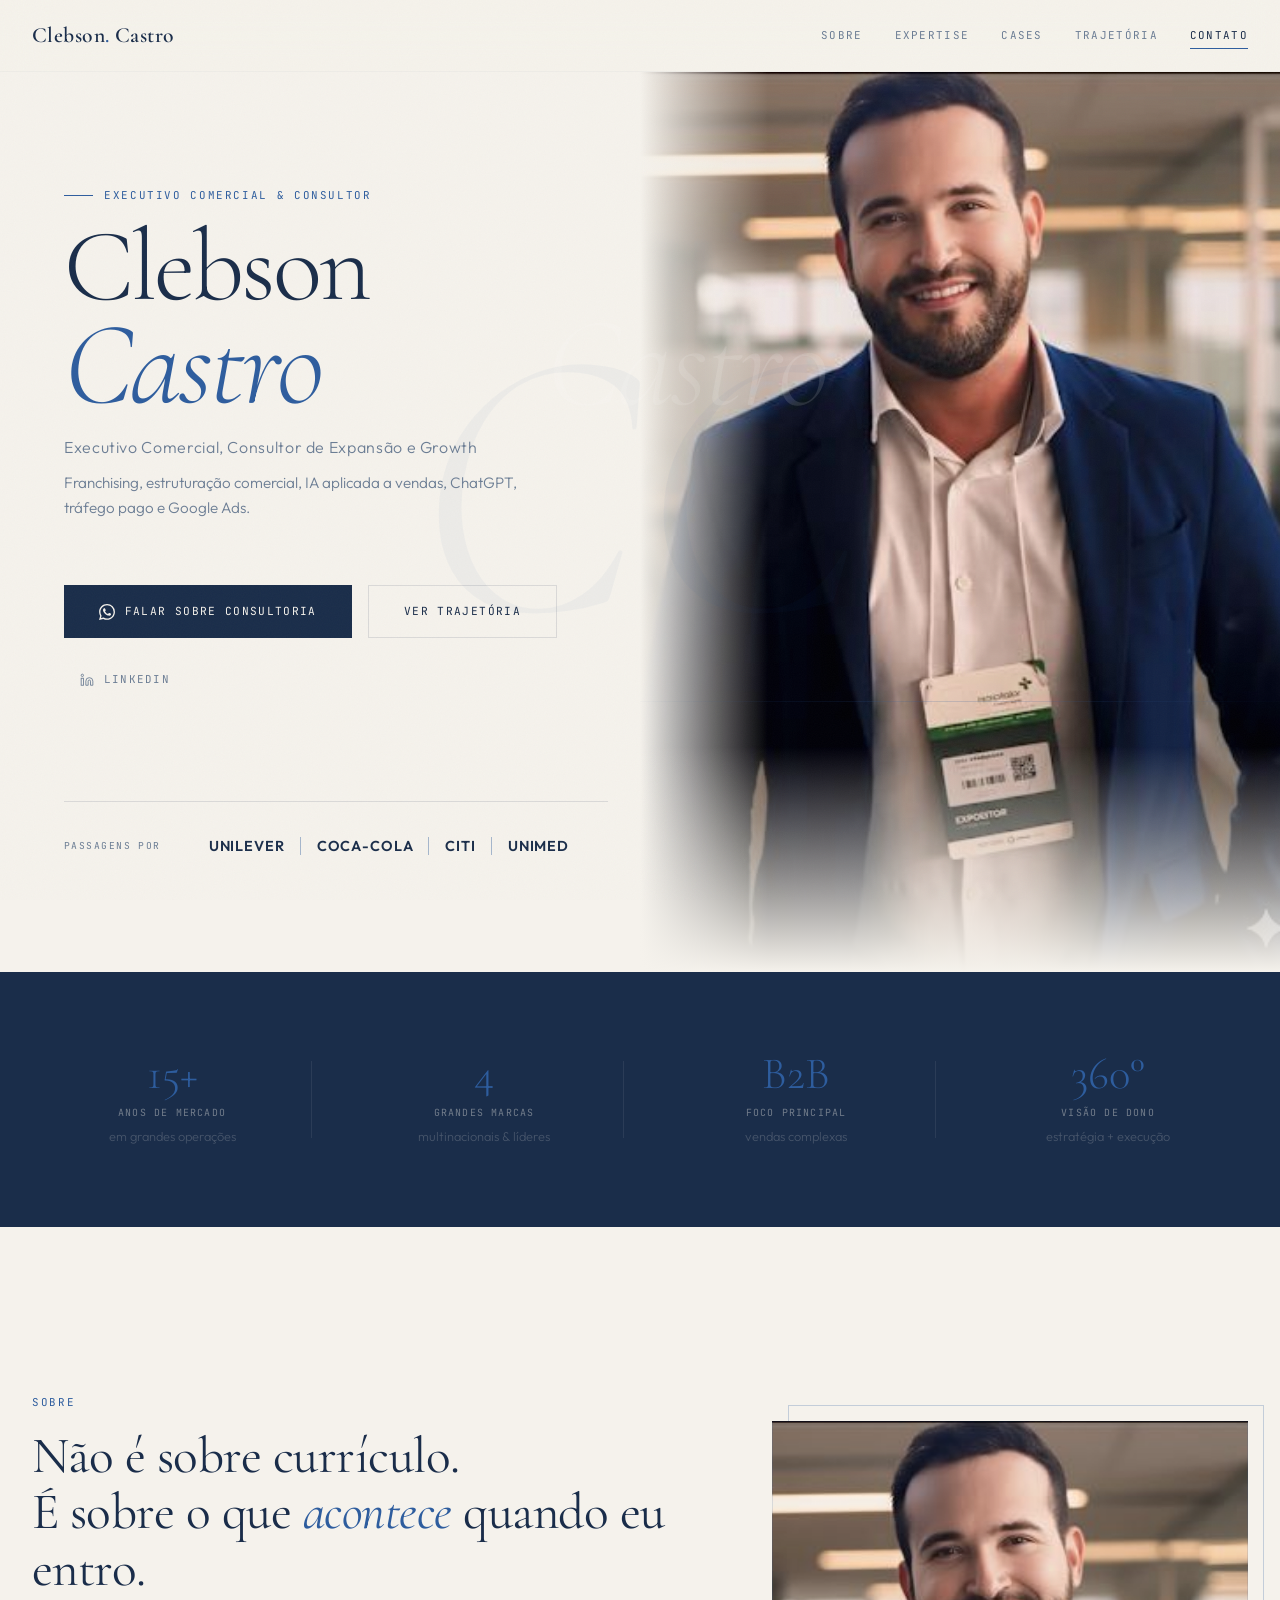
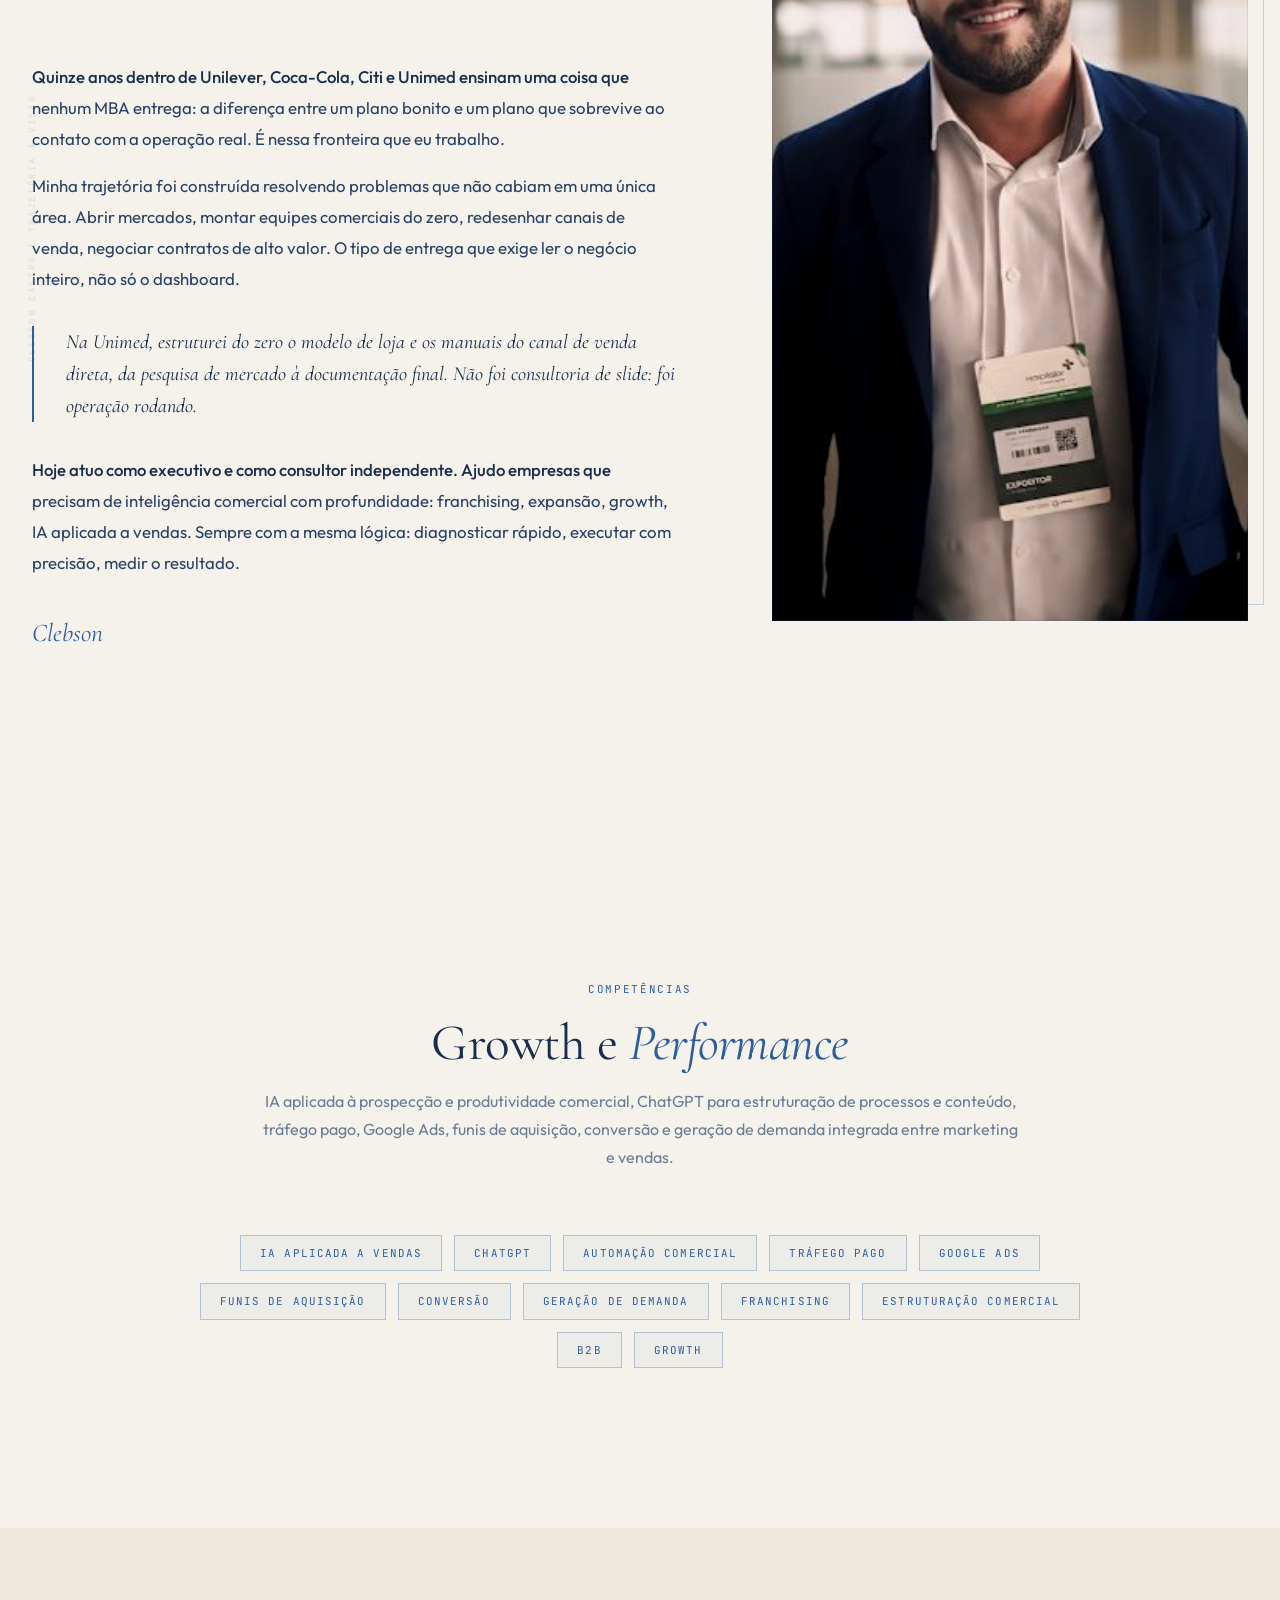
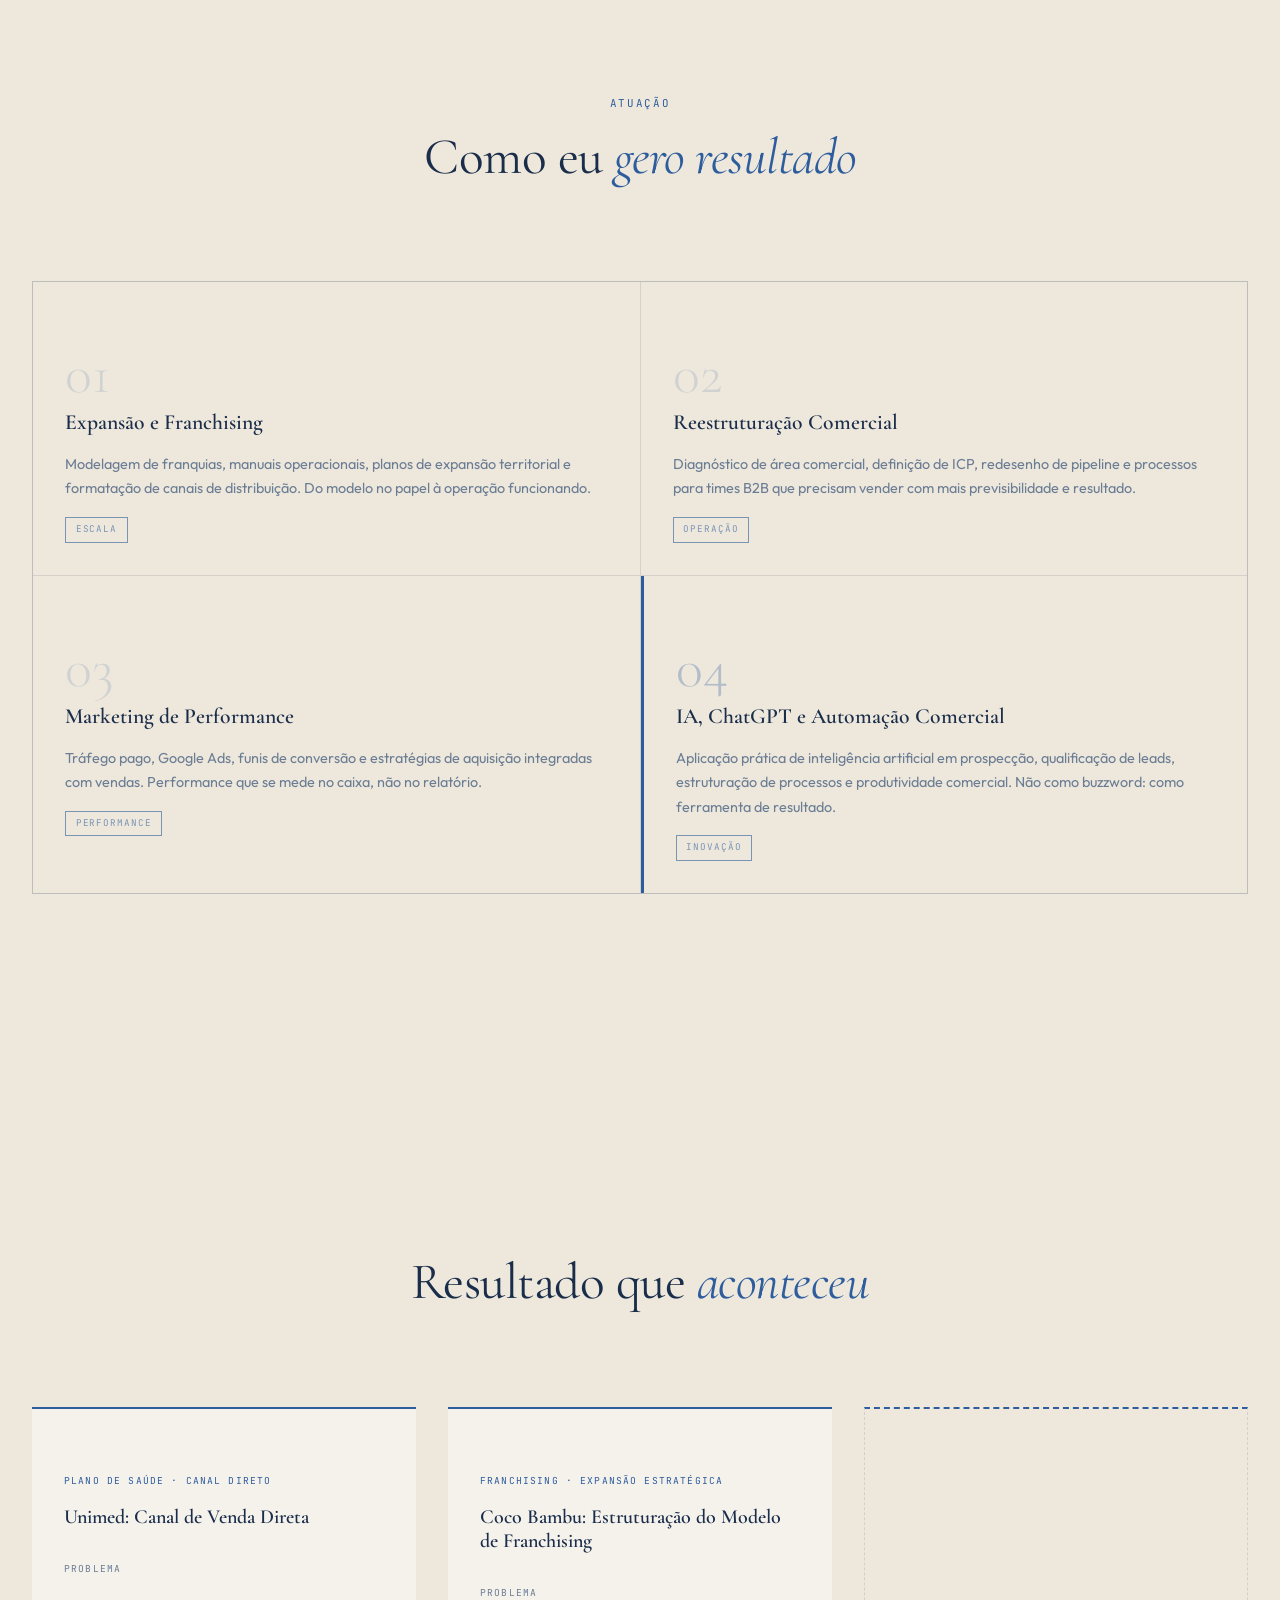
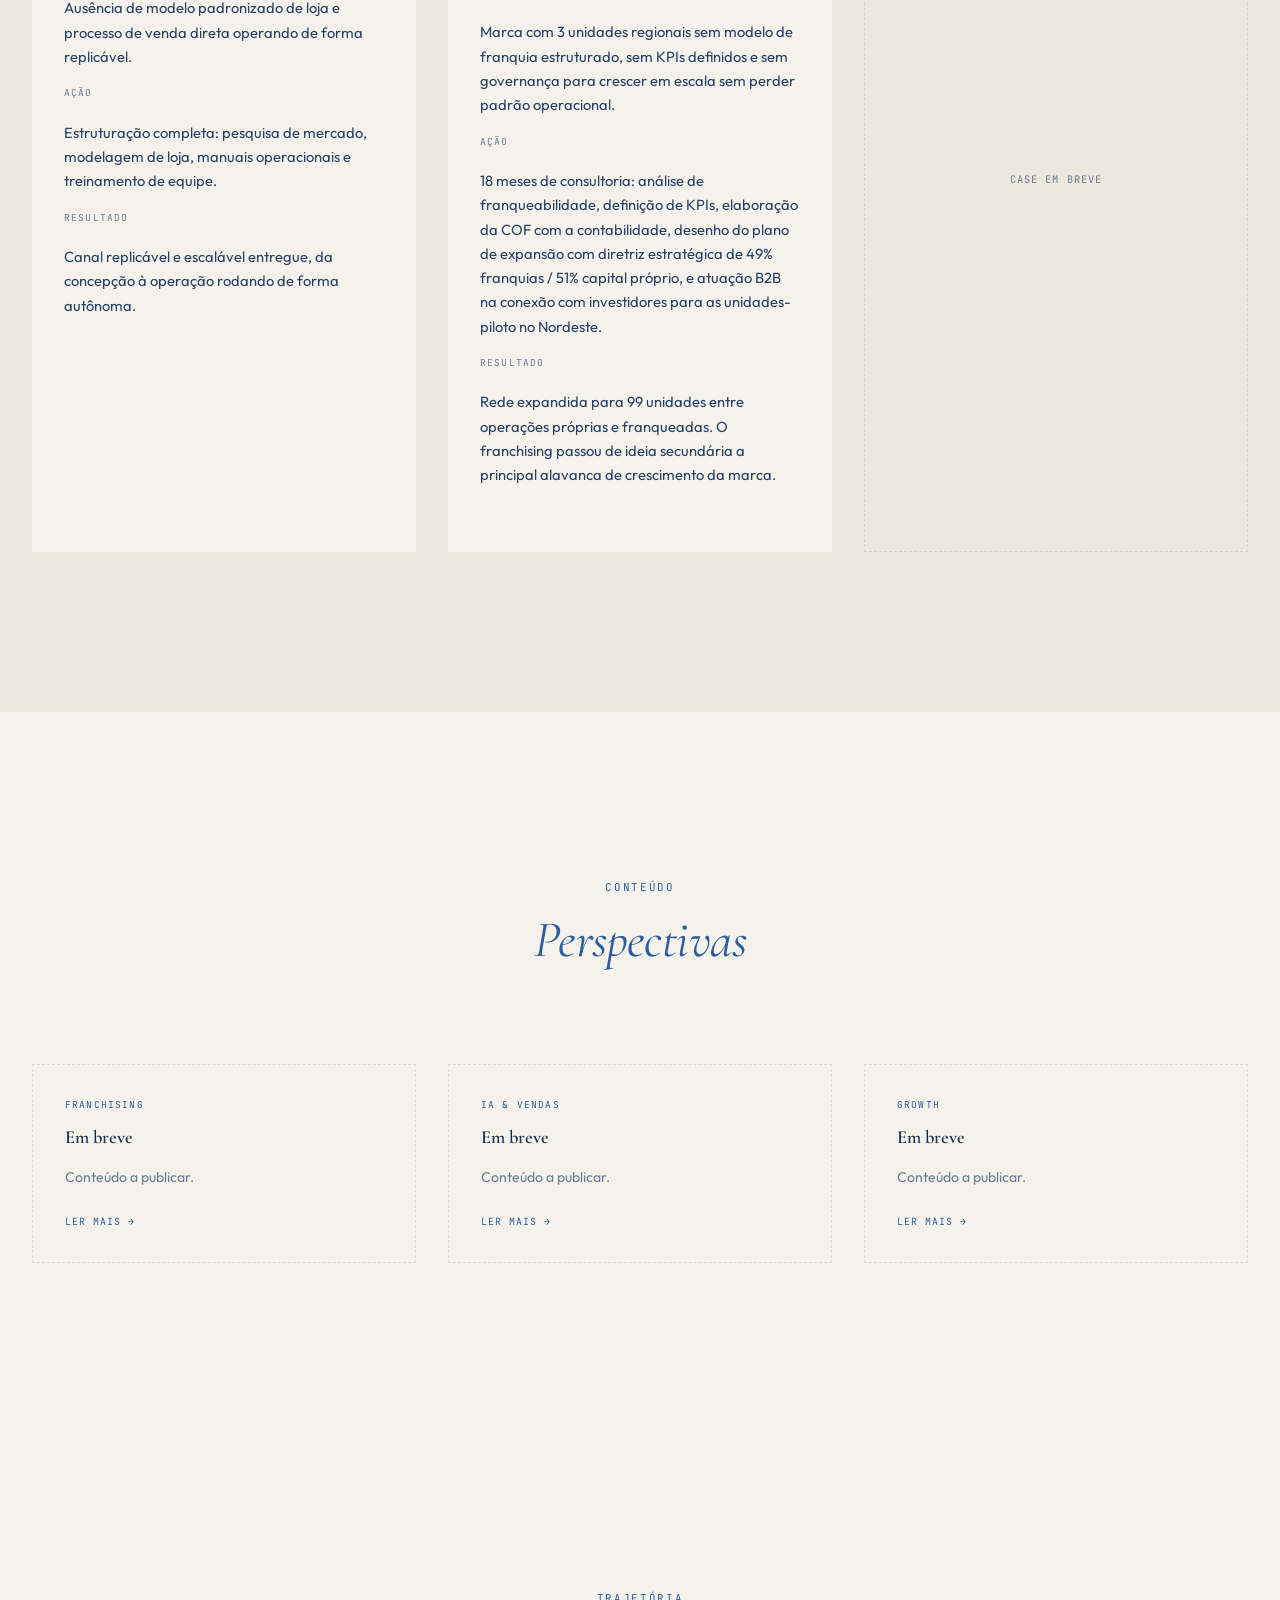
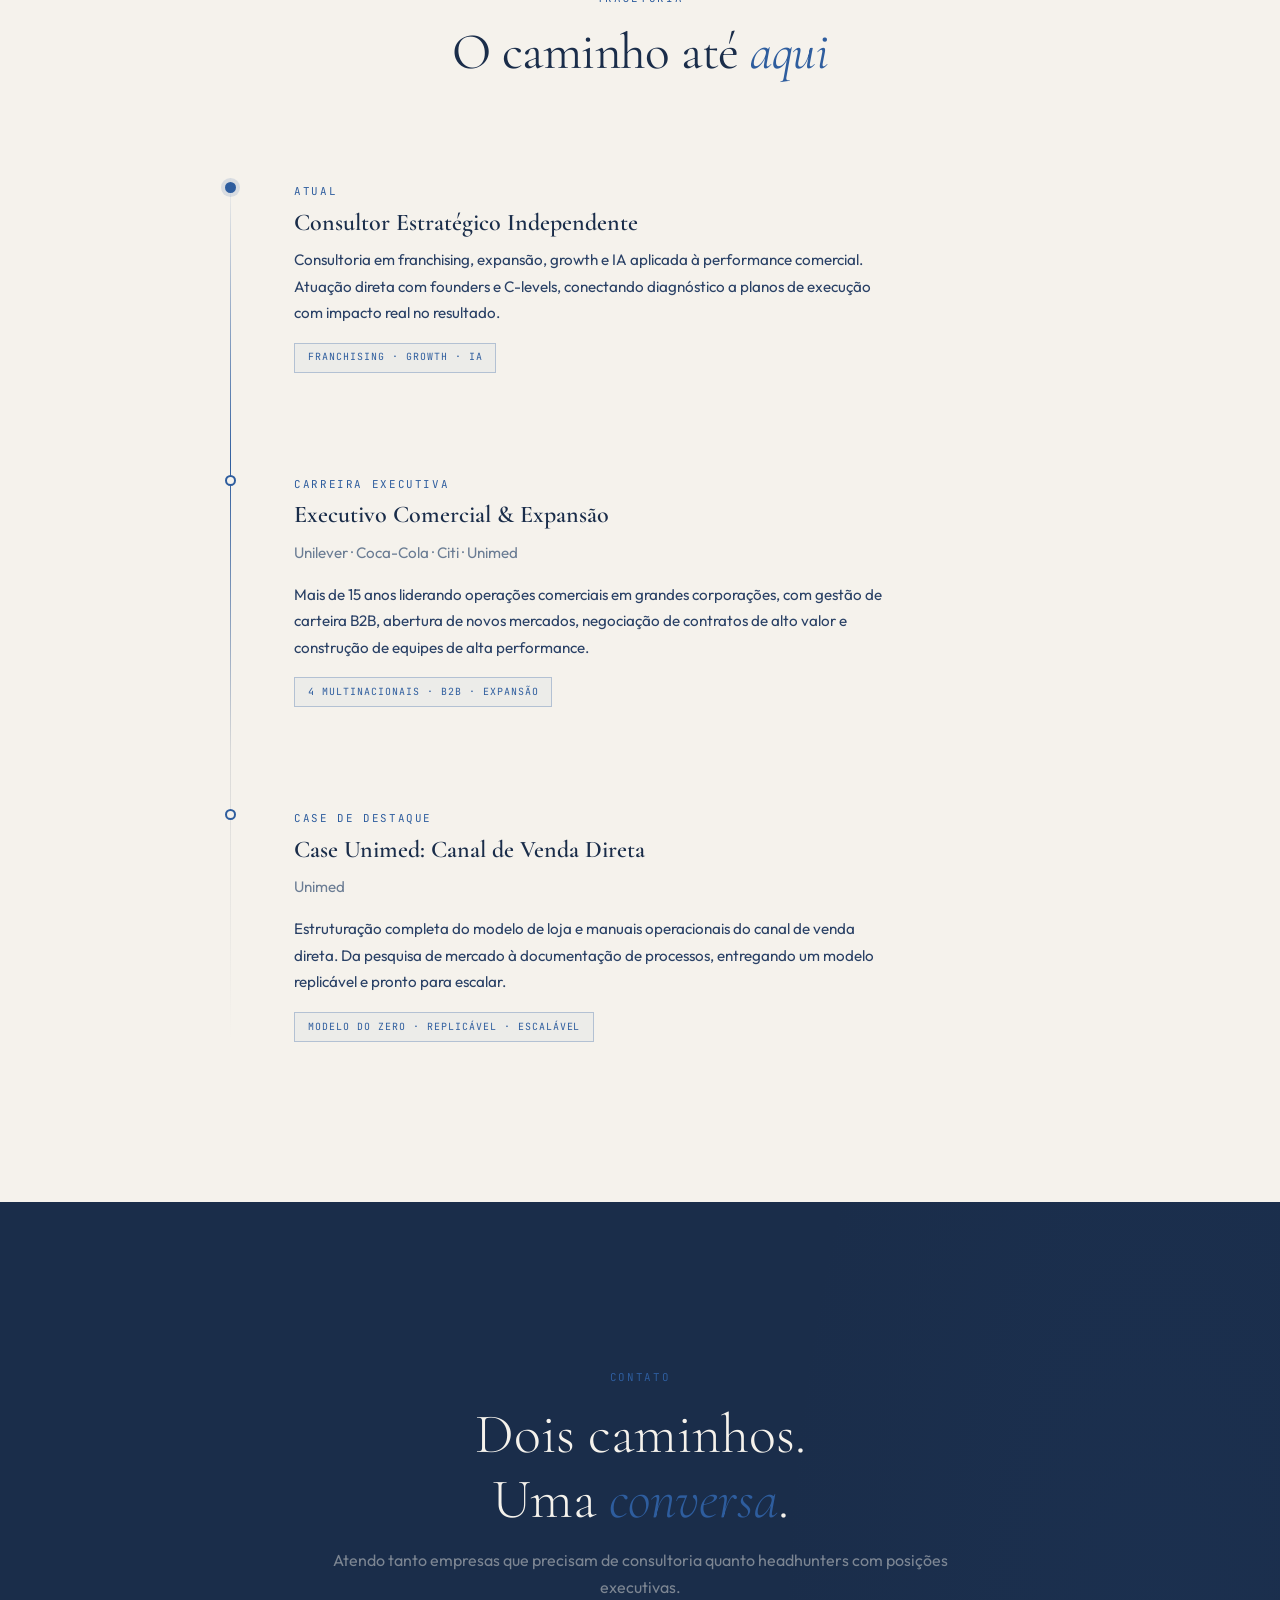
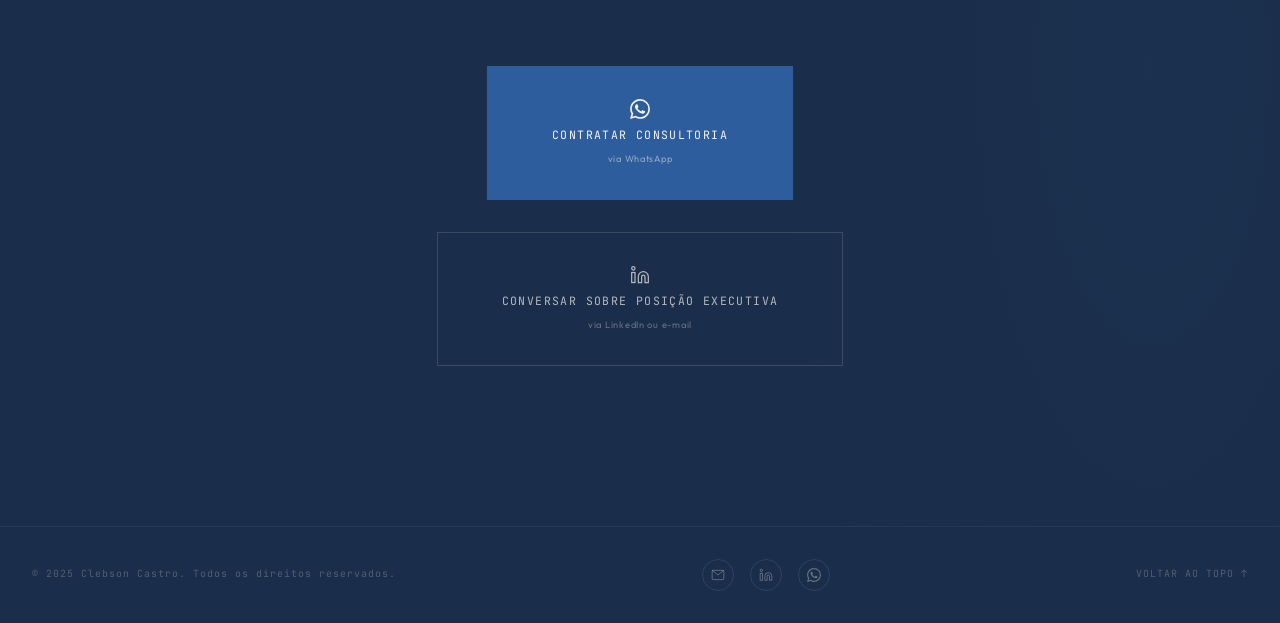
==== index.html @ 780ebc1a "feat: adiciona case Coco Bambu (franchising e expansão) Case completo no formato problema > ação > r" ====
<!DOCTYPE html>
<html lang="pt-BR">

<head>
  <meta charset="UTF-8">
  <meta name="viewport" content="width=device-width, initial-scale=1.0">
  <title>Clebson Castro — Consultor Estratégico & Executivo Comercial | Franchising, B2B, Growth</title>
  <meta name="description"
    content="Clebson Castro — Consultor Estratégico e Executivo Comercial com 15+ anos em Unilever, Coca-Cola, Citi e Unimed. Especialista em Franchising, Expansão B2B, Growth e IA aplicada à performance comercial.">
  <meta name="robots" content="index, follow, max-image-preview:large, max-snippet:-1">
  <meta name="author" content="Clebson Castro">
  <meta name="theme-color" content="#1a2d4a">
  <!-- SUBSTITUIR: URL real do site quando publicado -->
  <link rel="canonical" href="https://clebsoncastro.com.br/">

  <!-- Open Graph -->
  <meta property="og:title" content="Clebson Castro — Consultor Estratégico & Executivo Comercial">
  <meta property="og:description"
    content="Estratégia que vira resultado. 15+ anos em Unilever, Coca-Cola, Citi e Unimed. Franchising, Expansão B2B, Growth e IA aplicada.">
  <meta property="og:image" content="images/cleberson.jpeg">
  <meta property="og:image:width" content="1200">
  <meta property="og:image:height" content="630">
  <meta property="og:image:alt" content="Clebson Castro — Consultor Estratégico e Executivo Comercial">
  <meta property="og:type" content="website">
  <meta property="og:locale" content="pt_BR">
  <meta property="og:site_name" content="Clebson Castro">
  <!-- SUBSTITUIR: URL real do site quando publicado -->
  <meta property="og:url" content="https://clebsoncastro.com.br/">

  <!-- Twitter Card -->
  <meta name="twitter:card" content="summary_large_image">
  <meta name="twitter:title" content="Clebson Castro — Consultor Estratégico & Executivo Comercial">
  <meta name="twitter:description"
    content="Estratégia que vira resultado. 15+ anos em Unilever, Coca-Cola, Citi e Unimed. Franchising, B2B, Growth.">
  <meta name="twitter:image" content="images/cleberson.jpeg">
  <meta name="twitter:image:alt" content="Clebson Castro — Consultor Estratégico e Executivo Comercial">

  <!-- Google Fonts -->
  <link rel="preconnect" href="https://fonts.googleapis.com">
  <link rel="preconnect" href="https://fonts.gstatic.com" crossorigin>
  <link rel="preload"
    href="https://fonts.googleapis.com/css2?family=Cormorant+Garamond:ital,wght@0,300;1,400&family=Outfit:wght@300;400&display=swap"
    as="style">
  <link
    href="https://fonts.googleapis.com/css2?family=Cormorant+Garamond:ital,wght@0,300;0,400;0,500;0,600;1,300;1,400&family=Outfit:wght@300;400;500;600&family=JetBrains+Mono:wght@400;500&display=swap"
    rel="stylesheet">

  <link rel="icon" type="image/svg+xml" href="favicon.svg">
  <link rel="stylesheet" href="css/style.css">

  <!-- JSON-LD Structured Data -->
  <script type="application/ld+json">
  {
    "@context": "https://schema.org",
    "@graph": [
      {
        "@type": "Person",
        "name": "Clebson Castro",
        "jobTitle": "Consultor Estratégico & Executivo Comercial",
        "description": "Consultor Estratégico e Executivo Comercial com 15+ anos de experiência em Unilever, Coca-Cola, Citi e Unimed. Especialista em Franchising, Expansão B2B, Growth e IA aplicada à performance comercial.",
        "image": "images/cleberson.jpeg",
        "knowsAbout": [
          "Franchising",
          "Expansão Comercial",
          "B2B",
          "Growth Marketing",
          "Tráfego Pago",
          "Reestruturação Comercial",
          "Desenvolvimento de Negócios",
          "Inteligência Artificial aplicada a vendas"
        ],
        "alumniOf": [
          { "@type": "Organization", "name": "Unilever" },
          { "@type": "Organization", "name": "Coca-Cola" },
          { "@type": "Organization", "name": "Citi" },
          { "@type": "Organization", "name": "Unimed" }
        ],
        "hasOccupation": [
          {
            "@type": "Occupation",
            "name": "Consultor Estratégico Independente",
            "occupationLocation": { "@type": "Country", "name": "Brasil" }
          },
          {
            "@type": "Occupation",
            "name": "Executivo Comercial",
            "occupationLocation": { "@type": "Country", "name": "Brasil" }
          }
        ],
        "sameAs": [
          "https://linkedin.com/in/clebsoncastro"
        ]
      },
      {
        "@type": "ProfessionalService",
        "name": "Clebson Castro — Consultoria Estratégica",
        "description": "Consultoria em Franchising, Expansão B2B, Growth, Reestruturação Comercial e IA aplicada à performance de vendas.",
        "provider": { "@type": "Person", "name": "Clebson Castro" },
        "areaServed": { "@type": "Country", "name": "Brasil" },
        "serviceType": [
          "Consultoria em Franchising",
          "Consultoria Comercial B2B",
          "Growth Marketing",
          "Reestruturação Comercial",
          "IA aplicada à performance comercial"
        ]
      },
      {
        "@type": "WebSite",
        "name": "Clebson Castro",
        "url": "https://clebsoncastro.com.br/"
      }
    ]
  }
  </script>
</head>

<body>

  <!-- ===== NAV ===== -->
  <nav class="nav" aria-label="Navegação principal">
    <div class="container">
      <a href="#" class="nav__logo">Clebson<span>.</span> Castro</a>
      <button class="nav__toggle" aria-label="Menu">
        <span></span>
        <span></span>
        <span></span>
      </button>
      <div class="nav__links">
        <a href="#sobre" class="nav__link">Sobre</a>
        <a href="#expertise" class="nav__link">Expertise</a>
        <a href="#cases" class="nav__link">Cases</a>
        <a href="#trajetoria" class="nav__link">Trajetória</a>
        <a href="#contato" class="nav__link">Contato</a>
      </div>
    </div>
  </nav>

  <main>

    <!-- ===== HERO ===== -->
    <section class="hero" aria-label="Apresentação">
      <div class="hero__monogram" aria-hidden="true">CC</div>

      <div class="hero__content">
        <span class="label hero__label">Executivo Comercial & Consultor</span>

        <h1 class="heading-xl hero__name">
          Clebson<br><em>Castro</em>
          <span class="hero__name-overlap" aria-hidden="true">Castro</span>
        </h1>

        <p class="hero__role">Executivo Comercial, Consultor de Expansão e Growth</p>
        <p class="hero__tagline">Franchising, estruturação comercial, IA aplicada a vendas, ChatGPT, tráfego pago e Google Ads.</p>

        <div class="hero__ctas">
          <!-- SUBSTITUIR: href com o número do WhatsApp real -->
          <a href="https://wa.me/5500000000000" target="_blank" rel="noopener" class="btn btn--primary">
            <svg width="16" height="16" viewBox="0 0 24 24" fill="currentColor"><path d="M17.472 14.382c-.297-.149-1.758-.867-2.03-.967-.273-.099-.471-.148-.67.15-.197.297-.767.966-.94 1.164-.173.199-.347.223-.644.075-.297-.15-1.255-.463-2.39-1.475-.883-.788-1.48-1.761-1.653-2.059-.173-.297-.018-.458.13-.606.134-.133.298-.347.446-.52.149-.174.198-.298.298-.497.099-.198.05-.371-.025-.52-.075-.149-.669-1.612-.916-2.207-.242-.579-.487-.5-.669-.51l-.57-.01c-.198 0-.52.074-.792.372-.272.297-1.04 1.016-1.04 2.479 0 1.462 1.065 2.875 1.213 3.074.149.198 2.096 3.2 5.077 4.487.709.306 1.262.489 1.694.625.712.227 1.36.195 1.871.118.571-.085 1.758-.719 2.006-1.413.248-.694.248-1.289.173-1.413-.074-.124-.272-.198-.57-.347m-5.421 7.403h-.004a9.87 9.87 0 01-5.031-1.378l-.361-.214-3.741.982.998-3.648-.235-.374a9.86 9.86 0 01-1.51-5.26c.001-5.45 4.436-9.884 9.888-9.884 2.64 0 5.122 1.03 6.988 2.898a9.825 9.825 0 012.893 6.994c-.003 5.45-4.437 9.884-9.885 9.884m8.413-18.297A11.815 11.815 0 0012.05 0C5.495 0 .16 5.335.157 11.892c0 2.096.547 4.142 1.588 5.945L.057 24l6.305-1.654a11.882 11.882 0 005.683 1.448h.005c6.554 0 11.89-5.335 11.893-11.893a11.821 11.821 0 00-3.48-8.413z"/></svg>
            Falar sobre consultoria
          </a>
          <a href="#trajetoria" class="btn btn--outline">Ver trajetória</a>
          <!-- SUBSTITUIR: href com o link do LinkedIn real -->
          <a href="https://linkedin.com/in/clebsoncastro" target="_blank" rel="noopener" class="btn btn--ghost">
            <svg width="14" height="14" viewBox="0 0 24 24" fill="none" stroke="currentColor" stroke-width="1.5"><path d="M16 8a6 6 0 0 1 6 6v7h-4v-7a2 2 0 0 0-4 0v7h-4v-7a6 6 0 0 1 6-6z"/><rect x="2" y="9" width="4" height="12"/><circle cx="4" cy="4" r="2"/></svg>
            LinkedIn
          </a>
        </div>

        <div class="hero__credentials">
          <span class="hero__credentials-label">Passagens por</span>
          <div class="hero__logos">
            <span class="hero__logo-text">Unilever</span>
            <span class="hero__logo-text">Coca-Cola</span>
            <span class="hero__logo-text">Citi</span>
            <span class="hero__logo-text">Unimed</span>
          </div>
        </div>
      </div>

      <div class="hero__image-col">
        <img src="images/cleberson.jpeg" alt="Clebson Castro — Executivo Comercial e Consultor Estratégico"
          class="hero__image" width="800" height="1000">
        <div class="hero__accent-line" aria-hidden="true"></div>
      </div>
    </section>

    <!-- ===== STATS BAR ===== -->
    <section class="stats" aria-label="Números de impacto">
      <div class="container" data-stagger>
        <div class="stat reveal">
          <div class="stat__value" data-counter="15" data-suffix="+">0</div>
          <div class="stat__label">Anos de mercado</div>
          <div class="stat__detail">em grandes operações</div>
        </div>
        <div class="stat reveal">
          <div class="stat__value" data-counter="4">0</div>
          <div class="stat__label">Grandes marcas</div>
          <div class="stat__detail">multinacionais & líderes</div>
        </div>
        <div class="stat reveal">
          <div class="stat__value">B2B</div>
          <div class="stat__label">Foco principal</div>
          <div class="stat__detail">vendas complexas</div>
        </div>
        <div class="stat reveal">
          <div class="stat__value">360°</div>
          <div class="stat__label">Visão de dono</div>
          <div class="stat__detail">estratégia + execução</div>
        </div>
      </div>
    </section>

    <!-- ===== SOBRE ===== -->
    <section class="about" id="sobre" aria-label="Sobre Clebson Castro">
      <div class="about__deco" aria-hidden="true">Clebson Castro | Trajetória & Visão</div>

      <div class="container">
        <div class="about__content">
          <span class="label about__label reveal">Sobre</span>
          <h2 class="heading-lg about__heading reveal">Não é sobre currículo.<br>É sobre o que <em>acontece</em> quando eu entro.</h2>

          <div class="about__text reveal">
            <p>
              Quinze anos dentro de Unilever, Coca-Cola, Citi e Unimed ensinam uma coisa que nenhum MBA entrega: a
              diferença entre um plano bonito e um plano que sobrevive ao contato com a operação real. É nessa fronteira
              que eu trabalho.
            </p>
            <p>
              Minha trajetória foi construída resolvendo problemas que não cabiam em uma única área. Abrir mercados,
              montar equipes comerciais do zero, redesenhar canais de venda, negociar contratos de alto valor. O tipo de
              entrega que exige ler o negócio inteiro, não só o dashboard.
            </p>
          </div>

          <div class="about__highlight reveal">
            <p>Na Unimed, estruturei do zero o modelo de loja e os manuais do canal de venda direta, da pesquisa de
              mercado à documentação final. Não foi consultoria de slide: foi operação rodando.</p>
          </div>

          <div class="about__text reveal">
            <p>
              Hoje atuo como executivo e como consultor independente. Ajudo empresas que precisam de inteligência
              comercial com profundidade: franchising, expansão, growth, IA aplicada a vendas. Sempre com a mesma
              lógica: diagnosticar rápido, executar com precisão, medir o resultado.
            </p>
          </div>

          <div class="about__signature reveal">Clebson</div>
        </div>

        <div class="about__image-wrapper reveal">
          <div class="about__image-border" aria-hidden="true"></div>
          <div class="about__image-frame">
            <img src="images/cleberson.jpeg" alt="Retrato de Clebson Castro, consultor estratégico" class="about__image"
              loading="lazy" width="600" height="800">
          </div>
        </div>
      </div>
    </section>

    <!-- ===== COMPETÊNCIAS ===== -->
    <section class="competencies" aria-label="Competências em Growth e Performance">
      <div class="container">
        <div class="competencies__header">
          <span class="label reveal">Competências</span>
          <h2 class="heading-lg reveal">Growth e <em>Performance</em></h2>
          <p class="competencies__intro reveal">
            IA aplicada à prospecção e produtividade comercial, ChatGPT para estruturação de processos e conteúdo,
            tráfego pago, Google Ads, funis de aquisição, conversão e geração de demanda integrada entre marketing e vendas.
          </p>
        </div>
        <div class="competencies__pills reveal" data-stagger>
          <span class="pill reveal">IA aplicada a vendas</span>
          <span class="pill reveal">ChatGPT</span>
          <span class="pill reveal">Automação comercial</span>
          <span class="pill reveal">Tráfego pago</span>
          <span class="pill reveal">Google Ads</span>
          <span class="pill reveal">Funis de aquisição</span>
          <span class="pill reveal">Conversão</span>
          <span class="pill reveal">Geração de demanda</span>
          <span class="pill reveal">Franchising</span>
          <span class="pill reveal">Estruturação comercial</span>
          <span class="pill reveal">B2B</span>
          <span class="pill reveal">Growth</span>
        </div>
      </div>
    </section>

    <!-- ===== COMO EU GERO RESULTADO ===== -->
    <section class="expertise" id="expertise" aria-label="Como eu gero resultado">
      <div class="container">
        <div class="expertise__header">
          <span class="label reveal">Atuação</span>
          <h2 class="heading-lg reveal">Como eu <em>gero resultado</em></h2>
        </div>

        <div class="expertise__grid" data-stagger>
          <div class="expertise__card reveal">
            <div class="expertise__card-number">01</div>
            <h3 class="expertise__card-title">Expansão e Franchising</h3>
            <p class="expertise__card-desc">Modelagem de franquias, manuais operacionais, planos de expansão territorial e formatação de canais de distribuição. Do modelo no papel à operação funcionando.</p>
            <span class="expertise__card-tag">Escala</span>
          </div>

          <div class="expertise__card reveal">
            <div class="expertise__card-number">02</div>
            <h3 class="expertise__card-title">Reestruturação Comercial</h3>
            <p class="expertise__card-desc">Diagnóstico de área comercial, definição de ICP, redesenho de pipeline e processos para times B2B que precisam vender com mais previsibilidade e resultado.</p>
            <span class="expertise__card-tag">Operação</span>
          </div>

          <div class="expertise__card reveal">
            <div class="expertise__card-number">03</div>
            <h3 class="expertise__card-title">Marketing de Performance</h3>
            <p class="expertise__card-desc">Tráfego pago, Google Ads, funis de conversão e estratégias de aquisição integradas com vendas. Performance que se mede no caixa, não no relatório.</p>
            <span class="expertise__card-tag">Performance</span>
          </div>

          <div class="expertise__card expertise__card--featured reveal">
            <div class="expertise__card-number">04</div>
            <h3 class="expertise__card-title">IA, ChatGPT e Automação Comercial</h3>
            <p class="expertise__card-desc">Aplicação prática de inteligência artificial em prospecção, qualificação de leads, estruturação de processos e produtividade comercial. Não como buzzword: como ferramenta de resultado.</p>
            <span class="expertise__card-tag">Inovação</span>
          </div>
        </div>
      </div>
    </section>

    <!-- ===== CASES ===== -->
    <section class="cases" id="cases" aria-label="Cases">
      <div class="container">
        <div class="cases__header">
          <span class="label reveal">Cases</span>
          <h2 class="heading-lg reveal">Resultado que <em>aconteceu</em></h2>
        </div>

        <div class="cases__grid" data-stagger>

          <!-- Case real -->
          <div class="cases__card reveal">
            <span class="cases__card-tag">Plano de Saúde · Canal Direto</span>
            <h3 class="cases__card-title">Unimed: Canal de Venda Direta</h3>
            <dl class="cases__flow">
              <dt>Problema</dt>
              <dd>Ausência de modelo padronizado de loja e processo de venda direta operando de forma replicável.</dd>
              <dt>Ação</dt>
              <dd>Estruturação completa: pesquisa de mercado, modelagem de loja, manuais operacionais e treinamento de equipe.</dd>
              <dt>Resultado</dt>
              <dd>Canal replicável e escalável entregue, da concepção à operação rodando de forma autônoma.</dd>
            </dl>
          </div>

          <!-- Coco Bambu -->
          <div class="cases__card reveal">
            <span class="cases__card-tag">Franchising · Expansão Estratégica</span>
            <h3 class="cases__card-title">Coco Bambu: Estruturação do Modelo de Franchising</h3>
            <dl class="cases__flow">
              <dt>Problema</dt>
              <dd>Marca com 3 unidades regionais sem modelo de franquia estruturado, sem KPIs definidos e sem governança para crescer em escala sem perder padrão operacional.</dd>
              <dt>Ação</dt>
              <dd>18 meses de consultoria: análise de franqueabilidade, definição de KPIs, elaboração da COF com a contabilidade, desenho do plano de expansão com diretriz estratégica de 49% franquias / 51% capital próprio, e atuação B2B na conexão com investidores para as unidades-piloto no Nordeste.</dd>
              <dt>Resultado</dt>
              <dd>Rede expandida para 99 unidades entre operações próprias e franqueadas. O franchising passou de ideia secundária a principal alavanca de crescimento da marca.</dd>
            </dl>
          </div>

          <!-- AGUARDANDO CONTEÚDO -->
          <div class="cases__card cases__card--placeholder reveal">
            <span class="cases__placeholder-text">Case em breve</span>
          </div>

        </div>
      </div>
    </section>

    <!-- ===== PERSPECTIVAS ===== -->
    <section class="insights" id="perspectivas" aria-label="Perspectivas">
      <div class="container">
        <div class="insights__header">
          <span class="label reveal">Conteúdo</span>
          <h2 class="heading-lg reveal"><em>Perspectivas</em></h2>
        </div>

        <div class="insights__grid" data-stagger>

          <!-- AGUARDANDO CONTEÚDO -->
          <article class="insights__card insights__card--placeholder reveal">
            <span class="insights__card-theme">Franchising</span>
            <h3 class="insights__card-title">Em breve</h3>
            <p class="insights__card-desc">Conteúdo a publicar.</p>
            <a href="#" class="insights__card-link">Ler mais &rarr;</a>
          </article>

          <!-- AGUARDANDO CONTEÚDO -->
          <article class="insights__card insights__card--placeholder reveal">
            <span class="insights__card-theme">IA & Vendas</span>
            <h3 class="insights__card-title">Em breve</h3>
            <p class="insights__card-desc">Conteúdo a publicar.</p>
            <a href="#" class="insights__card-link">Ler mais &rarr;</a>
          </article>

          <!-- AGUARDANDO CONTEÚDO -->
          <article class="insights__card insights__card--placeholder reveal">
            <span class="insights__card-theme">Growth</span>
            <h3 class="insights__card-title">Em breve</h3>
            <p class="insights__card-desc">Conteúdo a publicar.</p>
            <a href="#" class="insights__card-link">Ler mais &rarr;</a>
          </article>

        </div>
      </div>
    </section>

    <!-- ===== TRAJETÓRIA ===== -->
    <section class="timeline-section" id="trajetoria" aria-label="Trajetória profissional">
      <div class="container">
        <div class="timeline-section__header">
          <span class="label reveal">Trajetória</span>
          <h2 class="heading-lg reveal">O caminho até <em>aqui</em></h2>
        </div>

        <div class="timeline">
          <div class="timeline__item reveal">
            <div class="timeline__dot"></div>
            <span class="label timeline__period">Atual</span>
            <h3 class="timeline__title">Consultor Estratégico Independente</h3>
            <p class="timeline__desc">
              Consultoria em franchising, expansão, growth e IA aplicada à performance comercial. Atuação direta com
              founders e C-levels, conectando diagnóstico a planos de execução com impacto real no resultado.
            </p>
            <span class="timeline__result">Franchising &middot; Growth &middot; IA</span>
          </div>

          <div class="timeline__item reveal">
            <div class="timeline__dot"></div>
            <span class="label timeline__period">Carreira Executiva</span>
            <h3 class="timeline__title">Executivo Comercial & Expansão</h3>
            <p class="timeline__org">Unilever &middot; Coca-Cola &middot; Citi &middot; Unimed</p>
            <p class="timeline__desc">
              Mais de 15 anos liderando operações comerciais em grandes corporações, com gestão de carteira B2B, abertura
              de novos mercados, negociação de contratos de alto valor e construção de equipes de alta performance.
            </p>
            <span class="timeline__result">4 multinacionais &middot; B2B &middot; Expansão</span>
          </div>

          <div class="timeline__item reveal">
            <div class="timeline__dot"></div>
            <span class="label timeline__period">Case de Destaque</span>
            <h3 class="timeline__title">Case Unimed: Canal de Venda Direta</h3>
            <p class="timeline__org">Unimed</p>
            <p class="timeline__desc">
              Estruturação completa do modelo de loja e manuais operacionais do canal de venda direta. Da pesquisa de
              mercado à documentação de processos, entregando um modelo replicável e pronto para escalar.
            </p>
            <span class="timeline__result">Modelo do zero &middot; Replicável &middot; Escalável</span>
          </div>
        </div>
      </div>
    </section>

    <!-- ===== CONTATO ===== -->
    <section class="contact" id="contato" aria-label="Entre em contato">
      <div class="container">
        <span class="label reveal">Contato</span>
        <h2 class="contact__heading reveal">Dois caminhos.<br>Uma <em>conversa</em>.</h2>
        <p class="contact__sub reveal">Atendo tanto empresas que precisam de consultoria quanto headhunters com posições executivas.</p>

        <div class="contact__doors reveal">
          <!-- SUBSTITUIR: href com o número do WhatsApp real -->
          <a href="https://wa.me/5500000000000" target="_blank" rel="noopener" class="btn--door btn--door--primary">
            <svg width="20" height="20" viewBox="0 0 24 24" fill="currentColor"><path d="M17.472 14.382c-.297-.149-1.758-.867-2.03-.967-.273-.099-.471-.148-.67.15-.197.297-.767.966-.94 1.164-.173.199-.347.223-.644.075-.297-.15-1.255-.463-2.39-1.475-.883-.788-1.48-1.761-1.653-2.059-.173-.297-.018-.458.13-.606.134-.133.298-.347.446-.52.149-.174.198-.298.298-.497.099-.198.05-.371-.025-.52-.075-.149-.669-1.612-.916-2.207-.242-.579-.487-.5-.669-.51l-.57-.01c-.198 0-.52.074-.792.372-.272.297-1.04 1.016-1.04 2.479 0 1.462 1.065 2.875 1.213 3.074.149.198 2.096 3.2 5.077 4.487.709.306 1.262.489 1.694.625.712.227 1.36.195 1.871.118.571-.085 1.758-.719 2.006-1.413.248-.694.248-1.289.173-1.413-.074-.124-.272-.198-.57-.347m-5.421 7.403h-.004a9.87 9.87 0 01-5.031-1.378l-.361-.214-3.741.982.998-3.648-.235-.374a9.86 9.86 0 01-1.51-5.26c.001-5.45 4.436-9.884 9.888-9.884 2.64 0 5.122 1.03 6.988 2.898a9.825 9.825 0 012.893 6.994c-.003 5.45-4.437 9.884-9.885 9.884m8.413-18.297A11.815 11.815 0 0012.05 0C5.495 0 .16 5.335.157 11.892c0 2.096.547 4.142 1.588 5.945L.057 24l6.305-1.654a11.882 11.882 0 005.683 1.448h.005c6.554 0 11.89-5.335 11.893-11.893a11.821 11.821 0 00-3.48-8.413z"/></svg>
            Contratar consultoria
            <small>via WhatsApp</small>
          </a>
          <!-- SUBSTITUIR: href com o link do LinkedIn real -->
          <a href="https://linkedin.com/in/clebsoncastro" target="_blank" rel="noopener" class="btn--door btn--door--secondary">
            <svg width="20" height="20" viewBox="0 0 24 24" fill="none" stroke="currentColor" stroke-width="1.5"><path d="M16 8a6 6 0 0 1 6 6v7h-4v-7a2 2 0 0 0-4 0v7h-4v-7a6 6 0 0 1 6-6z"/><rect x="2" y="9" width="4" height="12"/><circle cx="4" cy="4" r="2"/></svg>
            Conversar sobre posição executiva
            <small>via LinkedIn ou e-mail</small>
          </a>
        </div>
      </div>
    </section>

  </main>

  <!-- ===== FOOTER ===== -->
  <footer class="footer">
    <div class="container">
      <span class="footer__copy">&copy; 2025 Clebson Castro. Todos os direitos reservados.</span>
      <div class="footer__links">
        <!-- SUBSTITUIR: hrefs reais -->
        <a href="mailto:seuemail@exemplo.com" class="footer__icon" aria-label="E-mail">
          <svg width="14" height="14" viewBox="0 0 24 24" fill="none" stroke="currentColor" stroke-width="1.5">
            <rect x="2" y="4" width="20" height="16" rx="2" />
            <path d="m2 4 10 8 10-8" />
          </svg>
        </a>
        <a href="https://linkedin.com/in/clebsoncastro" target="_blank" rel="noopener" class="footer__icon" aria-label="LinkedIn">
          <svg width="14" height="14" viewBox="0 0 24 24" fill="none" stroke="currentColor" stroke-width="1.5">
            <path d="M16 8a6 6 0 0 1 6 6v7h-4v-7a2 2 0 0 0-4 0v7h-4v-7a6 6 0 0 1 6-6z" />
            <rect x="2" y="9" width="4" height="12" />
            <circle cx="4" cy="4" r="2" />
          </svg>
        </a>
        <a href="https://wa.me/5500000000000" target="_blank" rel="noopener" class="footer__icon" aria-label="WhatsApp">
          <svg width="14" height="14" viewBox="0 0 24 24" fill="currentColor"><path d="M17.472 14.382c-.297-.149-1.758-.867-2.03-.967-.273-.099-.471-.148-.67.15-.197.297-.767.966-.94 1.164-.173.199-.347.223-.644.075-.297-.15-1.255-.463-2.39-1.475-.883-.788-1.48-1.761-1.653-2.059-.173-.297-.018-.458.13-.606.134-.133.298-.347.446-.52.149-.174.198-.298.298-.497.099-.198.05-.371-.025-.52-.075-.149-.669-1.612-.916-2.207-.242-.579-.487-.5-.669-.51l-.57-.01c-.198 0-.52.074-.792.372-.272.297-1.04 1.016-1.04 2.479 0 1.462 1.065 2.875 1.213 3.074.149.198 2.096 3.2 5.077 4.487.709.306 1.262.489 1.694.625.712.227 1.36.195 1.871.118.571-.085 1.758-.719 2.006-1.413.248-.694.248-1.289.173-1.413-.074-.124-.272-.198-.57-.347m-5.421 7.403h-.004a9.87 9.87 0 01-5.031-1.378l-.361-.214-3.741.982.998-3.648-.235-.374a9.86 9.86 0 01-1.51-5.26c.001-5.45 4.436-9.884 9.888-9.884 2.64 0 5.122 1.03 6.988 2.898a9.825 9.825 0 012.893 6.994c-.003 5.45-4.437 9.884-9.885 9.884m8.413-18.297A11.815 11.815 0 0012.05 0C5.495 0 .16 5.335.157 11.892c0 2.096.547 4.142 1.588 5.945L.057 24l6.305-1.654a11.882 11.882 0 005.683 1.448h.005c6.554 0 11.89-5.335 11.893-11.893a11.821 11.821 0 00-3.48-8.413z"/></svg>
        </a>
      </div>
      <a href="#" class="footer__back">Voltar ao topo &uarr;</a>
    </div>
  </footer>

  <script src="js/main.js"></script>
</body>

</html>
---- css/style.css ----
/* ========================================
   CLEBSON CASTRO — Personal Site
   Aesthetic: Editorial Refined / Luxury
   ======================================== */

/* ===== CUSTOM PROPERTIES ===== */
:root {
  /* Palette — azul marinho dominante */
  --color-cream: #f5f2ec;
  --color-cream-light: #eee8dc;
  --color-ink: #1a2d4a;
  --color-ink-soft: #2a4166;
  --color-gold: #2e5d9e;
  --color-gold-light: #4a7ab5;
  --color-gold-dark: #2e5d9e;
  --color-muted: #6b7d94;
  --color-line: rgba(26, 45, 74, 0.12);
  --color-line-light: rgba(26, 45, 74, 0.06);

  /* Typography */
  --font-display: 'Cormorant Garamond', 'Georgia', serif;
  --font-body: 'Outfit', sans-serif;
  --font-mono: 'JetBrains Mono', monospace;

  /* Spacing */
  --space-xs: 0.5rem;
  --space-sm: 1rem;
  --space-md: 2rem;
  --space-lg: 4rem;
  --space-xl: 6rem;
  --space-2xl: 10rem;

  /* Sizing */
  --container-max: 1280px;
  --nav-height: 72px;

  /* Transitions */
  --ease-out: cubic-bezier(0.16, 1, 0.3, 1);
  --ease-in-out: cubic-bezier(0.65, 0, 0.35, 1);
  --duration-base: 0.6s;
  --duration-fast: 0.3s;
}

/* ===== RESET & BASE ===== */
*,
*::before,
*::after {
  margin: 0;
  padding: 0;
  box-sizing: border-box;
}

html {
  scroll-behavior: smooth;
  scroll-padding-top: var(--nav-height);
  font-size: 16px;
  -webkit-font-smoothing: antialiased;
  -moz-osx-font-smoothing: grayscale;
}

body {
  font-family: var(--font-body);
  font-weight: 400;
  color: var(--color-ink);
  background-color: var(--color-cream);
  line-height: 1.7;
  overflow-x: hidden;
  position: relative;
}

/* Noise texture overlay */
body::before {
  content: '';
  position: fixed;
  inset: 0;
  z-index: 9999;
  pointer-events: none;
  opacity: 0.03;
  background-image: url("data:image/svg+xml,%3Csvg viewBox='0 0 256 256' xmlns='http://www.w3.org/2000/svg'%3E%3Cfilter id='noise'%3E%3CfeTurbulence type='fractalNoise' baseFrequency='0.9' numOctaves='4' stitchTiles='stitch'/%3E%3C/filter%3E%3Crect width='100%25' height='100%25' filter='url(%23noise)'/%3E%3C/svg%3E");
  background-repeat: repeat;
  background-size: 256px 256px;
}

img {
  display: block;
  max-width: 100%;
}

a {
  color: inherit;
  text-decoration: none;
}

ul, ol {
  list-style: none;
}

button {
  border: none;
  background: none;
  cursor: pointer;
  font-family: inherit;
}

/* ===== TYPOGRAPHY ===== */
.heading-xl {
  font-family: var(--font-display);
  font-size: clamp(3.5rem, 8vw, 7.5rem);
  font-weight: 300;
  line-height: 0.9;
  letter-spacing: -0.03em;
  color: var(--color-ink);
}

.heading-lg {
  font-family: var(--font-display);
  font-size: clamp(2rem, 4vw, 3.5rem);
  font-weight: 400;
  line-height: 1.1;
  letter-spacing: -0.01em;
}

.label {
  font-family: var(--font-mono);
  font-size: 0.68rem;
  font-weight: 400;
  letter-spacing: 0.15em;
  text-transform: uppercase;
  color: var(--color-gold);
  display: inline-block;
}

/* ===== UTILITY ===== */
.container {
  width: 100%;
  max-width: var(--container-max);
  margin: 0 auto;
  padding: 0 var(--space-md);
}

/* ===== SCROLL REVEAL ===== */
.reveal {
  opacity: 0;
  transform: translateY(40px);
  transition: opacity 0.7s var(--ease-out),
              transform 0.7s var(--ease-out);
}

.reveal.visible {
  opacity: 1;
  transform: translateY(0);
}

/* ===== NAV ===== */
.nav {
  position: fixed;
  top: 0;
  left: 0;
  right: 0;
  z-index: 1000;
  height: var(--nav-height);
  display: flex;
  align-items: center;
  background: rgba(245, 242, 236, 0.85);
  backdrop-filter: blur(20px);
  -webkit-backdrop-filter: blur(20px);
  border-bottom: 1px solid var(--color-line-light);
}

.nav .container {
  display: flex;
  align-items: center;
  justify-content: space-between;
}

.nav__logo {
  font-family: var(--font-display);
  font-size: 1.35rem;
  font-weight: 600;
  letter-spacing: 0.02em;
  color: var(--color-ink);
}

.nav__logo span {
  color: var(--color-gold);
}

.nav__links {
  display: flex;
  gap: var(--space-md);
  align-items: center;
}

.nav__link {
  font-family: var(--font-mono);
  font-size: 0.68rem;
  letter-spacing: 0.12em;
  text-transform: uppercase;
  color: var(--color-muted);
  transition: color var(--duration-fast) var(--ease-out);
  position: relative;
}

.nav__link::after {
  content: '';
  position: absolute;
  bottom: -4px;
  left: 0;
  width: 0;
  height: 1px;
  background: var(--color-gold);
  transition: width var(--duration-fast) var(--ease-out);
}

.nav__link:hover,
.nav__link.active {
  color: var(--color-ink);
}

.nav__link:hover::after,
.nav__link.active::after {
  width: 100%;
}

/* Mobile toggle */
.nav__toggle {
  display: none;
  flex-direction: column;
  gap: 5px;
  padding: 4px;
  z-index: 1001;
}

.nav__toggle span {
  display: block;
  width: 24px;
  height: 1.5px;
  background: var(--color-ink);
  transition: transform var(--duration-fast) var(--ease-out),
              opacity var(--duration-fast) var(--ease-out);
}

.nav__toggle.active span:nth-child(1) {
  transform: rotate(45deg) translate(4px, 5px);
}

.nav__toggle.active span:nth-child(2) {
  opacity: 0;
}

.nav__toggle.active span:nth-child(3) {
  transform: rotate(-45deg) translate(4px, -5px);
}

/* ===== HERO ===== */
.hero {
  min-height: 100vh;
  display: grid;
  grid-template-columns: 1fr 1fr;
  padding-top: var(--nav-height);
  position: relative;
  overflow: hidden;
}

/* Decorative monogram */
.hero__monogram {
  position: absolute;
  top: 50%;
  left: 50%;
  transform: translate(-50%, -50%);
  font-family: var(--font-display);
  font-size: clamp(18rem, 30vw, 35rem);
  font-weight: 300;
  font-style: italic;
  color: var(--color-gold);
  opacity: 0;
  z-index: 1;
  pointer-events: none;
  line-height: 0.8;
  animation: monogramIn 2s var(--ease-out) 0.1s forwards;
}

@keyframes monogramIn {
  to {
    opacity: 0.04;
  }
}

.hero__content {
  display: flex;
  flex-direction: column;
  justify-content: center;
  padding: var(--space-xl) var(--space-md) var(--space-xl) var(--space-lg);
  position: relative;
  z-index: 3;
}

.hero__label {
  margin-bottom: var(--space-sm);
  position: relative;
  padding-left: 2.5rem;
}

.hero__label::before {
  content: '';
  position: absolute;
  left: 0;
  top: 50%;
  width: 1.8rem;
  height: 1px;
  background: var(--color-gold);
}

.hero__name {
  margin-bottom: var(--space-sm);
  position: relative;
}

.hero__name em {
  font-style: italic;
  color: var(--color-gold);
  display: block;
  font-size: 1.15em;
}

/* Name overlapping into the photo column */
.hero__name-overlap {
  position: absolute;
  right: -40%;
  bottom: 0;
  font-family: var(--font-display);
  font-size: clamp(5rem, 10vw, 10rem);
  font-weight: 300;
  font-style: italic;
  color: rgba(255, 255, 255, 0.12);
  line-height: 0.85;
  z-index: 5;
  pointer-events: none;
  mix-blend-mode: overlay;
}

.hero__role {
  font-family: var(--font-body);
  font-size: 1rem;
  font-weight: 300;
  color: var(--color-muted);
  letter-spacing: 0.04em;
  margin-bottom: var(--space-xs);
}

.hero__tagline {
  font-family: var(--font-body);
  font-size: 0.95rem;
  font-weight: 300;
  font-style: normal;
  color: var(--color-muted);
  line-height: 1.7;
  margin-bottom: var(--space-lg);
  position: relative;
  max-width: 480px;
}

.hero__ctas {
  display: flex;
  gap: var(--space-sm);
  margin-bottom: var(--space-xl);
  flex-wrap: wrap;
}

.btn {
  display: inline-flex;
  align-items: center;
  gap: 0.6rem;
  padding: 1rem 2.2rem;
  font-family: var(--font-mono);
  font-size: 0.7rem;
  letter-spacing: 0.12em;
  text-transform: uppercase;
  border-radius: 0;
  transition: all var(--duration-fast) var(--ease-out);
  position: relative;
}

.btn--primary {
  background: var(--color-ink);
  color: var(--color-cream);
}

.btn--primary:hover {
  background: var(--color-gold-dark);
}

.btn--primary .btn__arrow {
  transition: transform var(--duration-fast) var(--ease-out);
}

.btn--primary:hover .btn__arrow {
  transform: translateX(4px);
}

.btn--outline {
  background: transparent;
  color: var(--color-ink);
  border: 1px solid var(--color-line);
}

.btn--outline:hover {
  border-color: var(--color-gold);
  color: var(--color-gold);
}

.btn--ghost {
  background: transparent;
  color: var(--color-muted);
  border: none;
  padding: 1rem 1rem;
  font-size: 0.68rem;
}

.btn--ghost:hover {
  color: var(--color-gold);
}

/* Credentials strip */
.hero__credentials {
  display: flex;
  align-items: center;
  gap: 0;
  border-top: 1px solid var(--color-line);
  padding-top: var(--space-md);
}

.hero__credentials-label {
  font-family: var(--font-mono);
  font-size: 0.6rem;
  letter-spacing: 0.15em;
  text-transform: uppercase;
  color: var(--color-muted);
  white-space: nowrap;
  margin-right: var(--space-md);
}

.hero__logos {
  display: flex;
  align-items: center;
  gap: 0;
}

.hero__logo-text {
  font-family: var(--font-body);
  font-size: 0.9rem;
  font-weight: 600;
  letter-spacing: 0.06em;
  text-transform: uppercase;
  color: var(--color-ink);
  padding: 0 var(--space-sm);
  position: relative;
}

.hero__logo-text:not(:last-child)::after {
  content: '';
  position: absolute;
  right: 0;
  top: 15%;
  height: 70%;
  width: 1px;
  background: var(--color-gold);
  opacity: 0.4;
}

/* Hero image */
.hero__image-col {
  position: relative;
  height: 100vh;
  overflow: hidden;
}

.hero__image-col::before {
  content: '';
  position: absolute;
  inset: 0;
  background: linear-gradient(to right, var(--color-cream) 0%, transparent 20%);
  z-index: 2;
}

.hero__image-col::after {
  content: '';
  position: absolute;
  bottom: 0;
  left: 0;
  right: 0;
  height: 25%;
  background: linear-gradient(to top, var(--color-cream) 0%, transparent 100%);
  z-index: 2;
}

.hero__image {
  width: 100%;
  height: 100%;
  object-fit: cover;
  object-position: top center;
}

/* Gold accent line extending from content into image */
.hero__accent-line {
  position: absolute;
  bottom: 30%;
  left: -5%;
  width: 110%;
  height: 1px;
  background: linear-gradient(to right, transparent, var(--color-gold), transparent);
  opacity: 0.2;
  z-index: 3;
  pointer-events: none;
}

/* Hero entrance — cinematic stagger */
.hero__label,
.hero__name,
.hero__role,
.hero__tagline,
.hero__ctas,
.hero__credentials {
  opacity: 0;
  transform: translateY(25px);
}

.hero__label     { animation: heroIn 0.9s var(--ease-out) 0.3s forwards; }
.hero__name      { animation: heroIn 1s var(--ease-out) 0.5s forwards; }
.hero__role      { animation: heroIn 0.9s var(--ease-out) 0.75s forwards; }
.hero__tagline   { animation: heroIn 0.9s var(--ease-out) 0.9s forwards; }
.hero__ctas      { animation: heroIn 0.9s var(--ease-out) 1.1s forwards; }
.hero__credentials { animation: heroIn 0.9s var(--ease-out) 1.35s forwards; }

.hero__image-col {
  opacity: 0;
  animation: heroImageIn 1.6s var(--ease-out) 0.2s forwards;
  clip-path: inset(0 0 0 100%);
}

@keyframes heroIn {
  to {
    opacity: 1;
    transform: translateY(0);
  }
}

@keyframes heroImageIn {
  to {
    opacity: 1;
    clip-path: inset(0 0 0 0%);
  }
}

/* ===== STATS BAR ===== */
.stats {
  background: var(--color-ink);
  color: var(--color-cream);
  padding: var(--space-lg) 0;
  position: relative;
}

.stats .container {
  display: grid;
  grid-template-columns: repeat(4, 1fr);
  gap: var(--space-md);
}

.stat {
  text-align: center;
  padding: var(--space-sm);
  position: relative;
}

.stat:not(:last-child)::after {
  content: '';
  position: absolute;
  right: 0;
  top: 20%;
  height: 60%;
  width: 1px;
  background: rgba(245, 242, 236, 0.08);
}

.stat__value {
  font-family: var(--font-display);
  font-size: clamp(2rem, 3.5vw, 3.2rem);
  font-weight: 300;
  color: var(--color-gold);
  line-height: 1;
  margin-bottom: 0.5rem;
}

.stat__value .counter-suffix {
  font-size: 0.6em;
  vertical-align: super;
  margin-left: 2px;
}

.stat__label {
  font-family: var(--font-mono);
  font-size: 0.62rem;
  letter-spacing: 0.12em;
  text-transform: uppercase;
  color: rgba(245, 242, 236, 0.4);
  margin-bottom: 0.25rem;
}

.stat__detail {
  font-family: var(--font-body);
  font-size: 0.8rem;
  color: rgba(245, 242, 236, 0.2);
  font-weight: 300;
}

/* ===== ABOUT ===== */
.about {
  padding: var(--space-2xl) 0;
  position: relative;
}

/* Decorative vertical text */
.about__deco {
  position: absolute;
  left: var(--space-md);
  top: 50%;
  transform: rotate(-90deg) translateX(-50%);
  transform-origin: left center;
  font-family: var(--font-mono);
  font-size: 0.55rem;
  letter-spacing: 0.3em;
  text-transform: uppercase;
  color: var(--color-line);
  white-space: nowrap;
  pointer-events: none;
}

.about .container {
  display: grid;
  grid-template-columns: 1.15fr 0.85fr;
  gap: var(--space-xl);
  align-items: center;
}

.about__label {
  margin-bottom: var(--space-sm);
}

.about__heading {
  margin-bottom: var(--space-lg);
}

.about__heading em {
  font-style: italic;
  color: var(--color-gold);
}

.about__text {
  margin-bottom: var(--space-md);
}

.about__text p {
  margin-bottom: var(--space-sm);
  color: var(--color-ink-soft);
  font-size: 1.05rem;
  line-height: 1.85;
}

.about__text p:first-child::first-line {
  font-weight: 500;
  color: var(--color-ink);
}

.about__highlight {
  border-left: 2px solid var(--color-gold);
  padding-left: var(--space-md);
  margin: var(--space-md) 0;
}

.about__highlight p {
  font-family: var(--font-display);
  font-size: 1.25rem !important;
  font-style: italic;
  color: var(--color-ink) !important;
  line-height: 1.6 !important;
}

.about__signature {
  font-family: var(--font-display);
  font-size: 1.6rem;
  font-weight: 400;
  font-style: italic;
  color: var(--color-gold);
  margin-top: var(--space-md);
}

.about__image-wrapper {
  position: relative;
}

.about__image-frame {
  position: relative;
  overflow: hidden;
}

.about__image-frame::after {
  content: '';
  position: absolute;
  inset: 0;
  border: 1px solid var(--color-gold);
  opacity: 0.15;
  pointer-events: none;
}

.about__image {
  width: 100%;
  aspect-ratio: 3 / 4;
  object-fit: cover;
  object-position: top center;
  filter: grayscale(20%) contrast(1.05);
  transition: filter 0.6s var(--ease-out);
}

.about__image-wrapper:hover .about__image {
  filter: grayscale(0%) contrast(1);
}

/* Offset border decoration */
.about__image-border {
  position: absolute;
  top: -16px;
  right: -16px;
  bottom: 16px;
  left: 16px;
  border: 1px solid var(--color-gold);
  opacity: 0.25;
  pointer-events: none;
}

/* ===== EXPERTISE ===== */
.expertise {
  padding: var(--space-2xl) 0;
  background: var(--color-cream-light);
  position: relative;
}

.expertise__header {
  text-align: center;
  margin-bottom: var(--space-xl);
}

.expertise__header .label {
  margin-bottom: var(--space-sm);
}

.expertise__header em {
  font-style: italic;
  color: var(--color-gold);
}

.expertise__grid {
  display: grid;
  grid-template-columns: repeat(2, 1fr);
  gap: 1px;
  background: var(--color-line);
  border: 1px solid var(--color-line);
}

.expertise__card--featured {
  border-left: 3px solid var(--color-gold);
}

.expertise__card--featured .expertise__card-number {
  opacity: 0.3;
}

.expertise__card--featured:hover .expertise__card-number {
  opacity: 0.5;
}

.expertise__card {
  background: var(--color-cream-light);
  padding: var(--space-lg) var(--space-md) var(--space-md);
  position: relative;
  transition: background var(--duration-fast) var(--ease-out);
  overflow: hidden;
}

/* Gold top accent */
.expertise__card::before {
  content: '';
  position: absolute;
  top: 0;
  left: 0;
  width: 0;
  height: 2px;
  background: var(--color-gold);
  transition: width 0.5s var(--ease-out);
}

.expertise__card:hover::before {
  width: 100%;
}

.expertise__card:hover {
  background: var(--color-cream);
}

.expertise__card-number {
  font-family: var(--font-display);
  font-size: 3.5rem;
  font-weight: 300;
  color: var(--color-gold);
  opacity: 0.15;
  line-height: 1;
  margin-bottom: var(--space-xs);
  transition: opacity var(--duration-fast) var(--ease-out);
}

.expertise__card:hover .expertise__card-number {
  opacity: 0.35;
}

.expertise__card-title {
  font-family: var(--font-display);
  font-size: 1.35rem;
  font-weight: 600;
  margin-bottom: var(--space-sm);
  line-height: 1.2;
}

.expertise__card-desc {
  font-size: 0.9rem;
  color: var(--color-muted);
  line-height: 1.7;
}

.expertise__card-tag {
  display: inline-block;
  margin-top: var(--space-sm);
  font-family: var(--font-mono);
  font-size: 0.58rem;
  letter-spacing: 0.1em;
  text-transform: uppercase;
  color: var(--color-gold);
  opacity: 0.6;
  border: 1px solid currentColor;
  padding: 0.25rem 0.6rem;
}

/* ===== TIMELINE ===== */
.timeline-section {
  padding: var(--space-2xl) 0;
}

.timeline-section__header {
  text-align: center;
  margin-bottom: var(--space-xl);
}

.timeline-section__header .label {
  margin-bottom: var(--space-sm);
}

.timeline-section__header em {
  font-style: italic;
  color: var(--color-gold);
}

.timeline {
  max-width: 820px;
  margin: 0 auto;
  position: relative;
  padding-left: var(--space-lg);
}

.timeline::before {
  content: '';
  position: absolute;
  left: 0;
  top: 0;
  bottom: 0;
  width: 1px;
  background: linear-gradient(to bottom, transparent, var(--color-gold), var(--color-line), transparent);
}

.timeline__item {
  position: relative;
  padding-bottom: var(--space-xl);
}

.timeline__item:last-child {
  padding-bottom: 0;
}

.timeline__dot {
  position: absolute;
  left: calc(-1 * var(--space-lg) - 5px);
  top: 6px;
  width: 11px;
  height: 11px;
  border-radius: 50%;
  border: 2px solid var(--color-gold);
  background: var(--color-cream);
  transition: background var(--duration-fast) var(--ease-out),
              transform var(--duration-fast) var(--ease-out);
}

.timeline__item:first-child .timeline__dot {
  background: var(--color-gold);
  box-shadow: 0 0 0 4px rgba(46, 93, 158, 0.15);
}

.timeline__period {
  margin-bottom: var(--space-xs);
}

.timeline__title {
  font-family: var(--font-display);
  font-size: 1.5rem;
  font-weight: 600;
  margin-bottom: 0.6rem;
  line-height: 1.2;
}

.timeline__org {
  font-family: var(--font-body);
  font-weight: 400;
  font-size: 0.95rem;
  color: var(--color-muted);
  margin-bottom: var(--space-sm);
}

.timeline__desc {
  font-size: 0.95rem;
  color: var(--color-ink-soft);
  line-height: 1.75;
  max-width: 600px;
}

.timeline__result {
  display: inline-flex;
  align-items: center;
  gap: 0.4rem;
  margin-top: var(--space-sm);
  font-family: var(--font-mono);
  font-size: 0.62rem;
  letter-spacing: 0.1em;
  text-transform: uppercase;
  color: var(--color-gold);
  padding: 0.35rem 0.8rem;
  border: 1px solid rgba(46, 93, 158, 0.3);
  background: rgba(46, 93, 158, 0.04);
}

/* ===== CONTACT ===== */
.contact {
  background: var(--color-ink);
  color: var(--color-cream);
  padding: var(--space-2xl) 0;
  position: relative;
  overflow: hidden;
}

.contact::before {
  content: '';
  position: absolute;
  top: -50%;
  right: -20%;
  width: 60%;
  height: 200%;
  background: radial-gradient(ellipse, rgba(46, 93, 158, 0.06) 0%, transparent 70%);
  pointer-events: none;
}

.contact .container {
  position: relative;
  text-align: center;
  max-width: 700px;
}

.contact .label {
  margin-bottom: var(--space-sm);
}

.contact__heading {
  font-family: var(--font-display);
  font-size: clamp(2.2rem, 4.5vw, 3.5rem);
  font-weight: 300;
  line-height: 1.15;
  margin-bottom: var(--space-sm);
  color: var(--color-cream);
}

.contact__heading em {
  font-style: italic;
  color: var(--color-gold);
}

.contact__sub {
  font-size: 1rem;
  color: rgba(245, 242, 236, 0.45);
  margin-bottom: var(--space-lg);
  line-height: 1.7;
}

.contact__buttons {
  display: flex;
  justify-content: center;
  gap: var(--space-sm);
  flex-wrap: wrap;
}

.btn--contact {
  padding: 1rem 2.4rem;
  font-family: var(--font-mono);
  font-size: 0.68rem;
  letter-spacing: 0.12em;
  text-transform: uppercase;
  border: 1px solid rgba(245, 242, 236, 0.12);
  color: var(--color-cream);
  transition: all var(--duration-fast) var(--ease-out);
  display: inline-flex;
  align-items: center;
  gap: 0.6rem;
}

.btn--contact:hover {
  border-color: var(--color-gold);
  color: var(--color-gold);
  background: rgba(46, 93, 158, 0.06);
  transform: translateY(-2px);
}

.btn--contact svg {
  transition: transform var(--duration-fast) var(--ease-out);
}

.btn--contact:hover svg {
  transform: scale(1.1);
}

/* ===== COMPETENCIES ===== */
.competencies {
  padding: var(--space-2xl) 0;
  background: var(--color-cream);
}

.competencies__header {
  max-width: 760px;
  margin: 0 auto var(--space-lg);
  text-align: center;
}

.competencies__header .label {
  margin-bottom: var(--space-sm);
}

.competencies__header em {
  font-style: italic;
  color: var(--color-gold);
}

.competencies__intro {
  font-size: 1rem;
  color: var(--color-muted);
  line-height: 1.75;
  margin-top: var(--space-sm);
}

.competencies__pills {
  display: flex;
  flex-wrap: wrap;
  gap: 0.75rem;
  justify-content: center;
  max-width: 900px;
  margin: 0 auto;
}

.pill {
  font-family: var(--font-mono);
  font-size: 0.68rem;
  letter-spacing: 0.1em;
  text-transform: uppercase;
  color: var(--color-gold);
  border: 1px solid rgba(46, 93, 158, 0.3);
  padding: 0.5rem 1.2rem;
  background: rgba(46, 93, 158, 0.04);
  transition: background var(--duration-fast) var(--ease-out),
              color var(--duration-fast) var(--ease-out),
              border-color var(--duration-fast) var(--ease-out);
  cursor: default;
}

.pill:hover {
  background: var(--color-gold);
  color: var(--color-cream);
  border-color: var(--color-gold);
}

/* ===== CASES ===== */
.cases {
  padding: var(--space-2xl) 0;
  background: var(--color-cream-light);
}

.cases__header {
  text-align: center;
  margin-bottom: var(--space-xl);
}

.cases__header .label {
  margin-bottom: var(--space-sm);
}

.cases__header em {
  font-style: italic;
  color: var(--color-gold);
}

.cases__grid {
  display: grid;
  grid-template-columns: repeat(3, 1fr);
  gap: var(--space-md);
}

.cases__card {
  background: var(--color-cream);
  padding: var(--space-lg) var(--space-md);
  border-top: 2px solid var(--color-gold);
  position: relative;
}

.cases__card--placeholder {
  opacity: 0.45;
  border-top: 2px dashed var(--color-gold);
  background: transparent;
  border: 1px dashed var(--color-line);
  border-top: 2px dashed var(--color-gold);
  display: flex;
  flex-direction: column;
  align-items: center;
  justify-content: center;
  min-height: 220px;
  text-align: center;
}

.cases__card-tag {
  font-family: var(--font-mono);
  font-size: 0.6rem;
  letter-spacing: 0.12em;
  text-transform: uppercase;
  color: var(--color-gold);
  display: block;
  margin-bottom: var(--space-sm);
}

.cases__card-title {
  font-family: var(--font-display);
  font-size: 1.25rem;
  font-weight: 600;
  line-height: 1.2;
  margin-bottom: var(--space-md);
}

.cases__flow {
  display: grid;
  gap: var(--space-sm);
}

.cases__flow dt {
  font-family: var(--font-mono);
  font-size: 0.6rem;
  letter-spacing: 0.12em;
  text-transform: uppercase;
  color: var(--color-muted);
  margin-bottom: 0.2rem;
}

.cases__flow dd {
  font-size: 0.92rem;
  color: var(--color-ink-soft);
  line-height: 1.65;
  margin: 0;
}

.cases__placeholder-text {
  font-family: var(--font-mono);
  font-size: 0.65rem;
  letter-spacing: 0.1em;
  text-transform: uppercase;
  color: var(--color-muted);
}

/* ===== INSIGHTS ===== */
.insights {
  padding: var(--space-2xl) 0;
  background: var(--color-cream);
}

.insights__header {
  text-align: center;
  margin-bottom: var(--space-xl);
}

.insights__header .label {
  margin-bottom: var(--space-sm);
}

.insights__header em {
  font-style: italic;
  color: var(--color-gold);
}

.insights__grid {
  display: grid;
  grid-template-columns: repeat(3, 1fr);
  gap: var(--space-md);
}

.insights__card {
  border: 1px solid var(--color-line);
  padding: var(--space-md);
  display: flex;
  flex-direction: column;
  gap: var(--space-xs);
  transition: border-color var(--duration-fast) var(--ease-out);
}

.insights__card:hover {
  border-color: var(--color-gold);
}

.insights__card--placeholder {
  opacity: 0.45;
  border-style: dashed;
}

.insights__card-theme {
  font-family: var(--font-mono);
  font-size: 0.6rem;
  letter-spacing: 0.12em;
  text-transform: uppercase;
  color: var(--color-gold);
}

.insights__card-title {
  font-family: var(--font-display);
  font-size: 1.15rem;
  font-weight: 600;
  line-height: 1.3;
  margin: 0.25rem 0 0.5rem;
}

.insights__card-desc {
  font-size: 0.88rem;
  color: var(--color-muted);
  line-height: 1.7;
  flex: 1;
}

.insights__card-link {
  font-family: var(--font-mono);
  font-size: 0.62rem;
  letter-spacing: 0.1em;
  text-transform: uppercase;
  color: var(--color-gold);
  margin-top: var(--space-sm);
  transition: opacity var(--duration-fast) var(--ease-out);
}

.insights__card-link:hover {
  opacity: 0.7;
}

/* CTA Duplo — Contact Doors */
.contact__doors {
  display: flex;
  gap: var(--space-md);
  justify-content: center;
  flex-wrap: wrap;
  align-items: stretch;
}

.btn--door {
  display: flex;
  flex-direction: column;
  align-items: center;
  justify-content: center;
  gap: 0.4rem;
  padding: var(--space-md) var(--space-lg);
  font-family: var(--font-mono);
  font-size: 0.72rem;
  letter-spacing: 0.12em;
  text-transform: uppercase;
  min-width: 240px;
  transition: all var(--duration-fast) var(--ease-out);
}

.btn--door small {
  font-size: 0.58rem;
  letter-spacing: 0.08em;
  opacity: 0.5;
  text-transform: none;
  font-family: var(--font-body);
}

.btn--door--primary {
  background: var(--color-gold);
  color: var(--color-cream);
  border: 1px solid var(--color-gold);
}

.btn--door--primary:hover {
  background: var(--color-gold-light);
  border-color: var(--color-gold-light);
  transform: translateY(-2px);
}

.btn--door--secondary {
  background: transparent;
  color: rgba(245, 242, 236, 0.7);
  border: 1px solid rgba(245, 242, 236, 0.15);
}

.btn--door--secondary:hover {
  border-color: var(--color-gold);
  color: var(--color-gold);
  transform: translateY(-2px);
}

/* WhatsApp — CTA principal */
.btn--contact-primary {
  background: var(--color-gold);
  border-color: var(--color-gold);
  color: var(--color-cream);
  padding: 1.1rem 2.8rem;
  font-size: 0.72rem;
}

.btn--contact-primary:hover {
  background: var(--color-gold-light);
  border-color: var(--color-gold-light);
  color: #fff;
}

/* ===== FOOTER ===== */
.footer {
  background: var(--color-ink);
  border-top: 1px solid rgba(245, 242, 236, 0.05);
  padding: var(--space-md) 0;
}

.footer .container {
  display: flex;
  align-items: center;
  justify-content: space-between;
}

.footer__copy {
  font-family: var(--font-mono);
  font-size: 0.62rem;
  letter-spacing: 0.1em;
  color: rgba(245, 242, 236, 0.25);
}

.footer__back {
  font-family: var(--font-mono);
  font-size: 0.62rem;
  letter-spacing: 0.1em;
  text-transform: uppercase;
  color: rgba(245, 242, 236, 0.25);
  transition: color var(--duration-fast) var(--ease-out);
}

.footer__links {
  display: flex;
  align-items: center;
  gap: var(--space-sm);
}

.footer__icon {
  display: inline-flex;
  align-items: center;
  justify-content: center;
  width: 32px;
  height: 32px;
  border-radius: 50%;
  border: 1px solid rgba(245, 242, 236, 0.1);
  color: rgba(245, 242, 236, 0.35);
  transition: all var(--duration-fast) var(--ease-out);
}

.footer__icon:hover {
  border-color: var(--color-gold);
  color: var(--color-gold);
}

.footer__back:hover {
  color: var(--color-gold);
}

/* ===== RESPONSIVE ===== */
@media (max-width: 1024px) {
  .hero {
    grid-template-columns: 1fr;
    min-height: auto;
  }

  .hero__content {
    padding: var(--space-xl) var(--space-md);
    text-align: left;
  }

  .hero__name-overlap {
    display: none;
  }

  .hero__image-col {
    height: 50vh;
    clip-path: none;
    animation-name: fadeIn;
  }

  .hero__image-col::before {
    background: linear-gradient(to bottom, var(--color-cream) 0%, transparent 30%),
                linear-gradient(to top, var(--color-cream) 8%, transparent 50%);
  }

  .hero__monogram {
    font-size: 14rem;
  }

  .about .container {
    grid-template-columns: 1fr;
    gap: var(--space-lg);
  }

  .about__image-wrapper {
    max-width: 420px;
    margin: 0 auto;
  }

  .about__deco {
    display: none;
  }

  .expertise__grid {
    grid-template-columns: repeat(2, 1fr);
  }

  .cases__grid {
    grid-template-columns: repeat(2, 1fr);
  }

  .insights__grid {
    grid-template-columns: repeat(2, 1fr);
  }
}

@media (max-width: 768px) {
  :root {
    --space-lg: 3rem;
    --space-xl: 4.5rem;
    --space-2xl: 6rem;
  }

  .nav__links {
    position: fixed;
    inset: 0;
    background: rgba(245, 242, 236, 0.98);
    backdrop-filter: blur(20px);
    -webkit-backdrop-filter: blur(20px);
    flex-direction: column;
    justify-content: center;
    gap: var(--space-lg);
    opacity: 0;
    visibility: hidden;
    transition: opacity var(--duration-fast) var(--ease-out),
                visibility var(--duration-fast) var(--ease-out);
  }

  .nav__links.open {
    opacity: 1;
    visibility: visible;
  }

  .nav__links .nav__link {
    font-size: 1rem;
    letter-spacing: 0.2em;
  }

  .nav__toggle {
    display: flex;
  }

  .stats .container {
    grid-template-columns: repeat(2, 1fr);
    gap: var(--space-sm);
  }

  .stat:not(:last-child)::after {
    display: none;
  }

  .expertise__grid {
    grid-template-columns: 1fr;
  }

  .hero__logos {
    flex-wrap: wrap;
    gap: 0;
  }

  .hero__logo-text {
    font-size: 0.75rem;
    padding: 0.2rem var(--space-sm);
  }

  .hero__monogram {
    font-size: 10rem;
  }

  .contact__buttons,
  .contact__doors {
    flex-direction: column;
    align-items: center;
  }

  .cases__grid,
  .insights__grid {
    grid-template-columns: 1fr;
  }

  .btn--door {
    width: 100%;
    min-width: unset;
  }

  .footer .container {
    flex-direction: column;
    gap: var(--space-sm);
    text-align: center;
  }
}

@media (max-width: 480px) {
  .hero__image-col {
    height: 45vh;
  }

  .hero__ctas {
    flex-direction: column;
    align-items: stretch;
  }

  .btn {
    justify-content: center;
  }

  .btn--contact,
  .btn--contact-primary {
    width: 100%;
    justify-content: center;
  }

  .hero__credentials {
    flex-direction: column;
    align-items: flex-start;
    gap: var(--space-sm);
  }

  .hero__monogram {
    display: none;
  }
}

@keyframes fadeIn {
  to {
    opacity: 1;
  }
}
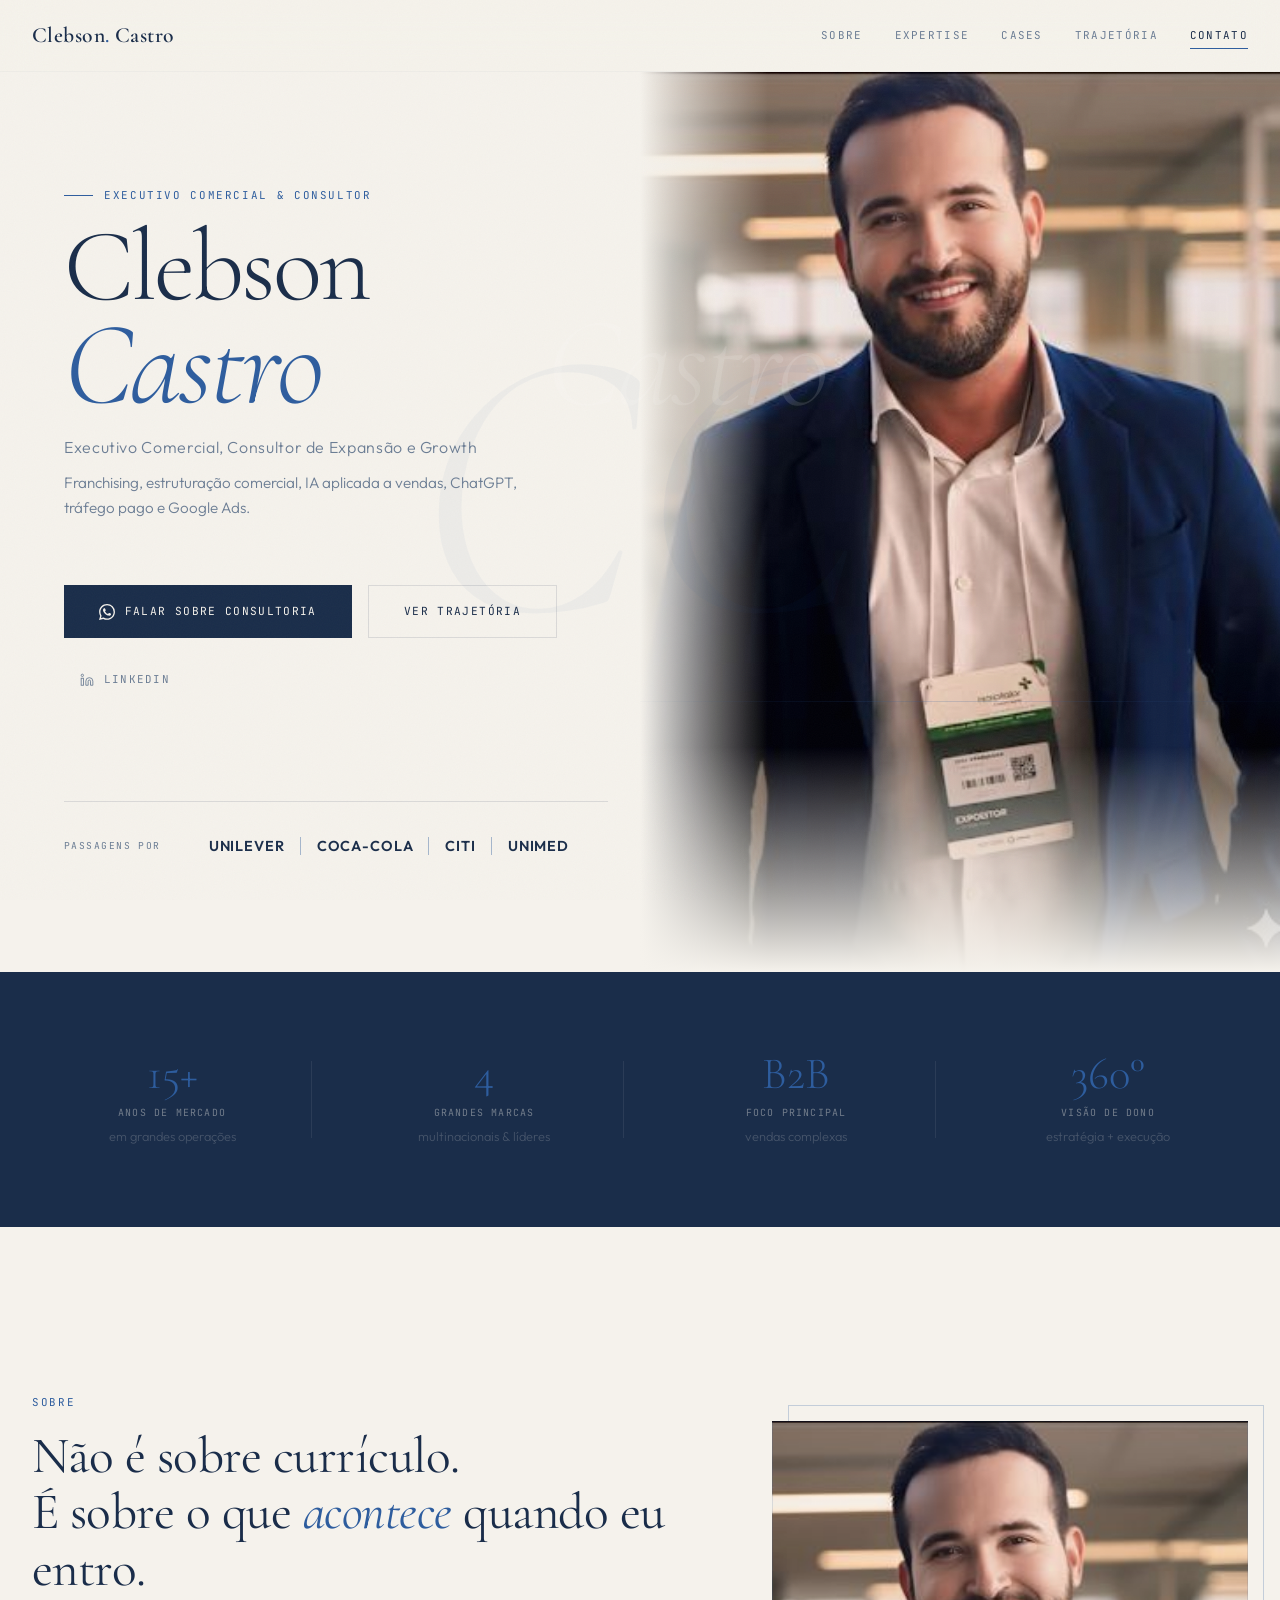
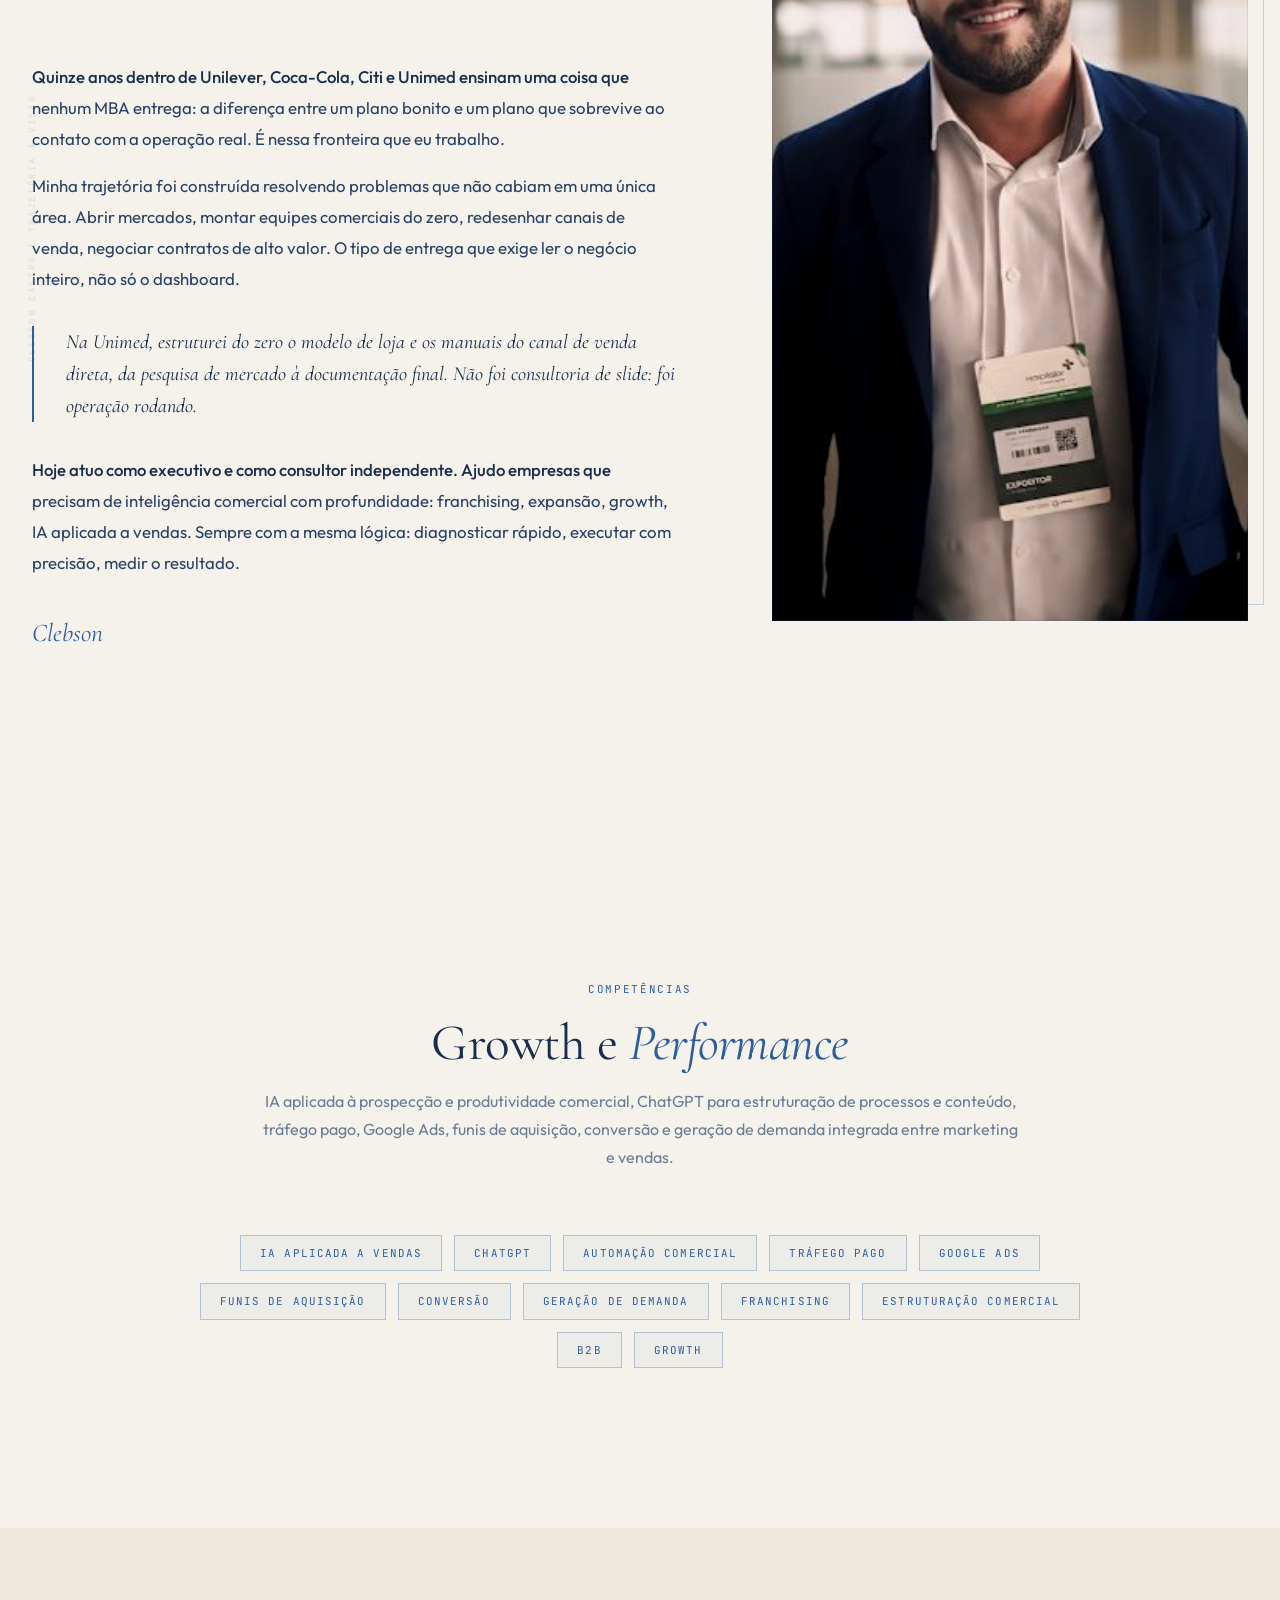
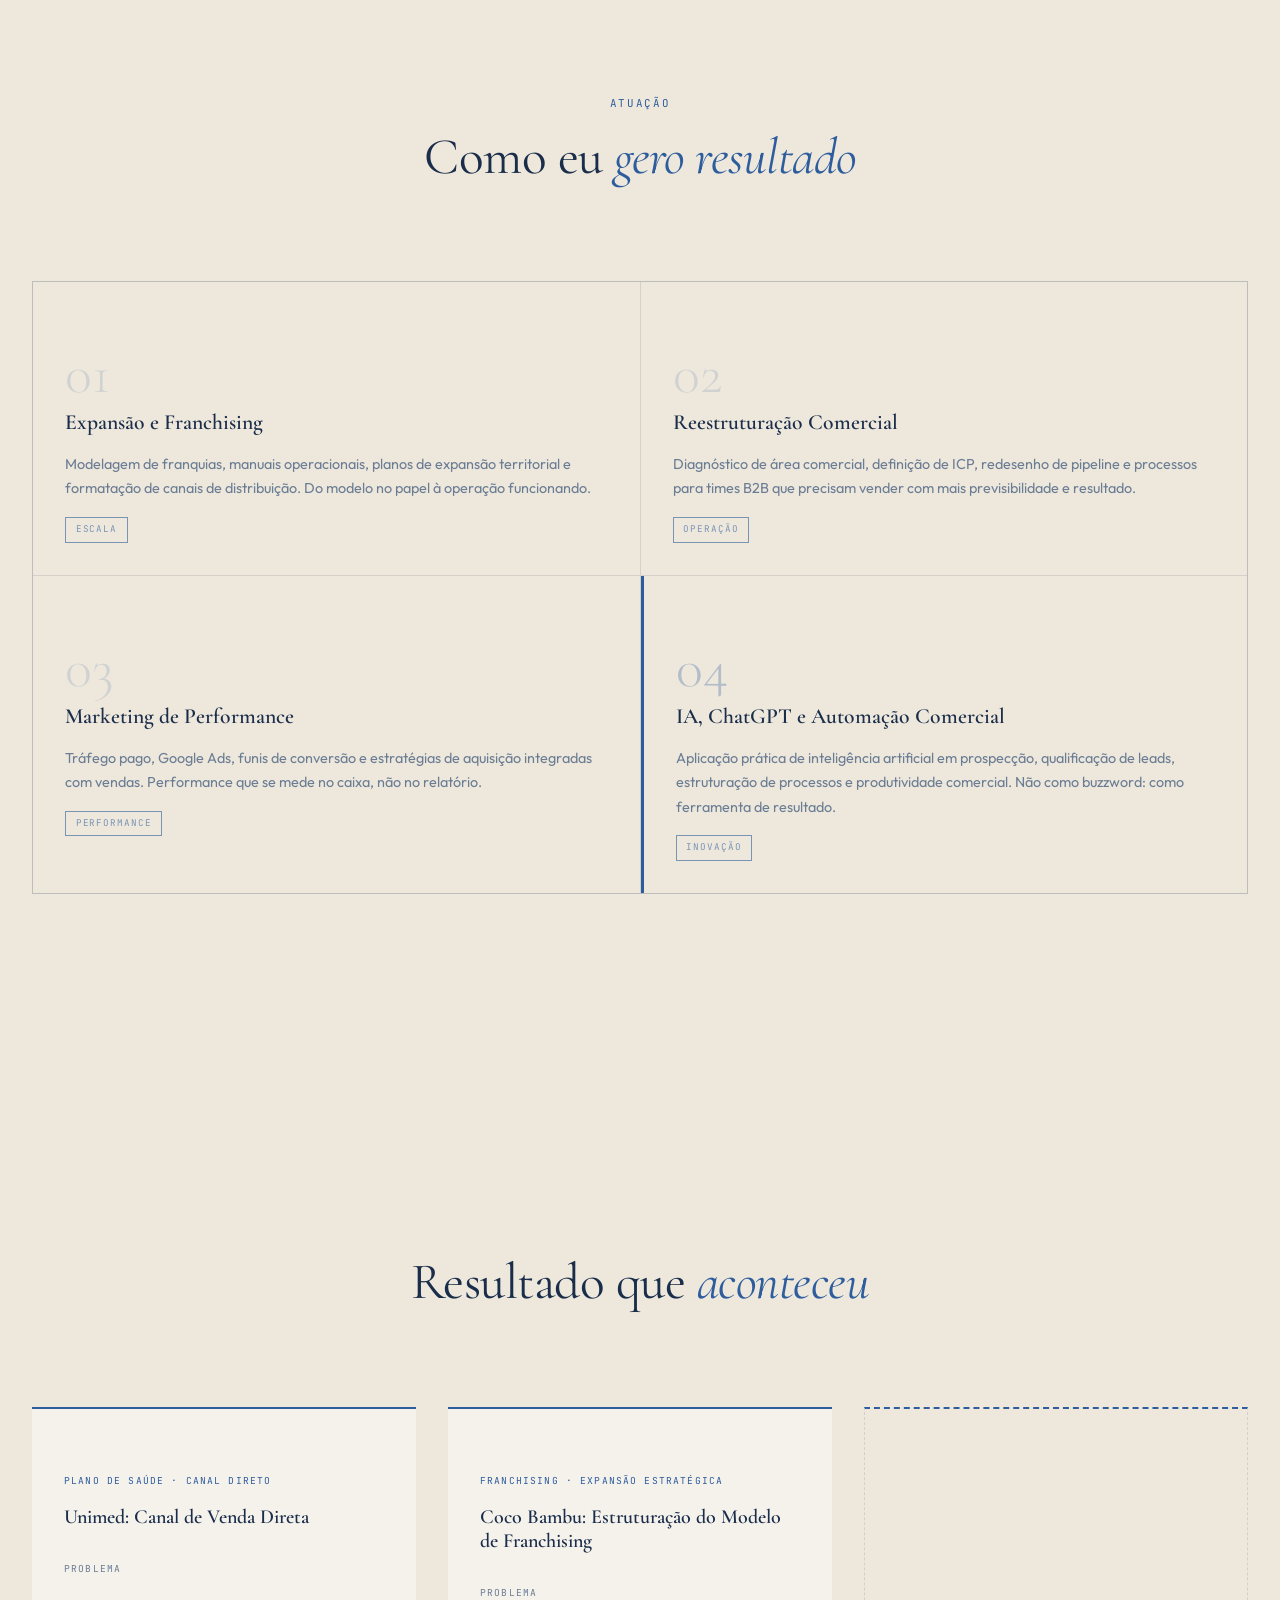
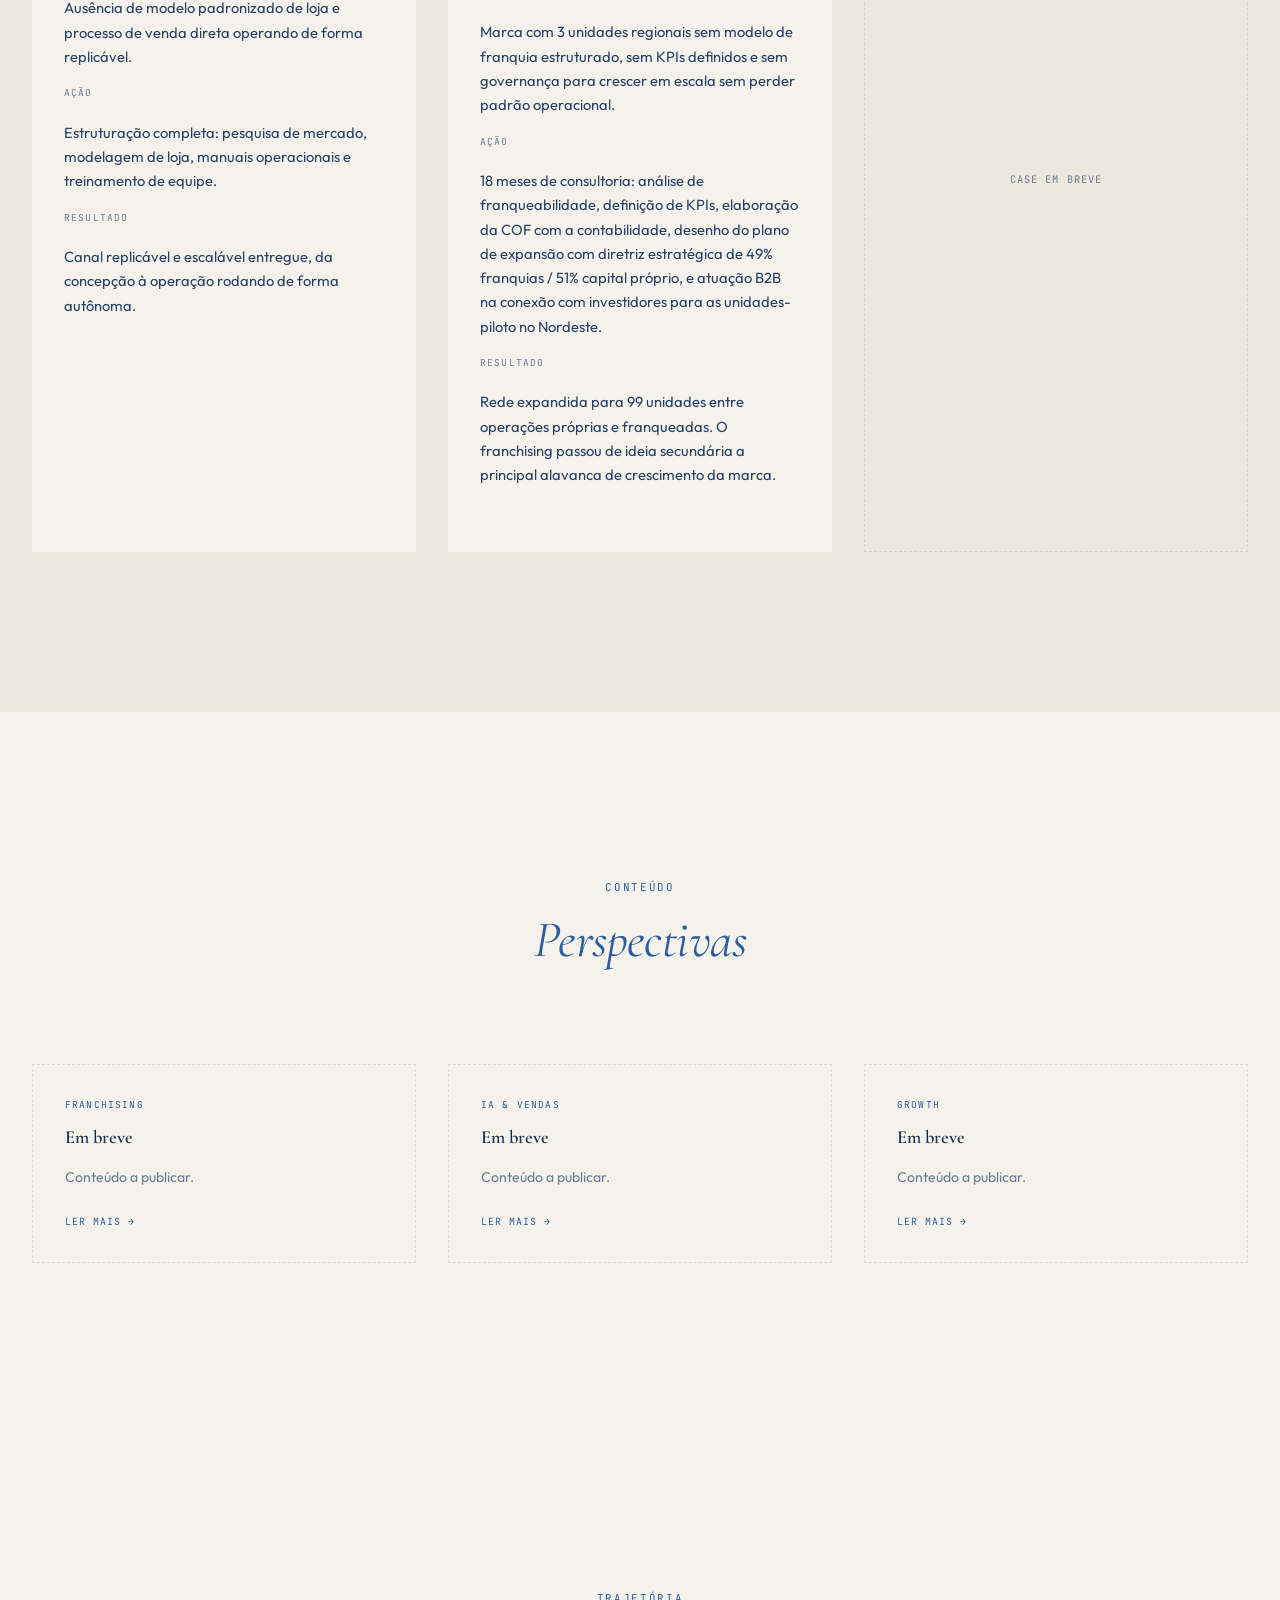
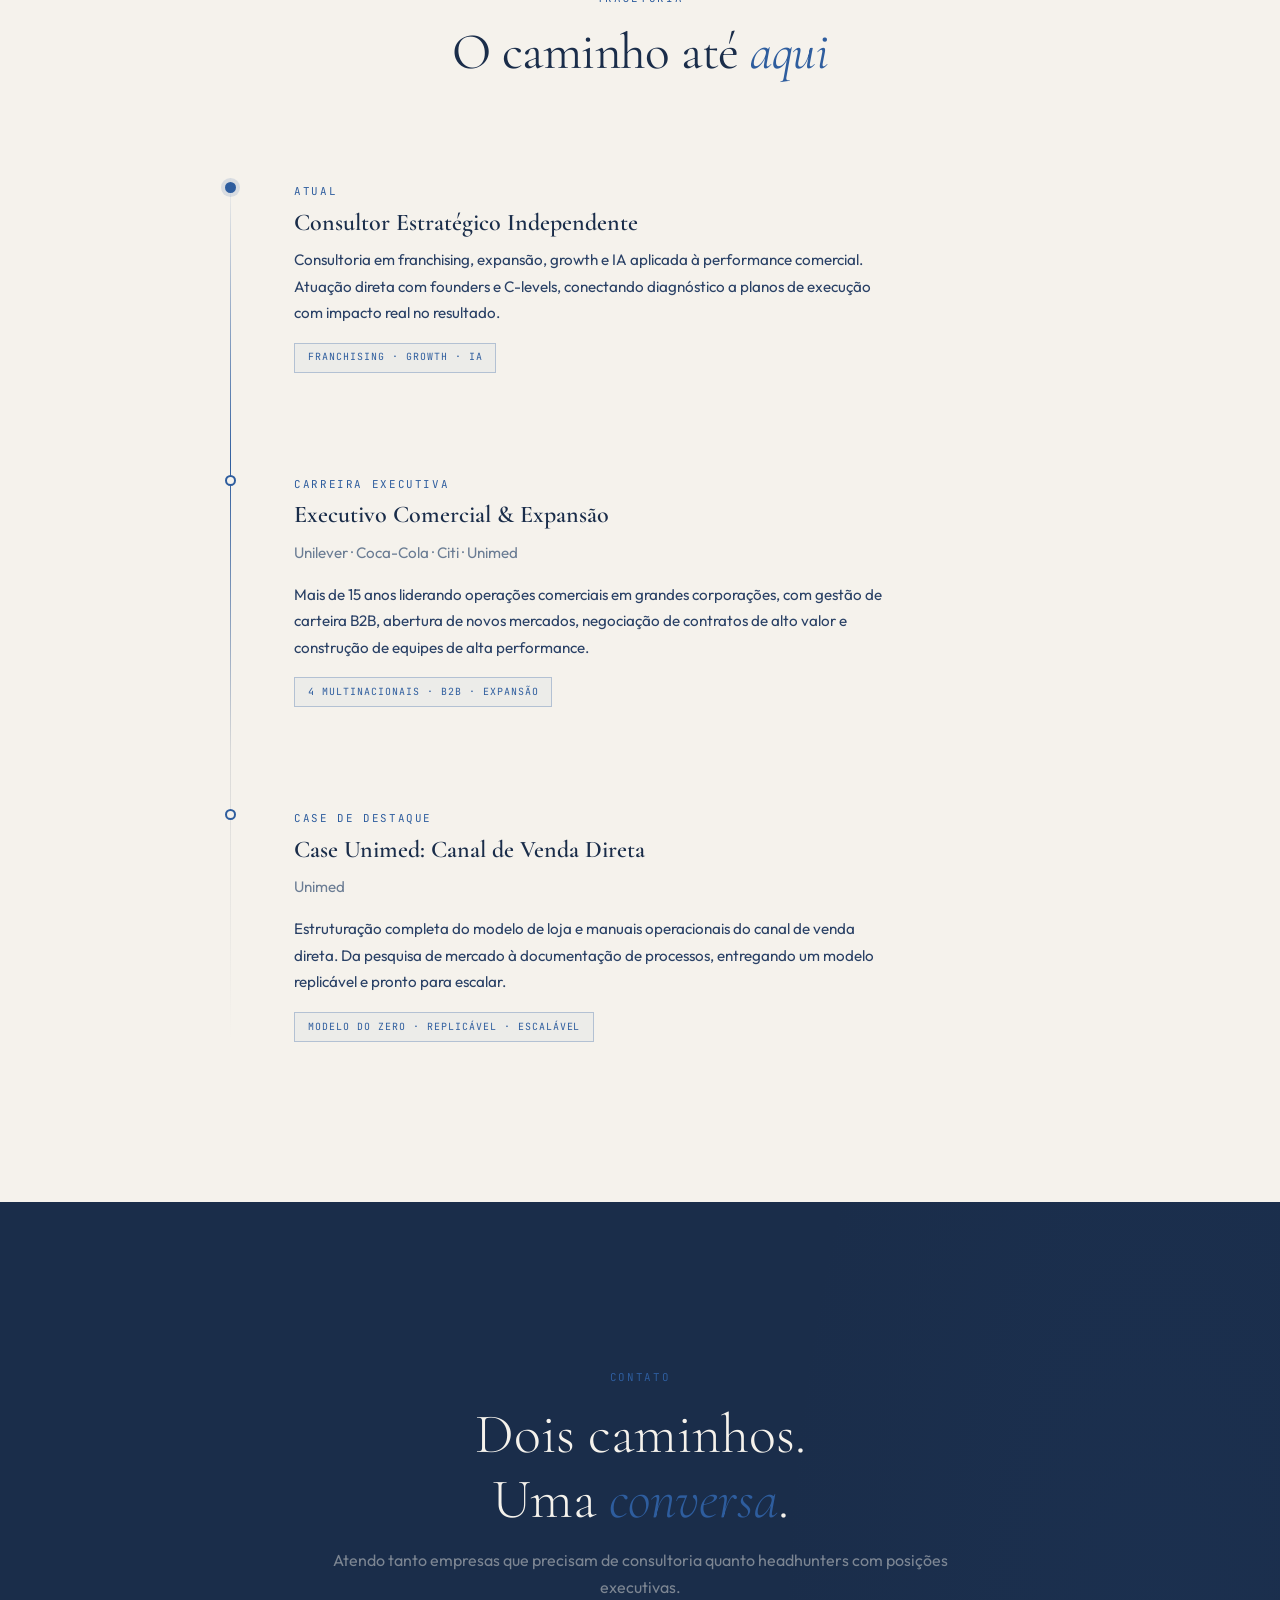
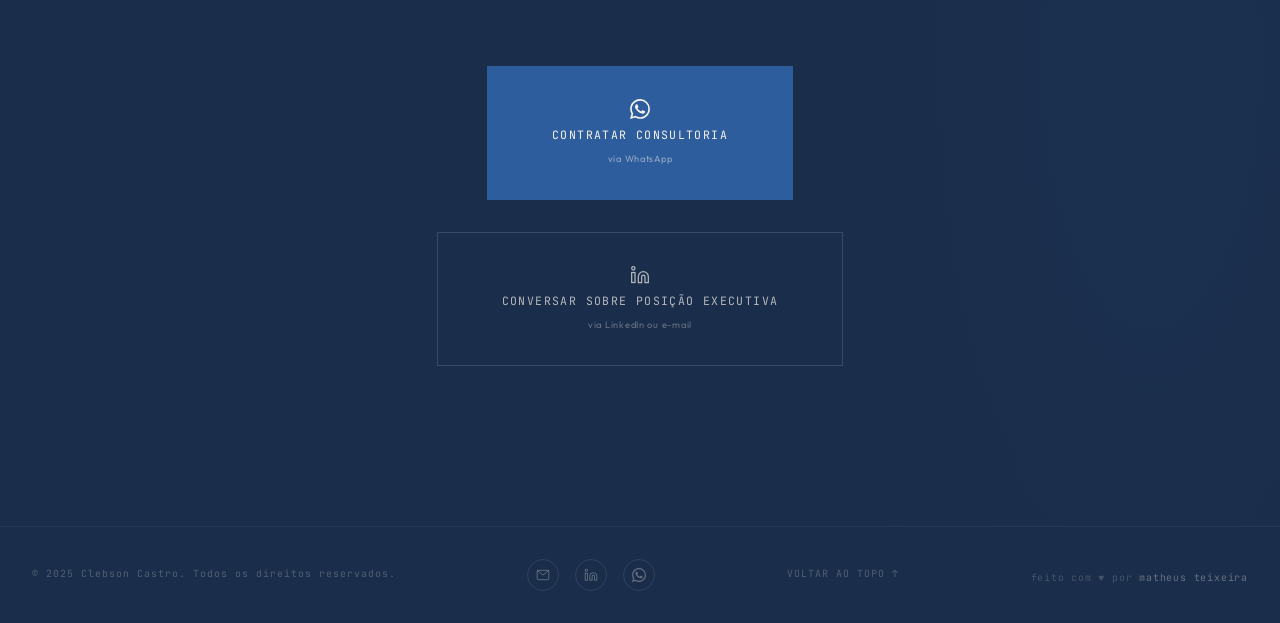
==== commit a5ef41cd: "feat: add crédito do dev no footer Co-Authored-By: Claude Sonnet 4.6 <noreply@anthropic.com>" ====
--- a/index.html
+++ b/index.html
@@ -509,6 +509,7 @@
         </a>
       </div>
       <a href="#" class="footer__back">Voltar ao topo &uarr;</a>
+      <span class="footer__dev">feito com &hearts; por <a href="https://matheusteixeira.com.br/" target="_blank" rel="noopener">matheus teixeira</a></span>
     </div>
   </footer>
 
--- a/css/style.css
+++ b/css/style.css
@@ -1400,6 +1400,25 @@
   color: var(--color-gold);
 }
 
+.footer__dev {
+  font-family: var(--font-mono);
+  font-size: 0.62rem;
+  letter-spacing: 0.08em;
+  color: rgba(245, 242, 236, 0.2);
+  text-align: center;
+  margin-top: 0.5rem;
+}
+
+.footer__dev a {
+  color: rgba(245, 242, 236, 0.35);
+  text-decoration: none;
+  transition: color var(--transition);
+}
+
+.footer__dev a:hover {
+  color: var(--color-gold);
+}
+
 /* ===== RESPONSIVE ===== */
 @media (max-width: 1024px) {
   .hero {
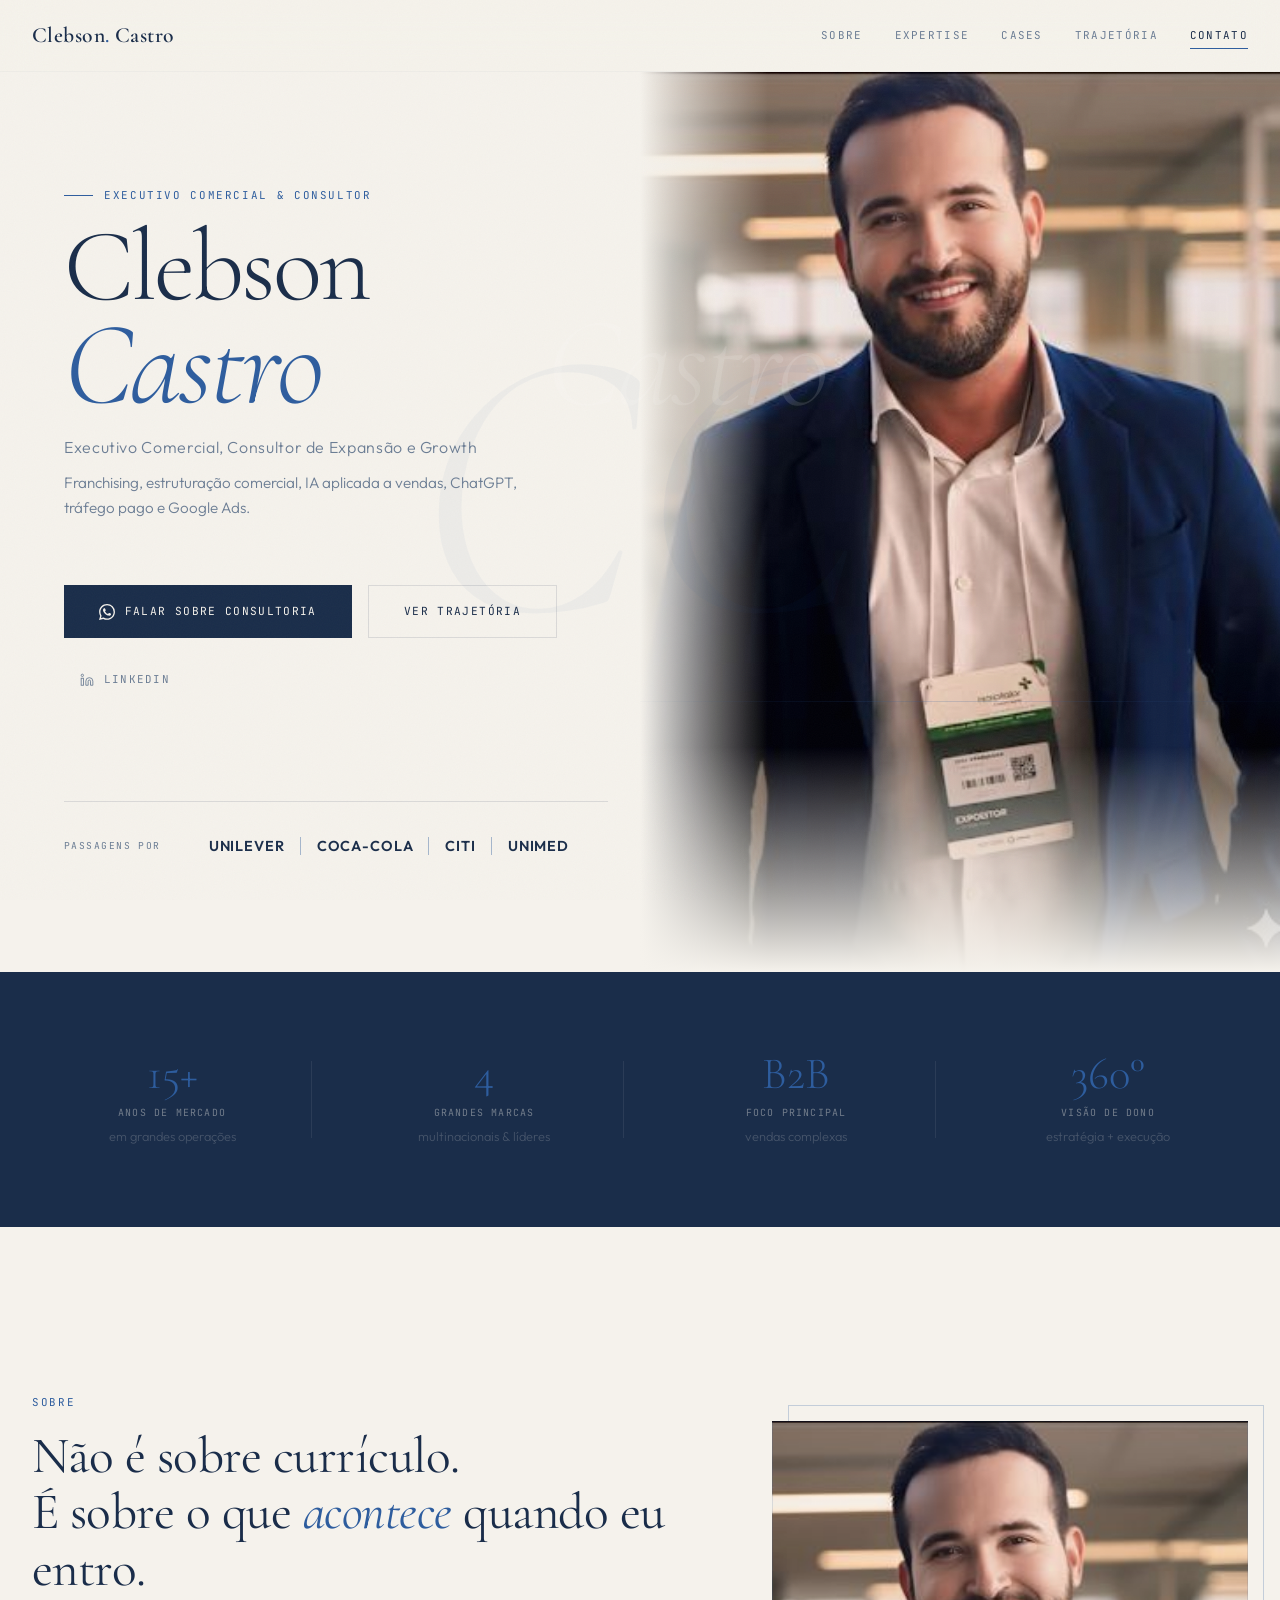
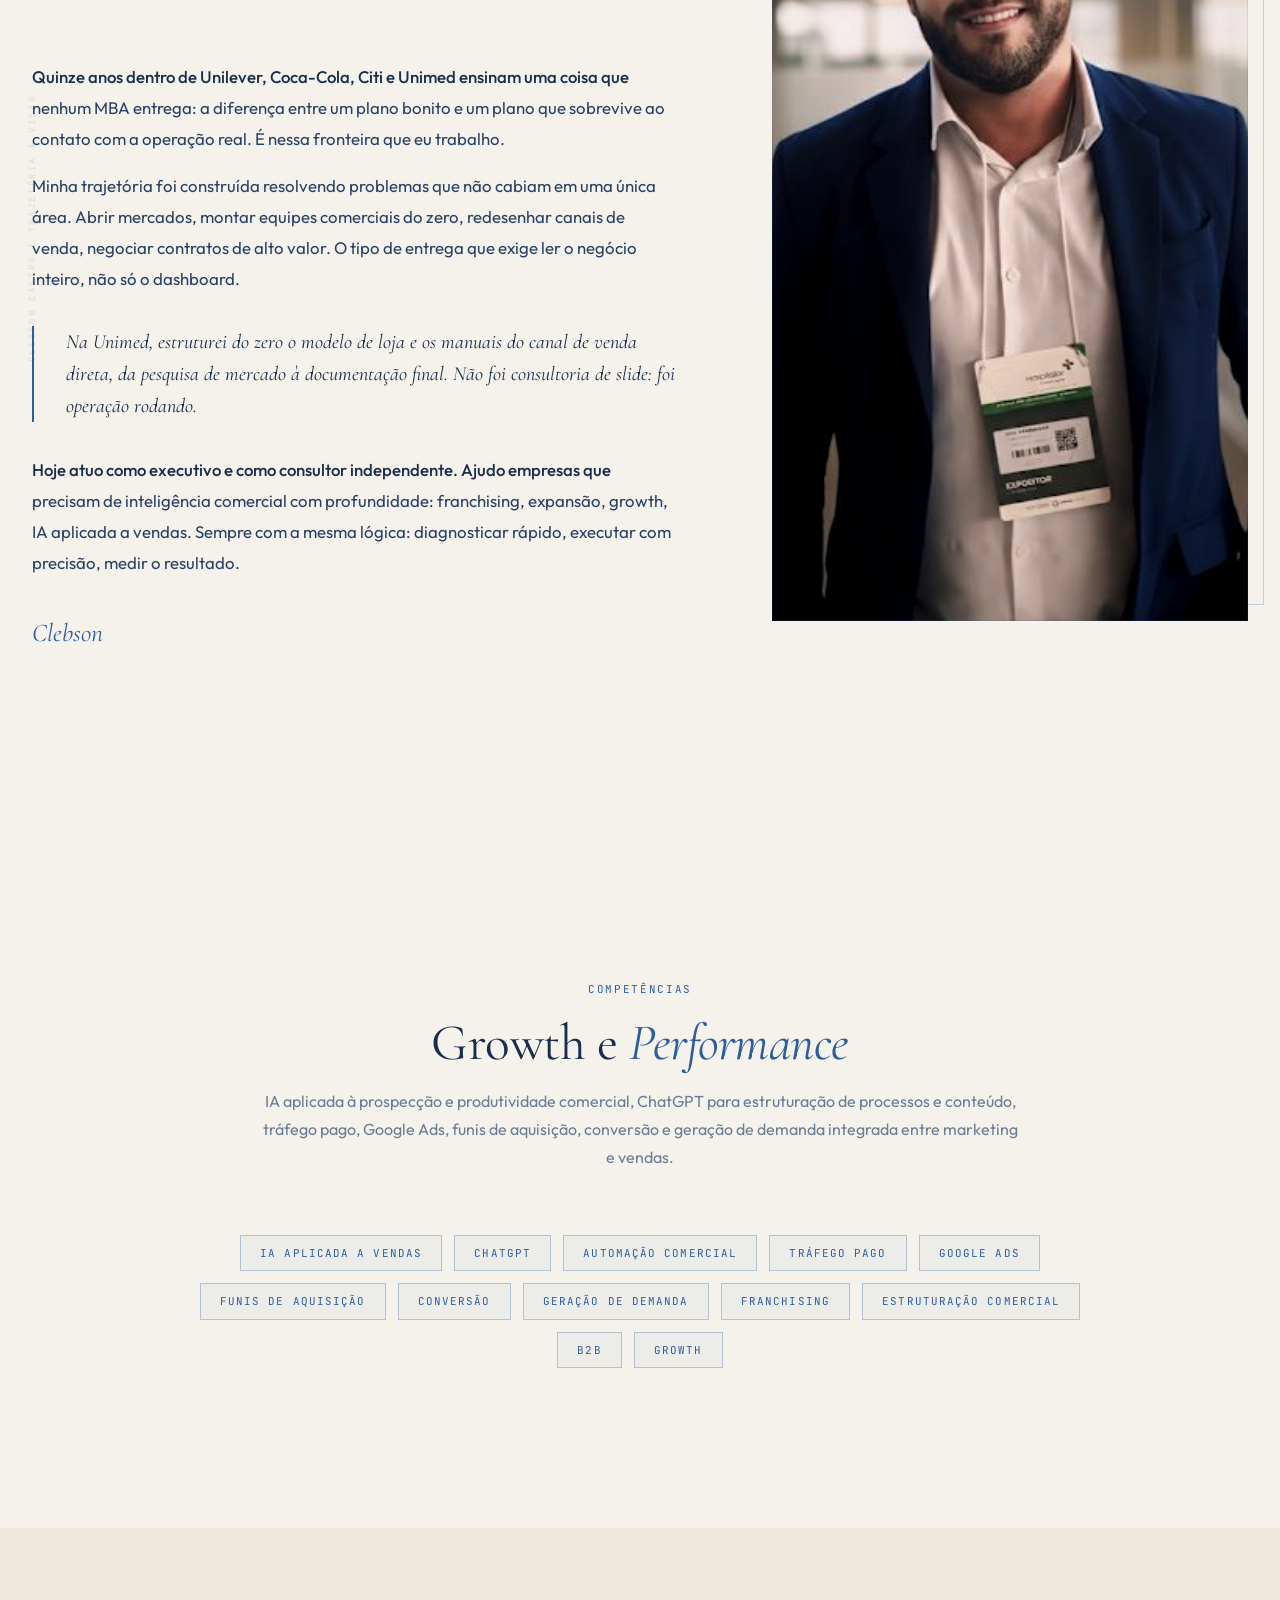
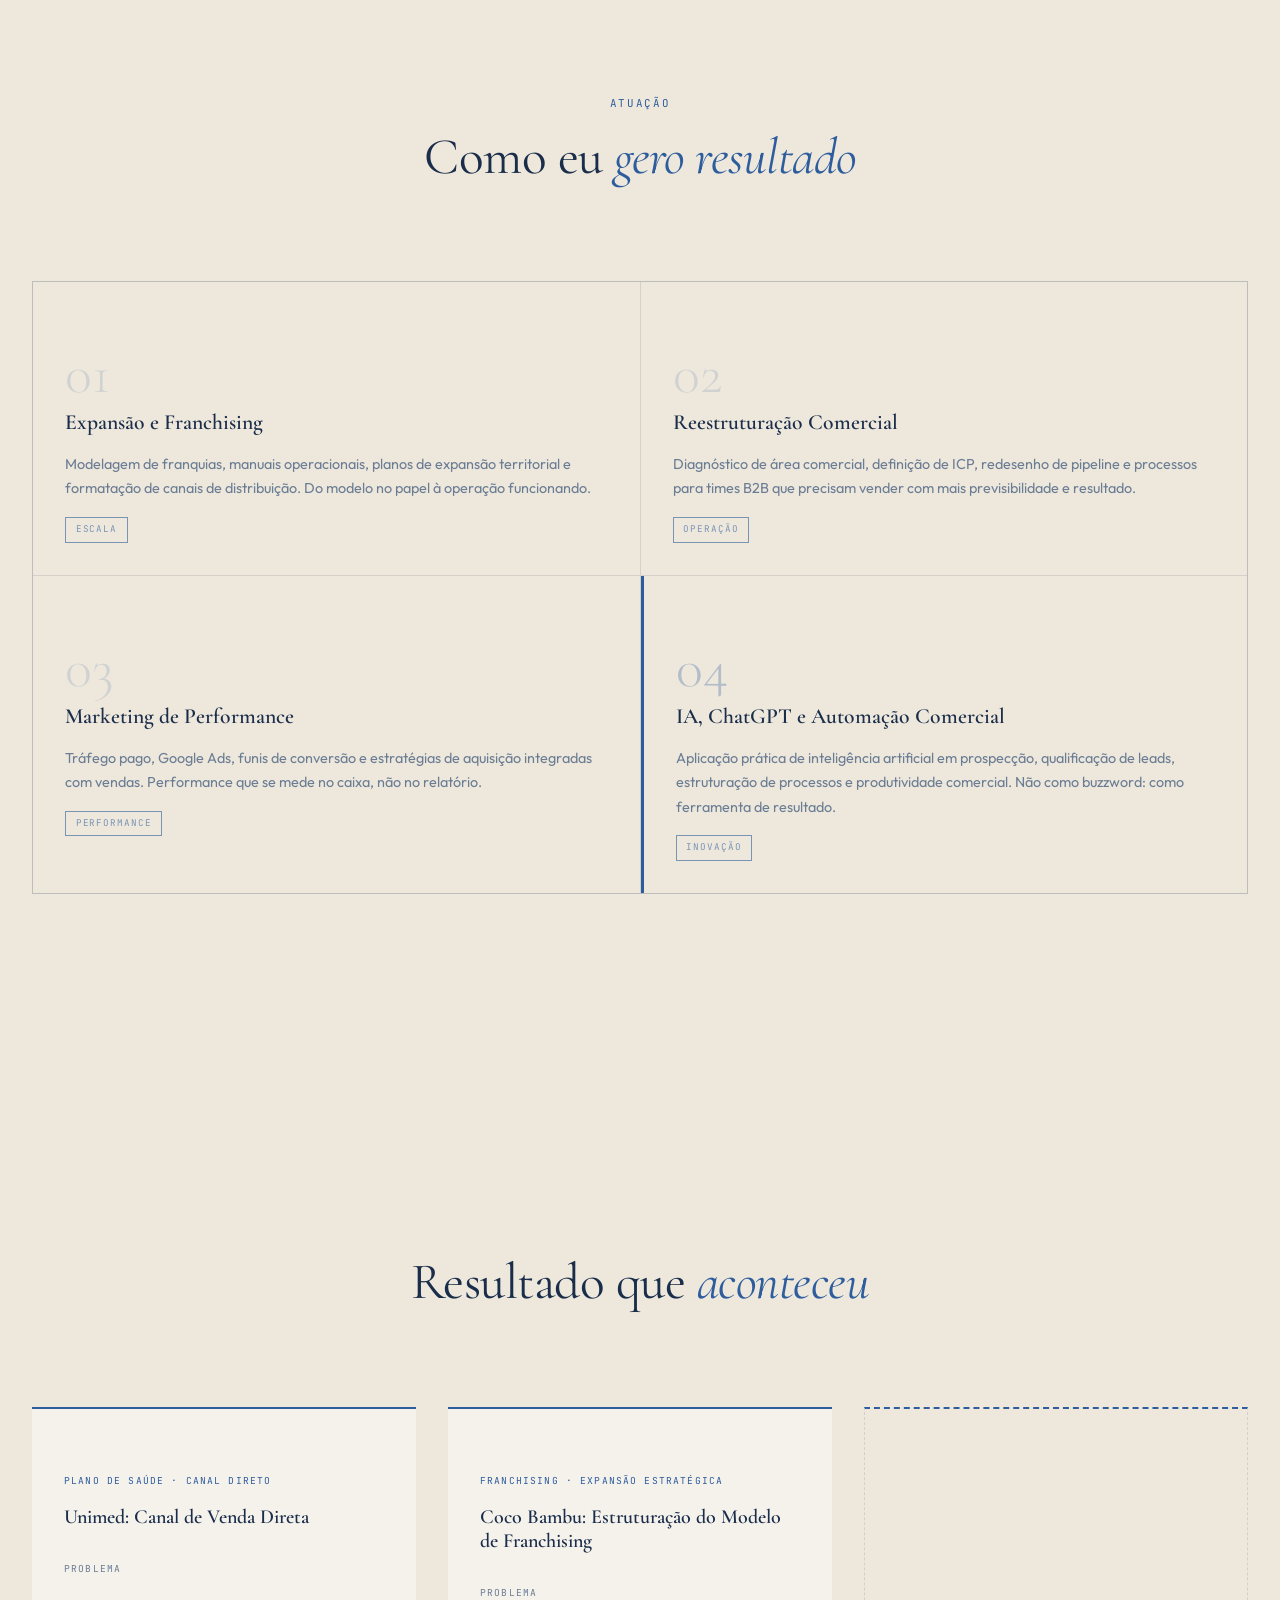
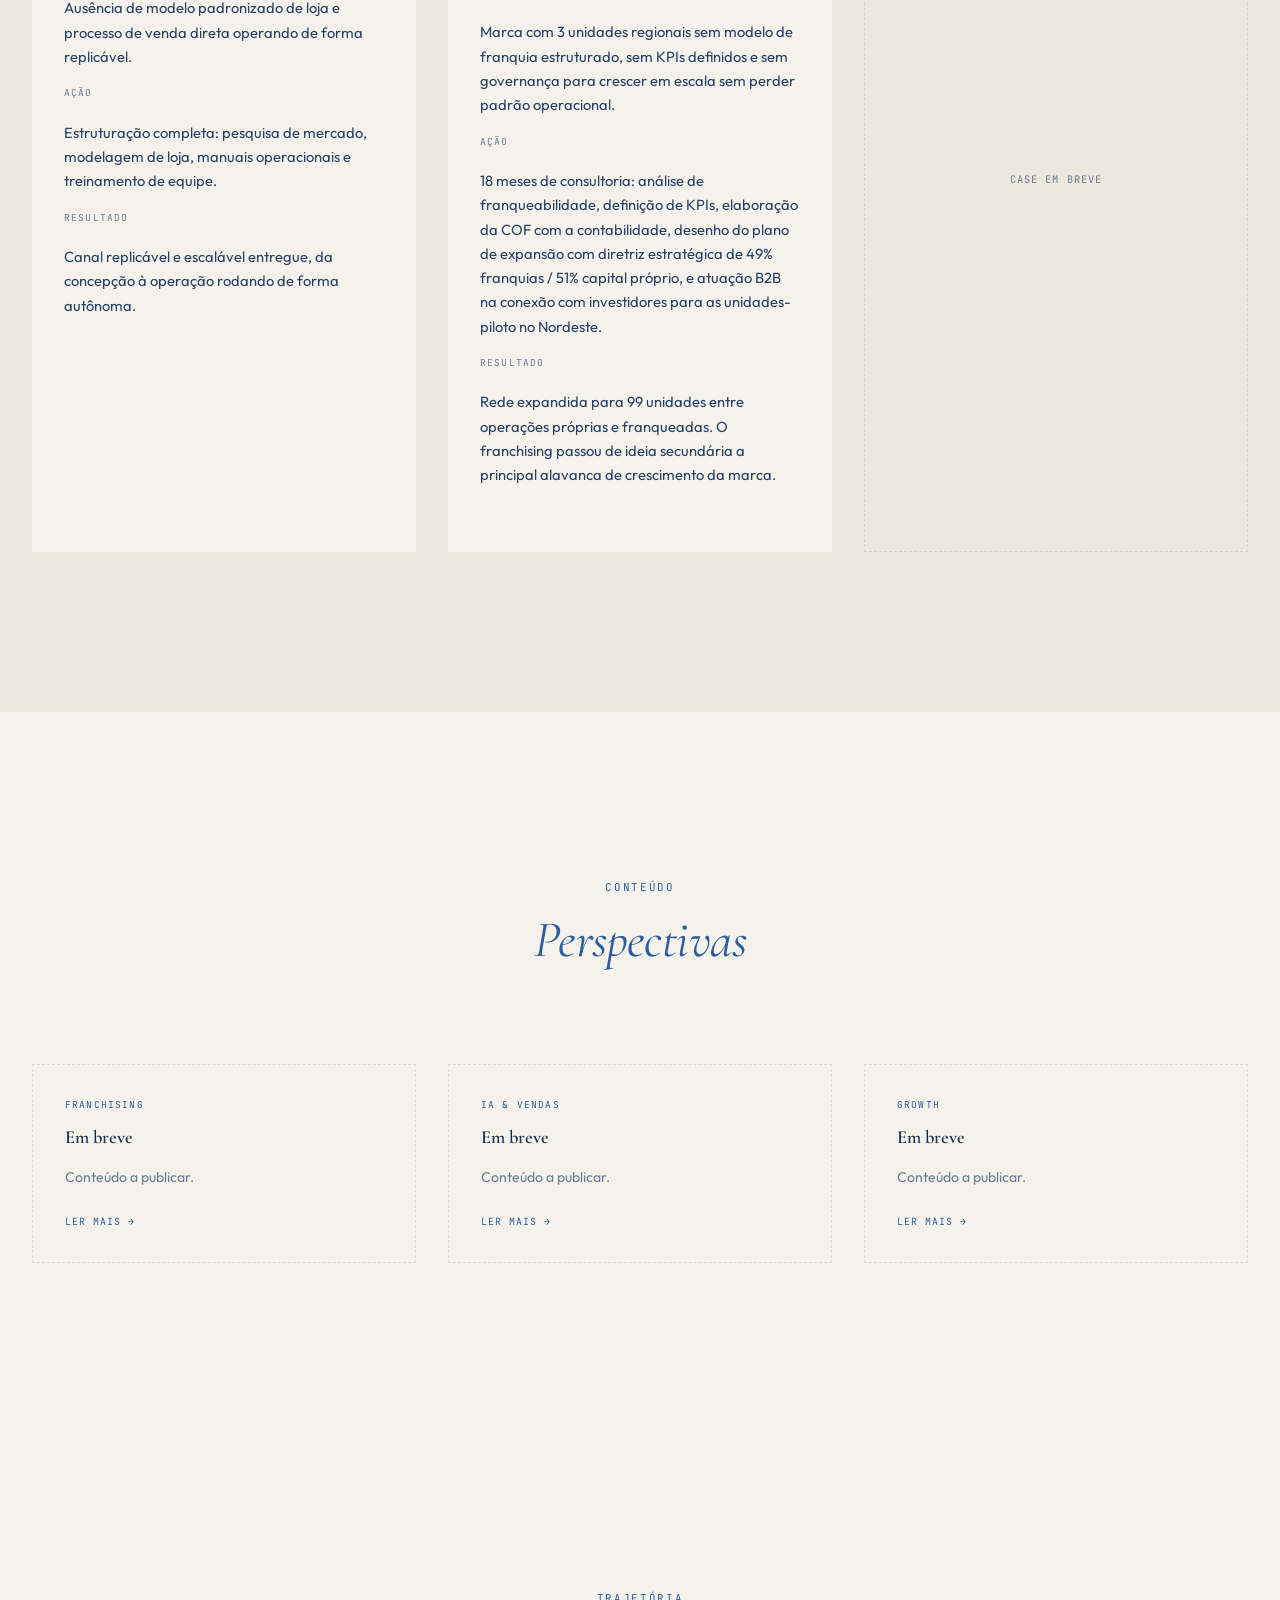
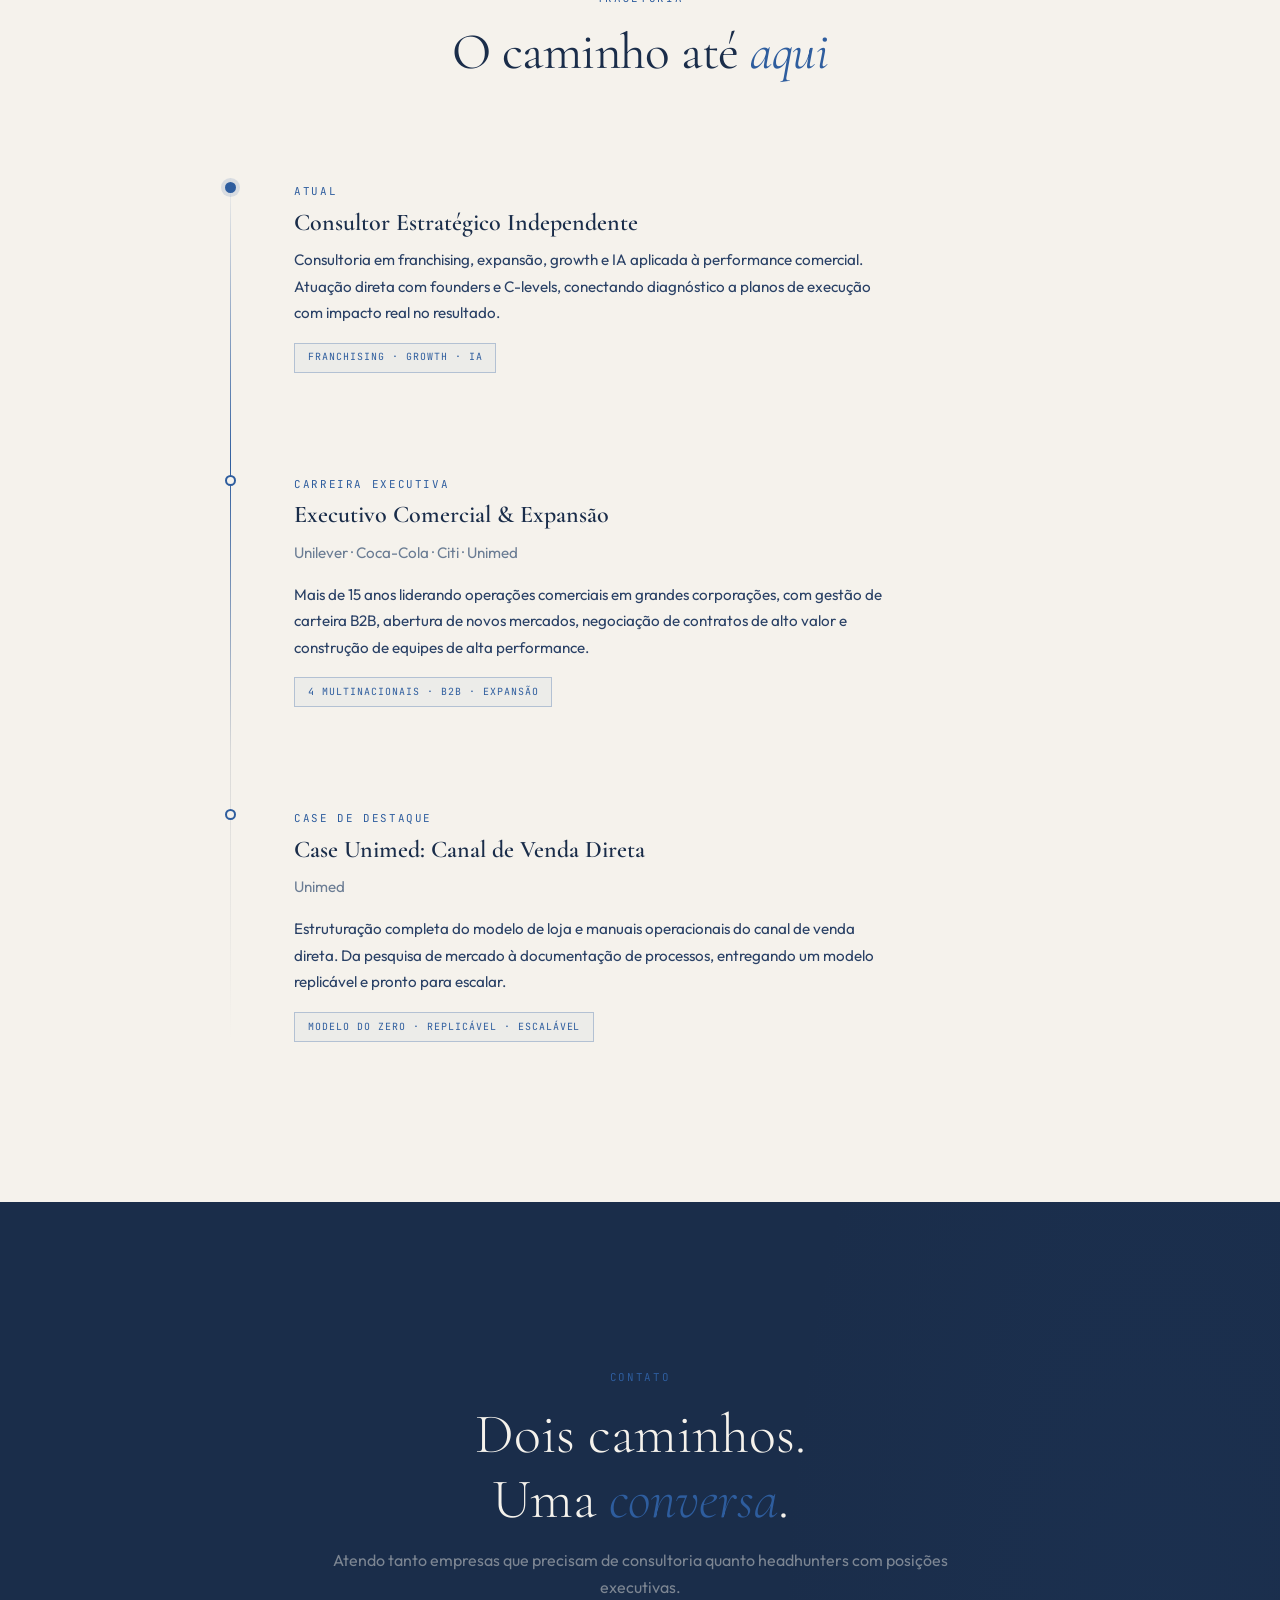
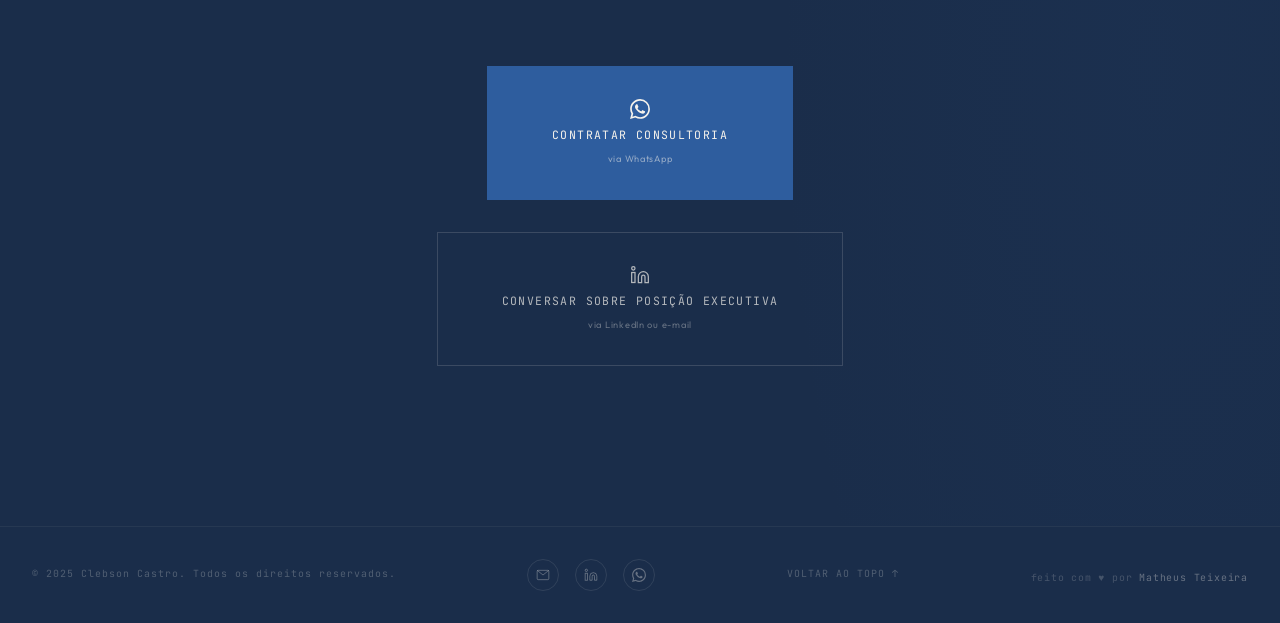
==== commit ddd7af6d: "chore: ajustes via editor Co-Authored-By: Claude Sonnet 4.6 <noreply@anthropic.com>" ====
--- a/index.html
+++ b/index.html
@@ -151,18 +151,26 @@
         </h1>
 
         <p class="hero__role">Executivo Comercial, Consultor de Expansão e Growth</p>
-        <p class="hero__tagline">Franchising, estruturação comercial, IA aplicada a vendas, ChatGPT, tráfego pago e Google Ads.</p>
+        <p class="hero__tagline">Franchising, estruturação comercial, IA aplicada a vendas, ChatGPT, tráfego pago e
+          Google Ads.</p>
 
         <div class="hero__ctas">
           <!-- SUBSTITUIR: href com o número do WhatsApp real -->
           <a href="https://wa.me/5500000000000" target="_blank" rel="noopener" class="btn btn--primary">
-            <svg width="16" height="16" viewBox="0 0 24 24" fill="currentColor"><path d="M17.472 14.382c-.297-.149-1.758-.867-2.03-.967-.273-.099-.471-.148-.67.15-.197.297-.767.966-.94 1.164-.173.199-.347.223-.644.075-.297-.15-1.255-.463-2.39-1.475-.883-.788-1.48-1.761-1.653-2.059-.173-.297-.018-.458.13-.606.134-.133.298-.347.446-.52.149-.174.198-.298.298-.497.099-.198.05-.371-.025-.52-.075-.149-.669-1.612-.916-2.207-.242-.579-.487-.5-.669-.51l-.57-.01c-.198 0-.52.074-.792.372-.272.297-1.04 1.016-1.04 2.479 0 1.462 1.065 2.875 1.213 3.074.149.198 2.096 3.2 5.077 4.487.709.306 1.262.489 1.694.625.712.227 1.36.195 1.871.118.571-.085 1.758-.719 2.006-1.413.248-.694.248-1.289.173-1.413-.074-.124-.272-.198-.57-.347m-5.421 7.403h-.004a9.87 9.87 0 01-5.031-1.378l-.361-.214-3.741.982.998-3.648-.235-.374a9.86 9.86 0 01-1.51-5.26c.001-5.45 4.436-9.884 9.888-9.884 2.64 0 5.122 1.03 6.988 2.898a9.825 9.825 0 012.893 6.994c-.003 5.45-4.437 9.884-9.885 9.884m8.413-18.297A11.815 11.815 0 0012.05 0C5.495 0 .16 5.335.157 11.892c0 2.096.547 4.142 1.588 5.945L.057 24l6.305-1.654a11.882 11.882 0 005.683 1.448h.005c6.554 0 11.89-5.335 11.893-11.893a11.821 11.821 0 00-3.48-8.413z"/></svg>
+            <svg width="16" height="16" viewBox="0 0 24 24" fill="currentColor">
+              <path
+                d="M17.472 14.382c-.297-.149-1.758-.867-2.03-.967-.273-.099-.471-.148-.67.15-.197.297-.767.966-.94 1.164-.173.199-.347.223-.644.075-.297-.15-1.255-.463-2.39-1.475-.883-.788-1.48-1.761-1.653-2.059-.173-.297-.018-.458.13-.606.134-.133.298-.347.446-.52.149-.174.198-.298.298-.497.099-.198.05-.371-.025-.52-.075-.149-.669-1.612-.916-2.207-.242-.579-.487-.5-.669-.51l-.57-.01c-.198 0-.52.074-.792.372-.272.297-1.04 1.016-1.04 2.479 0 1.462 1.065 2.875 1.213 3.074.149.198 2.096 3.2 5.077 4.487.709.306 1.262.489 1.694.625.712.227 1.36.195 1.871.118.571-.085 1.758-.719 2.006-1.413.248-.694.248-1.289.173-1.413-.074-.124-.272-.198-.57-.347m-5.421 7.403h-.004a9.87 9.87 0 01-5.031-1.378l-.361-.214-3.741.982.998-3.648-.235-.374a9.86 9.86 0 01-1.51-5.26c.001-5.45 4.436-9.884 9.888-9.884 2.64 0 5.122 1.03 6.988 2.898a9.825 9.825 0 012.893 6.994c-.003 5.45-4.437 9.884-9.885 9.884m8.413-18.297A11.815 11.815 0 0012.05 0C5.495 0 .16 5.335.157 11.892c0 2.096.547 4.142 1.588 5.945L.057 24l6.305-1.654a11.882 11.882 0 005.683 1.448h.005c6.554 0 11.89-5.335 11.893-11.893a11.821 11.821 0 00-3.48-8.413z" />
+            </svg>
             Falar sobre consultoria
           </a>
           <a href="#trajetoria" class="btn btn--outline">Ver trajetória</a>
           <!-- SUBSTITUIR: href com o link do LinkedIn real -->
           <a href="https://linkedin.com/in/clebsoncastro" target="_blank" rel="noopener" class="btn btn--ghost">
-            <svg width="14" height="14" viewBox="0 0 24 24" fill="none" stroke="currentColor" stroke-width="1.5"><path d="M16 8a6 6 0 0 1 6 6v7h-4v-7a2 2 0 0 0-4 0v7h-4v-7a6 6 0 0 1 6-6z"/><rect x="2" y="9" width="4" height="12"/><circle cx="4" cy="4" r="2"/></svg>
+            <svg width="14" height="14" viewBox="0 0 24 24" fill="none" stroke="currentColor" stroke-width="1.5">
+              <path d="M16 8a6 6 0 0 1 6 6v7h-4v-7a2 2 0 0 0-4 0v7h-4v-7a6 6 0 0 1 6-6z" />
+              <rect x="2" y="9" width="4" height="12" />
+              <circle cx="4" cy="4" r="2" />
+            </svg>
             LinkedIn
           </a>
         </div>
@@ -218,7 +226,8 @@
       <div class="container">
         <div class="about__content">
           <span class="label about__label reveal">Sobre</span>
-          <h2 class="heading-lg about__heading reveal">Não é sobre currículo.<br>É sobre o que <em>acontece</em> quando eu entro.</h2>
+          <h2 class="heading-lg about__heading reveal">Não é sobre currículo.<br>É sobre o que <em>acontece</em> quando
+            eu entro.</h2>
 
           <div class="about__text reveal">
             <p>
@@ -267,7 +276,8 @@
           <h2 class="heading-lg reveal">Growth e <em>Performance</em></h2>
           <p class="competencies__intro reveal">
             IA aplicada à prospecção e produtividade comercial, ChatGPT para estruturação de processos e conteúdo,
-            tráfego pago, Google Ads, funis de aquisição, conversão e geração de demanda integrada entre marketing e vendas.
+            tráfego pago, Google Ads, funis de aquisição, conversão e geração de demanda integrada entre marketing e
+            vendas.
           </p>
         </div>
         <div class="competencies__pills reveal" data-stagger>
@@ -299,28 +309,33 @@
           <div class="expertise__card reveal">
             <div class="expertise__card-number">01</div>
             <h3 class="expertise__card-title">Expansão e Franchising</h3>
-            <p class="expertise__card-desc">Modelagem de franquias, manuais operacionais, planos de expansão territorial e formatação de canais de distribuição. Do modelo no papel à operação funcionando.</p>
+            <p class="expertise__card-desc">Modelagem de franquias, manuais operacionais, planos de expansão territorial
+              e formatação de canais de distribuição. Do modelo no papel à operação funcionando.</p>
             <span class="expertise__card-tag">Escala</span>
           </div>
 
           <div class="expertise__card reveal">
             <div class="expertise__card-number">02</div>
             <h3 class="expertise__card-title">Reestruturação Comercial</h3>
-            <p class="expertise__card-desc">Diagnóstico de área comercial, definição de ICP, redesenho de pipeline e processos para times B2B que precisam vender com mais previsibilidade e resultado.</p>
+            <p class="expertise__card-desc">Diagnóstico de área comercial, definição de ICP, redesenho de pipeline e
+              processos para times B2B que precisam vender com mais previsibilidade e resultado.</p>
             <span class="expertise__card-tag">Operação</span>
           </div>
 
           <div class="expertise__card reveal">
             <div class="expertise__card-number">03</div>
             <h3 class="expertise__card-title">Marketing de Performance</h3>
-            <p class="expertise__card-desc">Tráfego pago, Google Ads, funis de conversão e estratégias de aquisição integradas com vendas. Performance que se mede no caixa, não no relatório.</p>
+            <p class="expertise__card-desc">Tráfego pago, Google Ads, funis de conversão e estratégias de aquisição
+              integradas com vendas. Performance que se mede no caixa, não no relatório.</p>
             <span class="expertise__card-tag">Performance</span>
           </div>
 
           <div class="expertise__card expertise__card--featured reveal">
             <div class="expertise__card-number">04</div>
             <h3 class="expertise__card-title">IA, ChatGPT e Automação Comercial</h3>
-            <p class="expertise__card-desc">Aplicação prática de inteligência artificial em prospecção, qualificação de leads, estruturação de processos e produtividade comercial. Não como buzzword: como ferramenta de resultado.</p>
+            <p class="expertise__card-desc">Aplicação prática de inteligência artificial em prospecção, qualificação de
+              leads, estruturação de processos e produtividade comercial. Não como buzzword: como ferramenta de
+              resultado.</p>
             <span class="expertise__card-tag">Inovação</span>
           </div>
         </div>
@@ -345,7 +360,8 @@
               <dt>Problema</dt>
               <dd>Ausência de modelo padronizado de loja e processo de venda direta operando de forma replicável.</dd>
               <dt>Ação</dt>
-              <dd>Estruturação completa: pesquisa de mercado, modelagem de loja, manuais operacionais e treinamento de equipe.</dd>
+              <dd>Estruturação completa: pesquisa de mercado, modelagem de loja, manuais operacionais e treinamento de
+                equipe.</dd>
               <dt>Resultado</dt>
               <dd>Canal replicável e escalável entregue, da concepção à operação rodando de forma autônoma.</dd>
             </dl>
@@ -357,11 +373,15 @@
             <h3 class="cases__card-title">Coco Bambu: Estruturação do Modelo de Franchising</h3>
             <dl class="cases__flow">
               <dt>Problema</dt>
-              <dd>Marca com 3 unidades regionais sem modelo de franquia estruturado, sem KPIs definidos e sem governança para crescer em escala sem perder padrão operacional.</dd>
+              <dd>Marca com 3 unidades regionais sem modelo de franquia estruturado, sem KPIs definidos e sem governança
+                para crescer em escala sem perder padrão operacional.</dd>
               <dt>Ação</dt>
-              <dd>18 meses de consultoria: análise de franqueabilidade, definição de KPIs, elaboração da COF com a contabilidade, desenho do plano de expansão com diretriz estratégica de 49% franquias / 51% capital próprio, e atuação B2B na conexão com investidores para as unidades-piloto no Nordeste.</dd>
+              <dd>18 meses de consultoria: análise de franqueabilidade, definição de KPIs, elaboração da COF com a
+                contabilidade, desenho do plano de expansão com diretriz estratégica de 49% franquias / 51% capital
+                próprio, e atuação B2B na conexão com investidores para as unidades-piloto no Nordeste.</dd>
               <dt>Resultado</dt>
-              <dd>Rede expandida para 99 unidades entre operações próprias e franqueadas. O franchising passou de ideia secundária a principal alavanca de crescimento da marca.</dd>
+              <dd>Rede expandida para 99 unidades entre operações próprias e franqueadas. O franchising passou de ideia
+                secundária a principal alavanca de crescimento da marca.</dd>
             </dl>
           </div>
 
@@ -438,7 +458,8 @@
             <h3 class="timeline__title">Executivo Comercial & Expansão</h3>
             <p class="timeline__org">Unilever &middot; Coca-Cola &middot; Citi &middot; Unimed</p>
             <p class="timeline__desc">
-              Mais de 15 anos liderando operações comerciais em grandes corporações, com gestão de carteira B2B, abertura
+              Mais de 15 anos liderando operações comerciais em grandes corporações, com gestão de carteira B2B,
+              abertura
               de novos mercados, negociação de contratos de alto valor e construção de equipes de alta performance.
             </p>
             <span class="timeline__result">4 multinacionais &middot; B2B &middot; Expansão</span>
@@ -464,18 +485,27 @@
       <div class="container">
         <span class="label reveal">Contato</span>
         <h2 class="contact__heading reveal">Dois caminhos.<br>Uma <em>conversa</em>.</h2>
-        <p class="contact__sub reveal">Atendo tanto empresas que precisam de consultoria quanto headhunters com posições executivas.</p>
+        <p class="contact__sub reveal">Atendo tanto empresas que precisam de consultoria quanto headhunters com posições
+          executivas.</p>
 
         <div class="contact__doors reveal">
           <!-- SUBSTITUIR: href com o número do WhatsApp real -->
           <a href="https://wa.me/5500000000000" target="_blank" rel="noopener" class="btn--door btn--door--primary">
-            <svg width="20" height="20" viewBox="0 0 24 24" fill="currentColor"><path d="M17.472 14.382c-.297-.149-1.758-.867-2.03-.967-.273-.099-.471-.148-.67.15-.197.297-.767.966-.94 1.164-.173.199-.347.223-.644.075-.297-.15-1.255-.463-2.39-1.475-.883-.788-1.48-1.761-1.653-2.059-.173-.297-.018-.458.13-.606.134-.133.298-.347.446-.52.149-.174.198-.298.298-.497.099-.198.05-.371-.025-.52-.075-.149-.669-1.612-.916-2.207-.242-.579-.487-.5-.669-.51l-.57-.01c-.198 0-.52.074-.792.372-.272.297-1.04 1.016-1.04 2.479 0 1.462 1.065 2.875 1.213 3.074.149.198 2.096 3.2 5.077 4.487.709.306 1.262.489 1.694.625.712.227 1.36.195 1.871.118.571-.085 1.758-.719 2.006-1.413.248-.694.248-1.289.173-1.413-.074-.124-.272-.198-.57-.347m-5.421 7.403h-.004a9.87 9.87 0 01-5.031-1.378l-.361-.214-3.741.982.998-3.648-.235-.374a9.86 9.86 0 01-1.51-5.26c.001-5.45 4.436-9.884 9.888-9.884 2.64 0 5.122 1.03 6.988 2.898a9.825 9.825 0 012.893 6.994c-.003 5.45-4.437 9.884-9.885 9.884m8.413-18.297A11.815 11.815 0 0012.05 0C5.495 0 .16 5.335.157 11.892c0 2.096.547 4.142 1.588 5.945L.057 24l6.305-1.654a11.882 11.882 0 005.683 1.448h.005c6.554 0 11.89-5.335 11.893-11.893a11.821 11.821 0 00-3.48-8.413z"/></svg>
+            <svg width="20" height="20" viewBox="0 0 24 24" fill="currentColor">
+              <path
+                d="M17.472 14.382c-.297-.149-1.758-.867-2.03-.967-.273-.099-.471-.148-.67.15-.197.297-.767.966-.94 1.164-.173.199-.347.223-.644.075-.297-.15-1.255-.463-2.39-1.475-.883-.788-1.48-1.761-1.653-2.059-.173-.297-.018-.458.13-.606.134-.133.298-.347.446-.52.149-.174.198-.298.298-.497.099-.198.05-.371-.025-.52-.075-.149-.669-1.612-.916-2.207-.242-.579-.487-.5-.669-.51l-.57-.01c-.198 0-.52.074-.792.372-.272.297-1.04 1.016-1.04 2.479 0 1.462 1.065 2.875 1.213 3.074.149.198 2.096 3.2 5.077 4.487.709.306 1.262.489 1.694.625.712.227 1.36.195 1.871.118.571-.085 1.758-.719 2.006-1.413.248-.694.248-1.289.173-1.413-.074-.124-.272-.198-.57-.347m-5.421 7.403h-.004a9.87 9.87 0 01-5.031-1.378l-.361-.214-3.741.982.998-3.648-.235-.374a9.86 9.86 0 01-1.51-5.26c.001-5.45 4.436-9.884 9.888-9.884 2.64 0 5.122 1.03 6.988 2.898a9.825 9.825 0 012.893 6.994c-.003 5.45-4.437 9.884-9.885 9.884m8.413-18.297A11.815 11.815 0 0012.05 0C5.495 0 .16 5.335.157 11.892c0 2.096.547 4.142 1.588 5.945L.057 24l6.305-1.654a11.882 11.882 0 005.683 1.448h.005c6.554 0 11.89-5.335 11.893-11.893a11.821 11.821 0 00-3.48-8.413z" />
+            </svg>
             Contratar consultoria
             <small>via WhatsApp</small>
           </a>
           <!-- SUBSTITUIR: href com o link do LinkedIn real -->
-          <a href="https://linkedin.com/in/clebsoncastro" target="_blank" rel="noopener" class="btn--door btn--door--secondary">
-            <svg width="20" height="20" viewBox="0 0 24 24" fill="none" stroke="currentColor" stroke-width="1.5"><path d="M16 8a6 6 0 0 1 6 6v7h-4v-7a2 2 0 0 0-4 0v7h-4v-7a6 6 0 0 1 6-6z"/><rect x="2" y="9" width="4" height="12"/><circle cx="4" cy="4" r="2"/></svg>
+          <a href="https://linkedin.com/in/clebsoncastro" target="_blank" rel="noopener"
+            class="btn--door btn--door--secondary">
+            <svg width="20" height="20" viewBox="0 0 24 24" fill="none" stroke="currentColor" stroke-width="1.5">
+              <path d="M16 8a6 6 0 0 1 6 6v7h-4v-7a2 2 0 0 0-4 0v7h-4v-7a6 6 0 0 1 6-6z" />
+              <rect x="2" y="9" width="4" height="12" />
+              <circle cx="4" cy="4" r="2" />
+            </svg>
             Conversar sobre posição executiva
             <small>via LinkedIn ou e-mail</small>
           </a>
@@ -497,7 +527,8 @@
             <path d="m2 4 10 8 10-8" />
           </svg>
         </a>
-        <a href="https://linkedin.com/in/clebsoncastro" target="_blank" rel="noopener" class="footer__icon" aria-label="LinkedIn">
+        <a href="https://linkedin.com/in/clebsoncastro" target="_blank" rel="noopener" class="footer__icon"
+          aria-label="LinkedIn">
           <svg width="14" height="14" viewBox="0 0 24 24" fill="none" stroke="currentColor" stroke-width="1.5">
             <path d="M16 8a6 6 0 0 1 6 6v7h-4v-7a2 2 0 0 0-4 0v7h-4v-7a6 6 0 0 1 6-6z" />
             <rect x="2" y="9" width="4" height="12" />
@@ -505,15 +536,19 @@
           </svg>
         </a>
         <a href="https://wa.me/5500000000000" target="_blank" rel="noopener" class="footer__icon" aria-label="WhatsApp">
-          <svg width="14" height="14" viewBox="0 0 24 24" fill="currentColor"><path d="M17.472 14.382c-.297-.149-1.758-.867-2.03-.967-.273-.099-.471-.148-.67.15-.197.297-.767.966-.94 1.164-.173.199-.347.223-.644.075-.297-.15-1.255-.463-2.39-1.475-.883-.788-1.48-1.761-1.653-2.059-.173-.297-.018-.458.13-.606.134-.133.298-.347.446-.52.149-.174.198-.298.298-.497.099-.198.05-.371-.025-.52-.075-.149-.669-1.612-.916-2.207-.242-.579-.487-.5-.669-.51l-.57-.01c-.198 0-.52.074-.792.372-.272.297-1.04 1.016-1.04 2.479 0 1.462 1.065 2.875 1.213 3.074.149.198 2.096 3.2 5.077 4.487.709.306 1.262.489 1.694.625.712.227 1.36.195 1.871.118.571-.085 1.758-.719 2.006-1.413.248-.694.248-1.289.173-1.413-.074-.124-.272-.198-.57-.347m-5.421 7.403h-.004a9.87 9.87 0 01-5.031-1.378l-.361-.214-3.741.982.998-3.648-.235-.374a9.86 9.86 0 01-1.51-5.26c.001-5.45 4.436-9.884 9.888-9.884 2.64 0 5.122 1.03 6.988 2.898a9.825 9.825 0 012.893 6.994c-.003 5.45-4.437 9.884-9.885 9.884m8.413-18.297A11.815 11.815 0 0012.05 0C5.495 0 .16 5.335.157 11.892c0 2.096.547 4.142 1.588 5.945L.057 24l6.305-1.654a11.882 11.882 0 005.683 1.448h.005c6.554 0 11.89-5.335 11.893-11.893a11.821 11.821 0 00-3.48-8.413z"/></svg>
+          <svg width="14" height="14" viewBox="0 0 24 24" fill="currentColor">
+            <path
+              d="M17.472 14.382c-.297-.149-1.758-.867-2.03-.967-.273-.099-.471-.148-.67.15-.197.297-.767.966-.94 1.164-.173.199-.347.223-.644.075-.297-.15-1.255-.463-2.39-1.475-.883-.788-1.48-1.761-1.653-2.059-.173-.297-.018-.458.13-.606.134-.133.298-.347.446-.52.149-.174.198-.298.298-.497.099-.198.05-.371-.025-.52-.075-.149-.669-1.612-.916-2.207-.242-.579-.487-.5-.669-.51l-.57-.01c-.198 0-.52.074-.792.372-.272.297-1.04 1.016-1.04 2.479 0 1.462 1.065 2.875 1.213 3.074.149.198 2.096 3.2 5.077 4.487.709.306 1.262.489 1.694.625.712.227 1.36.195 1.871.118.571-.085 1.758-.719 2.006-1.413.248-.694.248-1.289.173-1.413-.074-.124-.272-.198-.57-.347m-5.421 7.403h-.004a9.87 9.87 0 01-5.031-1.378l-.361-.214-3.741.982.998-3.648-.235-.374a9.86 9.86 0 01-1.51-5.26c.001-5.45 4.436-9.884 9.888-9.884 2.64 0 5.122 1.03 6.988 2.898a9.825 9.825 0 012.893 6.994c-.003 5.45-4.437 9.884-9.885 9.884m8.413-18.297A11.815 11.815 0 0012.05 0C5.495 0 .16 5.335.157 11.892c0 2.096.547 4.142 1.588 5.945L.057 24l6.305-1.654a11.882 11.882 0 005.683 1.448h.005c6.554 0 11.89-5.335 11.893-11.893a11.821 11.821 0 00-3.48-8.413z" />
+          </svg>
         </a>
       </div>
       <a href="#" class="footer__back">Voltar ao topo &uarr;</a>
-      <span class="footer__dev">feito com &hearts; por <a href="https://matheusteixeira.com.br/" target="_blank" rel="noopener">matheus teixeira</a></span>
+      <span class="footer__dev">feito com &hearts; por <a href="https://matheusteixeira.com.br/" target="_blank"
+          rel="noopener">Matheus Teixeira</a></span>
     </div>
   </footer>
 
   <script src="js/main.js"></script>
 </body>
 
-</html>
+</html>
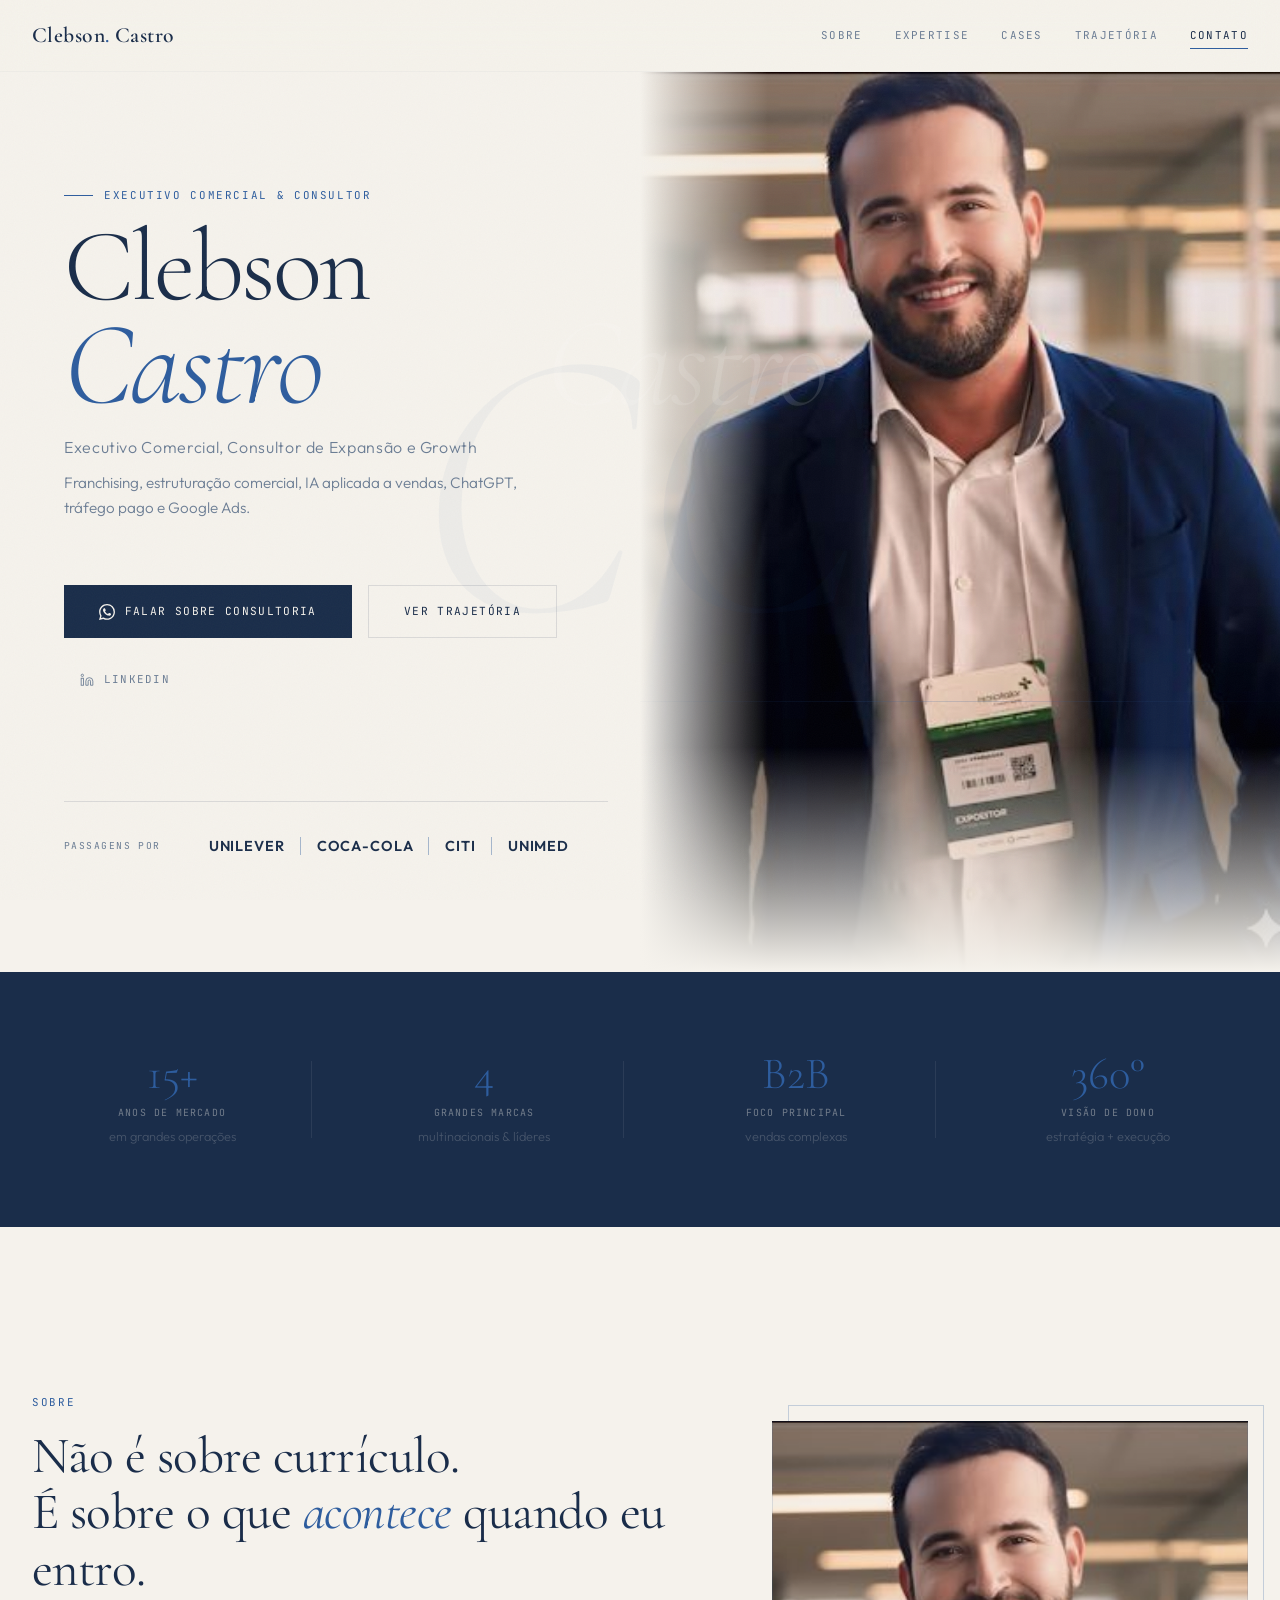
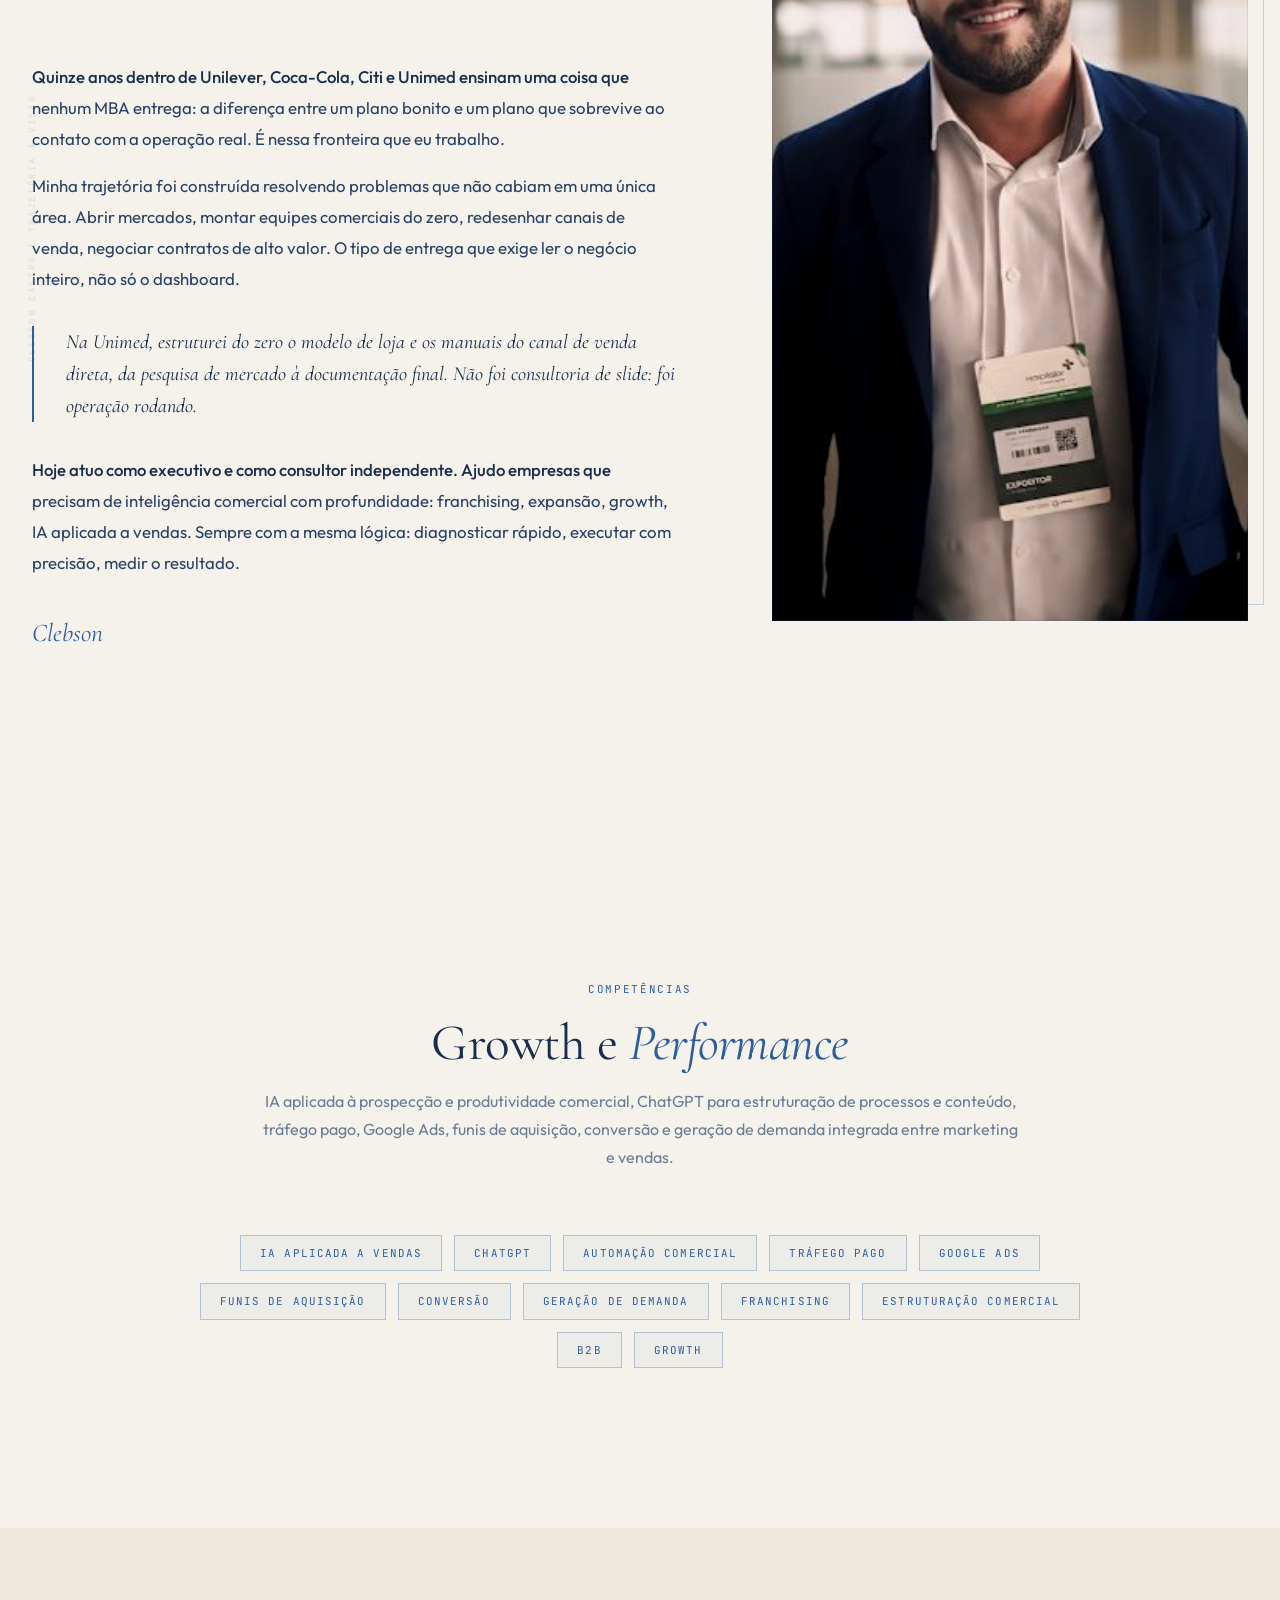
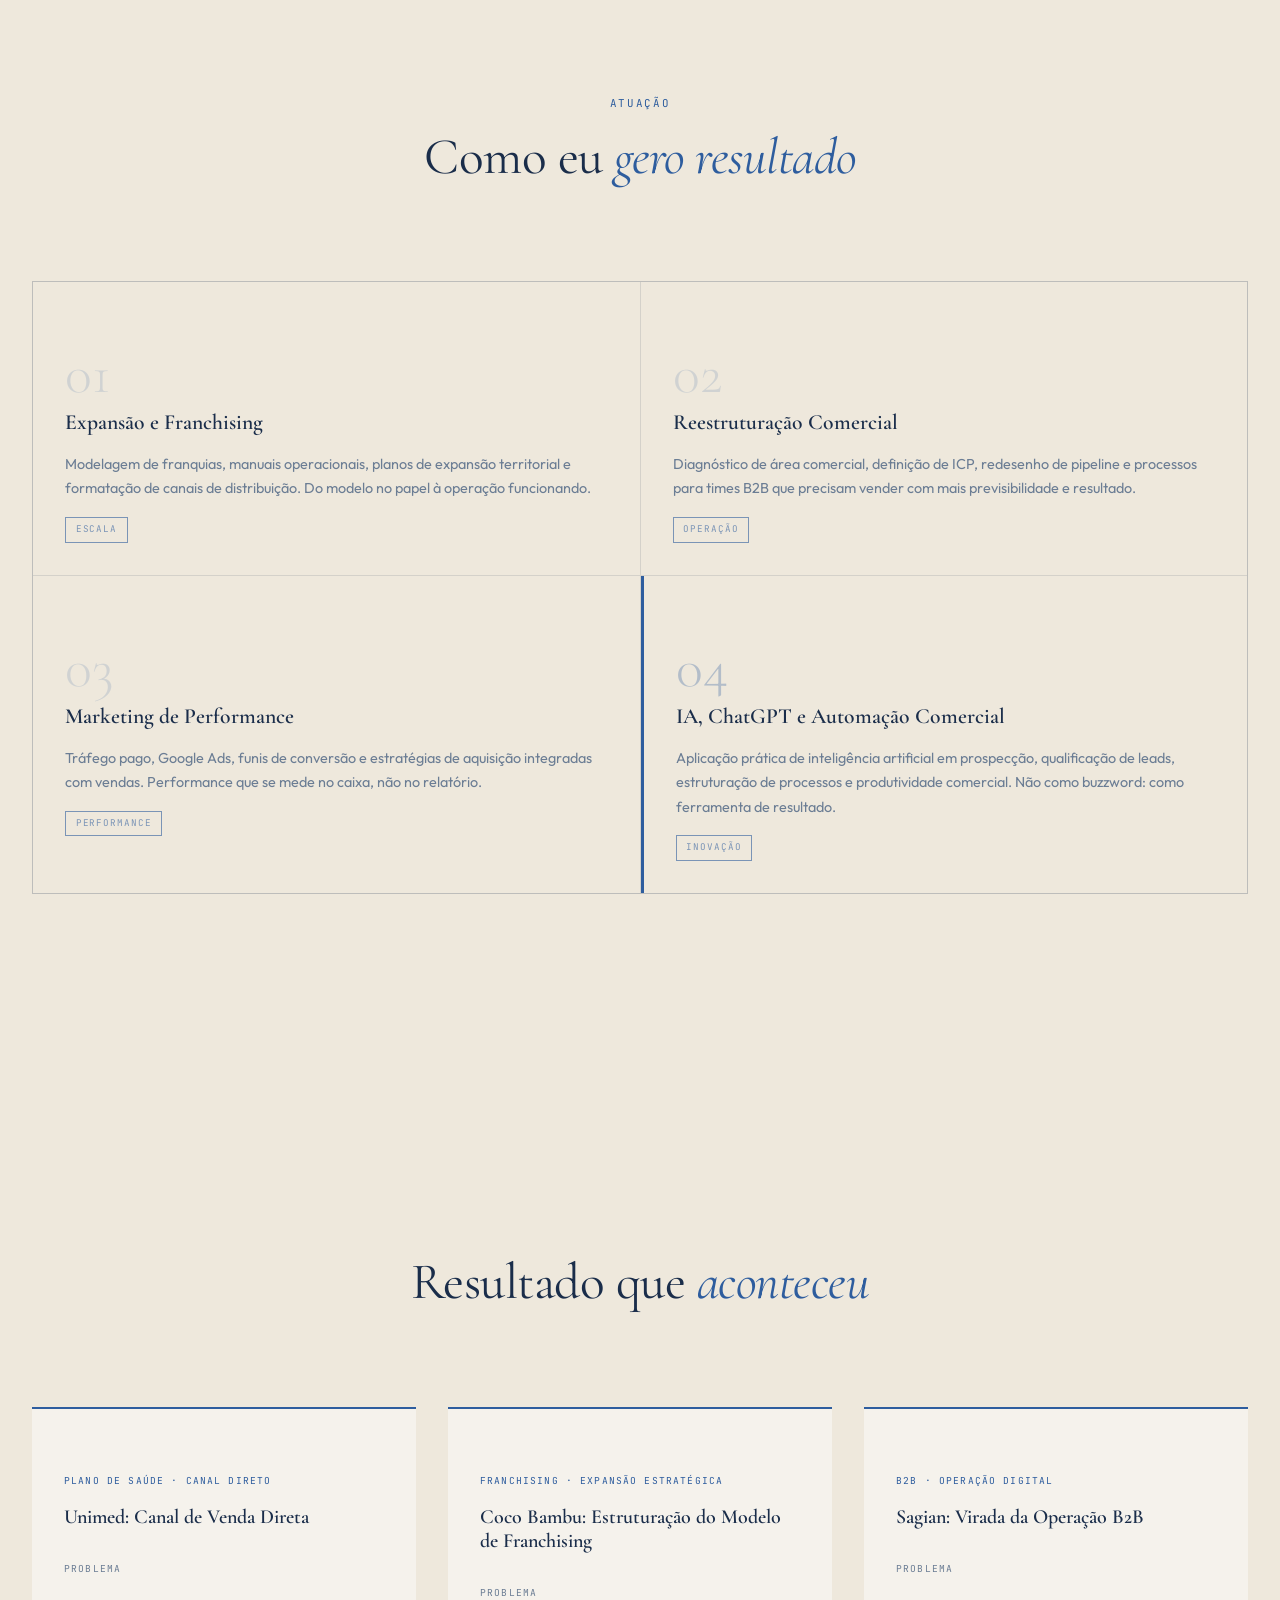
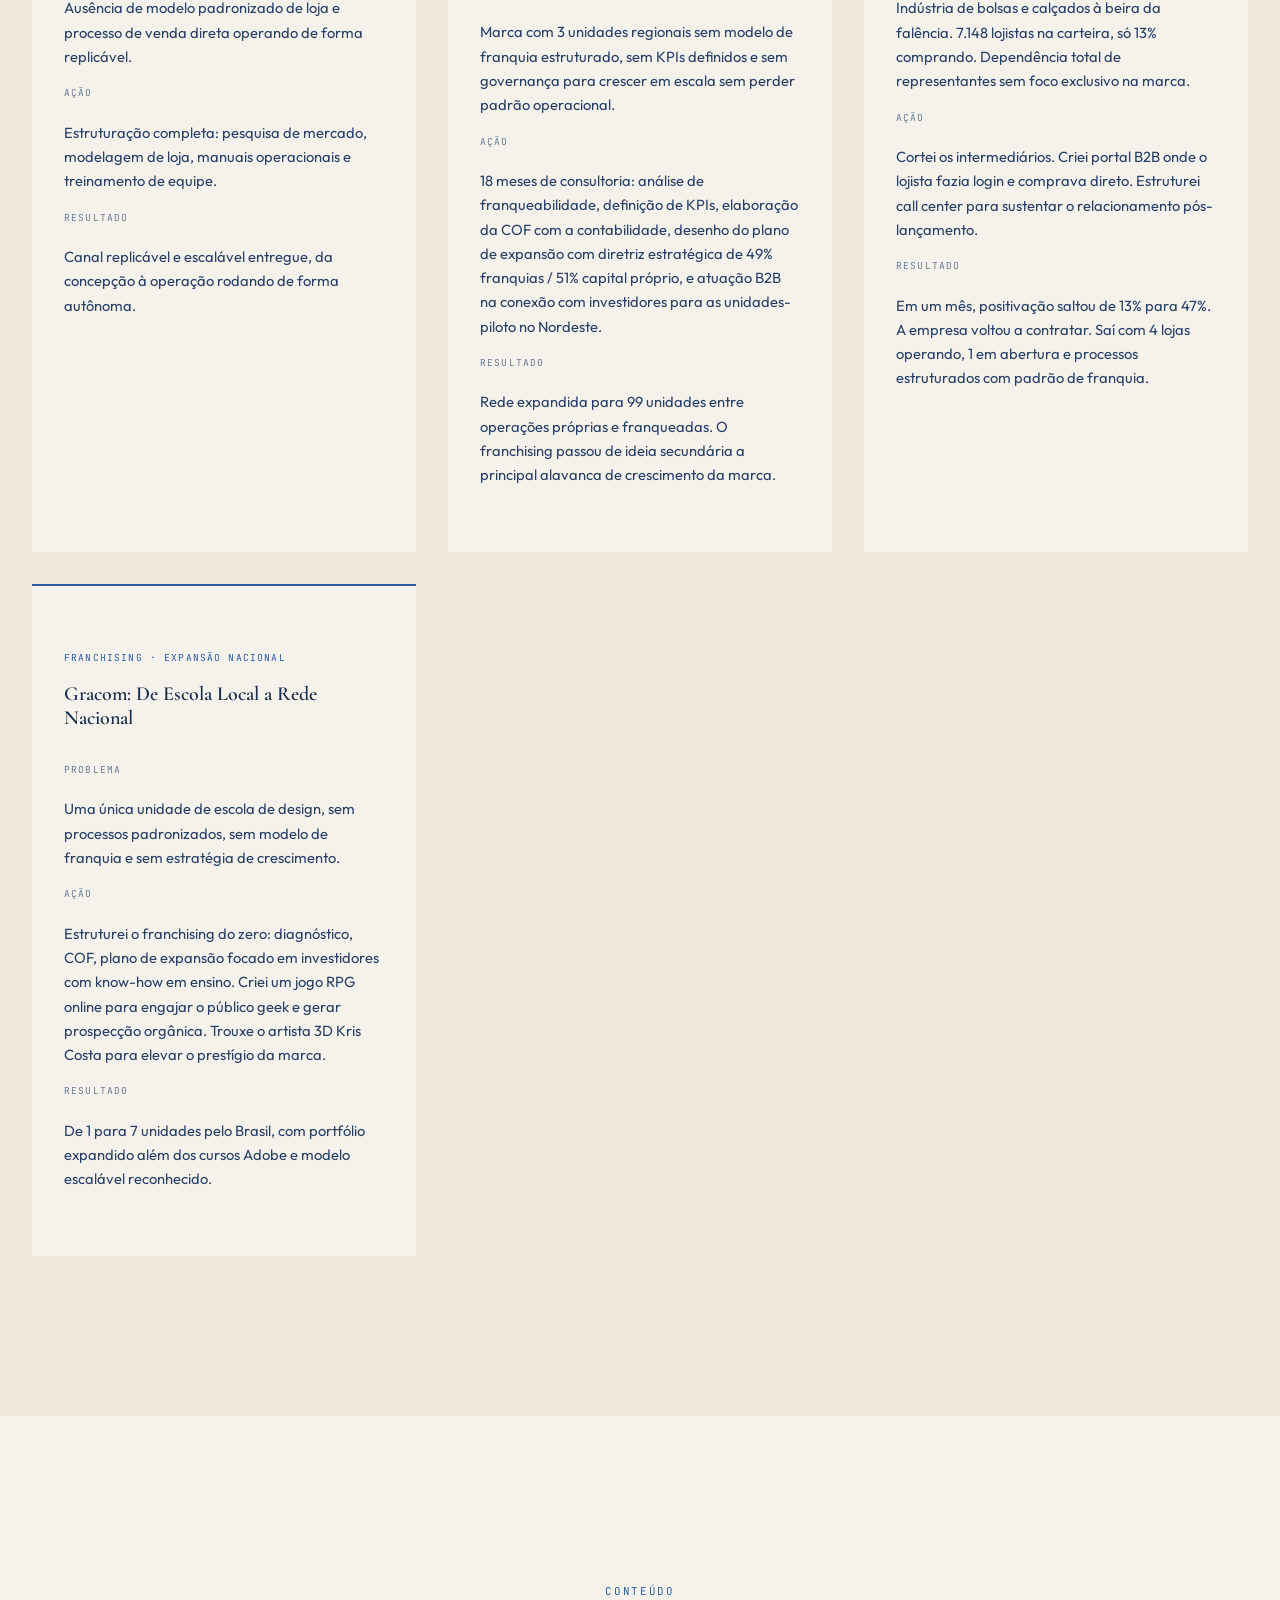
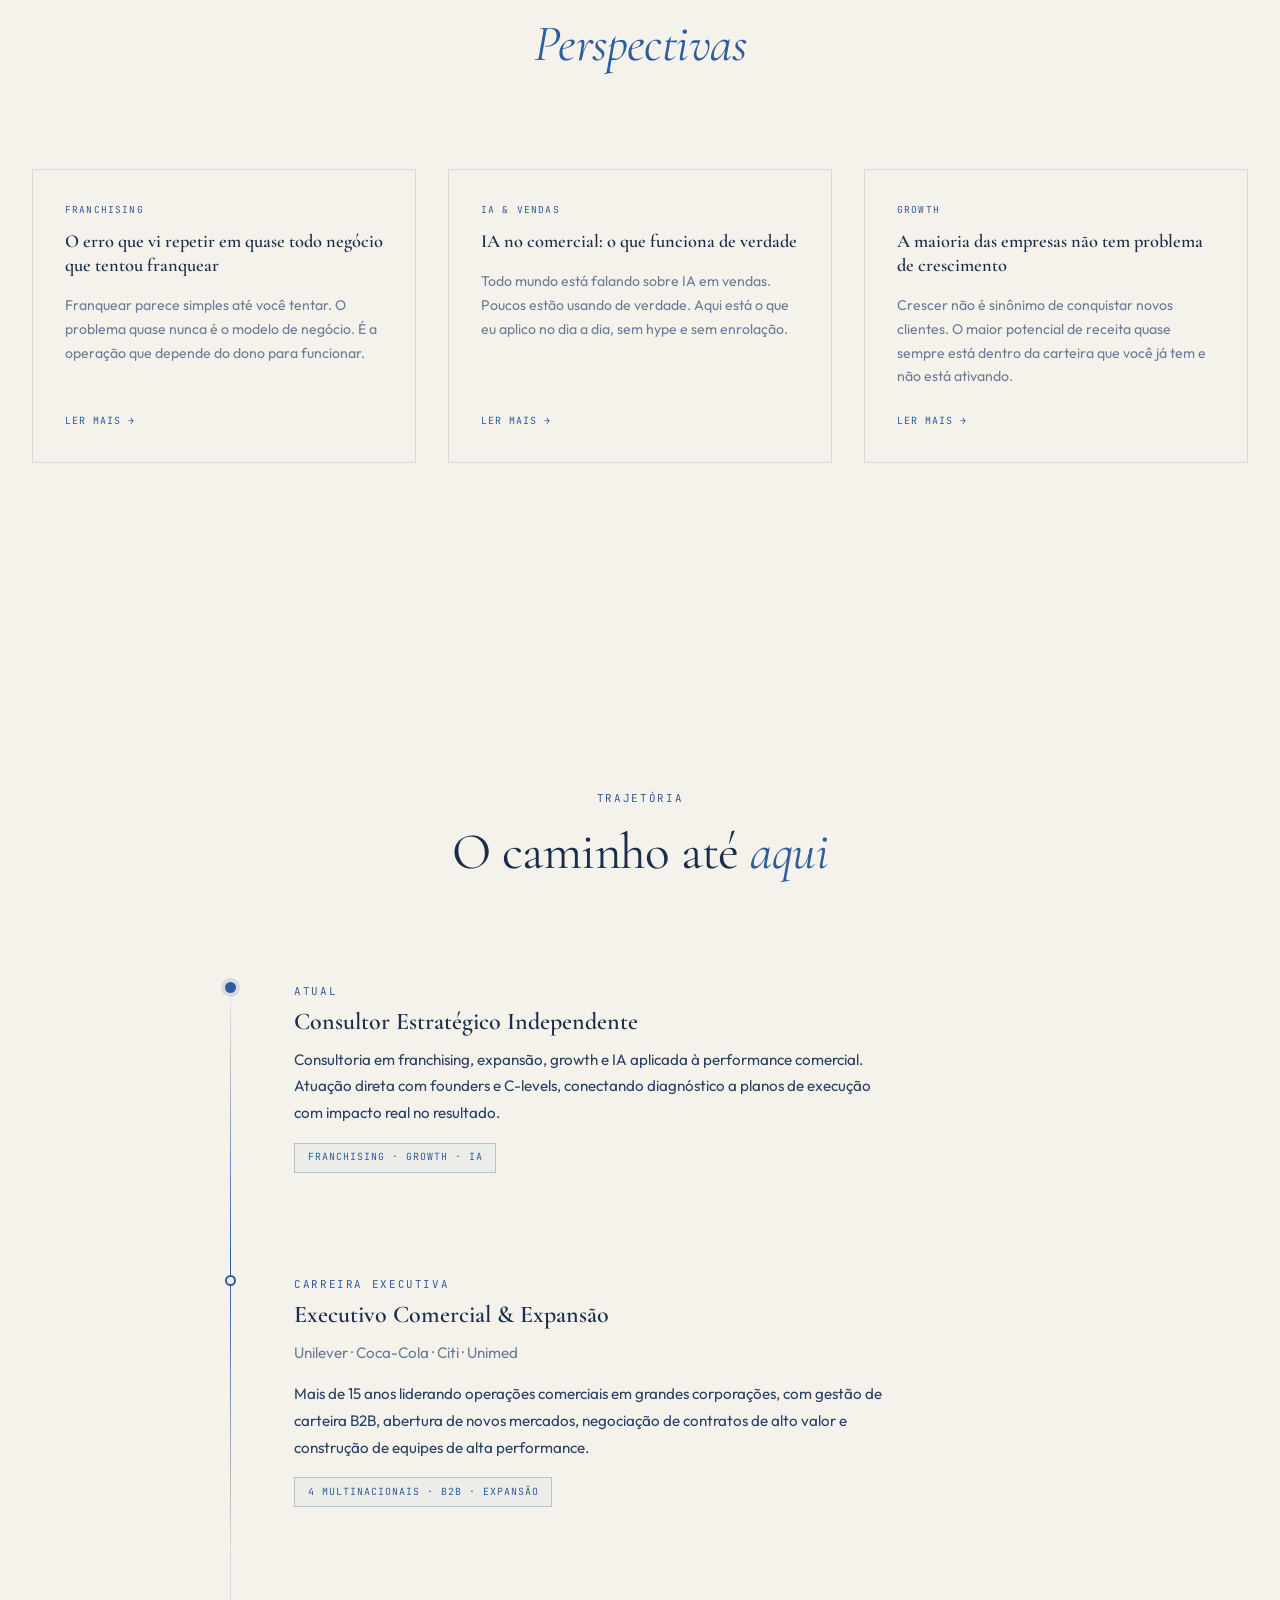
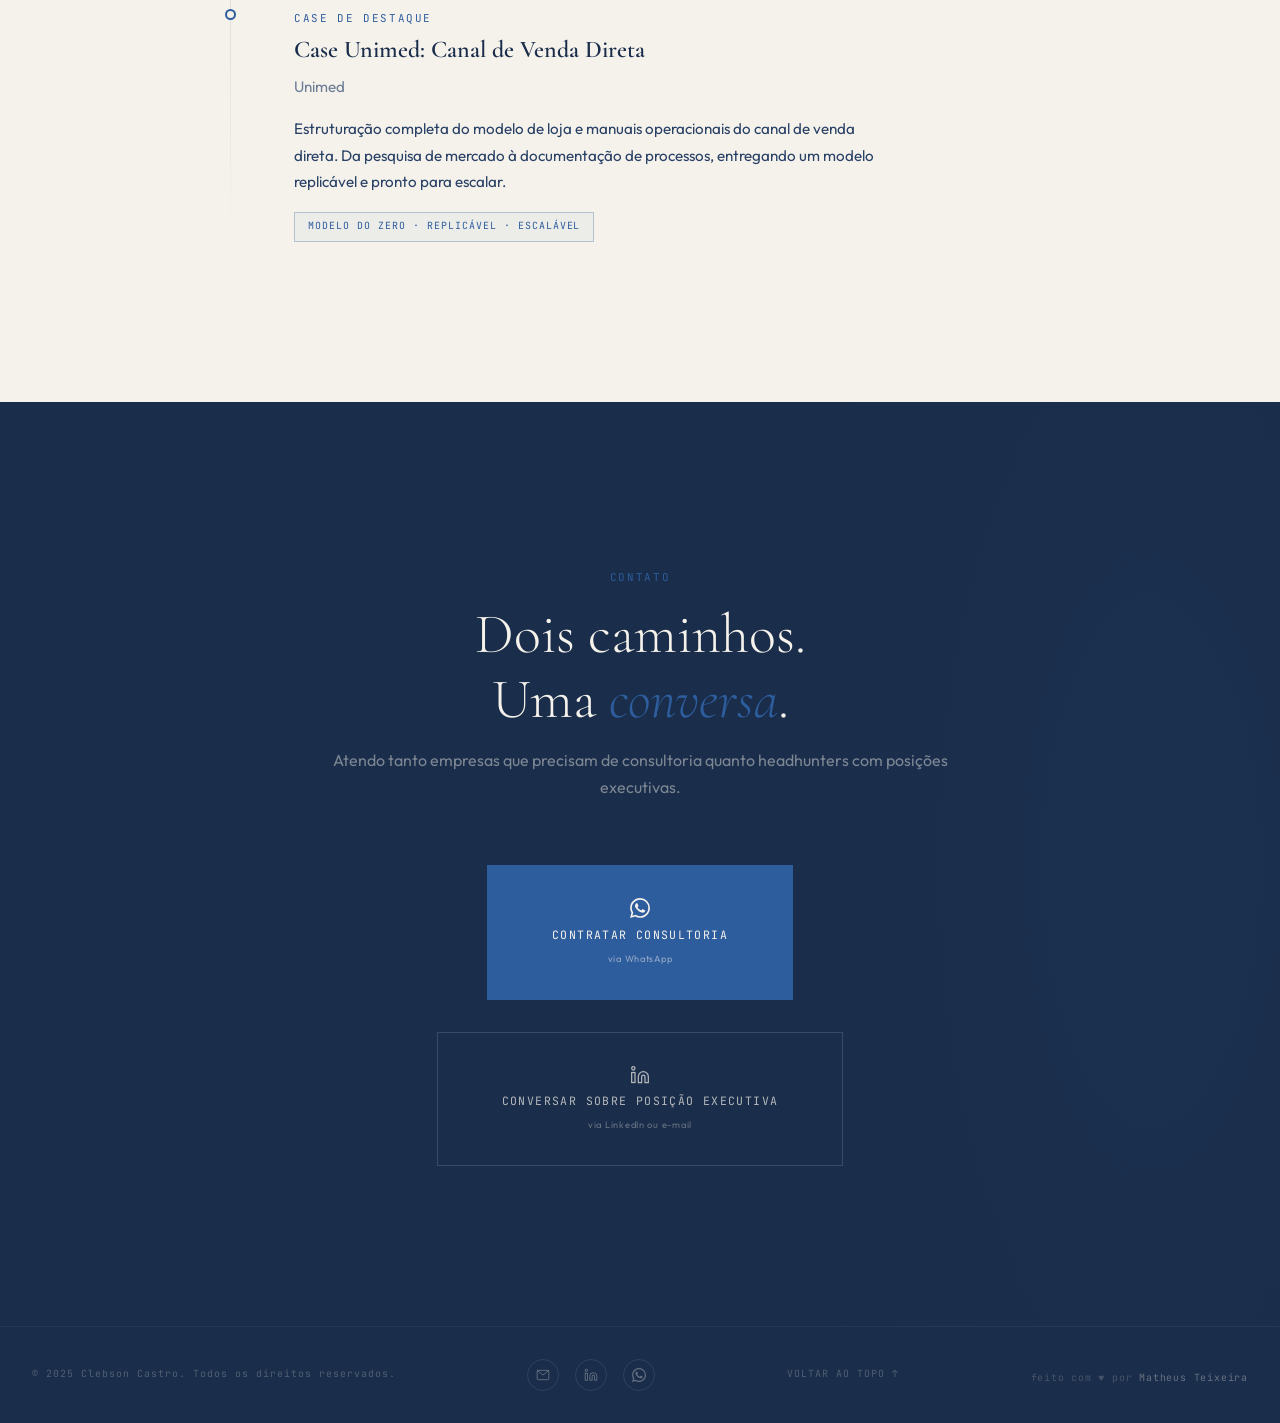
==== commit b15d4694: "feat: linkedin profile, artigos, banners e SEO completo - README com perfil LinkedIn otimizado (head" ====
--- a/index.html
+++ b/index.html
@@ -3,7 +3,7 @@
 
 <head>
   <meta charset="UTF-8">
-  <meta name="viewport" content="width=device-width, initial-scale=1.0">
+  <meta name="viewport" content="width=device-width, initial-scale=1.0, viewport-fit=cover">
   <title>Clebson Castro — Consultor Estratégico & Executivo Comercial | Franchising, B2B, Growth</title>
   <meta name="description"
     content="Clebson Castro — Consultor Estratégico e Executivo Comercial com 15+ anos em Unilever, Coca-Cola, Citi e Unimed. Especialista em Franchising, Expansão B2B, Growth e IA aplicada à performance comercial.">
@@ -17,7 +17,7 @@
   <meta property="og:title" content="Clebson Castro — Consultor Estratégico & Executivo Comercial">
   <meta property="og:description"
     content="Estratégia que vira resultado. 15+ anos em Unilever, Coca-Cola, Citi e Unimed. Franchising, Expansão B2B, Growth e IA aplicada.">
-  <meta property="og:image" content="images/cleberson.jpeg">
+  <meta property="og:image" content="https://clebsoncastro.com.br/images/og-index.png">
   <meta property="og:image:width" content="1200">
   <meta property="og:image:height" content="630">
   <meta property="og:image:alt" content="Clebson Castro — Consultor Estratégico e Executivo Comercial">
@@ -32,7 +32,7 @@
   <meta name="twitter:title" content="Clebson Castro — Consultor Estratégico & Executivo Comercial">
   <meta name="twitter:description"
     content="Estratégia que vira resultado. 15+ anos em Unilever, Coca-Cola, Citi e Unimed. Franchising, B2B, Growth.">
-  <meta name="twitter:image" content="images/cleberson.jpeg">
+  <meta name="twitter:image" content="https://clebsoncastro.com.br/images/og-index.png">
   <meta name="twitter:image:alt" content="Clebson Castro — Consultor Estratégico e Executivo Comercial">
 
   <!-- Google Fonts -->
@@ -156,7 +156,7 @@
 
         <div class="hero__ctas">
           <!-- SUBSTITUIR: href com o número do WhatsApp real -->
-          <a href="https://wa.me/5500000000000" target="_blank" rel="noopener" class="btn btn--primary">
+          <a href="https://wa.me/5511945125351" target="_blank" rel="noopener" class="btn btn--primary">
             <svg width="16" height="16" viewBox="0 0 24 24" fill="currentColor">
               <path
                 d="M17.472 14.382c-.297-.149-1.758-.867-2.03-.967-.273-.099-.471-.148-.67.15-.197.297-.767.966-.94 1.164-.173.199-.347.223-.644.075-.297-.15-1.255-.463-2.39-1.475-.883-.788-1.48-1.761-1.653-2.059-.173-.297-.018-.458.13-.606.134-.133.298-.347.446-.52.149-.174.198-.298.298-.497.099-.198.05-.371-.025-.52-.075-.149-.669-1.612-.916-2.207-.242-.579-.487-.5-.669-.51l-.57-.01c-.198 0-.52.074-.792.372-.272.297-1.04 1.016-1.04 2.479 0 1.462 1.065 2.875 1.213 3.074.149.198 2.096 3.2 5.077 4.487.709.306 1.262.489 1.694.625.712.227 1.36.195 1.871.118.571-.085 1.758-.719 2.006-1.413.248-.694.248-1.289.173-1.413-.074-.124-.272-.198-.57-.347m-5.421 7.403h-.004a9.87 9.87 0 01-5.031-1.378l-.361-.214-3.741.982.998-3.648-.235-.374a9.86 9.86 0 01-1.51-5.26c.001-5.45 4.436-9.884 9.888-9.884 2.64 0 5.122 1.03 6.988 2.898a9.825 9.825 0 012.893 6.994c-.003 5.45-4.437 9.884-9.885 9.884m8.413-18.297A11.815 11.815 0 0012.05 0C5.495 0 .16 5.335.157 11.892c0 2.096.547 4.142 1.588 5.945L.057 24l6.305-1.654a11.882 11.882 0 005.683 1.448h.005c6.554 0 11.89-5.335 11.893-11.893a11.821 11.821 0 00-3.48-8.413z" />
@@ -385,9 +385,32 @@
             </dl>
           </div>
 
-          <!-- AGUARDANDO CONTEÚDO -->
-          <div class="cases__card cases__card--placeholder reveal">
-            <span class="cases__placeholder-text">Case em breve</span>
+          <!-- Sagian -->
+          <div class="cases__card reveal">
+            <span class="cases__card-tag">B2B · Operação Digital</span>
+            <h3 class="cases__card-title">Sagian: Virada da Operação B2B</h3>
+            <dl class="cases__flow">
+              <dt>Problema</dt>
+              <dd>Indústria de bolsas e calçados à beira da falência. 7.148 lojistas na carteira, só 13% comprando. Dependência total de representantes sem foco exclusivo na marca.</dd>
+              <dt>Ação</dt>
+              <dd>Cortei os intermediários. Criei portal B2B onde o lojista fazia login e comprava direto. Estruturei call center para sustentar o relacionamento pós-lançamento.</dd>
+              <dt>Resultado</dt>
+              <dd>Em um mês, positivação saltou de 13% para 47%. A empresa voltou a contratar. Saí com 4 lojas operando, 1 em abertura e processos estruturados com padrão de franquia.</dd>
+            </dl>
+          </div>
+
+          <!-- Gracom -->
+          <div class="cases__card reveal">
+            <span class="cases__card-tag">Franchising · Expansão Nacional</span>
+            <h3 class="cases__card-title">Gracom: De Escola Local a Rede Nacional</h3>
+            <dl class="cases__flow">
+              <dt>Problema</dt>
+              <dd>Uma única unidade de escola de design, sem processos padronizados, sem modelo de franquia e sem estratégia de crescimento.</dd>
+              <dt>Ação</dt>
+              <dd>Estruturei o franchising do zero: diagnóstico, COF, plano de expansão focado em investidores com know-how em ensino. Criei um jogo RPG online para engajar o público geek e gerar prospecção orgânica. Trouxe o artista 3D Kris Costa para elevar o prestígio da marca.</dd>
+              <dt>Resultado</dt>
+              <dd>De 1 para 7 unidades pelo Brasil, com portfólio expandido além dos cursos Adobe e modelo escalável reconhecido.</dd>
+            </dl>
           </div>
 
         </div>
@@ -404,28 +427,25 @@
 
         <div class="insights__grid" data-stagger>
 
-          <!-- AGUARDANDO CONTEÚDO -->
-          <article class="insights__card insights__card--placeholder reveal">
+          <article class="insights__card reveal">
             <span class="insights__card-theme">Franchising</span>
-            <h3 class="insights__card-title">Em breve</h3>
-            <p class="insights__card-desc">Conteúdo a publicar.</p>
-            <a href="#" class="insights__card-link">Ler mais &rarr;</a>
+            <h3 class="insights__card-title">O erro que vi repetir em quase todo negócio que tentou franquear</h3>
+            <p class="insights__card-desc">Franquear parece simples até você tentar. O problema quase nunca é o modelo de negócio. É a operação que depende do dono para funcionar.</p>
+            <a href="artigo-franchising.html" class="insights__card-link">Ler mais &rarr;</a>
           </article>
 
-          <!-- AGUARDANDO CONTEÚDO -->
-          <article class="insights__card insights__card--placeholder reveal">
+          <article class="insights__card reveal">
             <span class="insights__card-theme">IA & Vendas</span>
-            <h3 class="insights__card-title">Em breve</h3>
-            <p class="insights__card-desc">Conteúdo a publicar.</p>
-            <a href="#" class="insights__card-link">Ler mais &rarr;</a>
+            <h3 class="insights__card-title">IA no comercial: o que funciona de verdade</h3>
+            <p class="insights__card-desc">Todo mundo está falando sobre IA em vendas. Poucos estão usando de verdade. Aqui está o que eu aplico no dia a dia, sem hype e sem enrolação.</p>
+            <a href="artigo-ia-vendas.html" class="insights__card-link">Ler mais &rarr;</a>
           </article>
 
-          <!-- AGUARDANDO CONTEÚDO -->
-          <article class="insights__card insights__card--placeholder reveal">
+          <article class="insights__card reveal">
             <span class="insights__card-theme">Growth</span>
-            <h3 class="insights__card-title">Em breve</h3>
-            <p class="insights__card-desc">Conteúdo a publicar.</p>
-            <a href="#" class="insights__card-link">Ler mais &rarr;</a>
+            <h3 class="insights__card-title">A maioria das empresas não tem problema de crescimento</h3>
+            <p class="insights__card-desc">Crescer não é sinônimo de conquistar novos clientes. O maior potencial de receita quase sempre está dentro da carteira que você já tem e não está ativando.</p>
+            <a href="artigo-growth.html" class="insights__card-link">Ler mais &rarr;</a>
           </article>
 
         </div>
@@ -490,7 +510,7 @@
 
         <div class="contact__doors reveal">
           <!-- SUBSTITUIR: href com o número do WhatsApp real -->
-          <a href="https://wa.me/5500000000000" target="_blank" rel="noopener" class="btn--door btn--door--primary">
+          <a href="https://wa.me/5511945125351" target="_blank" rel="noopener" class="btn--door btn--door--primary">
             <svg width="20" height="20" viewBox="0 0 24 24" fill="currentColor">
               <path
                 d="M17.472 14.382c-.297-.149-1.758-.867-2.03-.967-.273-.099-.471-.148-.67.15-.197.297-.767.966-.94 1.164-.173.199-.347.223-.644.075-.297-.15-1.255-.463-2.39-1.475-.883-.788-1.48-1.761-1.653-2.059-.173-.297-.018-.458.13-.606.134-.133.298-.347.446-.52.149-.174.198-.298.298-.497.099-.198.05-.371-.025-.52-.075-.149-.669-1.612-.916-2.207-.242-.579-.487-.5-.669-.51l-.57-.01c-.198 0-.52.074-.792.372-.272.297-1.04 1.016-1.04 2.479 0 1.462 1.065 2.875 1.213 3.074.149.198 2.096 3.2 5.077 4.487.709.306 1.262.489 1.694.625.712.227 1.36.195 1.871.118.571-.085 1.758-.719 2.006-1.413.248-.694.248-1.289.173-1.413-.074-.124-.272-.198-.57-.347m-5.421 7.403h-.004a9.87 9.87 0 01-5.031-1.378l-.361-.214-3.741.982.998-3.648-.235-.374a9.86 9.86 0 01-1.51-5.26c.001-5.45 4.436-9.884 9.888-9.884 2.64 0 5.122 1.03 6.988 2.898a9.825 9.825 0 012.893 6.994c-.003 5.45-4.437 9.884-9.885 9.884m8.413-18.297A11.815 11.815 0 0012.05 0C5.495 0 .16 5.335.157 11.892c0 2.096.547 4.142 1.588 5.945L.057 24l6.305-1.654a11.882 11.882 0 005.683 1.448h.005c6.554 0 11.89-5.335 11.893-11.893a11.821 11.821 0 00-3.48-8.413z" />
@@ -521,7 +541,7 @@
       <span class="footer__copy">&copy; 2025 Clebson Castro. Todos os direitos reservados.</span>
       <div class="footer__links">
         <!-- SUBSTITUIR: hrefs reais -->
-        <a href="mailto:seuemail@exemplo.com" class="footer__icon" aria-label="E-mail">
+        <a href="mailto:contato@clebsoncastro.com.br" class="footer__icon" aria-label="E-mail">
           <svg width="14" height="14" viewBox="0 0 24 24" fill="none" stroke="currentColor" stroke-width="1.5">
             <rect x="2" y="4" width="20" height="16" rx="2" />
             <path d="m2 4 10 8 10-8" />
@@ -535,7 +555,7 @@
             <circle cx="4" cy="4" r="2" />
           </svg>
         </a>
-        <a href="https://wa.me/5500000000000" target="_blank" rel="noopener" class="footer__icon" aria-label="WhatsApp">
+        <a href="https://wa.me/5511945125351" target="_blank" rel="noopener" class="footer__icon" aria-label="WhatsApp">
           <svg width="14" height="14" viewBox="0 0 24 24" fill="currentColor">
             <path
               d="M17.472 14.382c-.297-.149-1.758-.867-2.03-.967-.273-.099-.471-.148-.67.15-.197.297-.767.966-.94 1.164-.173.199-.347.223-.644.075-.297-.15-1.255-.463-2.39-1.475-.883-.788-1.48-1.761-1.653-2.059-.173-.297-.018-.458.13-.606.134-.133.298-.347.446-.52.149-.174.198-.298.298-.497.099-.198.05-.371-.025-.52-.075-.149-.669-1.612-.916-2.207-.242-.579-.487-.5-.669-.51l-.57-.01c-.198 0-.52.074-.792.372-.272.297-1.04 1.016-1.04 2.479 0 1.462 1.065 2.875 1.213 3.074.149.198 2.096 3.2 5.077 4.487.709.306 1.262.489 1.694.625.712.227 1.36.195 1.871.118.571-.085 1.758-.719 2.006-1.413.248-.694.248-1.289.173-1.413-.074-.124-.272-.198-.57-.347m-5.421 7.403h-.004a9.87 9.87 0 01-5.031-1.378l-.361-.214-3.741.982.998-3.648-.235-.374a9.86 9.86 0 01-1.51-5.26c.001-5.45 4.436-9.884 9.888-9.884 2.64 0 5.122 1.03 6.988 2.898a9.825 9.825 0 012.893 6.994c-.003 5.45-4.437 9.884-9.885 9.884m8.413-18.297A11.815 11.815 0 0012.05 0C5.495 0 .16 5.335.157 11.892c0 2.096.547 4.142 1.588 5.945L.057 24l6.305-1.654a11.882 11.882 0 005.683 1.448h.005c6.554 0 11.89-5.335 11.893-11.893a11.821 11.821 0 00-3.48-8.413z" />
--- a/css/style.css
+++ b/css/style.css
@@ -158,6 +158,7 @@
   left: 0;
   right: 0;
   z-index: 1000;
+  padding-top: env(safe-area-inset-top);
   height: var(--nav-height);
   display: flex;
   align-items: center;
@@ -1349,6 +1350,7 @@
   background: var(--color-ink);
   border-top: 1px solid rgba(245, 242, 236, 0.05);
   padding: var(--space-md) 0;
+  padding-bottom: calc(var(--space-md) + env(safe-area-inset-bottom));
 }
 
 .footer .container {
@@ -1420,6 +1422,8 @@
 }
 
 /* ===== RESPONSIVE ===== */
+
+/* ---- TABLET (≤1024px) ---- */
 @media (max-width: 1024px) {
   .hero {
     grid-template-columns: 1fr;
@@ -1477,22 +1481,42 @@
   }
 }
 
+/* ---- MOBILE (≤768px) ---- */
 @media (max-width: 768px) {
   :root {
-    --space-lg: 3rem;
-    --space-xl: 4.5rem;
-    --space-2xl: 6rem;
+    --space-lg: 2.75rem;
+    --space-xl: 4rem;
+    --space-2xl: 5.5rem;
+  }
+
+  /* Container mais justo */
+  .container {
+    padding: 0 1.5rem;
+  }
+
+  /* Nav — toggle com tap target adequado */
+  .nav__toggle {
+    display: flex;
+    padding: 10px 8px;
+    margin-right: -8px;
+    min-width: 44px;
+    min-height: 44px;
+    align-items: center;
+    justify-content: center;
   }
 
   .nav__links {
     position: fixed;
-    inset: 0;
-    background: rgba(245, 242, 236, 0.98);
-    backdrop-filter: blur(20px);
-    -webkit-backdrop-filter: blur(20px);
+    top: 0;
+    left: 0;
+    right: 0;
+    bottom: 0;
+    z-index: 1002;
+    background-color: var(--color-cream);
     flex-direction: column;
     justify-content: center;
-    gap: var(--space-lg);
+    align-items: center;
+    gap: 0;
     opacity: 0;
     visibility: hidden;
     transition: opacity var(--duration-fast) var(--ease-out),
@@ -1505,25 +1529,62 @@
   }
 
   .nav__links .nav__link {
-    font-size: 1rem;
+    font-size: 0.78rem;
     letter-spacing: 0.2em;
-  }
-
-  .nav__toggle {
+    padding: 1.1rem 2rem;  /* tap target generoso */
+    width: 100%;
+    text-align: center;
+    border-bottom: 1px solid var(--color-line-light);
+  }
+
+  .nav__links .nav__link:first-child {
+    border-top: 1px solid var(--color-line-light);
+  }
+
+  /* Hero — foto acima, conteúdo abaixo */
+  .hero {
     display: flex;
-  }
-
-  .stats .container {
-    grid-template-columns: repeat(2, 1fr);
-    gap: var(--space-sm);
-  }
-
-  .stat:not(:last-child)::after {
-    display: none;
-  }
-
-  .expertise__grid {
-    grid-template-columns: 1fr;
+    flex-direction: column;
+  }
+
+  .hero__image-col {
+    order: 0;
+    height: 52vw;
+    min-height: 240px;
+    max-height: 360px;
+    clip-path: none;
+    animation-name: fadeIn;
+  }
+
+  .hero__image-col::before {
+    background: linear-gradient(to bottom, var(--color-cream) 0%, transparent 25%),
+                linear-gradient(to top, var(--color-cream) 15%, transparent 55%);
+  }
+
+  .hero__content {
+    order: 1;
+    padding: var(--space-md) 1.5rem var(--space-lg);
+  }
+
+  .hero__tagline {
+    margin-bottom: var(--space-md);
+    max-width: 100%;
+  }
+
+  .hero__ctas {
+    margin-bottom: var(--space-md);
+    gap: 0.75rem;
+    flex-wrap: wrap;
+  }
+
+  .hero__monogram {
+    font-size: 10rem;
+  }
+
+  .hero__credentials {
+    flex-direction: column;
+    align-items: flex-start;
+    gap: 0.75rem;
   }
 
   .hero__logos {
@@ -1536,26 +1597,114 @@
     padding: 0.2rem var(--space-sm);
   }
 
-  .hero__monogram {
-    font-size: 10rem;
-  }
-
+  /* Stats — 2×2 limpo */
+  .stats .container {
+    grid-template-columns: repeat(2, 1fr);
+    gap: 1px;
+    background: rgba(245, 242, 236, 0.06);
+  }
+
+  .stat {
+    padding: var(--space-md) var(--space-sm);
+    background: var(--color-ink);
+  }
+
+  .stat:not(:last-child)::after {
+    display: none;
+  }
+
+  /* About */
+  .about__text p {
+    font-size: 1rem;
+    line-height: 1.8;
+  }
+
+  .about__highlight {
+    padding-left: var(--space-sm);
+  }
+
+  .about__highlight p {
+    font-size: 1.1rem !important;
+  }
+
+  /* Competências — pills centralizadas */
+  .competencies__header {
+    text-align: center;
+  }
+
+  .competencies__intro {
+    text-align: left;
+  }
+
+  .competencies__pills {
+    justify-content: flex-start;
+  }
+
+  /* Expertise — 1 coluna com divisão por linha */
+  .expertise__grid {
+    grid-template-columns: 1fr;
+    gap: 0;
+  }
+
+  .expertise__card {
+    border-left: none !important;
+    border-top: 1px solid var(--color-line-light);
+    padding: var(--space-md);
+  }
+
+  .expertise__card--featured {
+    border-left: 3px solid var(--color-gold) !important;
+  }
+
+  /* Cases */
+  .cases__grid,
+  .insights__grid {
+    grid-template-columns: 1fr;
+  }
+
+  .cases__card {
+    padding: var(--space-md) 1.25rem;
+  }
+
+  /* Timeline — margem ajustada */
+  .timeline {
+    padding-left: 2.25rem;
+  }
+
+  .timeline__dot {
+    left: calc(-2.25rem - 5px);
+    width: 9px;
+    height: 9px;
+  }
+
+  .timeline__title {
+    font-size: 1.25rem;
+  }
+
+  .timeline__desc {
+    max-width: 100%;
+  }
+
+  /* Contato — botões empilhados e cheios */
   .contact__buttons,
   .contact__doors {
     flex-direction: column;
-    align-items: center;
-  }
-
-  .cases__grid,
-  .insights__grid {
-    grid-template-columns: 1fr;
+    align-items: stretch;
+    width: 100%;
+    max-width: 340px;
+    margin-left: auto;
+    margin-right: auto;
+    gap: 0.75rem;
   }
 
   .btn--door {
     width: 100%;
     min-width: unset;
-  }
-
+    justify-content: center;
+    text-align: center;
+  }
+
+  /* Footer */
   .footer .container {
     flex-direction: column;
     gap: var(--space-sm);
@@ -1563,11 +1712,25 @@
   }
 }
 
+/* ---- SMALL MOBILE (≤480px) ---- */
 @media (max-width: 480px) {
+  :root {
+    --space-lg: 2.25rem;
+    --space-xl: 3.5rem;
+    --space-2xl: 5rem;
+  }
+
+  .container {
+    padding: 0 1.25rem;
+  }
+
   .hero__image-col {
-    height: 45vh;
-  }
-
+    height: 48vw;
+    min-height: 200px;
+    max-height: 300px;
+  }
+
+  /* CTAs empilhados e cheios */
   .hero__ctas {
     flex-direction: column;
     align-items: stretch;
@@ -1575,6 +1738,7 @@
 
   .btn {
     justify-content: center;
+    min-height: 48px;  /* tap target iOS/Android */
   }
 
   .btn--contact,
@@ -1583,14 +1747,35 @@
     justify-content: center;
   }
 
-  .hero__credentials {
-    flex-direction: column;
-    align-items: flex-start;
-    gap: var(--space-sm);
-  }
-
   .hero__monogram {
     display: none;
+  }
+
+  /* Stats — números menores mas legíveis */
+  .stat__value {
+    font-size: clamp(1.75rem, 8vw, 2.5rem);
+  }
+
+  /* Cases DL */
+  .cases__flow {
+    gap: 0.6rem;
+  }
+
+  .cases__flow dd {
+    font-size: 0.9rem;
+  }
+
+  /* Timeline compacta */
+  .timeline {
+    padding-left: 2rem;
+  }
+
+  .timeline__dot {
+    left: calc(-2rem - 5px);
+  }
+
+  .timeline__desc {
+    font-size: 0.9rem;
   }
 }
 
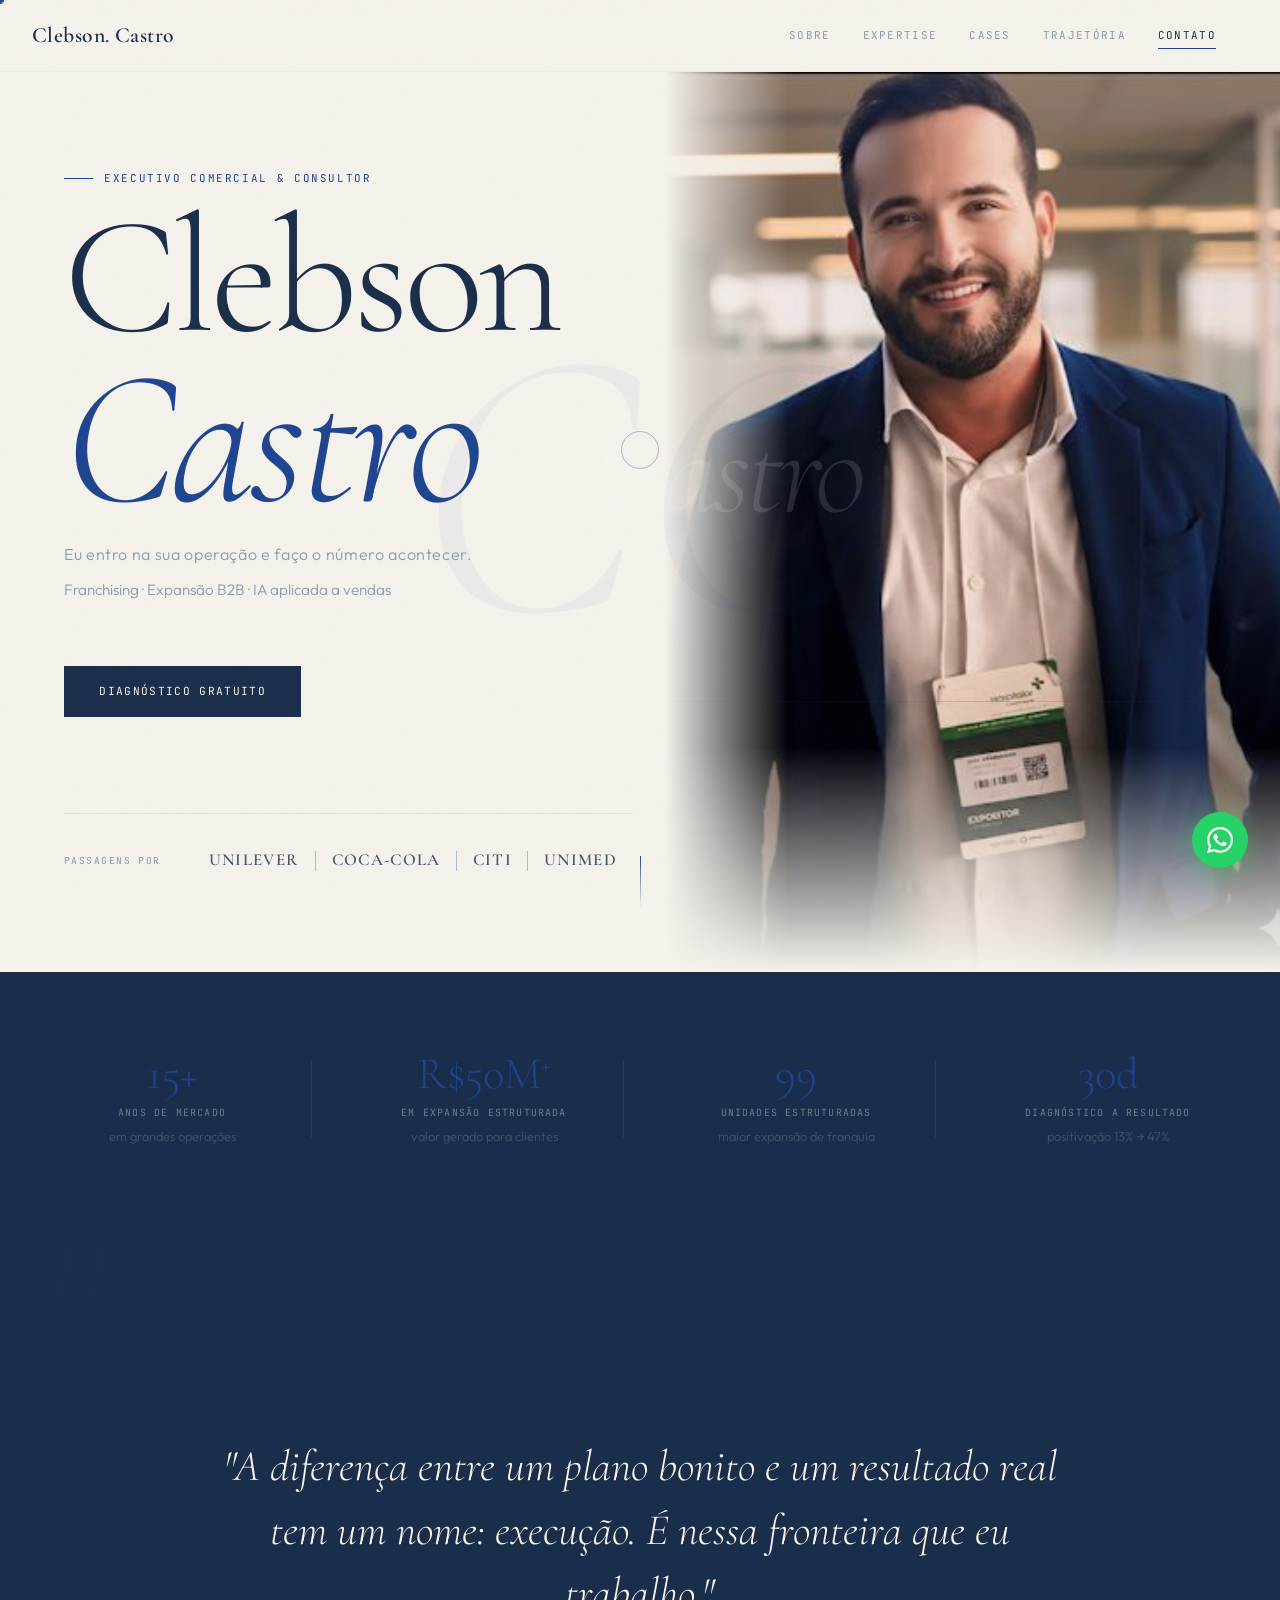
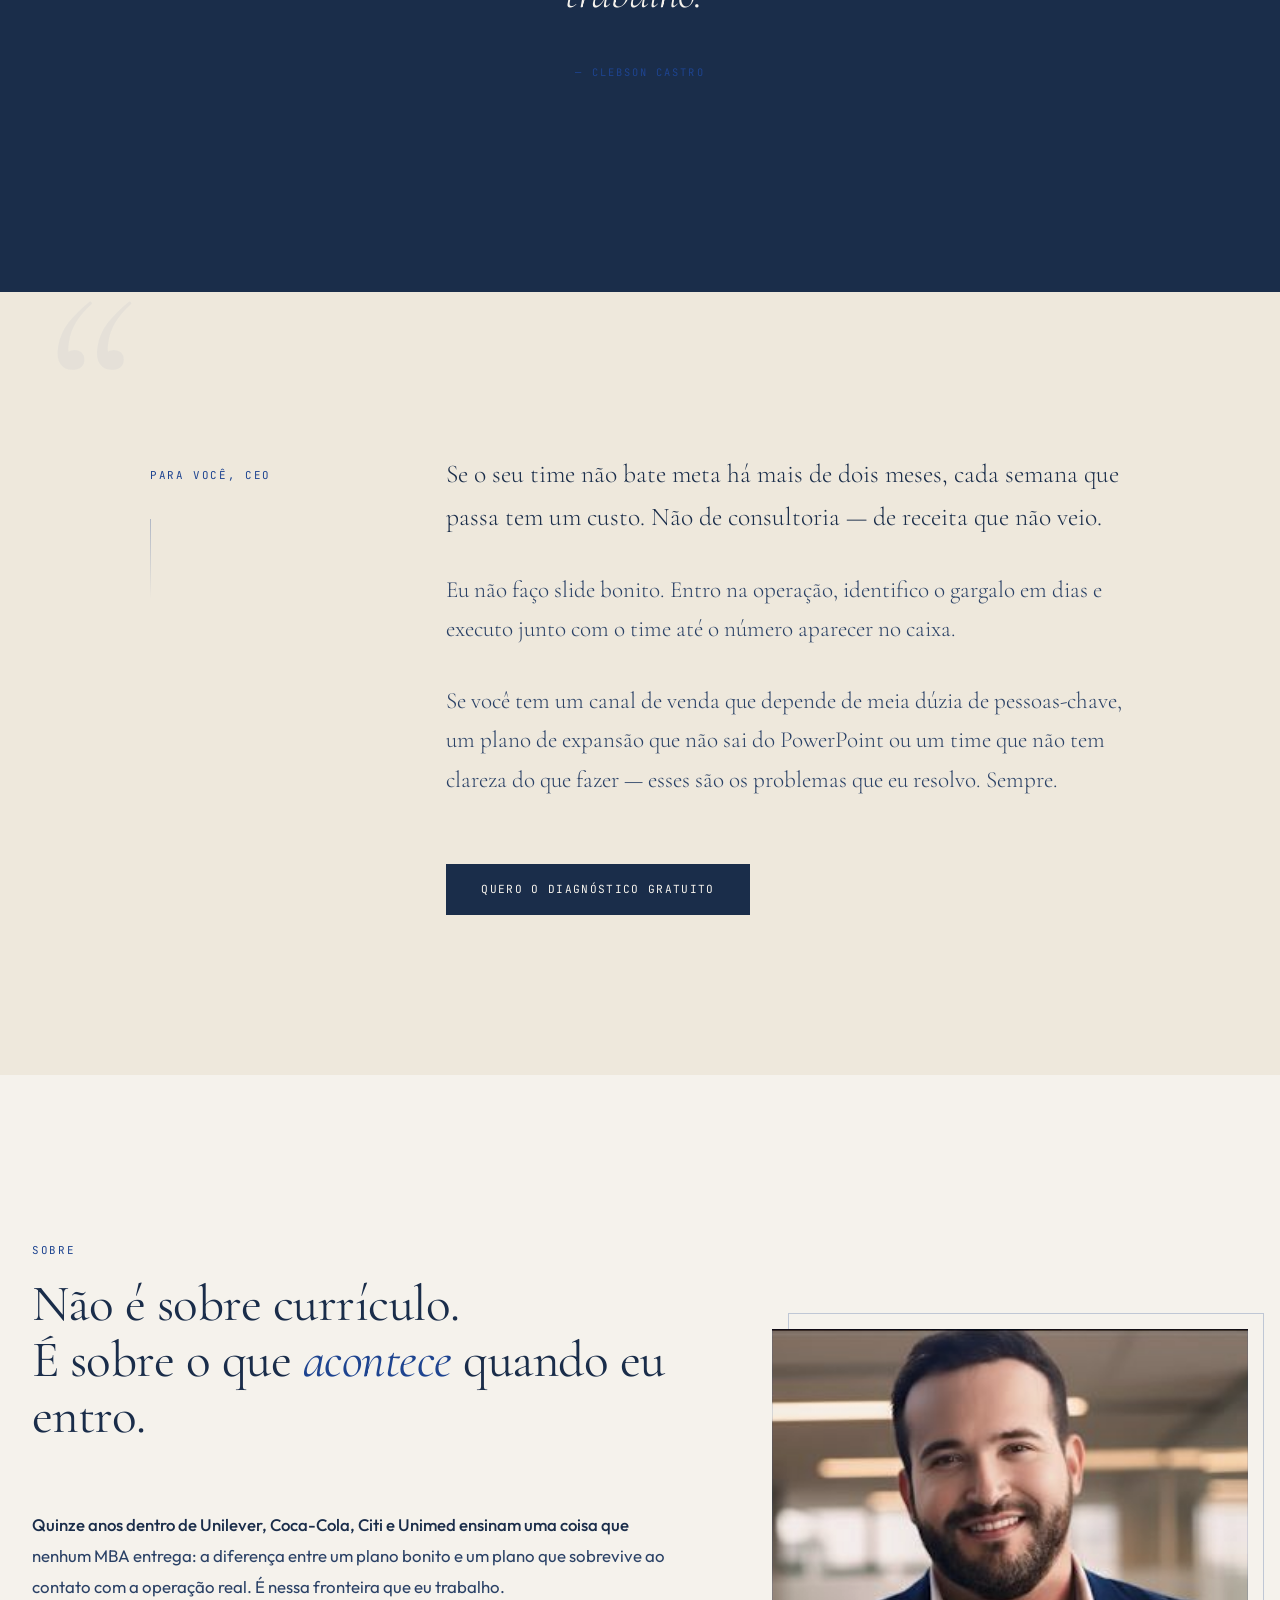
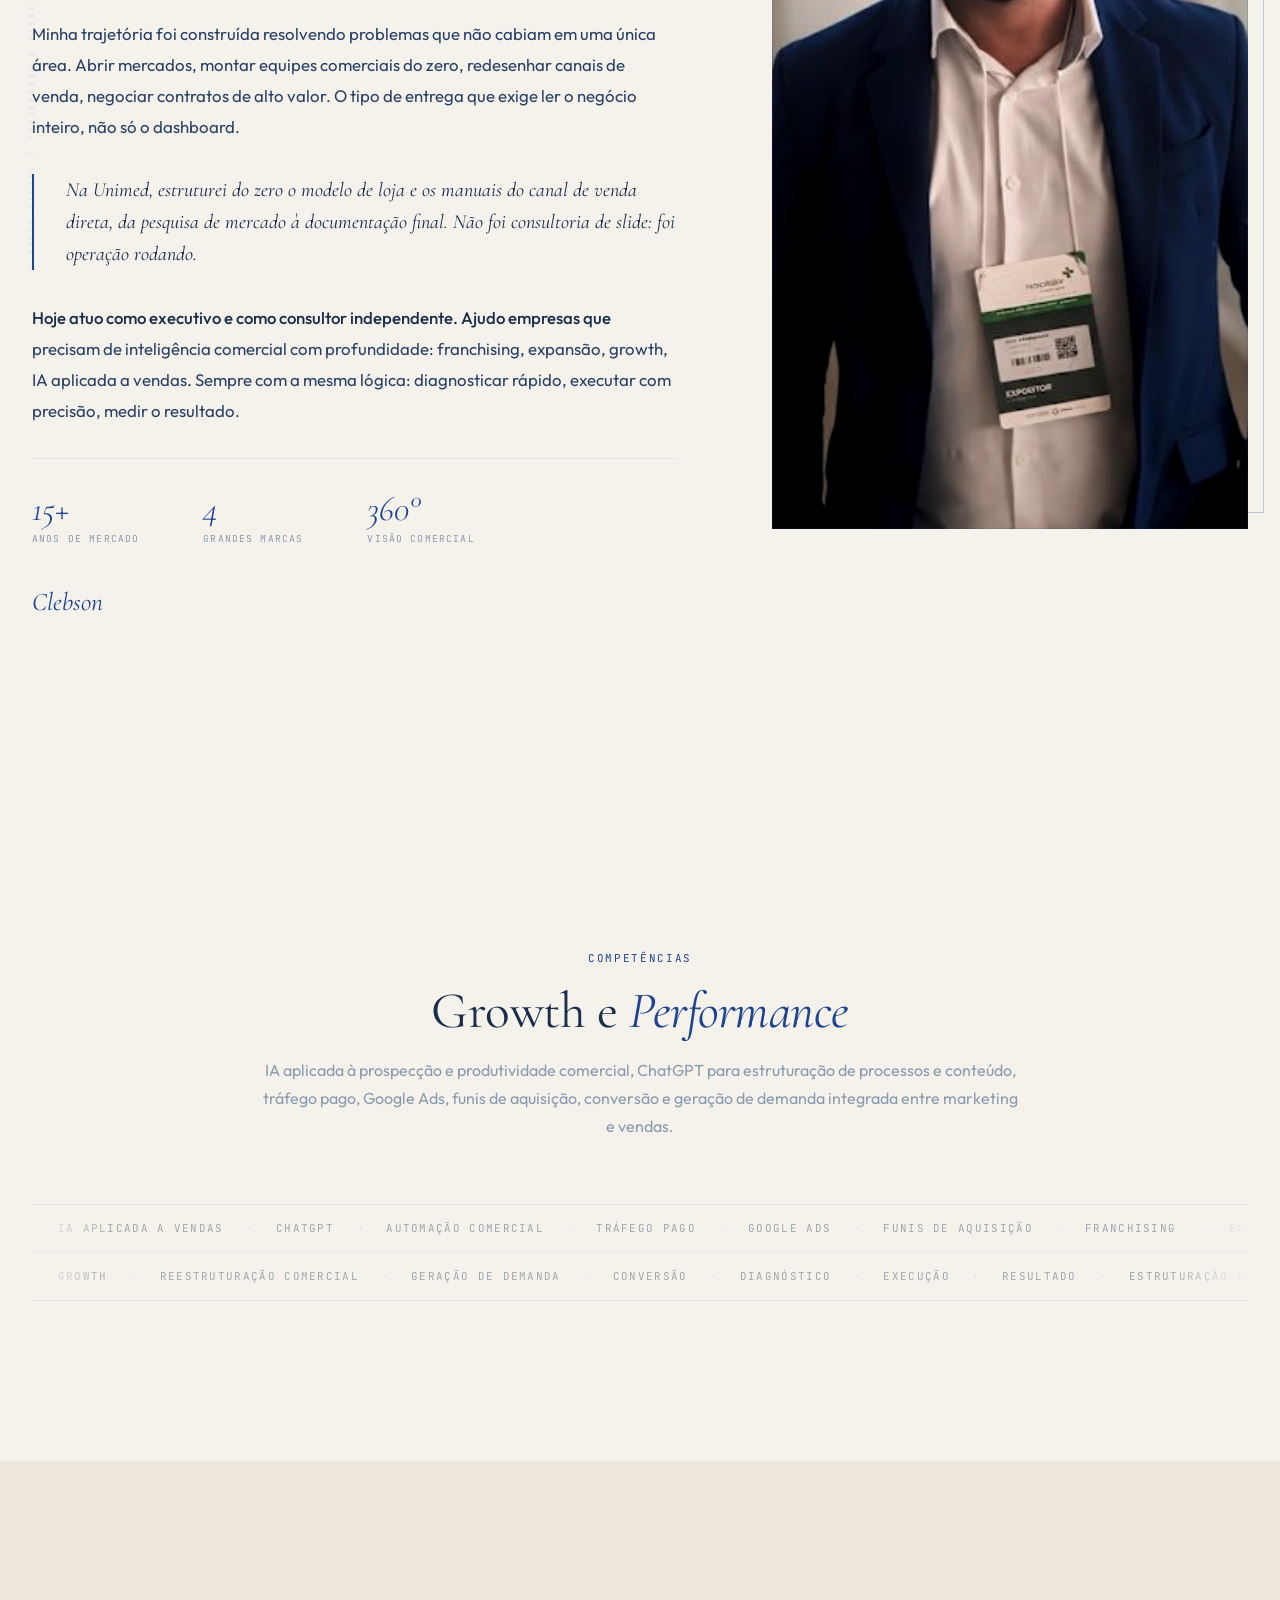
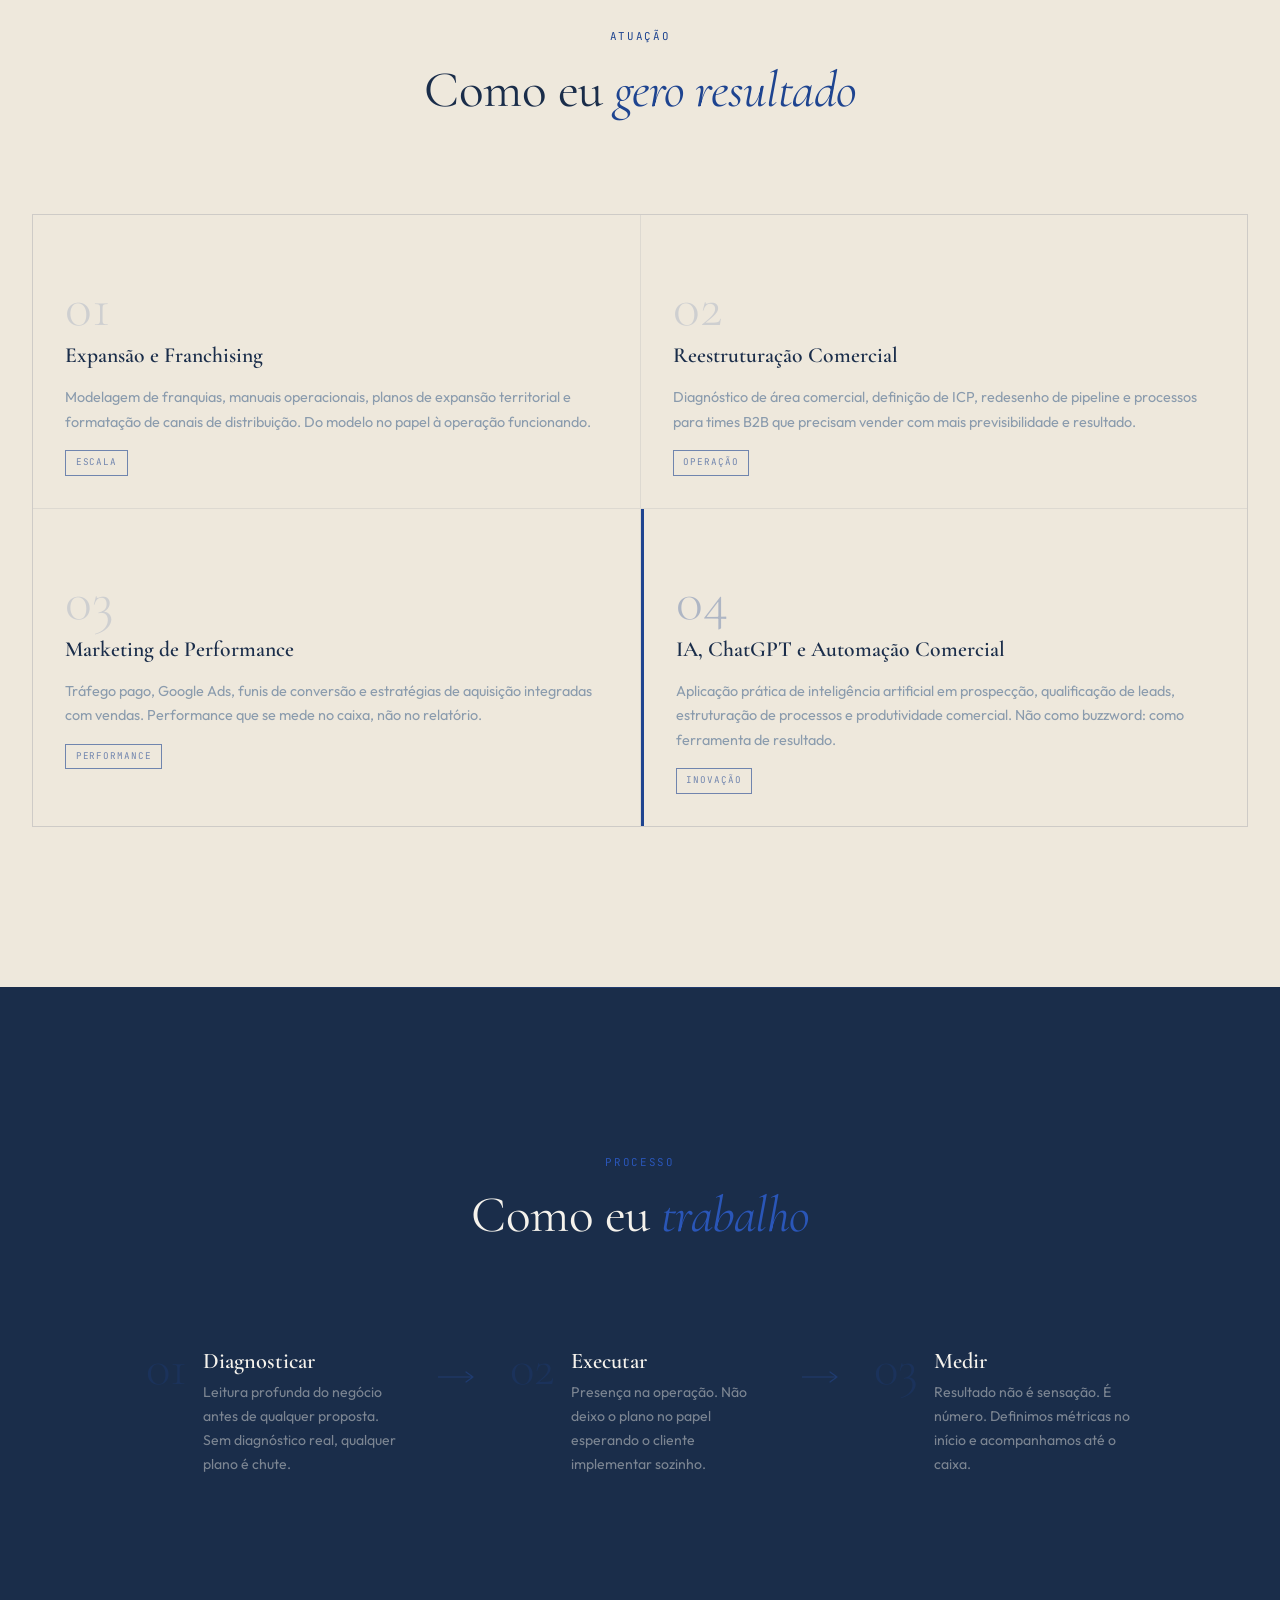
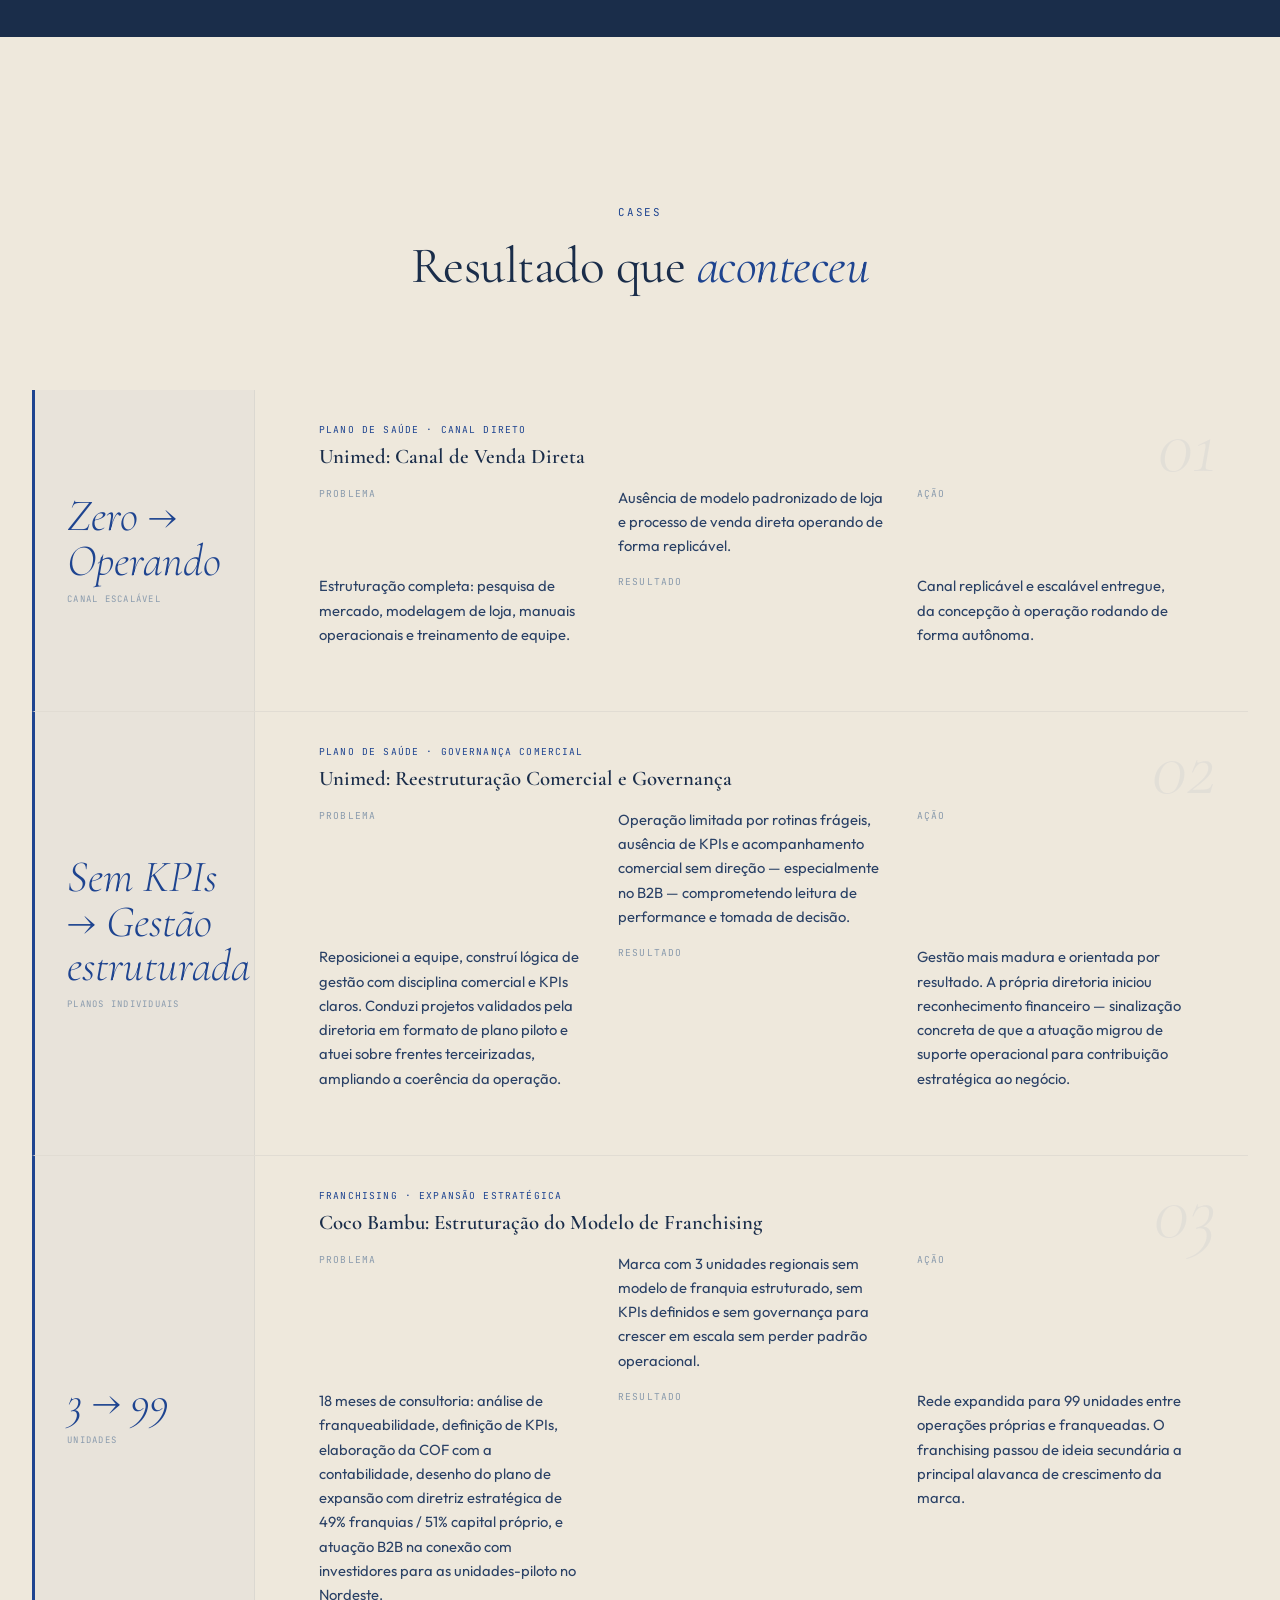
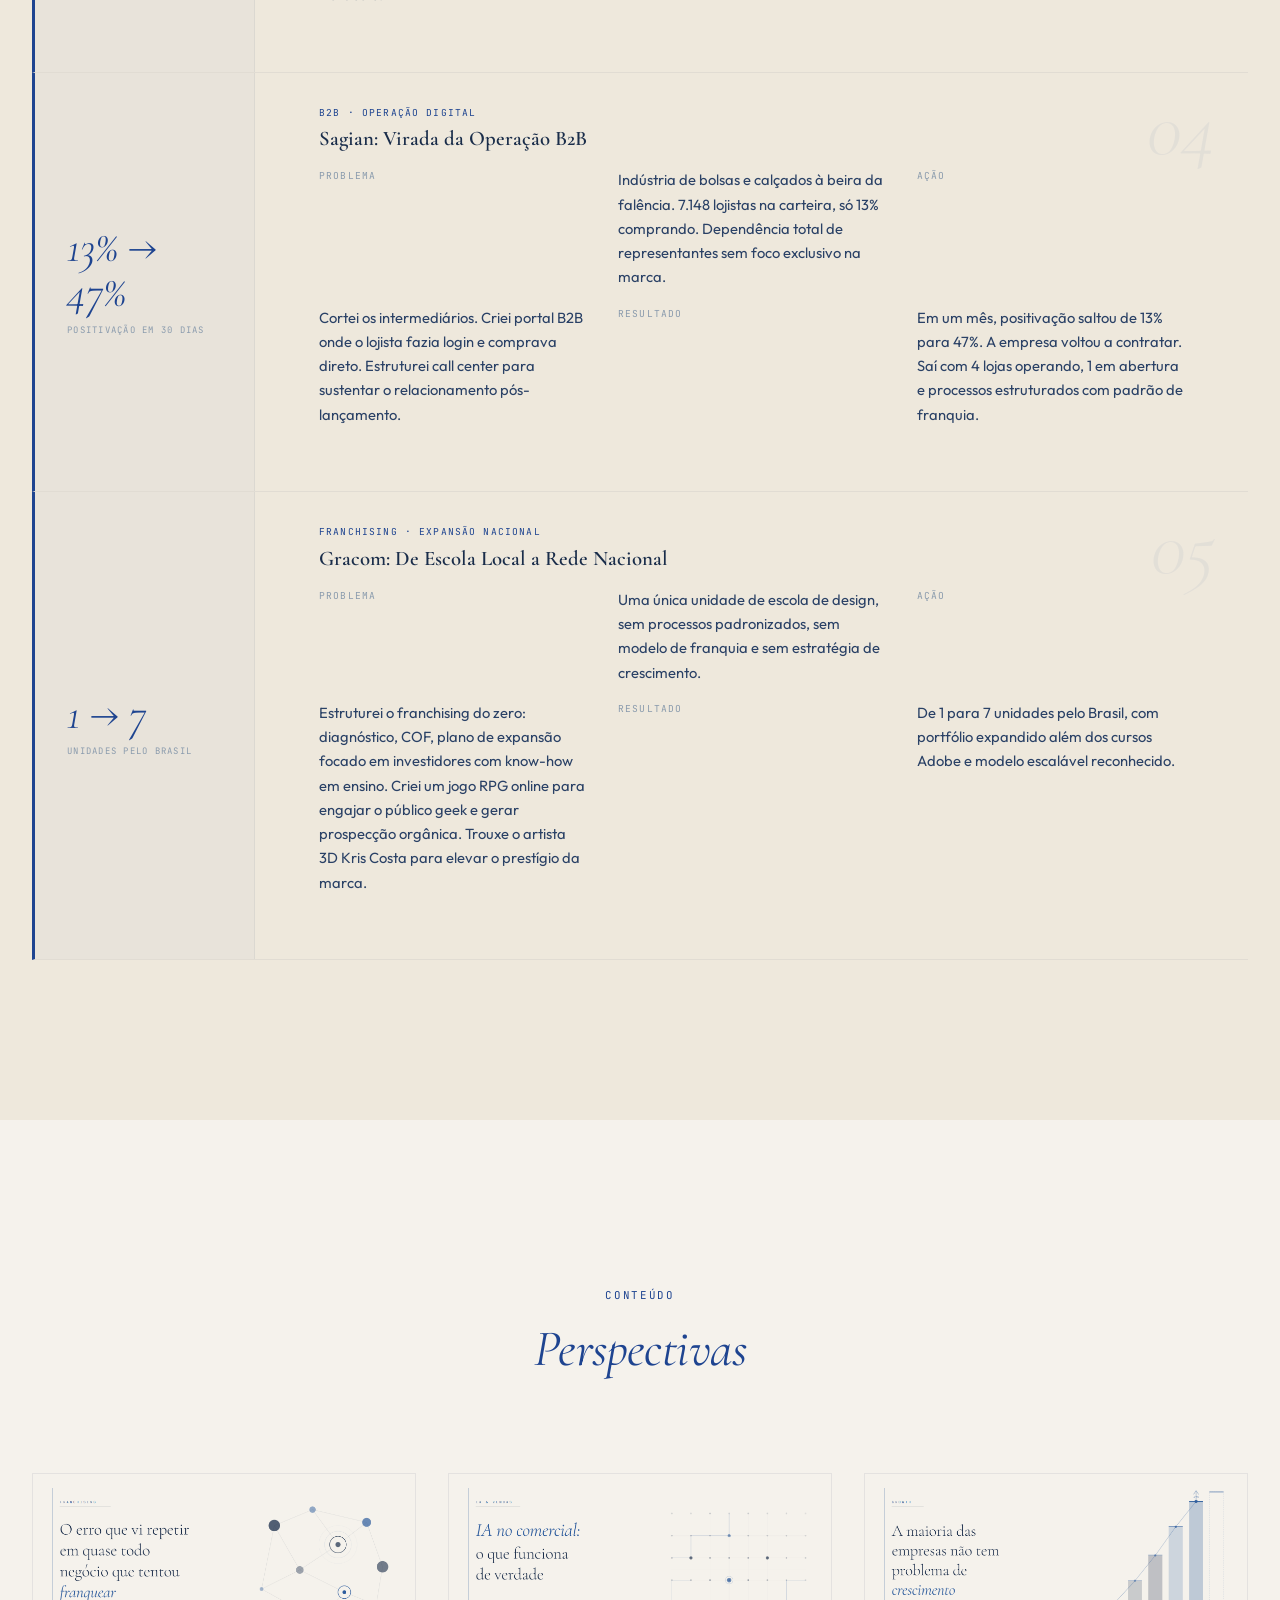
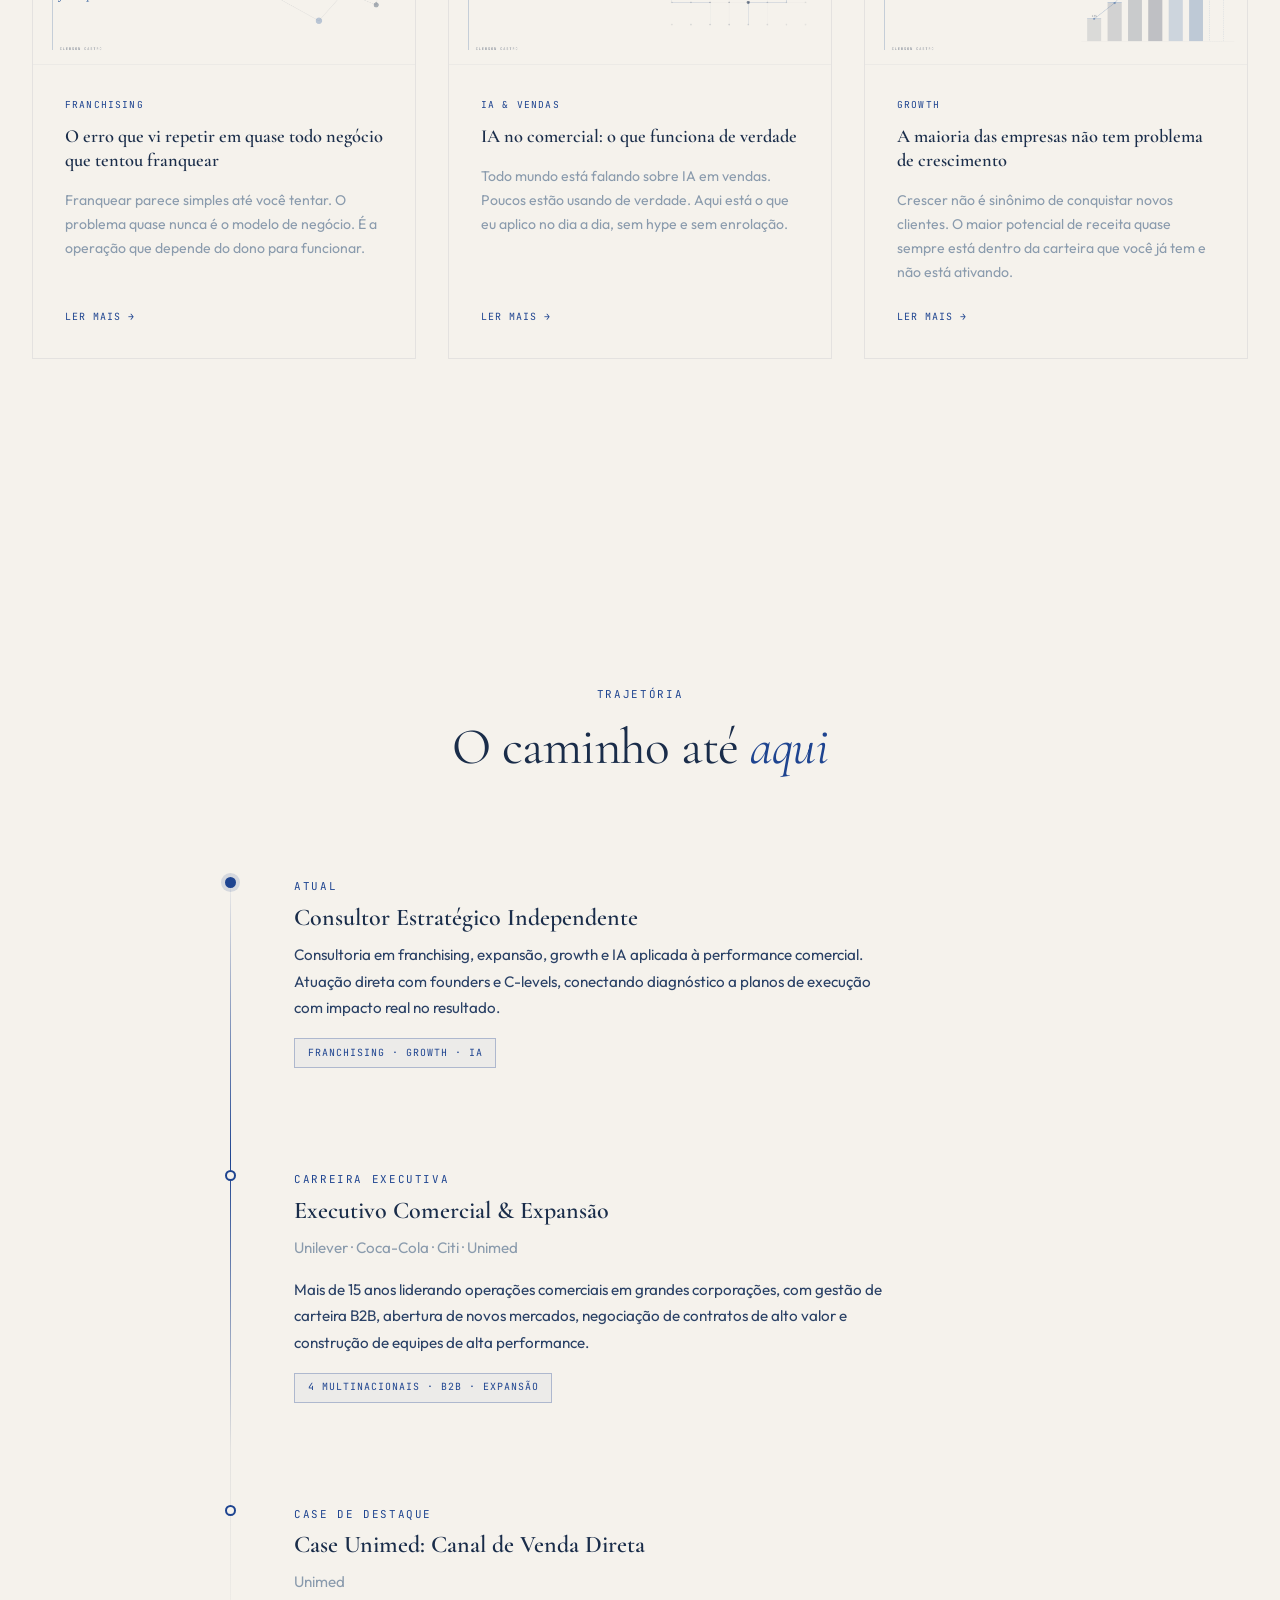
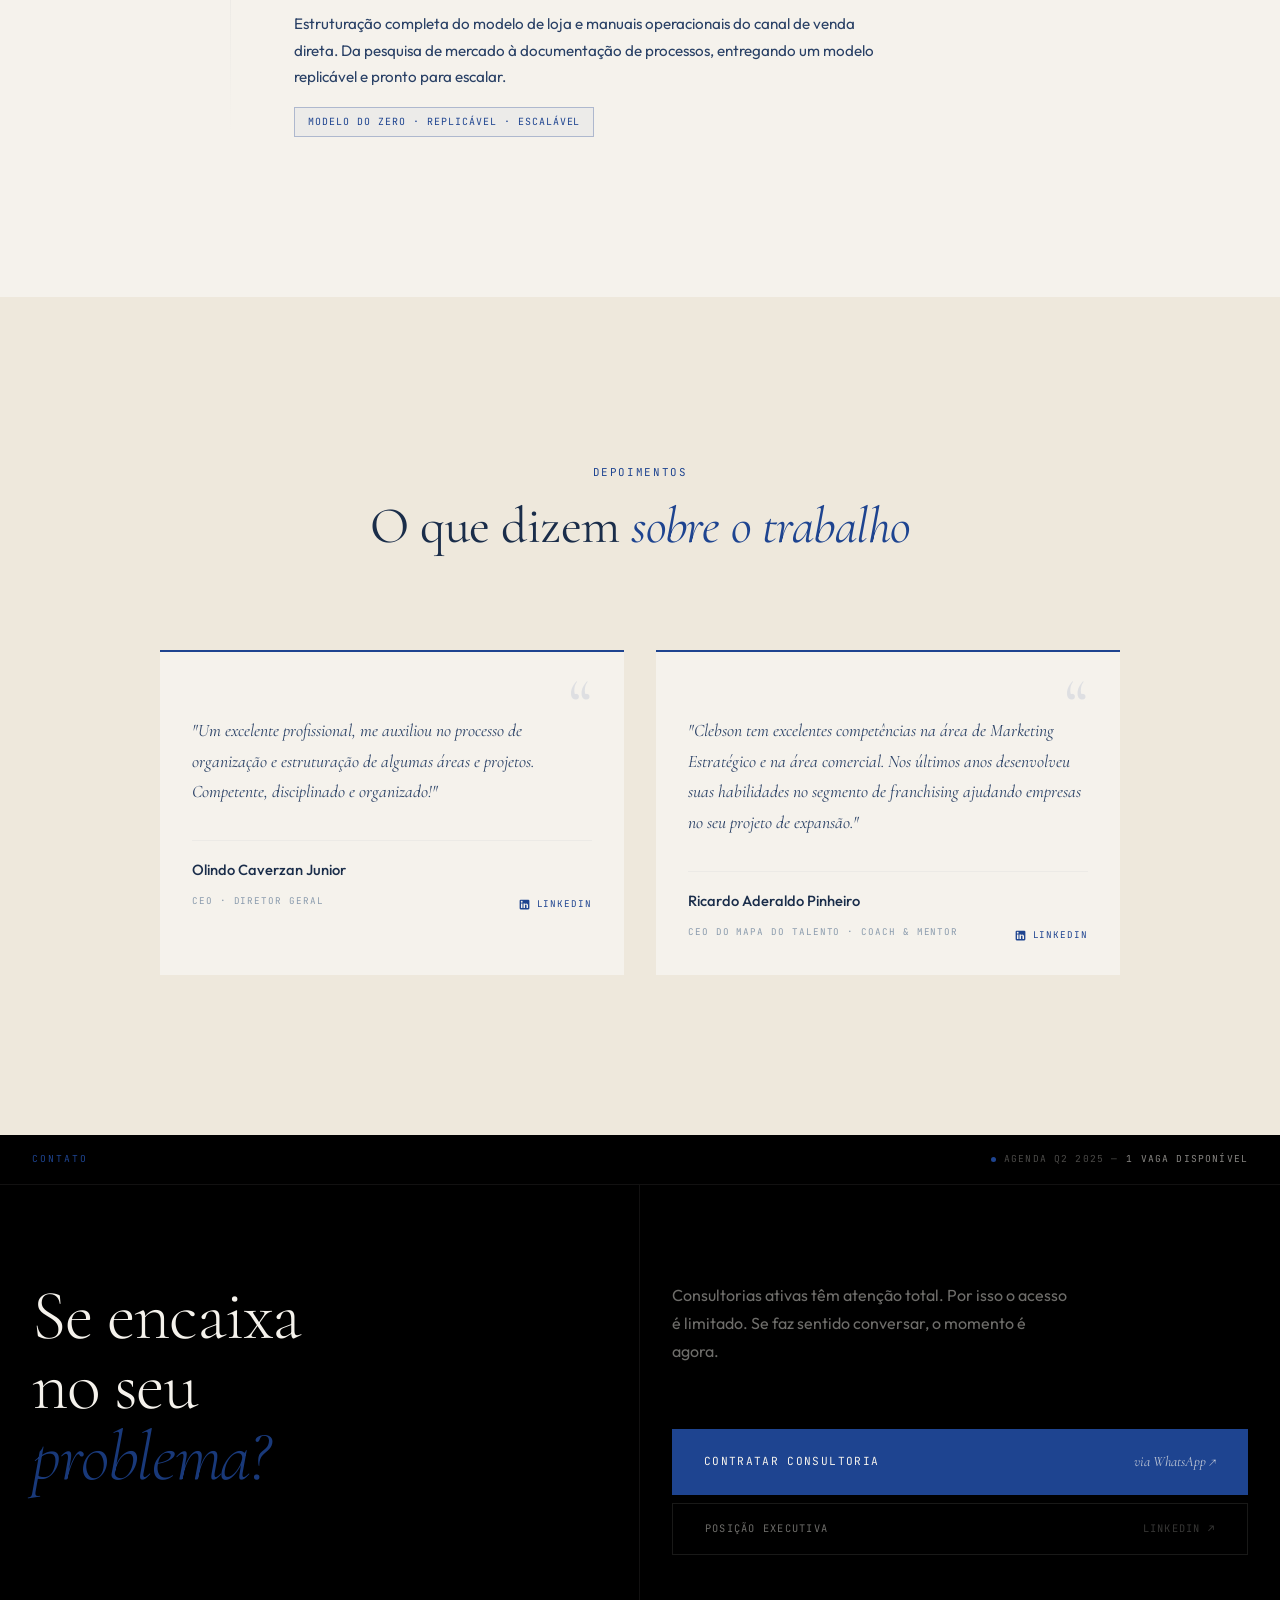
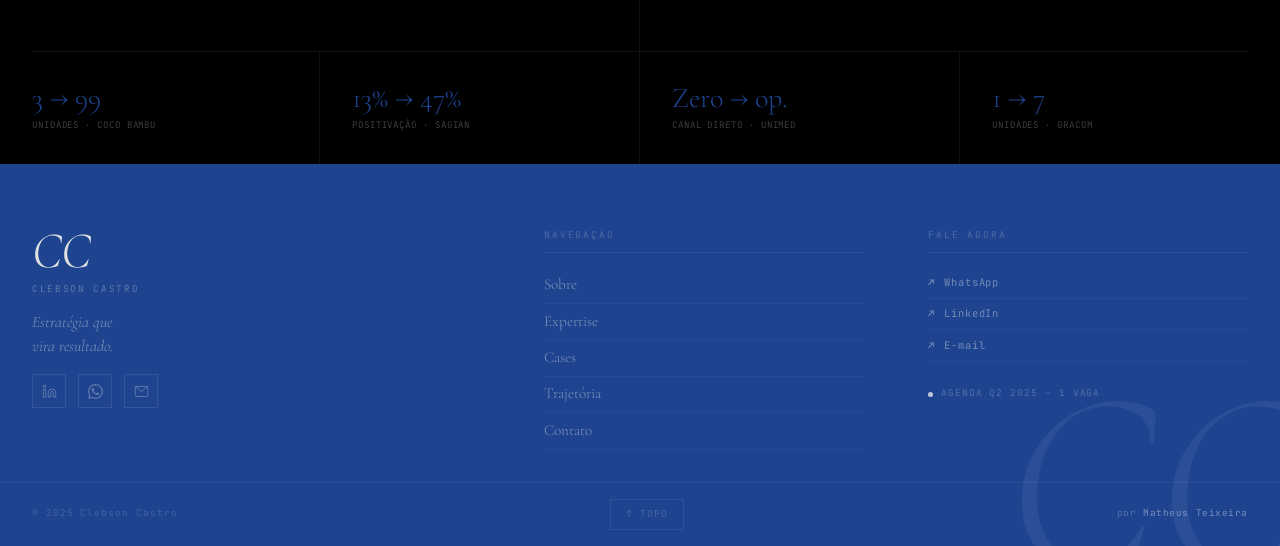
==== commit b09a33d7: "feat: redesign completo — tema branco, contato editorial, footer azul e scrollbar customizada - Tema" ====
--- a/index.html
+++ b/index.html
@@ -46,7 +46,9 @@
     rel="stylesheet">
 
   <link rel="icon" type="image/svg+xml" href="favicon.svg">
+  <link rel="apple-touch-icon" href="images/cleberson.jpeg">
   <link rel="stylesheet" href="css/style.css">
+  <link rel="stylesheet" href="css/uau.css">
 
   <!-- JSON-LD Structured Data -->
   <script type="application/ld+json">
@@ -117,6 +119,12 @@
 
 <body>
 
+  <!-- Cursor magnético -->
+  <div class="cursor-dot" id="cursorDot" aria-hidden="true"></div>
+  <div class="cursor-ring" id="cursorRing" aria-hidden="true"></div>
+
+  <div class="scroll-progress" id="scrollProgress" aria-hidden="true"></div>
+
   <!-- ===== NAV ===== -->
   <nav class="nav" aria-label="Navegação principal">
     <div class="container">
@@ -132,6 +140,9 @@
         <a href="#cases" class="nav__link">Cases</a>
         <a href="#trajetoria" class="nav__link">Trajetória</a>
         <a href="#contato" class="nav__link">Contato</a>
+        <button class="nav__close" aria-label="Fechar menu">
+          <span></span><span></span>
+        </button>
       </div>
     </div>
   </nav>
@@ -150,28 +161,12 @@
           <span class="hero__name-overlap" aria-hidden="true">Castro</span>
         </h1>
 
-        <p class="hero__role">Executivo Comercial, Consultor de Expansão e Growth</p>
-        <p class="hero__tagline">Franchising, estruturação comercial, IA aplicada a vendas, ChatGPT, tráfego pago e
-          Google Ads.</p>
+        <p class="hero__role">Eu entro na sua operação e faço o número acontecer.</p>
+        <p class="hero__tagline">Franchising · Expansão B2B · IA aplicada a vendas</p>
 
         <div class="hero__ctas">
-          <!-- SUBSTITUIR: href com o número do WhatsApp real -->
-          <a href="https://wa.me/5511945125351" target="_blank" rel="noopener" class="btn btn--primary">
-            <svg width="16" height="16" viewBox="0 0 24 24" fill="currentColor">
-              <path
-                d="M17.472 14.382c-.297-.149-1.758-.867-2.03-.967-.273-.099-.471-.148-.67.15-.197.297-.767.966-.94 1.164-.173.199-.347.223-.644.075-.297-.15-1.255-.463-2.39-1.475-.883-.788-1.48-1.761-1.653-2.059-.173-.297-.018-.458.13-.606.134-.133.298-.347.446-.52.149-.174.198-.298.298-.497.099-.198.05-.371-.025-.52-.075-.149-.669-1.612-.916-2.207-.242-.579-.487-.5-.669-.51l-.57-.01c-.198 0-.52.074-.792.372-.272.297-1.04 1.016-1.04 2.479 0 1.462 1.065 2.875 1.213 3.074.149.198 2.096 3.2 5.077 4.487.709.306 1.262.489 1.694.625.712.227 1.36.195 1.871.118.571-.085 1.758-.719 2.006-1.413.248-.694.248-1.289.173-1.413-.074-.124-.272-.198-.57-.347m-5.421 7.403h-.004a9.87 9.87 0 01-5.031-1.378l-.361-.214-3.741.982.998-3.648-.235-.374a9.86 9.86 0 01-1.51-5.26c.001-5.45 4.436-9.884 9.888-9.884 2.64 0 5.122 1.03 6.988 2.898a9.825 9.825 0 012.893 6.994c-.003 5.45-4.437 9.884-9.885 9.884m8.413-18.297A11.815 11.815 0 0012.05 0C5.495 0 .16 5.335.157 11.892c0 2.096.547 4.142 1.588 5.945L.057 24l6.305-1.654a11.882 11.882 0 005.683 1.448h.005c6.554 0 11.89-5.335 11.893-11.893a11.821 11.821 0 00-3.48-8.413z" />
-            </svg>
-            Falar sobre consultoria
-          </a>
-          <a href="#trajetoria" class="btn btn--outline">Ver trajetória</a>
-          <!-- SUBSTITUIR: href com o link do LinkedIn real -->
-          <a href="https://linkedin.com/in/clebsoncastro" target="_blank" rel="noopener" class="btn btn--ghost">
-            <svg width="14" height="14" viewBox="0 0 24 24" fill="none" stroke="currentColor" stroke-width="1.5">
-              <path d="M16 8a6 6 0 0 1 6 6v7h-4v-7a2 2 0 0 0-4 0v7h-4v-7a6 6 0 0 1 6-6z" />
-              <rect x="2" y="9" width="4" height="12" />
-              <circle cx="4" cy="4" r="2" />
-            </svg>
-            LinkedIn
+          <a href="https://wa.me/5511945125351?text=Ol%C3%A1%20Clebson%2C%20vim%20pelo%20seu%20site%20e%20quero%20fazer%20um%20diagn%C3%B3stico%20da%20minha%20opera%C3%A7%C3%A3o." target="_blank" rel="noopener" class="btn btn--primary">
+            Diagnóstico gratuito
           </a>
         </div>
 
@@ -191,6 +186,10 @@
           class="hero__image" width="800" height="1000">
         <div class="hero__accent-line" aria-hidden="true"></div>
       </div>
+
+      <div class="hero__scroll" aria-hidden="true">
+        <div class="hero__scroll-line"></div>
+      </div>
     </section>
 
     <!-- ===== STATS BAR ===== -->
@@ -202,19 +201,48 @@
           <div class="stat__detail">em grandes operações</div>
         </div>
         <div class="stat reveal">
-          <div class="stat__value" data-counter="4">0</div>
-          <div class="stat__label">Grandes marcas</div>
-          <div class="stat__detail">multinacionais & líderes</div>
+          <div class="stat__value">R$50M<span style="font-size:0.55em;vertical-align:super">+</span></div>
+          <div class="stat__label">Em expansão estruturada</div>
+          <div class="stat__detail">valor gerado para clientes</div>
         </div>
         <div class="stat reveal">
-          <div class="stat__value">B2B</div>
-          <div class="stat__label">Foco principal</div>
-          <div class="stat__detail">vendas complexas</div>
+          <div class="stat__value" data-counter="99" data-suffix="">0</div>
+          <div class="stat__label">Unidades estruturadas</div>
+          <div class="stat__detail">maior expansão de franquia</div>
         </div>
         <div class="stat reveal">
-          <div class="stat__value">360°</div>
-          <div class="stat__label">Visão de dono</div>
-          <div class="stat__detail">estratégia + execução</div>
+          <div class="stat__value">30d</div>
+          <div class="stat__label">Diagnóstico a resultado</div>
+          <div class="stat__detail">positivação 13% → 47%</div>
+        </div>
+      </div>
+    </section>
+
+    <!-- ===== MANIFESTO ===== -->
+    <section class="manifesto" aria-label="Frase">
+      <div class="container">
+        <blockquote class="manifesto__quote reveal">
+          <p>"A diferença entre um plano bonito e um resultado real tem um nome: execução. É nessa fronteira que eu trabalho."</p>
+          <cite>— Clebson Castro</cite>
+        </blockquote>
+      </div>
+    </section>
+
+    <!-- ===== CARTA AO CEO ===== -->
+    <section class="ceo-letter" aria-label="Para o CEO">
+      <div class="container">
+        <div class="ceo-letter__inner">
+          <div class="ceo-letter__tag reveal">
+            <span class="label">Para você, CEO</span>
+          </div>
+          <div class="ceo-letter__body">
+            <p class="ceo-letter__line reveal">Se o seu time não bate meta há mais de dois meses, cada semana que passa tem um custo. Não de consultoria — de receita que não veio.</p>
+            <p class="ceo-letter__line reveal">Eu não faço slide bonito. Entro na operação, identifico o gargalo em dias e executo junto com o time até o número aparecer no caixa.</p>
+            <p class="ceo-letter__line reveal">Se você tem um canal de venda que depende de meia dúzia de pessoas-chave, um plano de expansão que não sai do PowerPoint ou um time que não tem clareza do que fazer — esses são os problemas que eu resolvo. Sempre.</p>
+          </div>
+          <a href="https://wa.me/5511945125351?text=Ol%C3%A1%20Clebson%2C%20quero%20fazer%20o%20diagn%C3%B3stico%20da%20minha%20opera%C3%A7%C3%A3o%20comercial." target="_blank" rel="noopener" class="btn btn--primary ceo-letter__cta reveal">
+            Quero o diagnóstico gratuito
+          </a>
         </div>
       </div>
     </section>
@@ -255,6 +283,21 @@
             </p>
           </div>
 
+          <div class="about__achievements reveal">
+            <div class="about__achievement">
+              <span class="about__achievement-num">15+</span>
+              <span class="about__achievement-label">Anos de mercado</span>
+            </div>
+            <div class="about__achievement">
+              <span class="about__achievement-num">4</span>
+              <span class="about__achievement-label">Grandes marcas</span>
+            </div>
+            <div class="about__achievement">
+              <span class="about__achievement-num">360°</span>
+              <span class="about__achievement-label">Visão comercial</span>
+            </div>
+          </div>
+
           <div class="about__signature reveal">Clebson</div>
         </div>
 
@@ -280,19 +323,51 @@
             vendas.
           </p>
         </div>
-        <div class="competencies__pills reveal" data-stagger>
-          <span class="pill reveal">IA aplicada a vendas</span>
-          <span class="pill reveal">ChatGPT</span>
-          <span class="pill reveal">Automação comercial</span>
-          <span class="pill reveal">Tráfego pago</span>
-          <span class="pill reveal">Google Ads</span>
-          <span class="pill reveal">Funis de aquisição</span>
-          <span class="pill reveal">Conversão</span>
-          <span class="pill reveal">Geração de demanda</span>
-          <span class="pill reveal">Franchising</span>
-          <span class="pill reveal">Estruturação comercial</span>
-          <span class="pill reveal">B2B</span>
-          <span class="pill reveal">Growth</span>
+        <div class="marquee-wrapper">
+          <!-- Faixa 1: esquerda para direita -->
+          <div class="marquee-track marquee-track--fwd" aria-hidden="true">
+            <div class="marquee-inner">
+              <span class="marquee-item">IA aplicada a vendas</span><span class="marquee-sep">·</span>
+              <span class="marquee-item">ChatGPT</span><span class="marquee-sep">·</span>
+              <span class="marquee-item">Automação comercial</span><span class="marquee-sep">·</span>
+              <span class="marquee-item">Tráfego pago</span><span class="marquee-sep">·</span>
+              <span class="marquee-item">Google Ads</span><span class="marquee-sep">·</span>
+              <span class="marquee-item">Funis de aquisição</span><span class="marquee-sep">·</span>
+              <span class="marquee-item">Franchising</span><span class="marquee-sep">·</span>
+              <span class="marquee-item">Expansão B2B</span><span class="marquee-sep">·</span>
+              <!-- duplicar para loop suave -->
+              <span class="marquee-item">IA aplicada a vendas</span><span class="marquee-sep">·</span>
+              <span class="marquee-item">ChatGPT</span><span class="marquee-sep">·</span>
+              <span class="marquee-item">Automação comercial</span><span class="marquee-sep">·</span>
+              <span class="marquee-item">Tráfego pago</span><span class="marquee-sep">·</span>
+              <span class="marquee-item">Google Ads</span><span class="marquee-sep">·</span>
+              <span class="marquee-item">Funis de aquisição</span><span class="marquee-sep">·</span>
+              <span class="marquee-item">Franchising</span><span class="marquee-sep">·</span>
+              <span class="marquee-item">Expansão B2B</span><span class="marquee-sep">·</span>
+            </div>
+          </div>
+          <!-- Faixa 2: direita para esquerda -->
+          <div class="marquee-track marquee-track--rev" aria-hidden="true">
+            <div class="marquee-inner">
+              <span class="marquee-item">Growth</span><span class="marquee-sep">·</span>
+              <span class="marquee-item">Reestruturação comercial</span><span class="marquee-sep">·</span>
+              <span class="marquee-item">Geração de demanda</span><span class="marquee-sep">·</span>
+              <span class="marquee-item">Conversão</span><span class="marquee-sep">·</span>
+              <span class="marquee-item">Diagnóstico</span><span class="marquee-sep">·</span>
+              <span class="marquee-item">Execução</span><span class="marquee-sep">·</span>
+              <span class="marquee-item">Resultado</span><span class="marquee-sep">·</span>
+              <span class="marquee-item">Estruturação comercial</span><span class="marquee-sep">·</span>
+              <!-- duplicar -->
+              <span class="marquee-item">Growth</span><span class="marquee-sep">·</span>
+              <span class="marquee-item">Reestruturação comercial</span><span class="marquee-sep">·</span>
+              <span class="marquee-item">Geração de demanda</span><span class="marquee-sep">·</span>
+              <span class="marquee-item">Conversão</span><span class="marquee-sep">·</span>
+              <span class="marquee-item">Diagnóstico</span><span class="marquee-sep">·</span>
+              <span class="marquee-item">Execução</span><span class="marquee-sep">·</span>
+              <span class="marquee-item">Resultado</span><span class="marquee-sep">·</span>
+              <span class="marquee-item">Estruturação comercial</span><span class="marquee-sep">·</span>
+            </div>
+          </div>
         </div>
       </div>
     </section>
@@ -342,6 +417,49 @@
       </div>
     </section>
 
+    <!-- ===== METODOLOGIA ===== -->
+    <section class="methodology" aria-label="Metodologia de trabalho">
+      <div class="container">
+        <div class="methodology__header">
+          <span class="label reveal">Processo</span>
+          <h2 class="heading-lg reveal">Como eu <em>trabalho</em></h2>
+        </div>
+        <div class="methodology__flow" data-stagger>
+          <div class="methodology__step reveal">
+            <span class="methodology__step-num">01</span>
+            <div class="methodology__step-body">
+              <h3 class="methodology__step-title">Diagnosticar</h3>
+              <p class="methodology__step-desc">Leitura profunda do negócio antes de qualquer proposta. Sem diagnóstico real, qualquer plano é chute.</p>
+            </div>
+          </div>
+          <div class="methodology__arrow reveal" aria-hidden="true">
+            <svg width="40" height="14" viewBox="0 0 40 14" fill="none">
+              <path d="M0 7h34M28 2l7 5-7 5" stroke="currentColor" stroke-width="1.2" stroke-linecap="round" stroke-linejoin="round"/>
+            </svg>
+          </div>
+          <div class="methodology__step reveal">
+            <span class="methodology__step-num">02</span>
+            <div class="methodology__step-body">
+              <h3 class="methodology__step-title">Executar</h3>
+              <p class="methodology__step-desc">Presença na operação. Não deixo o plano no papel esperando o cliente implementar sozinho.</p>
+            </div>
+          </div>
+          <div class="methodology__arrow reveal" aria-hidden="true">
+            <svg width="40" height="14" viewBox="0 0 40 14" fill="none">
+              <path d="M0 7h34M28 2l7 5-7 5" stroke="currentColor" stroke-width="1.2" stroke-linecap="round" stroke-linejoin="round"/>
+            </svg>
+          </div>
+          <div class="methodology__step reveal">
+            <span class="methodology__step-num">03</span>
+            <div class="methodology__step-body">
+              <h3 class="methodology__step-title">Medir</h3>
+              <p class="methodology__step-desc">Resultado não é sensação. É número. Definimos métricas no início e acompanhamos até o caixa.</p>
+            </div>
+          </div>
+        </div>
+      </div>
+    </section>
+
     <!-- ===== CASES ===== -->
     <section class="cases" id="cases" aria-label="Cases">
       <div class="container">
@@ -353,8 +471,12 @@
         <div class="cases__grid" data-stagger>
 
           <!-- Case real -->
-          <div class="cases__card reveal">
+          <div class="cases__card reveal" data-case="01">
             <span class="cases__card-tag">Plano de Saúde · Canal Direto</span>
+            <div class="cases__card-metric">
+              <span class="cases__metric-number">Zero → Operando</span>
+              <span class="cases__metric-label">Canal escalável</span>
+            </div>
             <h3 class="cases__card-title">Unimed: Canal de Venda Direta</h3>
             <dl class="cases__flow">
               <dt>Problema</dt>
@@ -367,9 +489,31 @@
             </dl>
           </div>
 
+          <!-- Unimed: Planos Individuais -->
+          <div class="cases__card reveal" data-case="02">
+            <span class="cases__card-tag">Plano de Saúde · Governança Comercial</span>
+            <div class="cases__card-metric">
+              <span class="cases__metric-number">Sem KPIs → Gestão estruturada</span>
+              <span class="cases__metric-label">Planos Individuais</span>
+            </div>
+            <h3 class="cases__card-title">Unimed: Reestruturação Comercial e Governança</h3>
+            <dl class="cases__flow">
+              <dt>Problema</dt>
+              <dd>Operação limitada por rotinas frágeis, ausência de KPIs e acompanhamento comercial sem direção — especialmente no B2B — comprometendo leitura de performance e tomada de decisão.</dd>
+              <dt>Ação</dt>
+              <dd>Reposicionei a equipe, construí lógica de gestão com disciplina comercial e KPIs claros. Conduzi projetos validados pela diretoria em formato de plano piloto e atuei sobre frentes terceirizadas, ampliando a coerência da operação.</dd>
+              <dt>Resultado</dt>
+              <dd>Gestão mais madura e orientada por resultado. A própria diretoria iniciou reconhecimento financeiro — sinalização concreta de que a atuação migrou de suporte operacional para contribuição estratégica ao negócio.</dd>
+            </dl>
+          </div>
+
           <!-- Coco Bambu -->
-          <div class="cases__card reveal">
+          <div class="cases__card reveal" data-case="03">
             <span class="cases__card-tag">Franchising · Expansão Estratégica</span>
+            <div class="cases__card-metric">
+              <span class="cases__metric-number">3 → 99</span>
+              <span class="cases__metric-label">Unidades</span>
+            </div>
             <h3 class="cases__card-title">Coco Bambu: Estruturação do Modelo de Franchising</h3>
             <dl class="cases__flow">
               <dt>Problema</dt>
@@ -386,8 +530,12 @@
           </div>
 
           <!-- Sagian -->
-          <div class="cases__card reveal">
+          <div class="cases__card reveal" data-case="04">
             <span class="cases__card-tag">B2B · Operação Digital</span>
+            <div class="cases__card-metric">
+              <span class="cases__metric-number">13% → 47%</span>
+              <span class="cases__metric-label">Positivação em 30 dias</span>
+            </div>
             <h3 class="cases__card-title">Sagian: Virada da Operação B2B</h3>
             <dl class="cases__flow">
               <dt>Problema</dt>
@@ -400,8 +548,12 @@
           </div>
 
           <!-- Gracom -->
-          <div class="cases__card reveal">
+          <div class="cases__card reveal" data-case="05">
             <span class="cases__card-tag">Franchising · Expansão Nacional</span>
+            <div class="cases__card-metric">
+              <span class="cases__metric-number">1 → 7</span>
+              <span class="cases__metric-label">Unidades pelo Brasil</span>
+            </div>
             <h3 class="cases__card-title">Gracom: De Escola Local a Rede Nacional</h3>
             <dl class="cases__flow">
               <dt>Problema</dt>
@@ -428,24 +580,39 @@
         <div class="insights__grid" data-stagger>
 
           <article class="insights__card reveal">
-            <span class="insights__card-theme">Franchising</span>
-            <h3 class="insights__card-title">O erro que vi repetir em quase todo negócio que tentou franquear</h3>
-            <p class="insights__card-desc">Franquear parece simples até você tentar. O problema quase nunca é o modelo de negócio. É a operação que depende do dono para funcionar.</p>
-            <a href="artigo-franchising.html" class="insights__card-link">Ler mais &rarr;</a>
+            <a href="artigo-franchising.html" class="insights__card-img-wrap">
+              <img src="images/capa-franchising.png" alt="Franchising" class="insights__card-img" loading="lazy">
+            </a>
+            <div class="insights__card-body">
+              <span class="insights__card-theme">Franchising</span>
+              <h3 class="insights__card-title">O erro que vi repetir em quase todo negócio que tentou franquear</h3>
+              <p class="insights__card-desc">Franquear parece simples até você tentar. O problema quase nunca é o modelo de negócio. É a operação que depende do dono para funcionar.</p>
+              <a href="artigo-franchising.html" class="insights__card-link">Ler mais &rarr;</a>
+            </div>
           </article>
 
           <article class="insights__card reveal">
-            <span class="insights__card-theme">IA & Vendas</span>
-            <h3 class="insights__card-title">IA no comercial: o que funciona de verdade</h3>
-            <p class="insights__card-desc">Todo mundo está falando sobre IA em vendas. Poucos estão usando de verdade. Aqui está o que eu aplico no dia a dia, sem hype e sem enrolação.</p>
-            <a href="artigo-ia-vendas.html" class="insights__card-link">Ler mais &rarr;</a>
+            <a href="artigo-ia-vendas.html" class="insights__card-img-wrap">
+              <img src="images/capa-ia-vendas.png" alt="IA e Vendas" class="insights__card-img" loading="lazy">
+            </a>
+            <div class="insights__card-body">
+              <span class="insights__card-theme">IA & Vendas</span>
+              <h3 class="insights__card-title">IA no comercial: o que funciona de verdade</h3>
+              <p class="insights__card-desc">Todo mundo está falando sobre IA em vendas. Poucos estão usando de verdade. Aqui está o que eu aplico no dia a dia, sem hype e sem enrolação.</p>
+              <a href="artigo-ia-vendas.html" class="insights__card-link">Ler mais &rarr;</a>
+            </div>
           </article>
 
           <article class="insights__card reveal">
-            <span class="insights__card-theme">Growth</span>
-            <h3 class="insights__card-title">A maioria das empresas não tem problema de crescimento</h3>
-            <p class="insights__card-desc">Crescer não é sinônimo de conquistar novos clientes. O maior potencial de receita quase sempre está dentro da carteira que você já tem e não está ativando.</p>
-            <a href="artigo-growth.html" class="insights__card-link">Ler mais &rarr;</a>
+            <a href="artigo-growth.html" class="insights__card-img-wrap">
+              <img src="images/capa-growth.png" alt="Growth" class="insights__card-img" loading="lazy">
+            </a>
+            <div class="insights__card-body">
+              <span class="insights__card-theme">Growth</span>
+              <h3 class="insights__card-title">A maioria das empresas não tem problema de crescimento</h3>
+              <p class="insights__card-desc">Crescer não é sinônimo de conquistar novos clientes. O maior potencial de receita quase sempre está dentro da carteira que você já tem e não está ativando.</p>
+              <a href="artigo-growth.html" class="insights__card-link">Ler mais &rarr;</a>
+            </div>
           </article>
 
         </div>
@@ -500,72 +667,203 @@
       </div>
     </section>
 
+    <!-- ===== DEPOIMENTOS ===== -->
+    <section class="testimonials" aria-label="Depoimentos">
+      <div class="container">
+        <div class="testimonials__header">
+          <span class="label reveal">Depoimentos</span>
+          <h2 class="heading-lg reveal">O que dizem <em>sobre o trabalho</em></h2>
+        </div>
+        <div class="testimonials__grid" data-stagger>
+
+          <blockquote class="testimonial reveal">
+            <div class="testimonial__body">
+              <p>"Um excelente profissional, me auxiliou no processo de organização e estruturação de algumas áreas e projetos. Competente, disciplinado e organizado!"</p>
+            </div>
+            <footer class="testimonial__footer">
+              <div>
+                <cite class="testimonial__name">Olindo Caverzan Junior</cite>
+                <span class="testimonial__role">CEO · Diretor Geral</span>
+              </div>
+              <a href="https://linkedin.com/in/clebsoncastro" target="_blank" rel="noopener" class="testimonial__badge" aria-label="Verificado no LinkedIn">
+                <svg width="13" height="13" viewBox="0 0 24 24" fill="currentColor"><path d="M19 3a2 2 0 0 1 2 2v14a2 2 0 0 1-2 2H5a2 2 0 0 1-2-2V5a2 2 0 0 1 2-2h14m-.5 15.5v-5.3a3.26 3.26 0 0 0-3.26-3.26c-.85 0-1.84.52-2.32 1.3v-1.11h-2.79v8.37h2.79v-4.93c0-.77.62-1.4 1.39-1.4a1.4 1.4 0 0 1 1.4 1.4v4.93h2.79M6.88 8.56a1.68 1.68 0 0 0 1.68-1.68c0-.93-.75-1.69-1.68-1.69a1.69 1.69 0 0 0-1.69 1.69c0 .93.76 1.68 1.69 1.68m1.39 9.94v-8.37H5.5v8.37h2.77z"/></svg>
+                LinkedIn
+              </a>
+            </footer>
+          </blockquote>
+
+          <blockquote class="testimonial reveal">
+            <div class="testimonial__body">
+              <p>"Clebson tem excelentes competências na área de Marketing Estratégico e na área comercial. Nos últimos anos desenvolveu suas habilidades no segmento de franchising ajudando empresas no seu projeto de expansão."</p>
+            </div>
+            <footer class="testimonial__footer">
+              <div>
+                <cite class="testimonial__name">Ricardo Aderaldo Pinheiro</cite>
+                <span class="testimonial__role">CEO do Mapa do Talento · Coach & Mentor</span>
+              </div>
+              <a href="https://linkedin.com/in/clebsoncastro" target="_blank" rel="noopener" class="testimonial__badge" aria-label="Verificado no LinkedIn">
+                <svg width="13" height="13" viewBox="0 0 24 24" fill="currentColor"><path d="M19 3a2 2 0 0 1 2 2v14a2 2 0 0 1-2 2H5a2 2 0 0 1-2-2V5a2 2 0 0 1 2-2h14m-.5 15.5v-5.3a3.26 3.26 0 0 0-3.26-3.26c-.85 0-1.84.52-2.32 1.3v-1.11h-2.79v8.37h2.79v-4.93c0-.77.62-1.4 1.39-1.4a1.4 1.4 0 0 1 1.4 1.4v4.93h2.79M6.88 8.56a1.68 1.68 0 0 0 1.68-1.68c0-.93-.75-1.69-1.68-1.69a1.69 1.69 0 0 0-1.69 1.69c0 .93.76 1.68 1.69 1.68m1.39 9.94v-8.37H5.5v8.37h2.77z"/></svg>
+                LinkedIn
+              </a>
+            </footer>
+          </blockquote>
+
+        </div>
+      </div>
+    </section>
+
     <!-- ===== CONTATO ===== -->
     <section class="contact" id="contato" aria-label="Entre em contato">
-      <div class="container">
-        <span class="label reveal">Contato</span>
-        <h2 class="contact__heading reveal">Dois caminhos.<br>Uma <em>conversa</em>.</h2>
-        <p class="contact__sub reveal">Atendo tanto empresas que precisam de consultoria quanto headhunters com posições
-          executivas.</p>
-
-        <div class="contact__doors reveal">
-          <!-- SUBSTITUIR: href com o número do WhatsApp real -->
-          <a href="https://wa.me/5511945125351" target="_blank" rel="noopener" class="btn--door btn--door--primary">
-            <svg width="20" height="20" viewBox="0 0 24 24" fill="currentColor">
-              <path
-                d="M17.472 14.382c-.297-.149-1.758-.867-2.03-.967-.273-.099-.471-.148-.67.15-.197.297-.767.966-.94 1.164-.173.199-.347.223-.644.075-.297-.15-1.255-.463-2.39-1.475-.883-.788-1.48-1.761-1.653-2.059-.173-.297-.018-.458.13-.606.134-.133.298-.347.446-.52.149-.174.198-.298.298-.497.099-.198.05-.371-.025-.52-.075-.149-.669-1.612-.916-2.207-.242-.579-.487-.5-.669-.51l-.57-.01c-.198 0-.52.074-.792.372-.272.297-1.04 1.016-1.04 2.479 0 1.462 1.065 2.875 1.213 3.074.149.198 2.096 3.2 5.077 4.487.709.306 1.262.489 1.694.625.712.227 1.36.195 1.871.118.571-.085 1.758-.719 2.006-1.413.248-.694.248-1.289.173-1.413-.074-.124-.272-.198-.57-.347m-5.421 7.403h-.004a9.87 9.87 0 01-5.031-1.378l-.361-.214-3.741.982.998-3.648-.235-.374a9.86 9.86 0 01-1.51-5.26c.001-5.45 4.436-9.884 9.888-9.884 2.64 0 5.122 1.03 6.988 2.898a9.825 9.825 0 012.893 6.994c-.003 5.45-4.437 9.884-9.885 9.884m8.413-18.297A11.815 11.815 0 0012.05 0C5.495 0 .16 5.335.157 11.892c0 2.096.547 4.142 1.588 5.945L.057 24l6.305-1.654a11.882 11.882 0 005.683 1.448h.005c6.554 0 11.89-5.335 11.893-11.893a11.821 11.821 0 00-3.48-8.413z" />
-            </svg>
-            Contratar consultoria
-            <small>via WhatsApp</small>
-          </a>
-          <!-- SUBSTITUIR: href com o link do LinkedIn real -->
-          <a href="https://linkedin.com/in/clebsoncastro" target="_blank" rel="noopener"
-            class="btn--door btn--door--secondary">
-            <svg width="20" height="20" viewBox="0 0 24 24" fill="none" stroke="currentColor" stroke-width="1.5">
-              <path d="M16 8a6 6 0 0 1 6 6v7h-4v-7a2 2 0 0 0-4 0v7h-4v-7a6 6 0 0 1 6-6z" />
-              <rect x="2" y="9" width="4" height="12" />
-              <circle cx="4" cy="4" r="2" />
-            </svg>
-            Conversar sobre posição executiva
-            <small>via LinkedIn ou e-mail</small>
-          </a>
-        </div>
-      </div>
+
+      <!-- Barra superior: label + urgência -->
+      <div class="contact__topbar">
+        <div class="container contact__topbar-inner">
+          <span class="contact__topbar-label">Contato</span>
+          <span class="contact__topbar-urgency">
+            <span class="contact__urgency-dot" aria-hidden="true"></span>
+            Agenda Q2 2025 — <strong>1 vaga disponível</strong>
+          </span>
+        </div>
+      </div>
+
+      <!-- Corpo principal: heading + ação -->
+      <div class="container">
+        <div class="contact__main">
+
+          <div class="contact__statement reveal">
+            <h2 class="contact__heading">Se encaixa<br>no seu<br><em>problema?</em></h2>
+          </div>
+
+          <div class="contact__action reveal">
+            <p class="contact__sub">Consultorias ativas têm atenção total. Por isso o acesso é limitado. Se faz sentido conversar, o momento é agora.</p>
+            <div class="contact__ctas">
+              <a href="https://wa.me/5511945125351?text=Ol%C3%A1%20Clebson%2C%20vim%20pelo%20seu%20site%20e%20gostaria%20de%20conversar." target="_blank" rel="noopener" class="contact__cta-primary">
+                Contratar consultoria
+                <span>via WhatsApp ↗</span>
+              </a>
+              <a href="https://linkedin.com/in/clebsoncastro" target="_blank" rel="noopener" class="contact__cta-secondary">
+                Posição executiva
+                <span>LinkedIn ↗</span>
+              </a>
+            </div>
+          </div>
+
+        </div>
+      </div>
+
+      <!-- Faixa de evidências -->
+      <div class="contact__evidence">
+        <div class="container contact__evidence-inner">
+          <div class="contact__evidence-item">
+            <span class="contact__evidence-num">3 → 99</span>
+            <span class="contact__evidence-label">Unidades · Coco Bambu</span>
+          </div>
+          <div class="contact__evidence-item">
+            <span class="contact__evidence-num">13% → 47%</span>
+            <span class="contact__evidence-label">Positivação · Sagian</span>
+          </div>
+          <div class="contact__evidence-item">
+            <span class="contact__evidence-num">Zero → op.</span>
+            <span class="contact__evidence-label">Canal direto · Unimed</span>
+          </div>
+          <div class="contact__evidence-item">
+            <span class="contact__evidence-num">1 → 7</span>
+            <span class="contact__evidence-label">Unidades · Gracom</span>
+          </div>
+        </div>
+      </div>
+
     </section>
 
   </main>
+
+  <a href="https://wa.me/5511945125351?text=Ol%C3%A1%20Clebson%2C%20vim%20pelo%20seu%20site%20e%20gostaria%20de%20conversar." target="_blank" rel="noopener" class="whatsapp-fab" aria-label="Falar no WhatsApp">
+    <svg width="26" height="26" viewBox="0 0 24 24" fill="currentColor"><path d="M17.472 14.382c-.297-.149-1.758-.867-2.03-.967-.273-.099-.471-.148-.67.15-.197.297-.767.966-.94 1.164-.173.199-.347.223-.644.075-.297-.15-1.255-.463-2.39-1.475-.883-.788-1.48-1.761-1.653-2.059-.173-.297-.018-.458.13-.606.134-.133.298-.347.446-.52.149-.174.198-.298.298-.497.099-.198.05-.371-.025-.52-.075-.149-.669-1.612-.916-2.207-.242-.579-.487-.5-.669-.51l-.57-.01c-.198 0-.52.074-.792.372-.272.297-1.04 1.016-1.04 2.479 0 1.462 1.065 2.875 1.213 3.074.149.198 2.096 3.2 5.077 4.487.709.306 1.262.489 1.694.625.712.227 1.36.195 1.871.118.571-.085 1.758-.719 2.006-1.413.248-.694.248-1.289.173-1.413-.074-.124-.272-.198-.57-.347m-5.421 7.403h-.004a9.87 9.87 0 01-5.031-1.378l-.361-.214-3.741.982.998-3.648-.235-.374a9.86 9.86 0 01-1.51-5.26c.001-5.45 4.436-9.884 9.888-9.884 2.64 0 5.122 1.03 6.988 2.898a9.825 9.825 0 012.893 6.994c-.003 5.45-4.437 9.884-9.885 9.884m8.413-18.297A11.815 11.815 0 0012.05 0C5.495 0 .16 5.335.157 11.892c0 2.096.547 4.142 1.588 5.945L.057 24l6.305-1.654a11.882 11.882 0 005.683 1.448h.005c6.554 0 11.89-5.335 11.893-11.893a11.821 11.821 0 00-3.48-8.413z"/></svg>
+  </a>
 
   <!-- ===== FOOTER ===== -->
   <footer class="footer">
-    <div class="container">
-      <span class="footer__copy">&copy; 2025 Clebson Castro. Todos os direitos reservados.</span>
-      <div class="footer__links">
-        <!-- SUBSTITUIR: hrefs reais -->
-        <a href="mailto:contato@clebsoncastro.com.br" class="footer__icon" aria-label="E-mail">
-          <svg width="14" height="14" viewBox="0 0 24 24" fill="none" stroke="currentColor" stroke-width="1.5">
-            <rect x="2" y="4" width="20" height="16" rx="2" />
-            <path d="m2 4 10 8 10-8" />
-          </svg>
-        </a>
-        <a href="https://linkedin.com/in/clebsoncastro" target="_blank" rel="noopener" class="footer__icon"
-          aria-label="LinkedIn">
-          <svg width="14" height="14" viewBox="0 0 24 24" fill="none" stroke="currentColor" stroke-width="1.5">
-            <path d="M16 8a6 6 0 0 1 6 6v7h-4v-7a2 2 0 0 0-4 0v7h-4v-7a6 6 0 0 1 6-6z" />
-            <rect x="2" y="9" width="4" height="12" />
-            <circle cx="4" cy="4" r="2" />
-          </svg>
-        </a>
-        <a href="https://wa.me/5511945125351" target="_blank" rel="noopener" class="footer__icon" aria-label="WhatsApp">
-          <svg width="14" height="14" viewBox="0 0 24 24" fill="currentColor">
-            <path
-              d="M17.472 14.382c-.297-.149-1.758-.867-2.03-.967-.273-.099-.471-.148-.67.15-.197.297-.767.966-.94 1.164-.173.199-.347.223-.644.075-.297-.15-1.255-.463-2.39-1.475-.883-.788-1.48-1.761-1.653-2.059-.173-.297-.018-.458.13-.606.134-.133.298-.347.446-.52.149-.174.198-.298.298-.497.099-.198.05-.371-.025-.52-.075-.149-.669-1.612-.916-2.207-.242-.579-.487-.5-.669-.51l-.57-.01c-.198 0-.52.074-.792.372-.272.297-1.04 1.016-1.04 2.479 0 1.462 1.065 2.875 1.213 3.074.149.198 2.096 3.2 5.077 4.487.709.306 1.262.489 1.694.625.712.227 1.36.195 1.871.118.571-.085 1.758-.719 2.006-1.413.248-.694.248-1.289.173-1.413-.074-.124-.272-.198-.57-.347m-5.421 7.403h-.004a9.87 9.87 0 01-5.031-1.378l-.361-.214-3.741.982.998-3.648-.235-.374a9.86 9.86 0 01-1.51-5.26c.001-5.45 4.436-9.884 9.888-9.884 2.64 0 5.122 1.03 6.988 2.898a9.825 9.825 0 012.893 6.994c-.003 5.45-4.437 9.884-9.885 9.884m8.413-18.297A11.815 11.815 0 0012.05 0C5.495 0 .16 5.335.157 11.892c0 2.096.547 4.142 1.588 5.945L.057 24l6.305-1.654a11.882 11.882 0 005.683 1.448h.005c6.554 0 11.89-5.335 11.893-11.893a11.821 11.821 0 00-3.48-8.413z" />
-          </svg>
-        </a>
-      </div>
-      <a href="#" class="footer__back">Voltar ao topo &uarr;</a>
-      <span class="footer__dev">feito com &hearts; por <a href="https://matheusteixeira.com.br/" target="_blank"
-          rel="noopener">Matheus Teixeira</a></span>
+
+    <!-- Área editorial -->
+    <div class="footer__top">
+      <div class="container">
+        <div class="footer__grid">
+
+          <!-- Identidade -->
+          <div class="footer__col footer__col--brand">
+            <div class="footer__brand-mono" aria-hidden="true">CC</div>
+            <p class="footer__brand-name">Clebson Castro</p>
+            <p class="footer__brand-tagline">Estratégia que<br>vira resultado.</p>
+            <div class="footer__social">
+              <a href="https://linkedin.com/in/clebsoncastro" target="_blank" rel="noopener" class="footer__social-link" aria-label="LinkedIn">
+                <svg width="15" height="15" viewBox="0 0 24 24" fill="none" stroke="currentColor" stroke-width="1.5">
+                  <path d="M16 8a6 6 0 0 1 6 6v7h-4v-7a2 2 0 0 0-4 0v7h-4v-7a6 6 0 0 1 6-6z"/>
+                  <rect x="2" y="9" width="4" height="12"/>
+                  <circle cx="4" cy="4" r="2"/>
+                </svg>
+              </a>
+              <a href="https://wa.me/5511945125351?text=Ol%C3%A1%20Clebson%2C%20vim%20pelo%20seu%20site%20e%20gostaria%20de%20conversar." target="_blank" rel="noopener" class="footer__social-link" aria-label="WhatsApp">
+                <svg width="15" height="15" viewBox="0 0 24 24" fill="currentColor">
+                  <path d="M17.472 14.382c-.297-.149-1.758-.867-2.03-.967-.273-.099-.471-.148-.67.15-.197.297-.767.966-.94 1.164-.173.199-.347.223-.644.075-.297-.15-1.255-.463-2.39-1.475-.883-.788-1.48-1.761-1.653-2.059-.173-.297-.018-.458.13-.606.134-.133.298-.347.446-.52.149-.174.198-.298.298-.497.099-.198.05-.371-.025-.52-.075-.149-.669-1.612-.916-2.207-.242-.579-.487-.5-.669-.51l-.57-.01c-.198 0-.52.074-.792.372-.272.297-1.04 1.016-1.04 2.479 0 1.462 1.065 2.875 1.213 3.074.149.198 2.096 3.2 5.077 4.487.709.306 1.262.489 1.694.625.712.227 1.36.195 1.871.118.571-.085 1.758-.719 2.006-1.413.248-.694.248-1.289.173-1.413-.074-.124-.272-.198-.57-.347m-5.421 7.403h-.004a9.87 9.87 0 01-5.031-1.378l-.361-.214-3.741.982.998-3.648-.235-.374a9.86 9.86 0 01-1.51-5.26c.001-5.45 4.436-9.884 9.888-9.884 2.64 0 5.122 1.03 6.988 2.898a9.825 9.825 0 012.893 6.994c-.003 5.45-4.437 9.884-9.885 9.884m8.413-18.297A11.815 11.815 0 0012.05 0C5.495 0 .16 5.335.157 11.892c0 2.096.547 4.142 1.588 5.945L.057 24l6.305-1.654a11.882 11.882 0 005.683 1.448h.005c6.554 0 11.89-5.335 11.893-11.893a11.821 11.821 0 00-3.48-8.413z"/>
+                </svg>
+              </a>
+              <a href="mailto:contato@clebsoncastro.com.br" class="footer__social-link" aria-label="E-mail">
+                <svg width="15" height="15" viewBox="0 0 24 24" fill="none" stroke="currentColor" stroke-width="1.5">
+                  <rect x="2" y="4" width="20" height="16" rx="2"/>
+                  <path d="m2 4 10 8 10-8"/>
+                </svg>
+              </a>
+            </div>
+          </div>
+
+          <!-- Navegação -->
+          <div class="footer__col">
+            <span class="footer__col-label">Navegação</span>
+            <nav class="footer__nav" aria-label="Links do rodapé">
+              <a href="#sobre" class="footer__nav-link">Sobre</a>
+              <a href="#expertise" class="footer__nav-link">Expertise</a>
+              <a href="#cases" class="footer__nav-link">Cases</a>
+              <a href="#trajetoria" class="footer__nav-link">Trajetória</a>
+              <a href="#contato" class="footer__nav-link">Contato</a>
+            </nav>
+          </div>
+
+          <!-- Contato direto -->
+          <div class="footer__col">
+            <span class="footer__col-label">Fale agora</span>
+            <div class="footer__channels">
+              <a href="https://wa.me/5511945125351?text=Ol%C3%A1%20Clebson%2C%20vim%20pelo%20seu%20site%20e%20gostaria%20de%20conversar." target="_blank" rel="noopener" class="footer__channel">
+                <span class="footer__channel-icon">↗</span>
+                WhatsApp
+              </a>
+              <a href="https://linkedin.com/in/clebsoncastro" target="_blank" rel="noopener" class="footer__channel">
+                <span class="footer__channel-icon">↗</span>
+                LinkedIn
+              </a>
+              <a href="mailto:contato@clebsoncastro.com.br" class="footer__channel">
+                <span class="footer__channel-icon">↗</span>
+                E-mail
+              </a>
+            </div>
+            <p class="footer__availability">
+              <span class="footer__avail-dot" aria-hidden="true"></span>
+              Agenda Q2 2025 — 1 vaga
+            </p>
+          </div>
+
+        </div>
+      </div>
     </div>
+
+    <!-- Barra inferior -->
+    <div class="footer__bar">
+      <div class="container">
+        <span class="footer__copy">&copy; 2025 Clebson Castro</span>
+        <a href="#" class="footer__back" aria-label="Voltar ao topo">&#8593; Topo</a>
+        <span class="footer__dev">por <a href="https://matheusteixeira.com.br/" target="_blank" rel="noopener">Matheus Teixeira</a></span>
+      </div>
+    </div>
+
   </footer>
 
   <script src="js/main.js"></script>
--- a/css/style.css
+++ b/css/style.css
@@ -5,17 +5,17 @@
 
 /* ===== CUSTOM PROPERTIES ===== */
 :root {
-  /* Palette — azul marinho dominante */
+  /* Palette — Editorial White */
   --color-cream: #f5f2ec;
   --color-cream-light: #eee8dc;
   --color-ink: #1a2d4a;
   --color-ink-soft: #2a4166;
-  --color-gold: #2e5d9e;
-  --color-gold-light: #4a7ab5;
-  --color-gold-dark: #2e5d9e;
-  --color-muted: #6b7d94;
-  --color-line: rgba(26, 45, 74, 0.12);
-  --color-line-light: rgba(26, 45, 74, 0.06);
+  --color-gold: #1E4490;          /* azul royal do terno — assinatura Clebson */
+  --color-gold-light: #2A56B8;    /* azul claro / hover */
+  --color-gold-dark: #162E6A;     /* azul profundo */
+  --color-muted: #8A9BAD;
+  --color-line: rgba(26, 45, 74, 0.08);
+  --color-line-light: rgba(26, 45, 74, 0.04);
 
   /* Typography */
   --font-display: 'Cormorant Garamond', 'Georgia', serif;
@@ -56,6 +56,37 @@
   font-size: 16px;
   -webkit-font-smoothing: antialiased;
   -moz-osx-font-smoothing: grayscale;
+  /* Firefox */
+  scrollbar-width: thin;
+  scrollbar-color: var(--color-gold) transparent;
+}
+
+/* Chrome / Safari / Edge */
+::-webkit-scrollbar {
+  width: 3px;
+}
+
+::-webkit-scrollbar-track {
+  background: transparent;
+}
+
+::-webkit-scrollbar-thumb {
+  background: linear-gradient(
+    to bottom,
+    var(--color-gold-light),
+    var(--color-gold),
+    var(--color-gold-dark)
+  );
+  border-radius: 999px;
+}
+
+::-webkit-scrollbar-thumb:hover {
+  background: linear-gradient(
+    to bottom,
+    #4a7be0,
+    var(--color-gold-light),
+    var(--color-gold)
+  );
 }
 
 body {
@@ -448,14 +479,21 @@
 }
 
 .hero__logo-text {
-  font-family: var(--font-body);
-  font-size: 0.9rem;
+  font-family: var(--font-display);
+  font-size: 1.05rem;
   font-weight: 600;
-  letter-spacing: 0.06em;
+  letter-spacing: 0.08em;
   text-transform: uppercase;
   color: var(--color-ink);
+  opacity: 0.8;
   padding: 0 var(--space-sm);
   position: relative;
+  white-space: nowrap;
+  transition: opacity var(--duration-fast) var(--ease-out);
+}
+
+.hero__logo-text:hover {
+  opacity: 1;
 }
 
 .hero__logo-text:not(:last-child)::after {
@@ -909,7 +947,7 @@
 
 .timeline__item:first-child .timeline__dot {
   background: var(--color-gold);
-  box-shadow: 0 0 0 4px rgba(46, 93, 158, 0.15);
+  box-shadow: 0 0 0 4px rgba(30, 68, 144, 0.15);
 }
 
 .timeline__period {
@@ -950,95 +988,232 @@
   text-transform: uppercase;
   color: var(--color-gold);
   padding: 0.35rem 0.8rem;
-  border: 1px solid rgba(46, 93, 158, 0.3);
-  background: rgba(46, 93, 158, 0.04);
+  border: 1px solid rgba(30, 68, 144, 0.3);
+  background: rgba(30, 68, 144, 0.04);
 }
 
 /* ===== CONTACT ===== */
 .contact {
-  background: var(--color-ink);
+  background: #000;
   color: var(--color-cream);
-  padding: var(--space-2xl) 0;
   position: relative;
   overflow: hidden;
 }
 
-.contact::before {
-  content: '';
-  position: absolute;
-  top: -50%;
-  right: -20%;
-  width: 60%;
-  height: 200%;
-  background: radial-gradient(ellipse, rgba(46, 93, 158, 0.06) 0%, transparent 70%);
-  pointer-events: none;
-}
-
-.contact .container {
-  position: relative;
-  text-align: center;
-  max-width: 700px;
-}
-
-.contact .label {
-  margin-bottom: var(--space-sm);
+/* Barra superior */
+.contact__topbar {
+  border-bottom: 1px solid rgba(245, 242, 236, 0.07);
+}
+
+.contact__topbar-inner {
+  display: flex;
+  align-items: center;
+  justify-content: space-between;
+  padding-top: var(--space-sm);
+  padding-bottom: var(--space-sm);
+}
+
+.contact__topbar-label {
+  font-family: var(--font-mono);
+  font-size: 0.6rem;
+  letter-spacing: 0.2em;
+  text-transform: uppercase;
+  color: var(--color-gold);
+}
+
+.contact__topbar-urgency {
+  display: flex;
+  align-items: center;
+  gap: 0.5rem;
+  font-family: var(--font-mono);
+  font-size: 0.6rem;
+  letter-spacing: 0.12em;
+  text-transform: uppercase;
+  color: rgba(245, 242, 236, 0.3);
+}
+
+.contact__topbar-urgency strong {
+  color: rgba(245, 242, 236, 0.55);
+  font-weight: 400;
+}
+
+.contact__urgency-dot {
+  width: 5px;
+  height: 5px;
+  border-radius: 50%;
+  background: var(--color-gold);
+  flex-shrink: 0;
+  animation: urgencyPulse 2s ease-in-out infinite;
+}
+
+/* Corpo principal */
+.contact__main {
+  display: grid;
+  grid-template-columns: 1fr 1fr;
+  border-bottom: 1px solid rgba(245, 242, 236, 0.07);
+}
+
+.contact__statement {
+  padding: var(--space-xl) var(--space-md) var(--space-xl) 0;
+  border-right: 1px solid rgba(245, 242, 236, 0.07);
 }
 
 .contact__heading {
   font-family: var(--font-display);
-  font-size: clamp(2.2rem, 4.5vw, 3.5rem);
+  font-size: clamp(3rem, 5.5vw, 6.5rem);
   font-weight: 300;
-  line-height: 1.15;
-  margin-bottom: var(--space-sm);
+  line-height: 1;
+  letter-spacing: -0.02em;
   color: var(--color-cream);
 }
 
 .contact__heading em {
   font-style: italic;
   color: var(--color-gold);
+  opacity: 0.85;
+}
+
+.contact__action {
+  padding: var(--space-xl) 0 var(--space-xl) var(--space-md);
+  display: flex;
+  flex-direction: column;
+  justify-content: space-between;
+  gap: var(--space-lg);
 }
 
 .contact__sub {
   font-size: 1rem;
+  line-height: 1.75;
   color: rgba(245, 242, 236, 0.45);
-  margin-bottom: var(--space-lg);
-  line-height: 1.7;
-}
-
-.contact__buttons {
-  display: flex;
-  justify-content: center;
-  gap: var(--space-sm);
-  flex-wrap: wrap;
-}
-
-.btn--contact {
-  padding: 1rem 2.4rem;
-  font-family: var(--font-mono);
-  font-size: 0.68rem;
+  max-width: 400px;
+}
+
+.contact__ctas {
+  display: flex;
+  flex-direction: column;
+  gap: 0.5rem;
+}
+
+.contact__cta-primary {
+  display: flex;
+  align-items: center;
+  justify-content: space-between;
+  padding: 1.3rem var(--space-md);
+  background: var(--color-gold);
+  color: var(--color-cream);
+  font-family: var(--font-mono);
+  font-size: 0.7rem;
   letter-spacing: 0.12em;
   text-transform: uppercase;
-  border: 1px solid rgba(245, 242, 236, 0.12);
-  color: var(--color-cream);
-  transition: all var(--duration-fast) var(--ease-out);
-  display: inline-flex;
+  transition: background var(--duration-fast) var(--ease-out);
+}
+
+.contact__cta-primary span {
+  font-family: var(--font-display);
+  font-style: italic;
+  font-size: 0.9rem;
+  text-transform: none;
+  letter-spacing: 0;
+  opacity: 0.75;
+}
+
+.contact__cta-primary:hover {
+  background: var(--color-gold-light);
+}
+
+.contact__cta-secondary {
+  display: flex;
   align-items: center;
-  gap: 0.6rem;
-}
-
-.btn--contact:hover {
+  justify-content: space-between;
+  padding: 1rem var(--space-md);
+  border: 1px solid rgba(245, 242, 236, 0.1);
+  color: rgba(245, 242, 236, 0.45);
+  font-family: var(--font-mono);
+  font-size: 0.65rem;
+  letter-spacing: 0.12em;
+  text-transform: uppercase;
+  transition: border-color var(--duration-fast) var(--ease-out),
+              color var(--duration-fast) var(--ease-out);
+}
+
+.contact__cta-secondary span {
+  opacity: 0.5;
+}
+
+.contact__cta-secondary:hover {
   border-color: var(--color-gold);
-  color: var(--color-gold);
-  background: rgba(46, 93, 158, 0.06);
-  transform: translateY(-2px);
-}
-
-.btn--contact svg {
-  transition: transform var(--duration-fast) var(--ease-out);
-}
-
-.btn--contact:hover svg {
-  transform: scale(1.1);
+  color: var(--color-gold-light);
+}
+
+/* Faixa de evidências */
+.contact__evidence {
+  border-top: none;
+}
+
+.contact__evidence-inner {
+  display: grid;
+  grid-template-columns: repeat(4, 1fr);
+  padding-left: 0;
+  padding-right: 0;
+}
+
+.contact__evidence-item {
+  padding: var(--space-md) var(--space-md);
+  border-right: 1px solid rgba(245, 242, 236, 0.06);
+  display: flex;
+  flex-direction: column;
+  gap: 0.4rem;
+}
+
+.contact__evidence-item:last-child {
+  border-right: none;
+}
+
+.contact__evidence-num {
+  font-family: var(--font-display);
+  font-size: clamp(1.3rem, 2.2vw, 1.9rem);
+  font-weight: 300;
+  color: var(--color-gold);
+  line-height: 1;
+}
+
+.contact__evidence-label {
+  font-family: var(--font-mono);
+  font-size: 0.57rem;
+  letter-spacing: 0.1em;
+  text-transform: uppercase;
+  color: rgba(245, 242, 236, 0.25);
+  line-height: 1.55;
+}
+
+/* Responsivo */
+@media (max-width: 768px) {
+  .contact__main {
+    grid-template-columns: 1fr;
+  }
+
+  .contact__statement {
+    padding: var(--space-lg) 0;
+    border-right: none;
+    border-bottom: 1px solid rgba(245, 242, 236, 0.07);
+  }
+
+  .contact__action {
+    padding: var(--space-lg) 0;
+    gap: var(--space-md);
+  }
+
+  .contact__evidence-inner {
+    grid-template-columns: repeat(2, 1fr);
+  }
+
+  .contact__evidence-item:nth-child(2) {
+    border-right: none;
+  }
+
+  .contact__evidence-item:nth-child(3) {
+    border-right: 1px solid rgba(245, 242, 236, 0.06);
+  }
 }
 
 /* ===== COMPETENCIES ===== */
@@ -1084,9 +1259,9 @@
   letter-spacing: 0.1em;
   text-transform: uppercase;
   color: var(--color-gold);
-  border: 1px solid rgba(46, 93, 158, 0.3);
+  border: 1px solid rgba(30, 68, 144, 0.3);
   padding: 0.5rem 1.2rem;
-  background: rgba(46, 93, 158, 0.04);
+  background: rgba(30, 68, 144, 0.04);
   transition: background var(--duration-fast) var(--ease-out),
               color var(--duration-fast) var(--ease-out),
               border-color var(--duration-fast) var(--ease-out);
@@ -1121,7 +1296,7 @@
 
 .cases__grid {
   display: grid;
-  grid-template-columns: repeat(3, 1fr);
+  grid-template-columns: repeat(2, 1fr);
   gap: var(--space-md);
 }
 
@@ -1347,78 +1522,530 @@
 
 /* ===== FOOTER ===== */
 .footer {
-  background: var(--color-ink);
-  border-top: 1px solid rgba(245, 242, 236, 0.05);
-  padding: var(--space-md) 0;
-  padding-bottom: calc(var(--space-md) + env(safe-area-inset-bottom));
-}
-
-.footer .container {
-  display: flex;
+  background: var(--color-gold);
+  position: relative;
+  overflow: hidden;
+}
+
+/* Marca d'água decorativa */
+.footer::before {
+  content: 'CC';
+  position: absolute;
+  right: -0.1em;
+  bottom: -0.25em;
+  font-family: var(--font-display);
+  font-size: clamp(12rem, 20vw, 20rem);
+  font-weight: 300;
+  font-style: italic;
+  color: rgba(255, 255, 255, 0.06);
+  line-height: 1;
+  pointer-events: none;
+  user-select: none;
+}
+
+.footer__top {
+  padding: var(--space-lg) 0 var(--space-md);
+  border-bottom: 1px solid rgba(245, 242, 236, 0.05);
+}
+
+.footer__grid {
+  display: grid;
+  grid-template-columns: 1.4fr 1fr 1fr;
+  gap: var(--space-lg);
+  align-items: start;
+}
+
+.footer__col--brand {
+  display: flex;
+  flex-direction: column;
+  gap: 0;
+}
+
+.footer__brand-mono {
+  font-family: var(--font-display);
+  font-size: clamp(2.2rem, 4vw, 3.5rem);
+  font-weight: 300;
+  font-style: italic;
+  color: var(--color-cream);
+  line-height: 0.9;
+  letter-spacing: -0.02em;
+  margin-bottom: 0.5rem;
+  opacity: 0.9;
+}
+
+.footer__brand-name {
+  font-family: var(--font-mono);
+  font-size: 0.58rem;
+  letter-spacing: 0.18em;
+  text-transform: uppercase;
+  color: rgba(245, 242, 236, 0.3);
+  margin-bottom: 0.75rem;
+}
+
+.footer__brand-tagline {
+  font-family: var(--font-display);
+  font-size: 1rem;
+  font-weight: 300;
+  font-style: italic;
+  color: rgba(245, 242, 236, 0.45);
+  line-height: 1.5;
+  margin-bottom: var(--space-sm);
+}
+
+.footer__social {
+  display: flex;
+  gap: 0.75rem;
   align-items: center;
-  justify-content: space-between;
-}
-
-.footer__copy {
-  font-family: var(--font-mono);
-  font-size: 0.62rem;
-  letter-spacing: 0.1em;
-  color: rgba(245, 242, 236, 0.25);
-}
-
-.footer__back {
-  font-family: var(--font-mono);
-  font-size: 0.62rem;
-  letter-spacing: 0.1em;
-  text-transform: uppercase;
-  color: rgba(245, 242, 236, 0.25);
-  transition: color var(--duration-fast) var(--ease-out);
-}
-
-.footer__links {
-  display: flex;
-  align-items: center;
-  gap: var(--space-sm);
-}
-
-.footer__icon {
+}
+
+.footer__social-link {
   display: inline-flex;
   align-items: center;
   justify-content: center;
-  width: 32px;
-  height: 32px;
+  width: 34px;
+  height: 34px;
+  border: 1px solid rgba(245, 242, 236, 0.1);
+  color: rgba(245, 242, 236, 0.3);
+  transition: border-color var(--duration-fast) var(--ease-out),
+              color var(--duration-fast) var(--ease-out),
+              background var(--duration-fast) var(--ease-out);
+}
+
+.footer__social-link:hover {
+  border-color: rgba(255, 255, 255, 0.6);
+  color: var(--color-cream);
+  background: rgba(255, 255, 255, 0.1);
+}
+
+.footer__col-label {
+  display: block;
+  font-family: var(--font-mono);
+  font-size: 0.58rem;
+  letter-spacing: 0.2em;
+  text-transform: uppercase;
+  color: rgba(245, 242, 236, 0.22);
+  margin-bottom: 0.9rem;
+  padding-bottom: 0.5rem;
+  border-bottom: 1px solid rgba(245, 242, 236, 0.06);
+}
+
+.footer__nav {
+  display: flex;
+  flex-direction: column;
+  gap: 0;
+}
+
+.footer__nav-link {
+  font-family: var(--font-display);
+  font-size: 0.95rem;
+  font-weight: 300;
+  color: rgba(245, 242, 236, 0.45);
+  padding: 0.3rem 0;
+  border-bottom: 1px solid rgba(245, 242, 236, 0.04);
+  display: flex;
+  align-items: center;
+  justify-content: space-between;
+  transition: color var(--duration-fast) var(--ease-out),
+              padding-left var(--duration-fast) var(--ease-out);
+}
+
+.footer__nav-link::after {
+  content: '→';
+  font-family: var(--font-mono);
+  font-size: 0.7rem;
+  opacity: 0;
+  transition: opacity var(--duration-fast) var(--ease-out),
+              transform var(--duration-fast) var(--ease-out);
+  transform: translateX(-6px);
+}
+
+.footer__nav-link:hover {
+  color: var(--color-cream);
+  padding-left: 0.5rem;
+}
+
+.footer__nav-link:hover::after {
+  opacity: 0.5;
+  transform: translateX(0);
+}
+
+.footer__channels {
+  display: flex;
+  flex-direction: column;
+  gap: 0;
+  margin-bottom: var(--space-sm);
+}
+
+.footer__channel {
+  display: flex;
+  align-items: center;
+  gap: 0.6rem;
+  font-family: var(--font-mono);
+  font-size: 0.65rem;
+  letter-spacing: 0.08em;
+  color: rgba(245, 242, 236, 0.4);
+  padding: 0.4rem 0;
+  border-bottom: 1px solid rgba(245, 242, 236, 0.04);
+  transition: color var(--duration-fast) var(--ease-out);
+}
+
+.footer__channel:hover {
+  color: var(--color-cream);
+}
+
+.footer__channel-icon {
+  color: rgba(255, 255, 255, 0.6);
+  opacity: 0.7;
+  transition: opacity var(--duration-fast) var(--ease-out),
+              transform var(--duration-fast) var(--ease-out);
+}
+
+.footer__channel:hover .footer__channel-icon {
+  opacity: 1;
+  transform: translate(2px, -2px);
+}
+
+.footer__availability {
+  display: inline-flex;
+  align-items: center;
+  gap: 0.5rem;
+  font-family: var(--font-mono);
+  font-size: 0.58rem;
+  letter-spacing: 0.1em;
+  text-transform: uppercase;
+  color: rgba(245, 242, 236, 0.25);
+  margin-top: 0.5rem;
+}
+
+.footer__avail-dot {
+  width: 5px;
+  height: 5px;
   border-radius: 50%;
-  border: 1px solid rgba(245, 242, 236, 0.1);
-  color: rgba(245, 242, 236, 0.35);
-  transition: all var(--duration-fast) var(--ease-out);
-}
-
-.footer__icon:hover {
-  border-color: var(--color-gold);
-  color: var(--color-gold);
+  background: rgba(255, 255, 255, 0.7);
+  flex-shrink: 0;
+  animation: urgencyPulse 2s ease-in-out infinite;
+}
+
+.footer__bar {
+  padding: var(--space-sm) 0;
+  padding-bottom: calc(var(--space-sm) + env(safe-area-inset-bottom));
+}
+
+.footer__bar .container {
+  display: flex;
+  align-items: center;
+  justify-content: space-between;
+}
+
+.footer__copy {
+  font-family: var(--font-mono);
+  font-size: 0.58rem;
+  letter-spacing: 0.1em;
+  color: rgba(245, 242, 236, 0.18);
+}
+
+.footer__back {
+  font-family: var(--font-mono);
+  font-size: 0.6rem;
+  letter-spacing: 0.12em;
+  text-transform: uppercase;
+  color: rgba(245, 242, 236, 0.2);
+  transition: color var(--duration-fast) var(--ease-out),
+              border-color var(--duration-fast) var(--ease-out);
+  border: 1px solid rgba(245, 242, 236, 0.08);
+  padding: 0.4rem 0.9rem;
 }
 
 .footer__back:hover {
-  color: var(--color-gold);
+  color: var(--color-cream);
+  border-color: rgba(255, 255, 255, 0.4);
 }
 
 .footer__dev {
   font-family: var(--font-mono);
-  font-size: 0.62rem;
-  letter-spacing: 0.08em;
-  color: rgba(245, 242, 236, 0.2);
+  font-size: 0.58rem;
+  letter-spacing: 0.06em;
+  color: rgba(255, 255, 255, 0.25);
+}
+
+.footer__dev a {
+  color: rgba(255, 255, 255, 0.4);
+  text-decoration: none;
+  transition: color var(--duration-fast) var(--ease-out);
+}
+
+.footer__dev a:hover {
+  color: var(--color-cream);
+}
+
+@media (max-width: 900px) {
+  .footer__grid {
+    grid-template-columns: 1fr 1fr;
+    gap: var(--space-lg);
+  }
+  .footer__col--brand {
+    grid-column: 1 / -1;
+  }
+}
+
+@media (max-width: 600px) {
+  .footer__grid {
+    grid-template-columns: 1fr;
+  }
+  .footer__col--brand {
+    grid-column: 1;
+  }
+  .footer__bar .container {
+    flex-wrap: wrap;
+    gap: var(--space-xs);
+    justify-content: center;
+    text-align: center;
+  }
+}
+
+/* ===== SCROLL PROGRESS ===== */
+.scroll-progress {
+  position: fixed;
+  top: 0;
+  left: 0;
+  height: 2px;
+  width: 0%;
+  background: linear-gradient(to right, var(--color-gold), var(--color-gold-light));
+  z-index: 9998;
+  transition: width 0.08s linear;
+  pointer-events: none;
+}
+
+/* ===== HERO SCROLL HINT ===== */
+.hero__scroll {
+  position: absolute;
+  bottom: var(--space-lg);
+  left: 50%;
+  transform: translateX(-50%);
+  z-index: 3;
+  display: flex;
+  flex-direction: column;
+  align-items: center;
+  opacity: 0;
+  animation: heroIn 0.9s var(--ease-out) 2s forwards;
+}
+
+.hero__scroll-line {
+  width: 1px;
+  height: 52px;
+  background: linear-gradient(to bottom, var(--color-gold), transparent);
+  animation: scrollLinePulse 2.4s ease-in-out 2.5s infinite;
+}
+
+@keyframes scrollLinePulse {
+  0%, 100% { transform: scaleY(1); transform-origin: top; opacity: 0.5; }
+  50% { transform: scaleY(0.3); transform-origin: top; opacity: 1; }
+}
+
+/* ===== MANIFESTO ===== */
+.manifesto {
+  background: var(--color-ink);
+  padding: var(--space-xl) 0;
+  position: relative;
+  overflow: hidden;
+}
+
+.manifesto::before {
+  content: '"';
+  position: absolute;
+  top: -0.1em;
+  left: var(--space-md);
+  font-family: var(--font-display);
+  font-size: clamp(10rem, 18vw, 18rem);
+  font-weight: 300;
+  font-style: italic;
+  color: var(--color-gold);
+  opacity: 0.05;
+  line-height: 1;
+  pointer-events: none;
+}
+
+.manifesto .container {
+  display: flex;
+  justify-content: center;
+}
+
+.manifesto__quote {
+  max-width: 880px;
   text-align: center;
-  margin-top: 0.5rem;
-}
-
-.footer__dev a {
-  color: rgba(245, 242, 236, 0.35);
-  text-decoration: none;
-  transition: color var(--transition);
-}
-
-.footer__dev a:hover {
-  color: var(--color-gold);
+  border: none;
+  padding: 0;
+  margin: 0;
+}
+
+.manifesto__quote p {
+  font-family: var(--font-display);
+  font-size: clamp(1.5rem, 3vw, 2.5rem);
+  font-weight: 300;
+  font-style: italic;
+  color: var(--color-cream);
+  line-height: 1.45;
+  margin-bottom: var(--space-md);
+}
+
+.manifesto__quote cite {
+  font-family: var(--font-mono);
+  font-size: 0.65rem;
+  letter-spacing: 0.2em;
+  text-transform: uppercase;
+  color: var(--color-gold);
+  font-style: normal;
+}
+
+/* ===== ABOUT ACHIEVEMENTS ===== */
+.about__achievements {
+  display: flex;
+  gap: var(--space-lg);
+  margin-top: var(--space-md);
+  padding-top: var(--space-md);
+  border-top: 1px solid var(--color-line);
+}
+
+.about__achievement {
+  display: flex;
+  flex-direction: column;
+  gap: 0.3rem;
+}
+
+.about__achievement-num {
+  font-family: var(--font-display);
+  font-size: 2.2rem;
+  font-weight: 300;
+  font-style: italic;
+  color: var(--color-gold);
+  line-height: 1;
+}
+
+.about__achievement-label {
+  font-family: var(--font-mono);
+  font-size: 0.6rem;
+  letter-spacing: 0.12em;
+  text-transform: uppercase;
+  color: var(--color-muted);
+}
+
+/* ===== METHODOLOGY ===== */
+.methodology {
+  padding: var(--space-2xl) 0;
+  background: var(--color-ink);
+  color: var(--color-cream);
+  position: relative;
+  overflow: hidden;
+}
+
+.methodology::after {
+  content: '';
+  position: absolute;
+  top: 0;
+  left: 0;
+  right: 0;
+  height: 1px;
+  background: linear-gradient(to right, transparent, rgba(42, 86, 184, 0.35), transparent);
+}
+
+.methodology__header {
+  text-align: center;
+  margin-bottom: var(--space-xl);
+}
+
+.methodology__header .label {
+  color: var(--color-gold-light);
+  margin-bottom: var(--space-sm);
+}
+
+.methodology__header .heading-lg {
+  color: var(--color-cream);
+}
+
+.methodology__header .heading-lg em {
+  color: var(--color-gold-light);
+  font-style: italic;
+}
+
+.methodology__flow {
+  display: flex;
+  align-items: flex-start;
+  justify-content: center;
+  gap: var(--space-md);
+  flex-wrap: wrap;
+}
+
+.methodology__step {
+  display: flex;
+  align-items: flex-start;
+  gap: 1rem;
+  max-width: 260px;
+  flex: 0 0 auto;
+}
+
+.methodology__step-num {
+  font-family: var(--font-display);
+  font-size: 3.2rem;
+  font-weight: 300;
+  color: var(--color-gold);
+  opacity: 0.25;
+  line-height: 1;
+  flex-shrink: 0;
+  padding-top: 0.2rem;
+}
+
+.methodology__step-body {
+  padding-top: 0.5rem;
+}
+
+.methodology__step-title {
+  font-family: var(--font-display);
+  font-size: 1.4rem;
+  font-weight: 600;
+  color: var(--color-cream);
+  margin-bottom: 0.5rem;
+  line-height: 1.15;
+}
+
+.methodology__step-desc {
+  font-size: 0.88rem;
+  color: rgba(245, 242, 236, 0.45);
+  line-height: 1.7;
+}
+
+.methodology__arrow {
+  color: rgba(42, 86, 184, 0.35);
+  flex-shrink: 0;
+  align-self: flex-start;
+  padding-top: 1.6rem;
+}
+
+/* ===== CASES METRICS ===== */
+.cases__card-metric {
+  margin-bottom: var(--space-md);
+  padding-bottom: var(--space-sm);
+  border-bottom: 1px solid var(--color-line-light);
+  display: flex;
+  align-items: baseline;
+  gap: 0.75rem;
+  flex-wrap: wrap;
+}
+
+.cases__metric-number {
+  font-family: var(--font-display);
+  font-size: clamp(2rem, 3vw, 3rem);
+  font-weight: 300;
+  font-style: italic;
+  color: var(--color-gold);
+  line-height: 1;
+}
+
+.cases__metric-label {
+  font-family: var(--font-mono);
+  font-size: 0.58rem;
+  letter-spacing: 0.14em;
+  text-transform: uppercase;
+  color: var(--color-muted);
 }
 
 /* ===== RESPONSIVE ===== */
@@ -1478,6 +2105,14 @@
 
   .insights__grid {
     grid-template-columns: repeat(2, 1fr);
+  }
+
+  .methodology__step {
+    max-width: 200px;
+  }
+
+  .methodology__arrow {
+    padding-top: 1.2rem;
   }
 }
 
@@ -1510,7 +2145,7 @@
     top: 0;
     left: 0;
     right: 0;
-    bottom: 0;
+    height: 100dvh;
     z-index: 1002;
     background-color: var(--color-cream);
     flex-direction: column;
@@ -1541,6 +2176,43 @@
     border-top: 1px solid var(--color-line-light);
   }
 
+  /* Botão fechar — fixo na base do overlay */
+  .nav__close {
+    position: absolute;
+    bottom: 2.5rem;
+    left: 50%;
+    transform: translateX(-50%);
+    width: 52px;
+    height: 52px;
+    border-radius: 50%;
+    border: 1.5px solid var(--color-line);
+    background: transparent;
+    display: flex;
+    align-items: center;
+    justify-content: center;
+    cursor: pointer;
+    flex-shrink: 0;
+  }
+
+  .nav__close span {
+    display: block;
+    width: 20px;
+    height: 1.5px;
+    background: var(--color-ink);
+    position: absolute;
+  }
+
+  .nav__close span:nth-child(1) { transform: rotate(45deg); }
+  .nav__close span:nth-child(2) { transform: rotate(-45deg); }
+
+  /* FAB WhatsApp sobe quando o menu está aberto */
+  body.nav-open .whatsapp-fab {
+    bottom: 7rem;
+    transition: bottom var(--duration-fast) var(--ease-out),
+                transform var(--duration-fast) var(--ease-out),
+                box-shadow var(--duration-fast) var(--ease-out);
+  }
+
   /* Hero — foto acima, conteúdo abaixo */
   .hero {
     display: flex;
@@ -1660,6 +2332,77 @@
   .cases__grid,
   .insights__grid {
     grid-template-columns: 1fr;
+  }
+
+  /* Manifesto */
+  .manifesto__quote p {
+    font-size: clamp(1.3rem, 5vw, 1.8rem);
+  }
+
+  /* Methodology — empilhar verticalmente com conector */
+  .methodology__flow {
+    flex-direction: column;
+    align-items: flex-start;
+    gap: 0;
+    max-width: 400px;
+    margin: 0 auto;
+    position: relative;
+    padding-left: 1.75rem;
+  }
+
+  .methodology__flow::before {
+    content: '';
+    position: absolute;
+    left: 0;
+    top: 1.2rem;
+    bottom: 1.2rem;
+    width: 1px;
+    background: linear-gradient(to bottom, var(--color-gold-light), rgba(42, 86, 184, 0.1));
+    opacity: 0.35;
+  }
+
+  .methodology__step {
+    position: relative;
+    padding-bottom: var(--space-lg);
+  }
+
+  .methodology__step::before {
+    content: '';
+    position: absolute;
+    left: calc(-1.75rem - 4px);
+    top: 0.85rem;
+    width: 9px;
+    height: 9px;
+    border-radius: 50%;
+    border: 1.5px solid var(--color-gold-light);
+    background: var(--color-ink);
+  }
+
+  .methodology__step:first-child::before {
+    background: var(--color-gold);
+    box-shadow: 0 0 0 3px rgba(42, 86, 184, 0.2);
+  }
+
+  .methodology__step:last-child {
+    padding-bottom: 0;
+  }
+
+  .methodology__arrow {
+    display: none;
+  }
+
+  /* About achievements */
+  .about__achievements {
+    gap: var(--space-md);
+  }
+
+  .about__achievement-num {
+    font-size: 1.8rem;
+  }
+
+  /* Hero scroll hint — ocultar em mobile */
+  .hero__scroll {
+    display: none;
   }
 
   .cases__card {
@@ -1779,8 +2522,420 @@
   }
 }
 
+/* ===== WHATSAPP FAB ===== */
+.whatsapp-fab {
+  position: fixed;
+  bottom: 2rem;
+  right: 2rem;
+  width: 56px;
+  height: 56px;
+  border-radius: 50%;
+  background: #25D366;
+  color: #fff;
+  display: flex;
+  align-items: center;
+  justify-content: center;
+  box-shadow: 0 4px 24px rgba(37, 211, 102, 0.38);
+  z-index: 9000;
+  transition: transform var(--duration-fast) var(--ease-out),
+              box-shadow var(--duration-fast) var(--ease-out);
+  text-decoration: none;
+}
+
+.whatsapp-fab:hover {
+  transform: scale(1.1) translateY(-2px);
+  box-shadow: 0 8px 32px rgba(37, 211, 102, 0.55);
+}
+
+@media (max-width: 768px) {
+  .whatsapp-fab {
+    bottom: 1.5rem;
+    right: 1.25rem;
+    width: 52px;
+    height: 52px;
+  }
+}
+
+/* ===== INSIGHTS CARDS COM IMAGEM ===== */
+.insights__card {
+  padding: 0;
+  gap: 0;
+}
+
+.insights__card-img-wrap {
+  overflow: hidden;
+  display: block;
+  border-bottom: 1px solid var(--color-line-light);
+}
+
+.insights__card-img {
+  width: 100%;
+  height: 190px;
+  object-fit: cover;
+  display: block;
+  transition: transform 0.7s var(--ease-out);
+}
+
+.insights__card:hover .insights__card-img {
+  transform: scale(1.04);
+}
+
+.insights__card-body {
+  padding: var(--space-md);
+  display: flex;
+  flex-direction: column;
+  gap: var(--space-xs);
+  flex: 1;
+}
+
+/* ===== DEPOIMENTOS ===== */
+.testimonials {
+  padding: var(--space-2xl) 0;
+  background: var(--color-cream-light);
+}
+
+.testimonials__header {
+  text-align: center;
+  margin-bottom: var(--space-xl);
+}
+
+.testimonials__header .label {
+  margin-bottom: var(--space-sm);
+}
+
+.testimonials__header em {
+  font-style: italic;
+  color: var(--color-gold);
+}
+
+.testimonials__grid {
+  display: grid;
+  grid-template-columns: repeat(2, 1fr);
+  gap: var(--space-md);
+  max-width: 960px;
+  margin: 0 auto;
+}
+
+.testimonial {
+  background: var(--color-cream);
+  padding: var(--space-lg) var(--space-md) var(--space-md);
+  border-top: 2px solid var(--color-gold);
+  position: relative;
+  margin: 0;
+}
+
+.testimonial::before {
+  content: '\201C';
+  position: absolute;
+  top: var(--space-sm);
+  right: var(--space-md);
+  font-family: var(--font-display);
+  font-size: 4.5rem;
+  line-height: 1;
+  color: var(--color-gold);
+  opacity: 0.1;
+  pointer-events: none;
+}
+
+.testimonial__body p {
+  font-family: var(--font-display);
+  font-size: 1.1rem;
+  font-style: italic;
+  color: var(--color-ink-soft);
+  line-height: 1.75;
+  margin-bottom: var(--space-md);
+}
+
+.testimonial__footer {
+  display: flex;
+  align-items: flex-end;
+  justify-content: space-between;
+  gap: var(--space-sm);
+  border-top: 1px solid var(--color-line-light);
+  padding-top: var(--space-sm);
+}
+
+.testimonial__name {
+  display: block;
+  font-family: var(--font-body);
+  font-size: 0.92rem;
+  font-weight: 500;
+  font-style: normal;
+  color: var(--color-ink);
+  margin-bottom: 0.2rem;
+}
+
+.testimonial__role {
+  font-family: var(--font-mono);
+  font-size: 0.58rem;
+  letter-spacing: 0.1em;
+  text-transform: uppercase;
+  color: var(--color-muted);
+}
+
+.testimonial__badge {
+  display: inline-flex;
+  align-items: center;
+  gap: 0.35rem;
+  font-family: var(--font-mono);
+  font-size: 0.58rem;
+  letter-spacing: 0.1em;
+  text-transform: uppercase;
+  color: var(--color-gold);
+  white-space: nowrap;
+  flex-shrink: 0;
+  text-decoration: none;
+  transition: opacity var(--duration-fast);
+}
+
+.testimonial__badge:hover {
+  opacity: 0.65;
+}
+
+@media (max-width: 768px) {
+  .testimonials__grid {
+    grid-template-columns: 1fr;
+  }
+}
+
+/* ===== CONTACT FORM ===== */
+.contact__form-divider {
+  display: flex;
+  align-items: center;
+  gap: var(--space-md);
+  margin: var(--space-lg) auto 0;
+  max-width: 520px;
+  color: rgba(245, 242, 236, 0.2);
+  font-family: var(--font-mono);
+  font-size: 0.6rem;
+  letter-spacing: 0.15em;
+  text-transform: uppercase;
+}
+
+.contact__form-divider::before,
+.contact__form-divider::after {
+  content: '';
+  flex: 1;
+  height: 1px;
+  background: rgba(245, 242, 236, 0.1);
+}
+
+.contact__form {
+  max-width: 520px;
+  margin: var(--space-md) auto 0;
+  text-align: left;
+}
+
+.contact__form-row {
+  display: grid;
+  grid-template-columns: 1fr 1fr;
+  gap: var(--space-sm);
+  margin-bottom: var(--space-sm);
+}
+
+.contact__field {
+  display: flex;
+  flex-direction: column;
+  gap: 0.4rem;
+  margin-bottom: var(--space-sm);
+}
+
+.contact__field label {
+  font-family: var(--font-mono);
+  font-size: 0.6rem;
+  letter-spacing: 0.12em;
+  text-transform: uppercase;
+  color: rgba(245, 242, 236, 0.35);
+}
+
+.contact__field input,
+.contact__field textarea {
+  background: rgba(245, 242, 236, 0.05);
+  border: 1px solid rgba(245, 242, 236, 0.12);
+  color: var(--color-cream);
+  font-family: var(--font-body);
+  font-size: 0.95rem;
+  font-weight: 300;
+  padding: 0.85rem 1rem;
+  transition: border-color var(--duration-fast);
+  outline: none;
+  border-radius: 0;
+  width: 100%;
+  -webkit-appearance: none;
+}
+
+.contact__field input::placeholder,
+.contact__field textarea::placeholder {
+  color: rgba(245, 242, 236, 0.18);
+}
+
+.contact__field input:focus,
+.contact__field textarea:focus {
+  border-color: var(--color-gold);
+}
+
+.contact__field textarea {
+  resize: vertical;
+  min-height: 110px;
+}
+
+.contact__form .btn--primary {
+  width: 100%;
+  justify-content: center;
+  margin-top: 0.25rem;
+}
+
+@media (max-width: 600px) {
+  .contact__form-row {
+    grid-template-columns: 1fr;
+  }
+}
+
 @keyframes fadeIn {
   to {
     opacity: 1;
   }
 }
+
+/* ===== FOCUS STYLES (Acessibilidade) ===== */
+:focus-visible {
+  outline: 2px solid var(--color-gold);
+  outline-offset: 3px;
+  border-radius: 2px;
+}
+
+/* Remove outline para mouse, mantém para teclado */
+:focus:not(:focus-visible) {
+  outline: none;
+}
+
+/* ===== FORM VALIDATION ===== */
+.contact__field.has-error input,
+.contact__field.has-error textarea {
+  border-color: #c0392b;
+}
+
+.contact__field__error {
+  font-family: var(--font-mono);
+  font-size: 0.6rem;
+  letter-spacing: 0.08em;
+  color: #c0392b;
+  margin-top: 0.3rem;
+  display: none;
+}
+
+.contact__field.has-error .contact__field__error {
+  display: block;
+}
+
+/* ===== ARTIGOS RELACIONADOS ===== */
+.artigos-relacionados {
+  padding: var(--space-xl) 0;
+  background: var(--color-cream-light);
+  border-top: 1px solid var(--color-line);
+}
+
+.artigos-relacionados__header {
+  font-family: var(--font-mono);
+  font-size: 0.6rem;
+  letter-spacing: 0.15em;
+  text-transform: uppercase;
+  color: var(--color-gold);
+  margin-bottom: var(--space-md);
+}
+
+.artigos-relacionados__grid {
+  display: grid;
+  grid-template-columns: repeat(2, 1fr);
+  gap: var(--space-md);
+}
+
+.artigos-relacionados__card {
+  display: flex;
+  gap: var(--space-sm);
+  align-items: flex-start;
+  text-decoration: none;
+  color: var(--color-ink);
+  padding: var(--space-sm);
+  border: 1px solid var(--color-line);
+  transition: border-color var(--duration-fast) var(--ease-out);
+}
+
+.artigos-relacionados__card:hover {
+  border-color: var(--color-gold);
+}
+
+.artigos-relacionados__img {
+  width: 90px;
+  height: 68px;
+  object-fit: cover;
+  flex-shrink: 0;
+}
+
+.artigos-relacionados__meta {
+  display: flex;
+  flex-direction: column;
+  gap: 0.3rem;
+}
+
+.artigos-relacionados__tema {
+  font-family: var(--font-mono);
+  font-size: 0.55rem;
+  letter-spacing: 0.12em;
+  text-transform: uppercase;
+  color: var(--color-gold);
+}
+
+.artigos-relacionados__titulo {
+  font-family: var(--font-display);
+  font-size: 1rem;
+  font-weight: 600;
+  line-height: 1.35;
+}
+
+.artigos-relacionados__link {
+  font-family: var(--font-mono);
+  font-size: 0.58rem;
+  letter-spacing: 0.1em;
+  text-transform: uppercase;
+  color: var(--color-gold);
+  margin-top: 0.2rem;
+}
+
+/* ===== BACK TO TOP ===== */
+.back-to-top {
+  position: fixed;
+  bottom: 5.5rem;
+  right: 1.5rem;
+  width: 40px;
+  height: 40px;
+  background: var(--color-ink);
+  color: var(--color-cream);
+  border: none;
+  cursor: pointer;
+  display: flex;
+  align-items: center;
+  justify-content: center;
+  opacity: 0;
+  pointer-events: none;
+  transform: translateY(8px);
+  transition: opacity 0.3s var(--ease-out), transform 0.3s var(--ease-out), background var(--duration-fast) var(--ease-out);
+  z-index: 8000;
+}
+
+.back-to-top.is-visible {
+  opacity: 1;
+  pointer-events: auto;
+  transform: translateY(0);
+}
+
+.back-to-top:hover {
+  background: var(--color-gold);
+}
+
+@media (max-width: 768px) {
+  .artigos-relacionados__grid {
+    grid-template-columns: 1fr;
+  }
+}
+
--- a/css/uau.css
+++ b/css/uau.css
@@ -0,0 +1,482 @@
+/* ================================================
+   UAU LEVEL — Executive Evidence Board
+   Cursor · Marquee · Evidence Rows · Scale Reveal
+   Light / White theme
+   ================================================ */
+
+/* ----- CURSOR MAGNÉTICO ----- */
+@media (pointer: fine) {
+  *, *::before, *::after { cursor: none !important; }
+
+  .cursor-dot {
+    position: fixed;
+    top: 0; left: 0;
+    width: 7px; height: 7px;
+    background: var(--color-gold);
+    border-radius: 50%;
+    pointer-events: none;
+    z-index: 999999;
+    transform: translate(-50%, -50%);
+    transition: width 0.18s var(--ease-out),
+                height 0.18s var(--ease-out),
+                opacity 0.2s;
+    will-change: transform;
+  }
+
+  .cursor-ring {
+    position: fixed;
+    top: 0; left: 0;
+    width: 38px; height: 38px;
+    border: 1.5px solid rgba(30, 68, 144, 0.35);
+    border-radius: 50%;
+    pointer-events: none;
+    z-index: 999998;
+    transform: translate(-50%, -50%);
+    transition: width 0.35s var(--ease-out),
+                height 0.35s var(--ease-out),
+                border-color 0.25s,
+                opacity 0.2s;
+    will-change: transform;
+  }
+
+  body.cursor-hover .cursor-dot {
+    width: 14px; height: 14px;
+    background: var(--color-gold-light);
+  }
+  body.cursor-hover .cursor-ring {
+    width: 56px; height: 56px;
+    border-color: rgba(30, 68, 144, 0.5);
+  }
+
+  body.cursor-text .cursor-dot {
+    width: 2px; height: 22px;
+    border-radius: 1px;
+  }
+
+  body.cursor-hidden .cursor-dot,
+  body.cursor-hidden .cursor-ring {
+    opacity: 0;
+  }
+}
+
+/* ----- HERO: nome maior, elementos editoriais ----- */
+.heading-xl {
+  font-size: clamp(4rem, 13vw, 12rem);
+}
+
+.hero__content::before {
+  content: 'CONSULTANT \00B7 EXECUTIVE \00B7 GROWTH';
+  position: absolute;
+  left: calc(-1 * var(--space-lg) + 4px);
+  top: 50%;
+  transform: rotate(-90deg) translateX(-50%);
+  transform-origin: left center;
+  font-family: var(--font-mono);
+  font-size: 0.48rem;
+  letter-spacing: 0.35em;
+  text-transform: uppercase;
+  color: rgba(26, 45, 74, 0.08);
+  white-space: nowrap;
+  pointer-events: none;
+}
+
+/* ----- REVEAL: scale + fade ----- */
+.reveal {
+  opacity: 0;
+  transform: translateY(32px) scale(0.97);
+  transition: opacity 0.75s var(--ease-out),
+              transform 0.75s var(--ease-out);
+}
+
+.reveal.visible {
+  opacity: 1;
+  transform: translateY(0) scale(1);
+}
+
+/* ----- MARQUEE ----- */
+.marquee-wrapper {
+  overflow: hidden;
+  display: flex;
+  flex-direction: column;
+  gap: 0;
+  margin-top: var(--space-lg);
+  border-top: 1px solid rgba(26, 45, 74, 0.07);
+  border-bottom: 1px solid rgba(26, 45, 74, 0.07);
+}
+
+.marquee-track {
+  overflow: hidden;
+  padding: 0.9rem 0;
+  position: relative;
+}
+
+.marquee-track::before,
+.marquee-track::after {
+  content: '';
+  position: absolute;
+  top: 0; bottom: 0;
+  width: 80px;
+  z-index: 2;
+  pointer-events: none;
+}
+
+.marquee-track::before {
+  left: 0;
+  background: linear-gradient(to right, var(--color-cream), transparent);
+}
+
+.marquee-track::after {
+  right: 0;
+  background: linear-gradient(to left, var(--color-cream), transparent);
+}
+
+.marquee-track:first-child {
+  border-bottom: 1px solid rgba(26, 45, 74, 0.04);
+}
+
+.marquee-inner {
+  display: flex;
+  align-items: center;
+  gap: 0;
+  width: max-content;
+}
+
+.marquee-track--fwd .marquee-inner {
+  animation: marqueeLeft 28s linear infinite;
+}
+
+.marquee-track--rev .marquee-inner {
+  animation: marqueeRight 34s linear infinite;
+}
+
+@keyframes marqueeLeft {
+  from { transform: translateX(0); }
+  to   { transform: translateX(-50%); }
+}
+
+@keyframes marqueeRight {
+  from { transform: translateX(-50%); }
+  to   { transform: translateX(0); }
+}
+
+.marquee-wrapper:hover .marquee-inner {
+  animation-play-state: paused;
+}
+
+.marquee-item {
+  font-family: var(--font-mono);
+  font-size: 0.68rem;
+  letter-spacing: 0.12em;
+  text-transform: uppercase;
+  color: rgba(26, 45, 74, 0.38);
+  white-space: nowrap;
+  padding: 0 1.6rem;
+  transition: color 0.2s;
+}
+
+.marquee-item:hover {
+  color: var(--color-gold);
+}
+
+.marquee-sep {
+  color: var(--color-gold);
+  opacity: 0.3;
+  font-size: 0.55rem;
+  flex-shrink: 0;
+}
+
+/* ----- CASES: EVIDENCE ROWS ----- */
+.cases__grid {
+  display: flex;
+  flex-direction: column;
+  gap: 0;
+}
+
+.cases__card {
+  display: grid;
+  grid-template-columns: 220px 1fr;
+  grid-template-rows: auto auto 1fr;
+  grid-template-areas:
+    "metric tag"
+    "metric title"
+    "metric flow";
+  gap: 0;
+  border-top: none;
+  border-left: 3px solid var(--color-gold);
+  border-bottom: 1px solid rgba(26, 45, 74, 0.06);
+  padding: 0;
+  background: transparent;
+  position: relative;
+  transition: background 0.3s var(--ease-out),
+              border-left-color 0.3s var(--ease-out);
+}
+
+.cases__card:hover {
+  background: rgba(30, 68, 144, 0.03);
+  border-left-color: var(--color-gold-light);
+}
+
+.cases__card-metric {
+  grid-area: metric;
+  border-right: 1px solid rgba(26, 45, 74, 0.06);
+  padding: var(--space-lg) var(--space-md);
+  display: flex;
+  flex-direction: column;
+  justify-content: center;
+  gap: 0.5rem;
+  background: rgba(30, 68, 144, 0.03);
+  transition: background 0.3s var(--ease-out);
+  margin-bottom: 0;
+  border-bottom: none;
+}
+
+.cases__card:hover .cases__card-metric {
+  background: rgba(30, 68, 144, 0.07);
+}
+
+.cases__metric-number {
+  font-size: clamp(2.2rem, 3.5vw, 3.8rem);
+  line-height: 1;
+  display: block;
+  text-shadow: none;
+}
+
+.cases__metric-label {
+  font-size: 0.56rem;
+  letter-spacing: 0.14em;
+  text-transform: uppercase;
+  color: var(--color-muted);
+}
+
+.cases__card-tag {
+  grid-area: tag;
+  padding: var(--space-md) var(--space-lg) 0.4rem;
+  margin: 0;
+}
+
+.cases__card-title {
+  grid-area: title;
+  padding: 0 var(--space-lg) var(--space-sm);
+  margin: 0;
+  font-size: 1.3rem;
+}
+
+.cases__flow {
+  grid-area: flow;
+  padding: 0 var(--space-lg) var(--space-lg);
+  display: grid;
+  grid-template-columns: 1fr 1fr 1fr;
+  gap: var(--space-sm) var(--space-md);
+}
+
+/* Número de sequência flutuante (precisa do data-case no HTML) */
+.cases__card::before {
+  content: attr(data-case);
+  position: absolute;
+  right: var(--space-md);
+  top: var(--space-sm);
+  font-family: var(--font-display);
+  font-size: 5rem;
+  font-weight: 300;
+  font-style: italic;
+  color: var(--color-gold);
+  opacity: 0.05;
+  line-height: 1;
+  pointer-events: none;
+  transition: opacity 0.3s;
+}
+
+.cases__card:hover::before {
+  opacity: 0.1;
+}
+
+/* ----- EXPERTISE: hover lateral dramático ----- */
+.expertise__card {
+  overflow: hidden;
+  position: relative;
+}
+
+.expertise__card::after {
+  content: '';
+  position: absolute;
+  top: 0; left: 0;
+  width: 3px;
+  height: 0;
+  background: var(--color-gold);
+  transition: height 0.45s var(--ease-out);
+}
+
+.expertise__card:hover::after {
+  height: 100%;
+}
+
+/* ----- MANIFESTO: mais respiro ----- */
+.manifesto {
+  padding: calc(var(--space-2xl) * 1.3) 0;
+}
+
+.manifesto__quote p {
+  font-size: clamp(1.7rem, 3.4vw, 3rem);
+  line-height: 1.45;
+}
+
+/* ----- CARTA AO CEO ----- */
+.ceo-letter {
+  background: var(--color-cream-light);
+  padding: var(--space-2xl) 0;
+  position: relative;
+  overflow: hidden;
+}
+
+/* Aspas decorativas gigantes */
+.ceo-letter::before {
+  content: '\201C';
+  position: absolute;
+  top: -0.15em;
+  left: var(--space-md);
+  font-family: var(--font-display);
+  font-size: clamp(12rem, 22vw, 22rem);
+  font-weight: 300;
+  font-style: italic;
+  color: var(--color-gold);
+  opacity: 0.04;
+  line-height: 1;
+  pointer-events: none;
+}
+
+.ceo-letter__inner {
+  display: grid;
+  grid-template-columns: 200px 1fr;
+  grid-template-rows: auto 1fr auto;
+  gap: 0 var(--space-xl);
+  align-items: start;
+  max-width: 980px;
+  margin: 0 auto;
+}
+
+.ceo-letter__tag {
+  grid-column: 1;
+  grid-row: 1;
+  padding-top: 0.5rem;
+}
+
+.ceo-letter__body {
+  grid-column: 2;
+  grid-row: 1 / 3;
+}
+
+.ceo-letter__cta {
+  grid-column: 2;
+  grid-row: 3;
+  align-self: end;
+  margin-top: var(--space-lg);
+  display: inline-flex;
+  width: fit-content;
+}
+
+.ceo-letter__line {
+  font-family: var(--font-display);
+  font-size: clamp(1.15rem, 2vw, 1.45rem);
+  font-weight: 300;
+  line-height: 1.7;
+  color: var(--color-ink-soft);
+  margin-bottom: var(--space-md);
+}
+
+.ceo-letter__line:first-child {
+  color: var(--color-ink);
+  font-size: clamp(1.25rem, 2.2vw, 1.6rem);
+}
+
+.ceo-letter__line:last-child {
+  margin-bottom: 0;
+}
+
+/* Linha vertical à esquerda */
+.ceo-letter__tag::after {
+  content: '';
+  display: block;
+  width: 1px;
+  height: 80px;
+  background: linear-gradient(to bottom, var(--color-gold), transparent);
+  opacity: 0.3;
+  margin-top: var(--space-md);
+}
+
+/* ----- CONTATO: urgência dot (keyframes definidos em style.css) ----- */
+@keyframes urgencyPulse {
+  0%, 100% { opacity: 1; }
+  50%       { opacity: 0.3; }
+}
+
+/* ----- RESPONSIVO ----- */
+@media (max-width: 900px) {
+  .cases__card {
+    grid-template-columns: 1fr;
+    grid-template-areas:
+      "metric"
+      "tag"
+      "title"
+      "flow";
+    border-left-width: 2px;
+  }
+
+  .cases__card-metric {
+    border-right: none;
+    border-bottom: 1px solid rgba(26, 45, 74, 0.06);
+    padding: var(--space-md);
+    flex-direction: row;
+    align-items: baseline;
+    gap: var(--space-sm);
+  }
+
+  .cases__metric-number {
+    font-size: clamp(2rem, 8vw, 3rem);
+  }
+
+  .cases__card-tag   { padding: var(--space-sm) var(--space-md) 0.25rem; }
+  .cases__card-title { padding: 0 var(--space-md) var(--space-sm); font-size: 1.1rem; }
+  .cases__flow       { grid-template-columns: 1fr; padding: 0 var(--space-md) var(--space-md); }
+
+  .contact__inner {
+    grid-template-columns: 1fr;
+    gap: var(--space-lg);
+  }
+
+  .ceo-letter__inner {
+    grid-template-columns: 1fr;
+    grid-template-rows: auto;
+  }
+
+  .ceo-letter__body {
+    grid-column: 1;
+    grid-row: 2;
+  }
+
+  .ceo-letter__tag {
+    grid-row: 1;
+  }
+
+  .ceo-letter__tag::after {
+    display: none;
+  }
+
+  .ceo-letter__cta {
+    grid-column: 1;
+    grid-row: 3;
+  }
+}
+
+@media (max-width: 768px) {
+  .hero__content::before { display: none; }
+
+  .marquee-track--fwd .marquee-inner { animation-duration: 20s; }
+  .marquee-track--rev .marquee-inner { animation-duration: 24s; }
+}
+
+/* Acessibilidade: respeitar prefers-reduced-motion */
+@media (prefers-reduced-motion: reduce) {
+  .marquee-inner { animation: none !important; }
+  .reveal { transform: none !important; }
+  .cursor-dot, .cursor-ring { display: none !important; }
+}
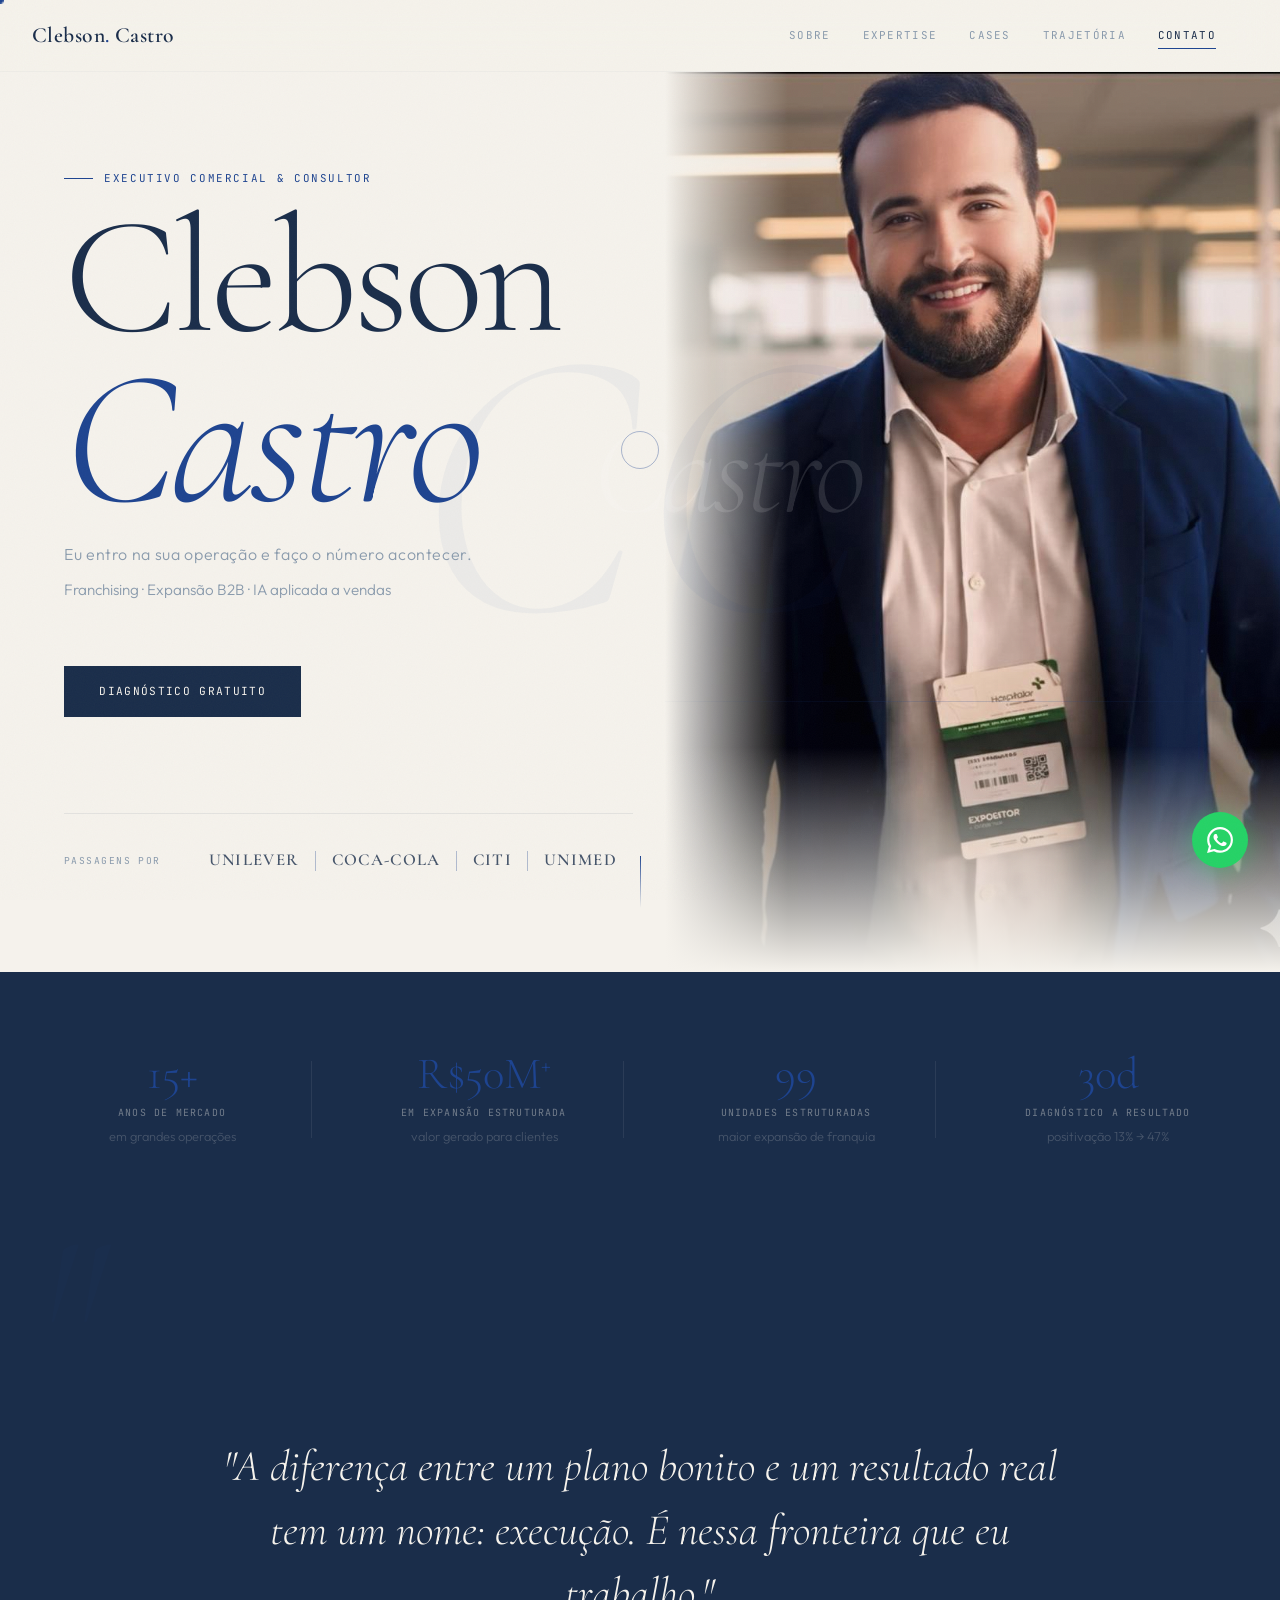
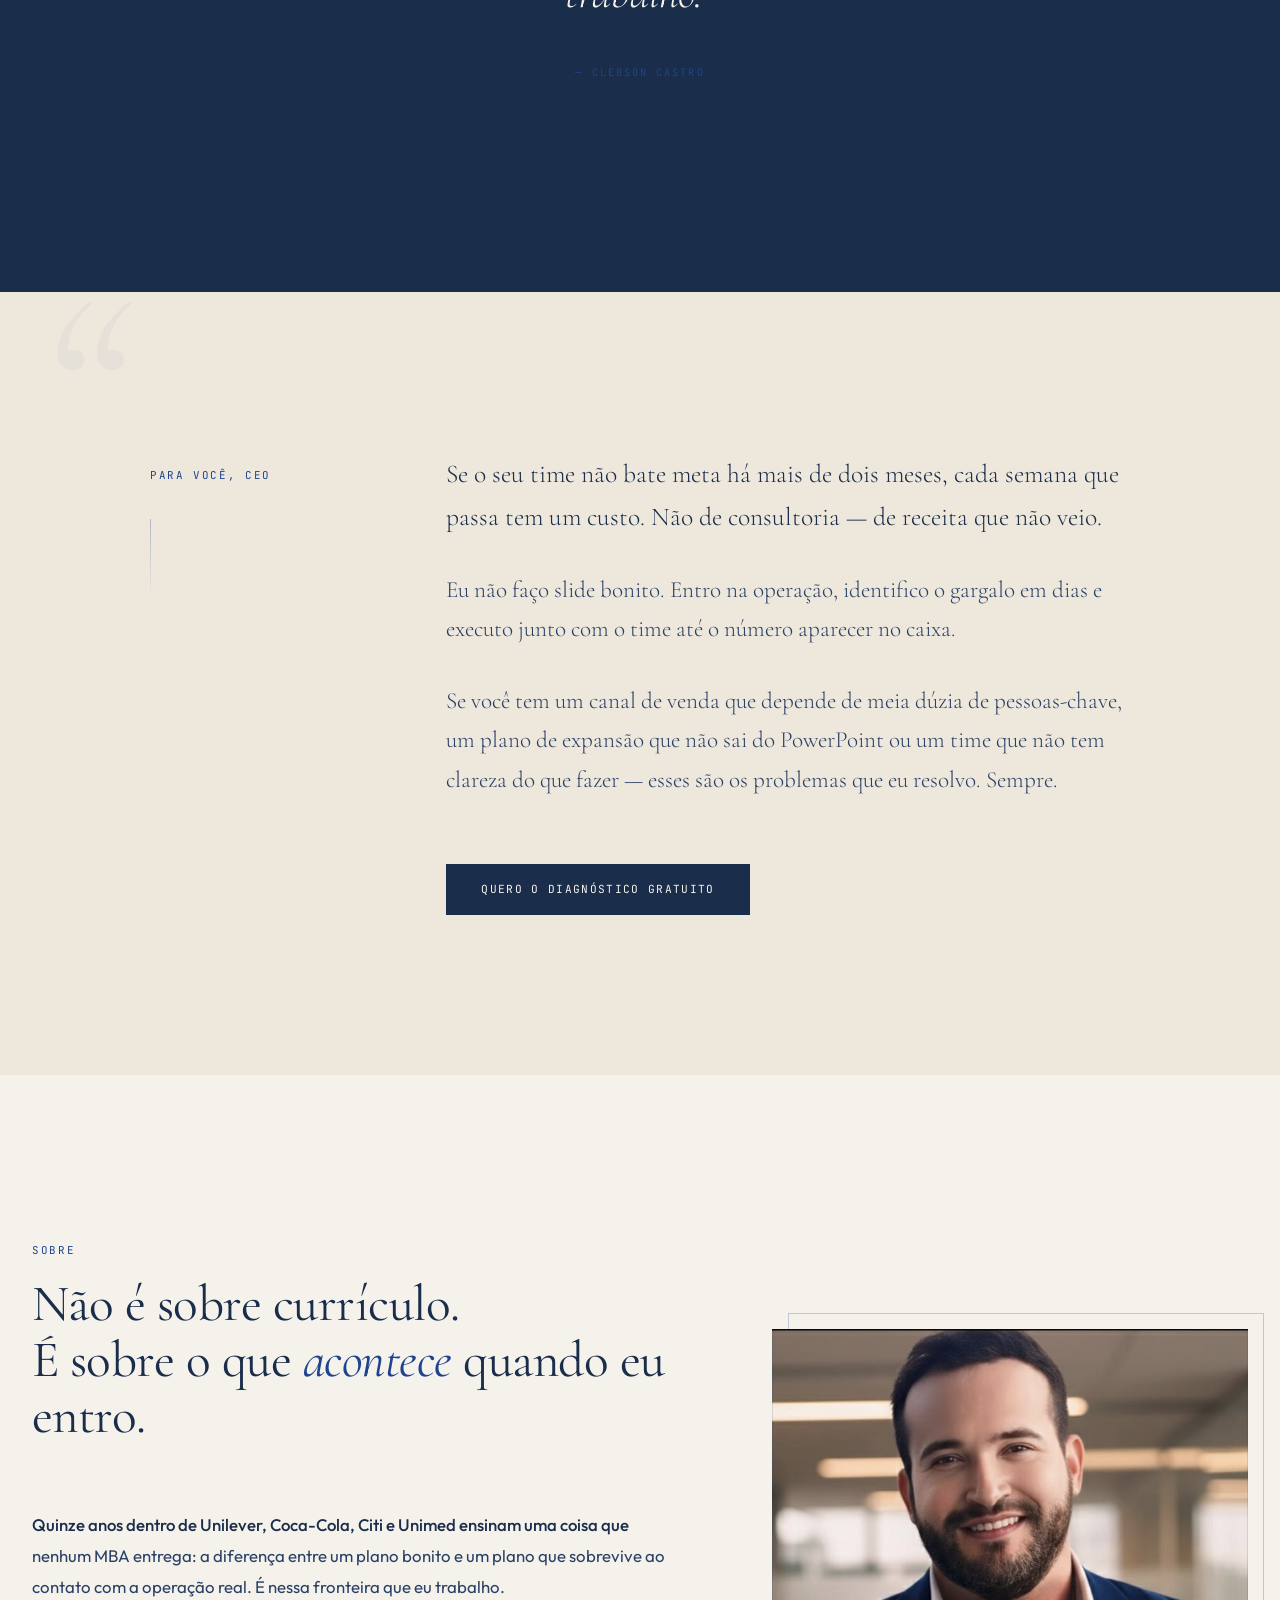
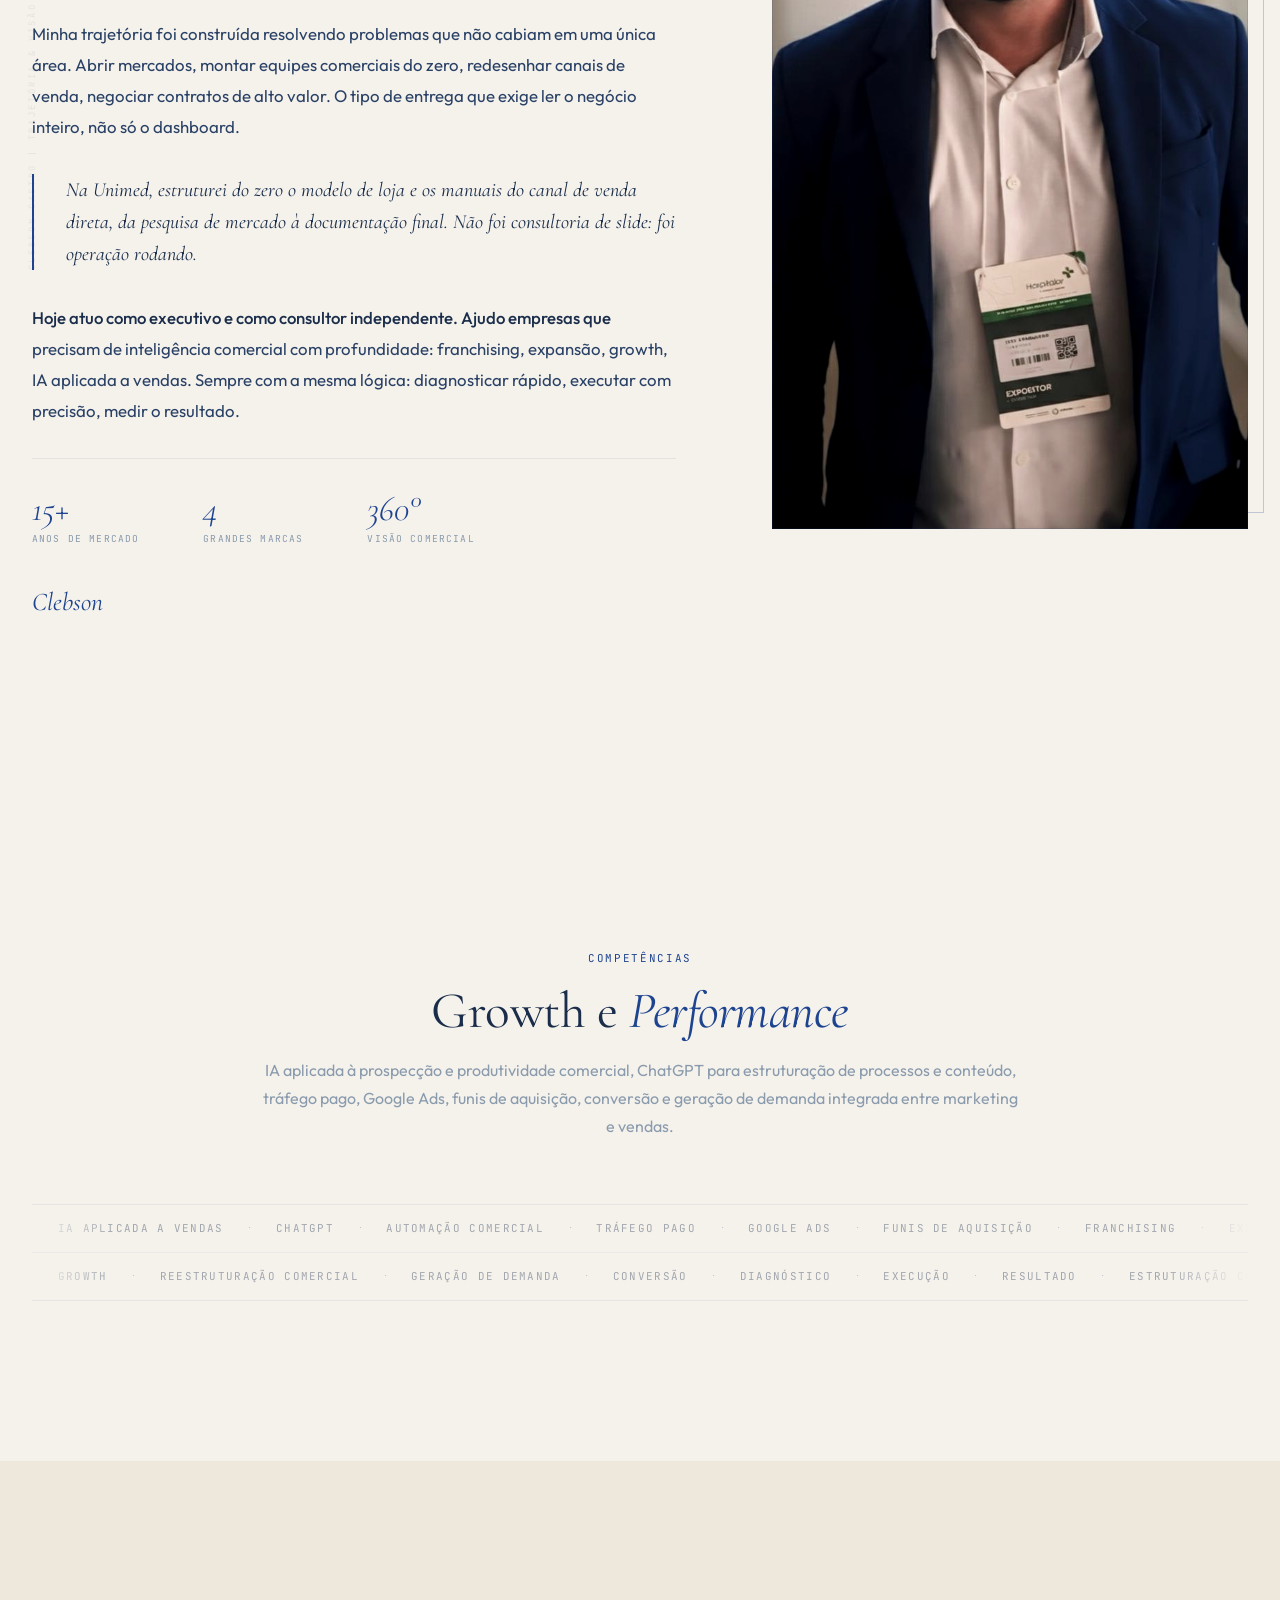
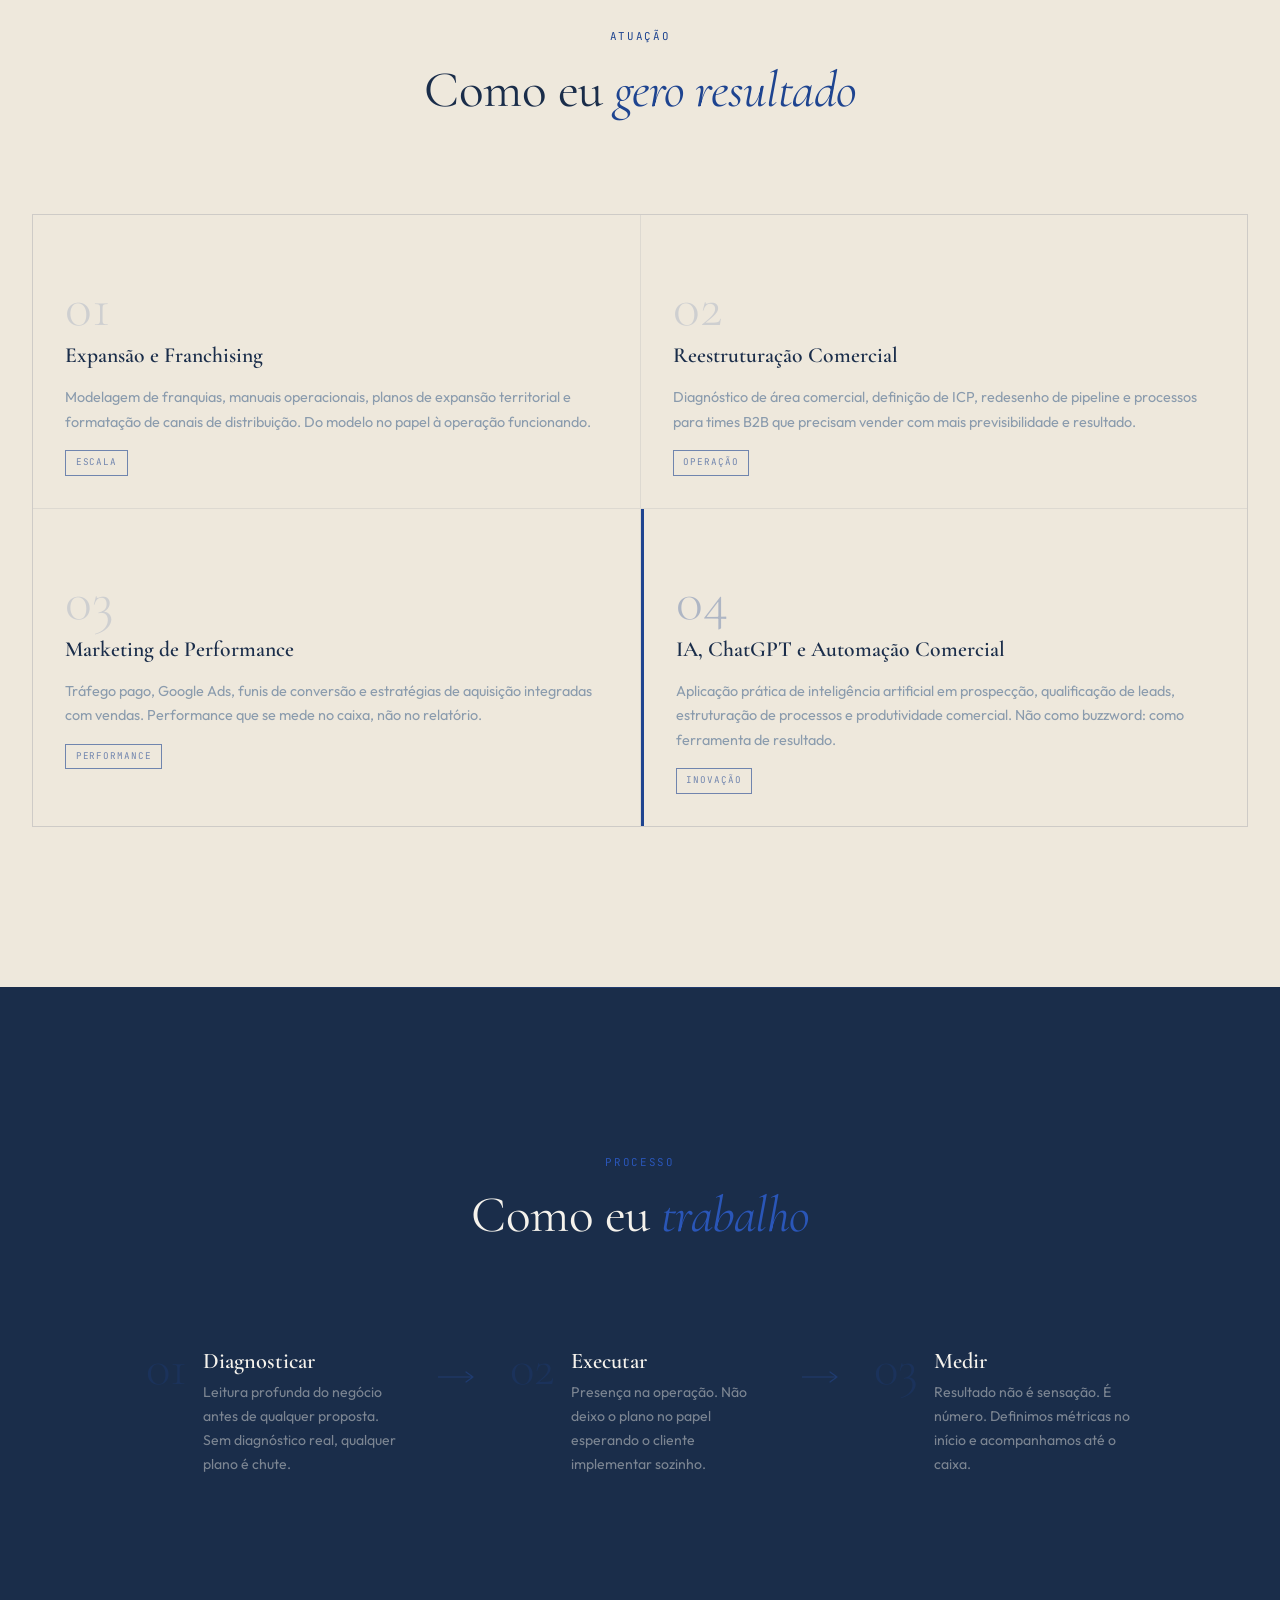
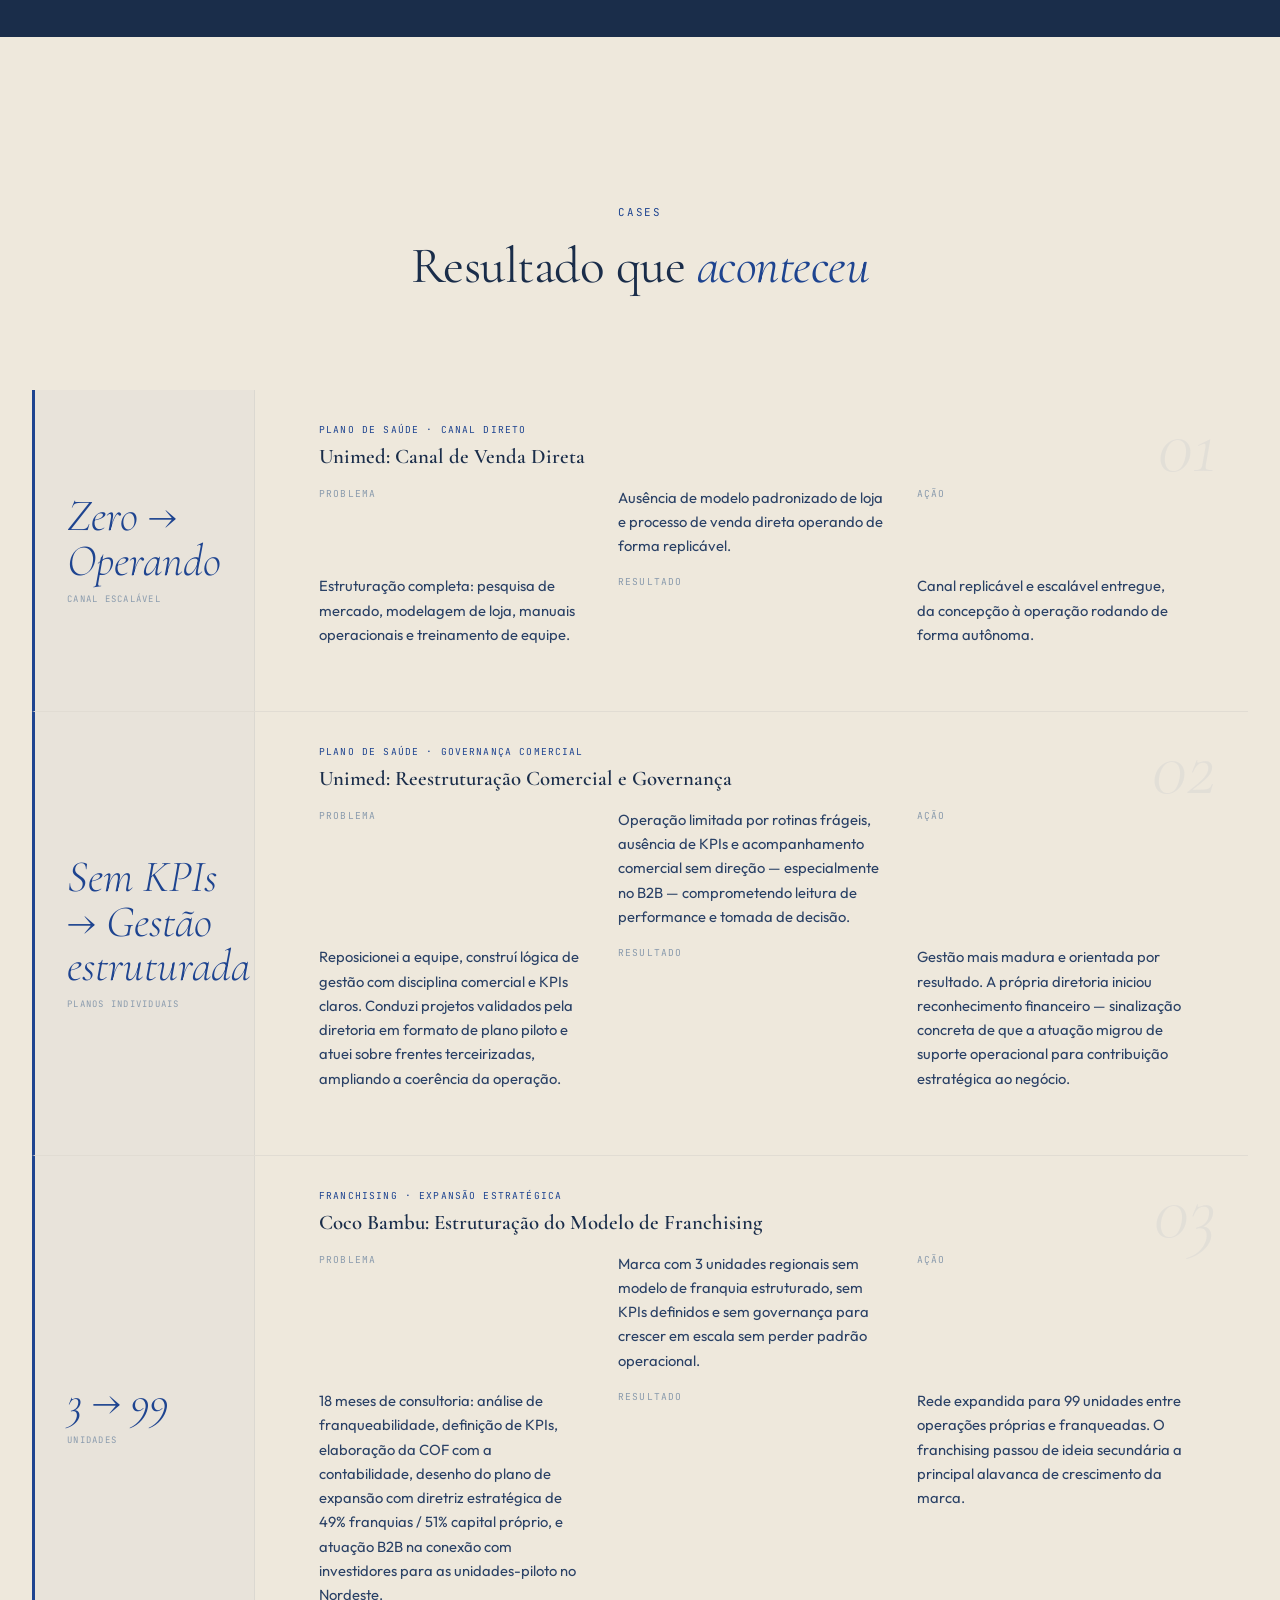
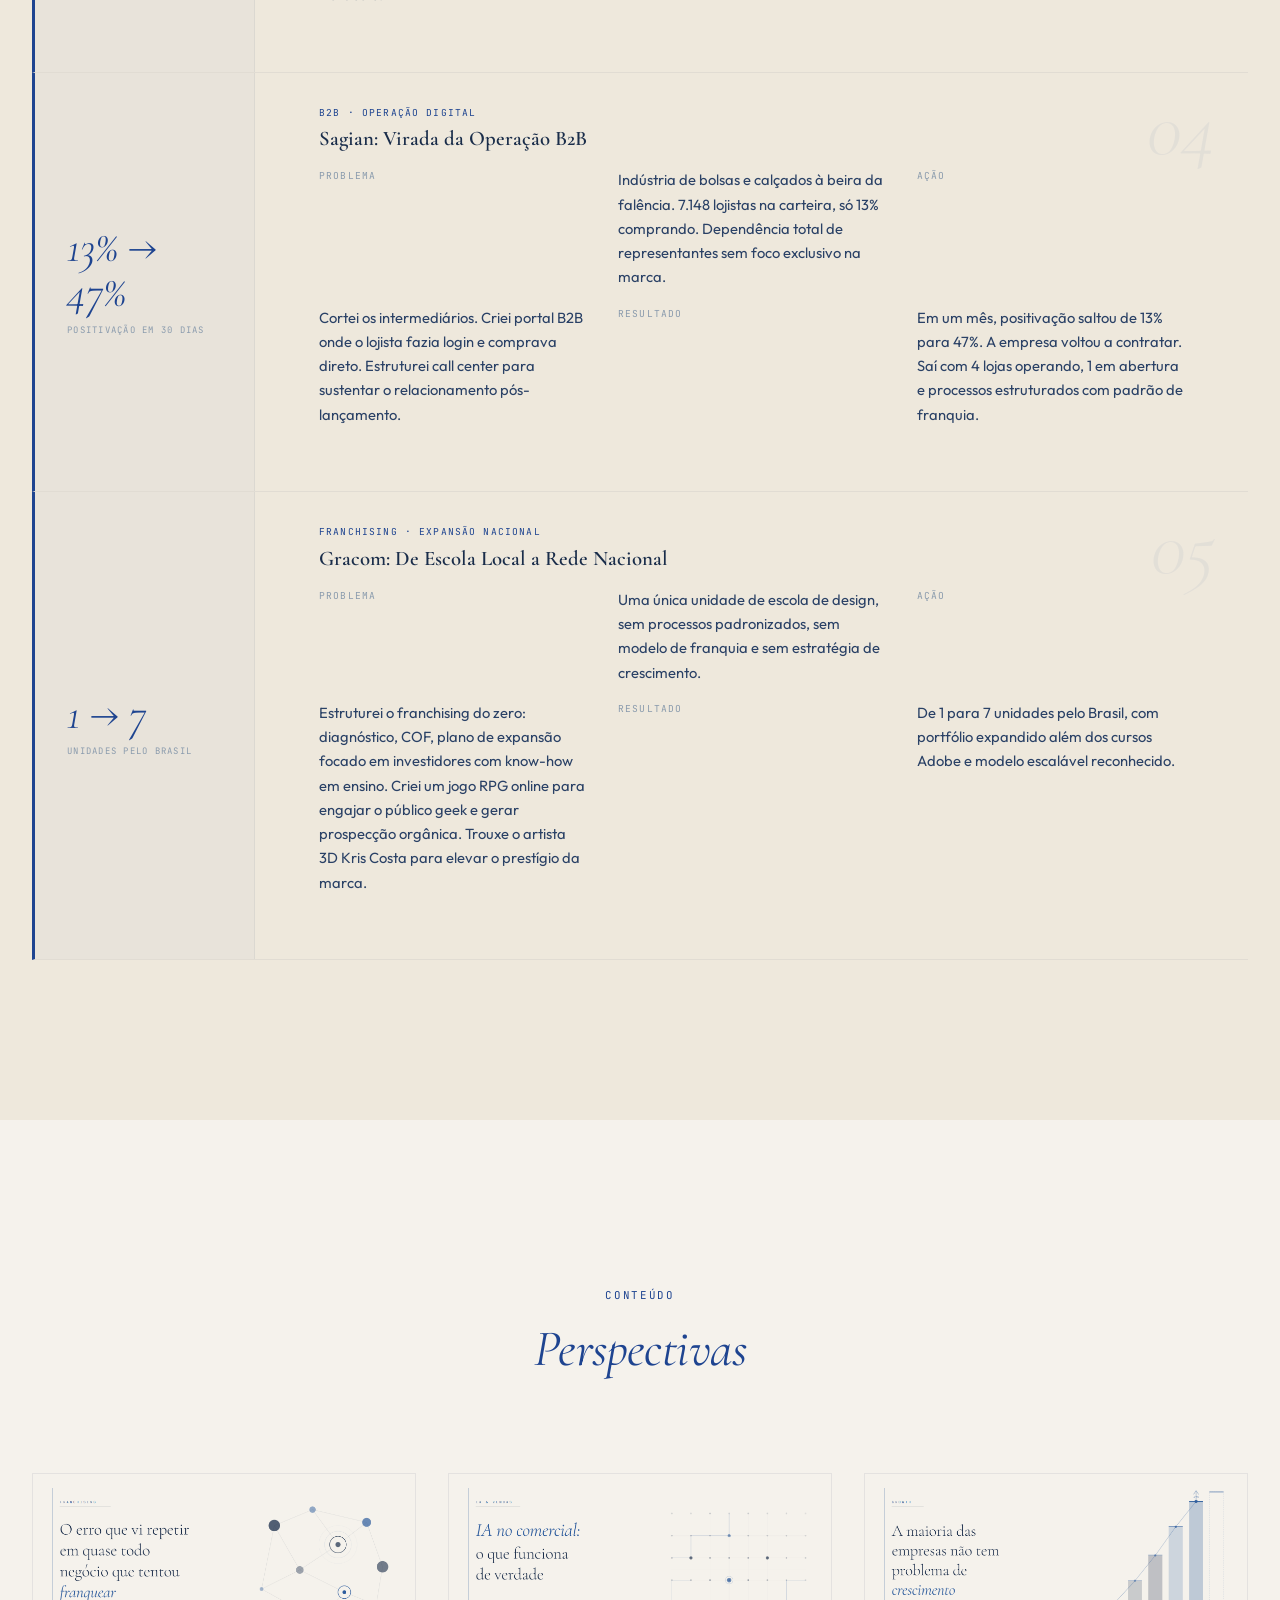
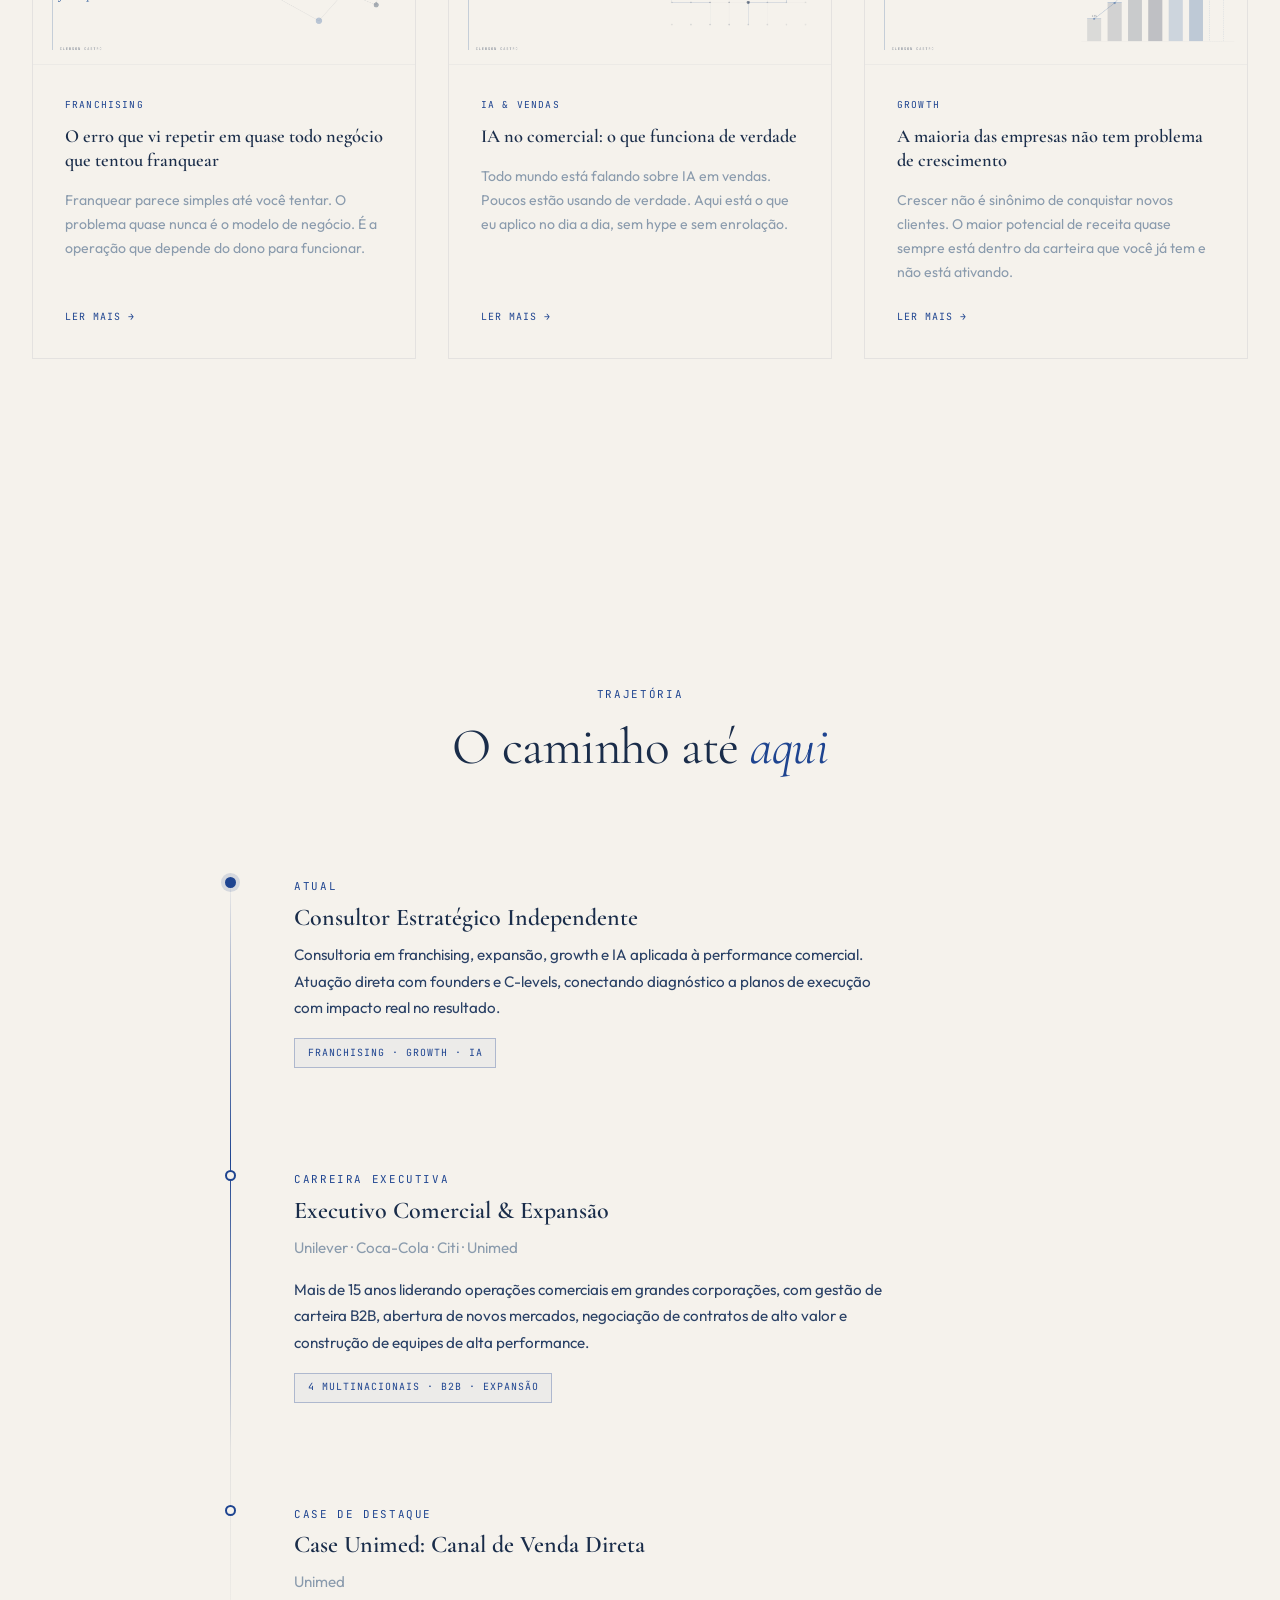
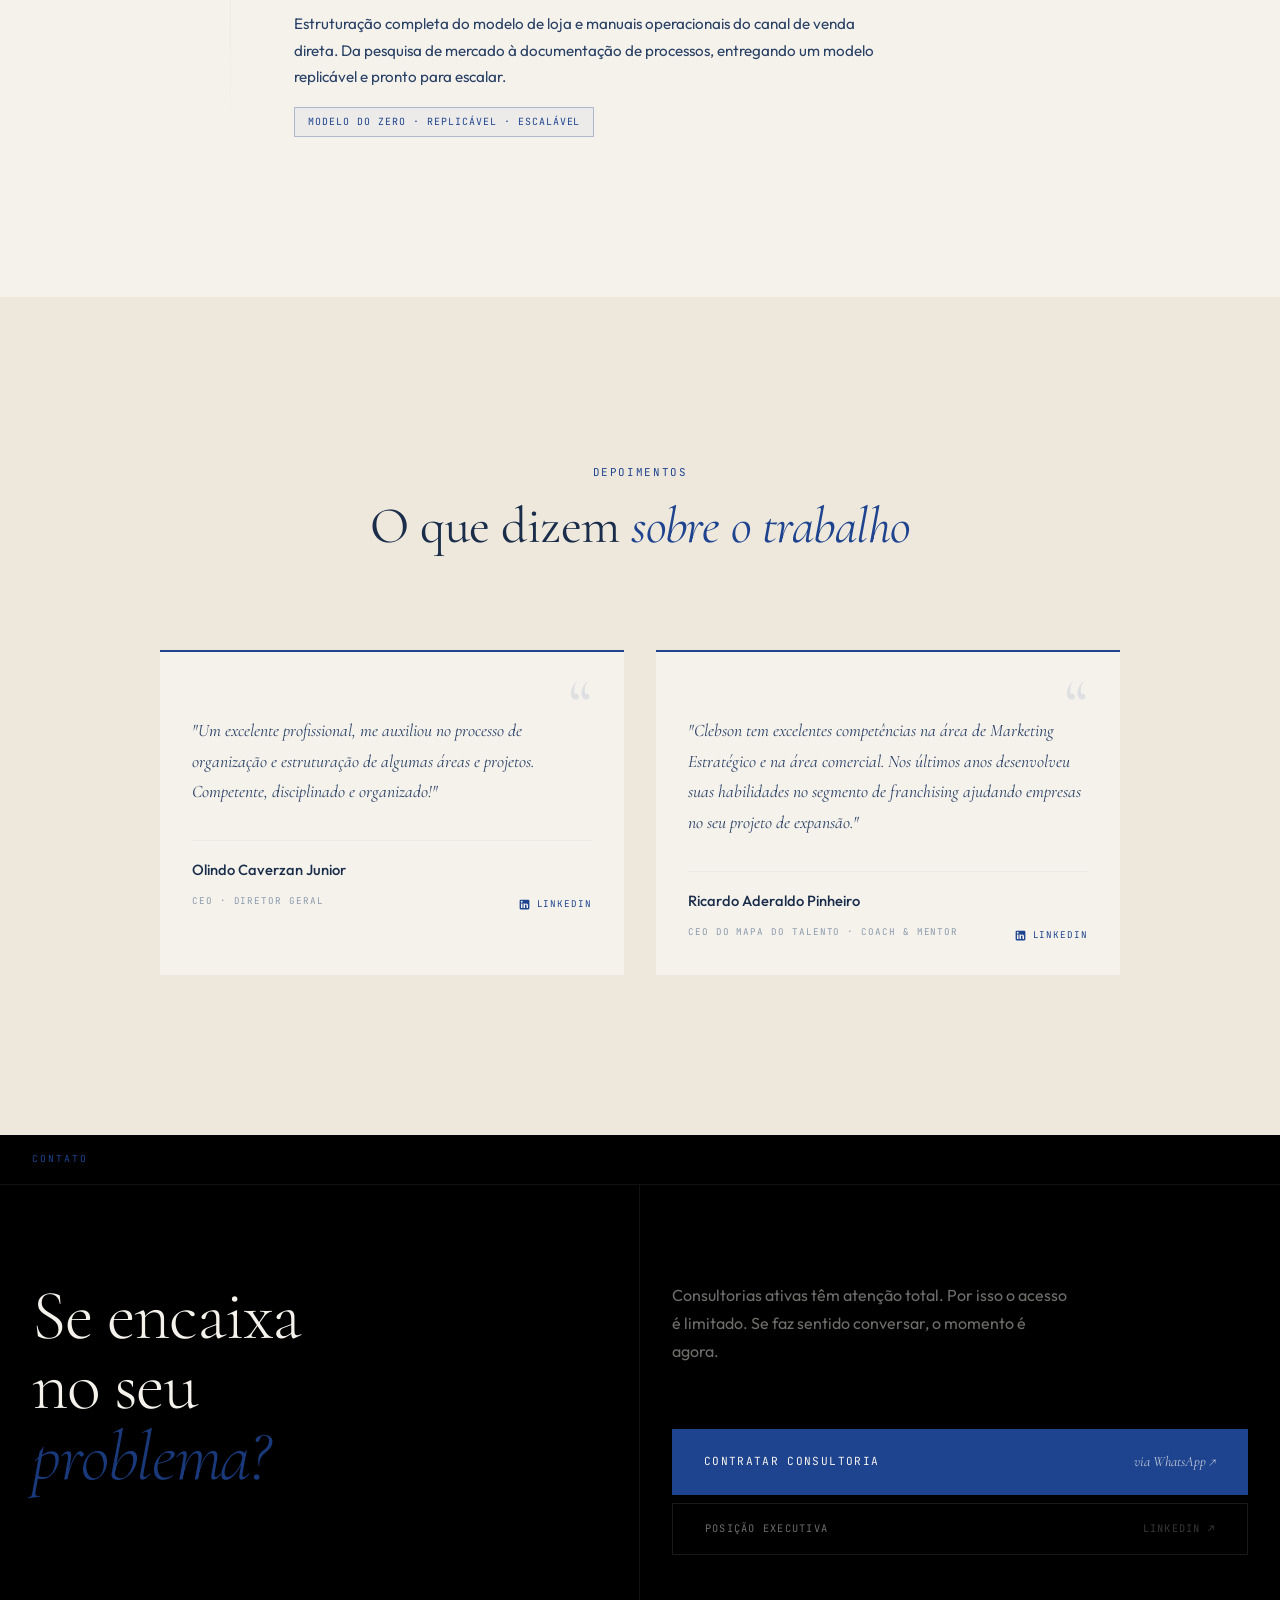
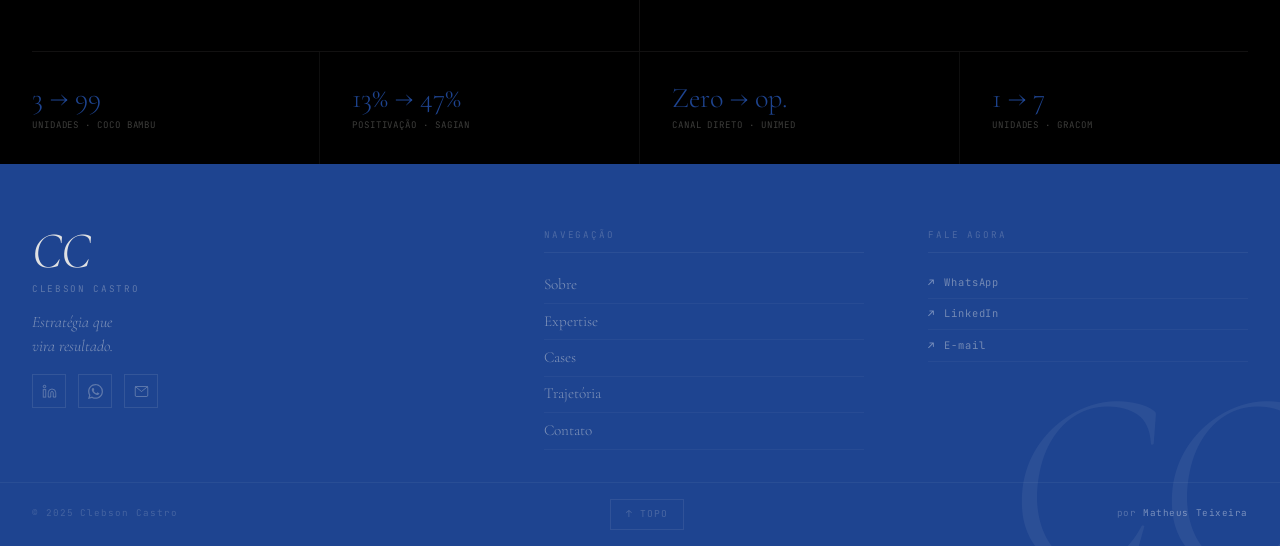
==== commit 66abef7f: "fix: atualiza telefone WhatsApp e remove aviso de agenda Q2 2025 Co-Authored-By: Claude Sonnet 4.6 <" ====
--- a/index.html
+++ b/index.html
@@ -17,7 +17,7 @@
   <meta property="og:title" content="Clebson Castro — Consultor Estratégico & Executivo Comercial">
   <meta property="og:description"
     content="Estratégia que vira resultado. 15+ anos em Unilever, Coca-Cola, Citi e Unimed. Franchising, Expansão B2B, Growth e IA aplicada.">
-  <meta property="og:image" content="https://clebsoncastro.com.br/images/og-index.png">
+  <meta property="og:image" content="https://clebsoncastro.com.br/images/og-index.png?v=3">
   <meta property="og:image:width" content="1200">
   <meta property="og:image:height" content="630">
   <meta property="og:image:alt" content="Clebson Castro — Consultor Estratégico e Executivo Comercial">
@@ -32,7 +32,7 @@
   <meta name="twitter:title" content="Clebson Castro — Consultor Estratégico & Executivo Comercial">
   <meta name="twitter:description"
     content="Estratégia que vira resultado. 15+ anos em Unilever, Coca-Cola, Citi e Unimed. Franchising, B2B, Growth.">
-  <meta name="twitter:image" content="https://clebsoncastro.com.br/images/og-index.png">
+  <meta name="twitter:image" content="https://clebsoncastro.com.br/images/og-index.png?v=3">
   <meta name="twitter:image:alt" content="Clebson Castro — Consultor Estratégico e Executivo Comercial">
 
   <!-- Google Fonts -->
@@ -165,7 +165,7 @@
         <p class="hero__tagline">Franchising · Expansão B2B · IA aplicada a vendas</p>
 
         <div class="hero__ctas">
-          <a href="https://wa.me/5511945125351?text=Ol%C3%A1%20Clebson%2C%20vim%20pelo%20seu%20site%20e%20quero%20fazer%20um%20diagn%C3%B3stico%20da%20minha%20opera%C3%A7%C3%A3o." target="_blank" rel="noopener" class="btn btn--primary">
+          <a href="https://wa.me/5511915369748?text=Ol%C3%A1%20Clebson%2C%20vim%20pelo%20seu%20site%20e%20quero%20fazer%20um%20diagn%C3%B3stico%20da%20minha%20opera%C3%A7%C3%A3o." target="_blank" rel="noopener" class="btn btn--primary">
             Diagnóstico gratuito
           </a>
         </div>
@@ -240,7 +240,7 @@
             <p class="ceo-letter__line reveal">Eu não faço slide bonito. Entro na operação, identifico o gargalo em dias e executo junto com o time até o número aparecer no caixa.</p>
             <p class="ceo-letter__line reveal">Se você tem um canal de venda que depende de meia dúzia de pessoas-chave, um plano de expansão que não sai do PowerPoint ou um time que não tem clareza do que fazer — esses são os problemas que eu resolvo. Sempre.</p>
           </div>
-          <a href="https://wa.me/5511945125351?text=Ol%C3%A1%20Clebson%2C%20quero%20fazer%20o%20diagn%C3%B3stico%20da%20minha%20opera%C3%A7%C3%A3o%20comercial." target="_blank" rel="noopener" class="btn btn--primary ceo-letter__cta reveal">
+          <a href="https://wa.me/5511915369748?text=Ol%C3%A1%20Clebson%2C%20quero%20fazer%20o%20diagn%C3%B3stico%20da%20minha%20opera%C3%A7%C3%A3o%20comercial." target="_blank" rel="noopener" class="btn btn--primary ceo-letter__cta reveal">
             Quero o diagnóstico gratuito
           </a>
         </div>
@@ -719,10 +719,6 @@
       <div class="contact__topbar">
         <div class="container contact__topbar-inner">
           <span class="contact__topbar-label">Contato</span>
-          <span class="contact__topbar-urgency">
-            <span class="contact__urgency-dot" aria-hidden="true"></span>
-            Agenda Q2 2025 — <strong>1 vaga disponível</strong>
-          </span>
         </div>
       </div>
 
@@ -737,7 +733,7 @@
           <div class="contact__action reveal">
             <p class="contact__sub">Consultorias ativas têm atenção total. Por isso o acesso é limitado. Se faz sentido conversar, o momento é agora.</p>
             <div class="contact__ctas">
-              <a href="https://wa.me/5511945125351?text=Ol%C3%A1%20Clebson%2C%20vim%20pelo%20seu%20site%20e%20gostaria%20de%20conversar." target="_blank" rel="noopener" class="contact__cta-primary">
+              <a href="https://wa.me/5511915369748?text=Ol%C3%A1%20Clebson%2C%20vim%20pelo%20seu%20site%20e%20gostaria%20de%20conversar." target="_blank" rel="noopener" class="contact__cta-primary">
                 Contratar consultoria
                 <span>via WhatsApp ↗</span>
               </a>
@@ -777,7 +773,7 @@
 
   </main>
 
-  <a href="https://wa.me/5511945125351?text=Ol%C3%A1%20Clebson%2C%20vim%20pelo%20seu%20site%20e%20gostaria%20de%20conversar." target="_blank" rel="noopener" class="whatsapp-fab" aria-label="Falar no WhatsApp">
+  <a href="https://wa.me/5511915369748?text=Ol%C3%A1%20Clebson%2C%20vim%20pelo%20seu%20site%20e%20gostaria%20de%20conversar." target="_blank" rel="noopener" class="whatsapp-fab" aria-label="Falar no WhatsApp">
     <svg width="26" height="26" viewBox="0 0 24 24" fill="currentColor"><path d="M17.472 14.382c-.297-.149-1.758-.867-2.03-.967-.273-.099-.471-.148-.67.15-.197.297-.767.966-.94 1.164-.173.199-.347.223-.644.075-.297-.15-1.255-.463-2.39-1.475-.883-.788-1.48-1.761-1.653-2.059-.173-.297-.018-.458.13-.606.134-.133.298-.347.446-.52.149-.174.198-.298.298-.497.099-.198.05-.371-.025-.52-.075-.149-.669-1.612-.916-2.207-.242-.579-.487-.5-.669-.51l-.57-.01c-.198 0-.52.074-.792.372-.272.297-1.04 1.016-1.04 2.479 0 1.462 1.065 2.875 1.213 3.074.149.198 2.096 3.2 5.077 4.487.709.306 1.262.489 1.694.625.712.227 1.36.195 1.871.118.571-.085 1.758-.719 2.006-1.413.248-.694.248-1.289.173-1.413-.074-.124-.272-.198-.57-.347m-5.421 7.403h-.004a9.87 9.87 0 01-5.031-1.378l-.361-.214-3.741.982.998-3.648-.235-.374a9.86 9.86 0 01-1.51-5.26c.001-5.45 4.436-9.884 9.888-9.884 2.64 0 5.122 1.03 6.988 2.898a9.825 9.825 0 012.893 6.994c-.003 5.45-4.437 9.884-9.885 9.884m8.413-18.297A11.815 11.815 0 0012.05 0C5.495 0 .16 5.335.157 11.892c0 2.096.547 4.142 1.588 5.945L.057 24l6.305-1.654a11.882 11.882 0 005.683 1.448h.005c6.554 0 11.89-5.335 11.893-11.893a11.821 11.821 0 00-3.48-8.413z"/></svg>
   </a>
 
@@ -802,7 +798,7 @@
                   <circle cx="4" cy="4" r="2"/>
                 </svg>
               </a>
-              <a href="https://wa.me/5511945125351?text=Ol%C3%A1%20Clebson%2C%20vim%20pelo%20seu%20site%20e%20gostaria%20de%20conversar." target="_blank" rel="noopener" class="footer__social-link" aria-label="WhatsApp">
+              <a href="https://wa.me/5511915369748?text=Ol%C3%A1%20Clebson%2C%20vim%20pelo%20seu%20site%20e%20gostaria%20de%20conversar." target="_blank" rel="noopener" class="footer__social-link" aria-label="WhatsApp">
                 <svg width="15" height="15" viewBox="0 0 24 24" fill="currentColor">
                   <path d="M17.472 14.382c-.297-.149-1.758-.867-2.03-.967-.273-.099-.471-.148-.67.15-.197.297-.767.966-.94 1.164-.173.199-.347.223-.644.075-.297-.15-1.255-.463-2.39-1.475-.883-.788-1.48-1.761-1.653-2.059-.173-.297-.018-.458.13-.606.134-.133.298-.347.446-.52.149-.174.198-.298.298-.497.099-.198.05-.371-.025-.52-.075-.149-.669-1.612-.916-2.207-.242-.579-.487-.5-.669-.51l-.57-.01c-.198 0-.52.074-.792.372-.272.297-1.04 1.016-1.04 2.479 0 1.462 1.065 2.875 1.213 3.074.149.198 2.096 3.2 5.077 4.487.709.306 1.262.489 1.694.625.712.227 1.36.195 1.871.118.571-.085 1.758-.719 2.006-1.413.248-.694.248-1.289.173-1.413-.074-.124-.272-.198-.57-.347m-5.421 7.403h-.004a9.87 9.87 0 01-5.031-1.378l-.361-.214-3.741.982.998-3.648-.235-.374a9.86 9.86 0 01-1.51-5.26c.001-5.45 4.436-9.884 9.888-9.884 2.64 0 5.122 1.03 6.988 2.898a9.825 9.825 0 012.893 6.994c-.003 5.45-4.437 9.884-9.885 9.884m8.413-18.297A11.815 11.815 0 0012.05 0C5.495 0 .16 5.335.157 11.892c0 2.096.547 4.142 1.588 5.945L.057 24l6.305-1.654a11.882 11.882 0 005.683 1.448h.005c6.554 0 11.89-5.335 11.893-11.893a11.821 11.821 0 00-3.48-8.413z"/>
                 </svg>
@@ -832,7 +828,7 @@
           <div class="footer__col">
             <span class="footer__col-label">Fale agora</span>
             <div class="footer__channels">
-              <a href="https://wa.me/5511945125351?text=Ol%C3%A1%20Clebson%2C%20vim%20pelo%20seu%20site%20e%20gostaria%20de%20conversar." target="_blank" rel="noopener" class="footer__channel">
+              <a href="https://wa.me/5511915369748?text=Ol%C3%A1%20Clebson%2C%20vim%20pelo%20seu%20site%20e%20gostaria%20de%20conversar." target="_blank" rel="noopener" class="footer__channel">
                 <span class="footer__channel-icon">↗</span>
                 WhatsApp
               </a>
@@ -845,10 +841,6 @@
                 E-mail
               </a>
             </div>
-            <p class="footer__availability">
-              <span class="footer__avail-dot" aria-hidden="true"></span>
-              Agenda Q2 2025 — 1 vaga
-            </p>
           </div>
 
         </div>
